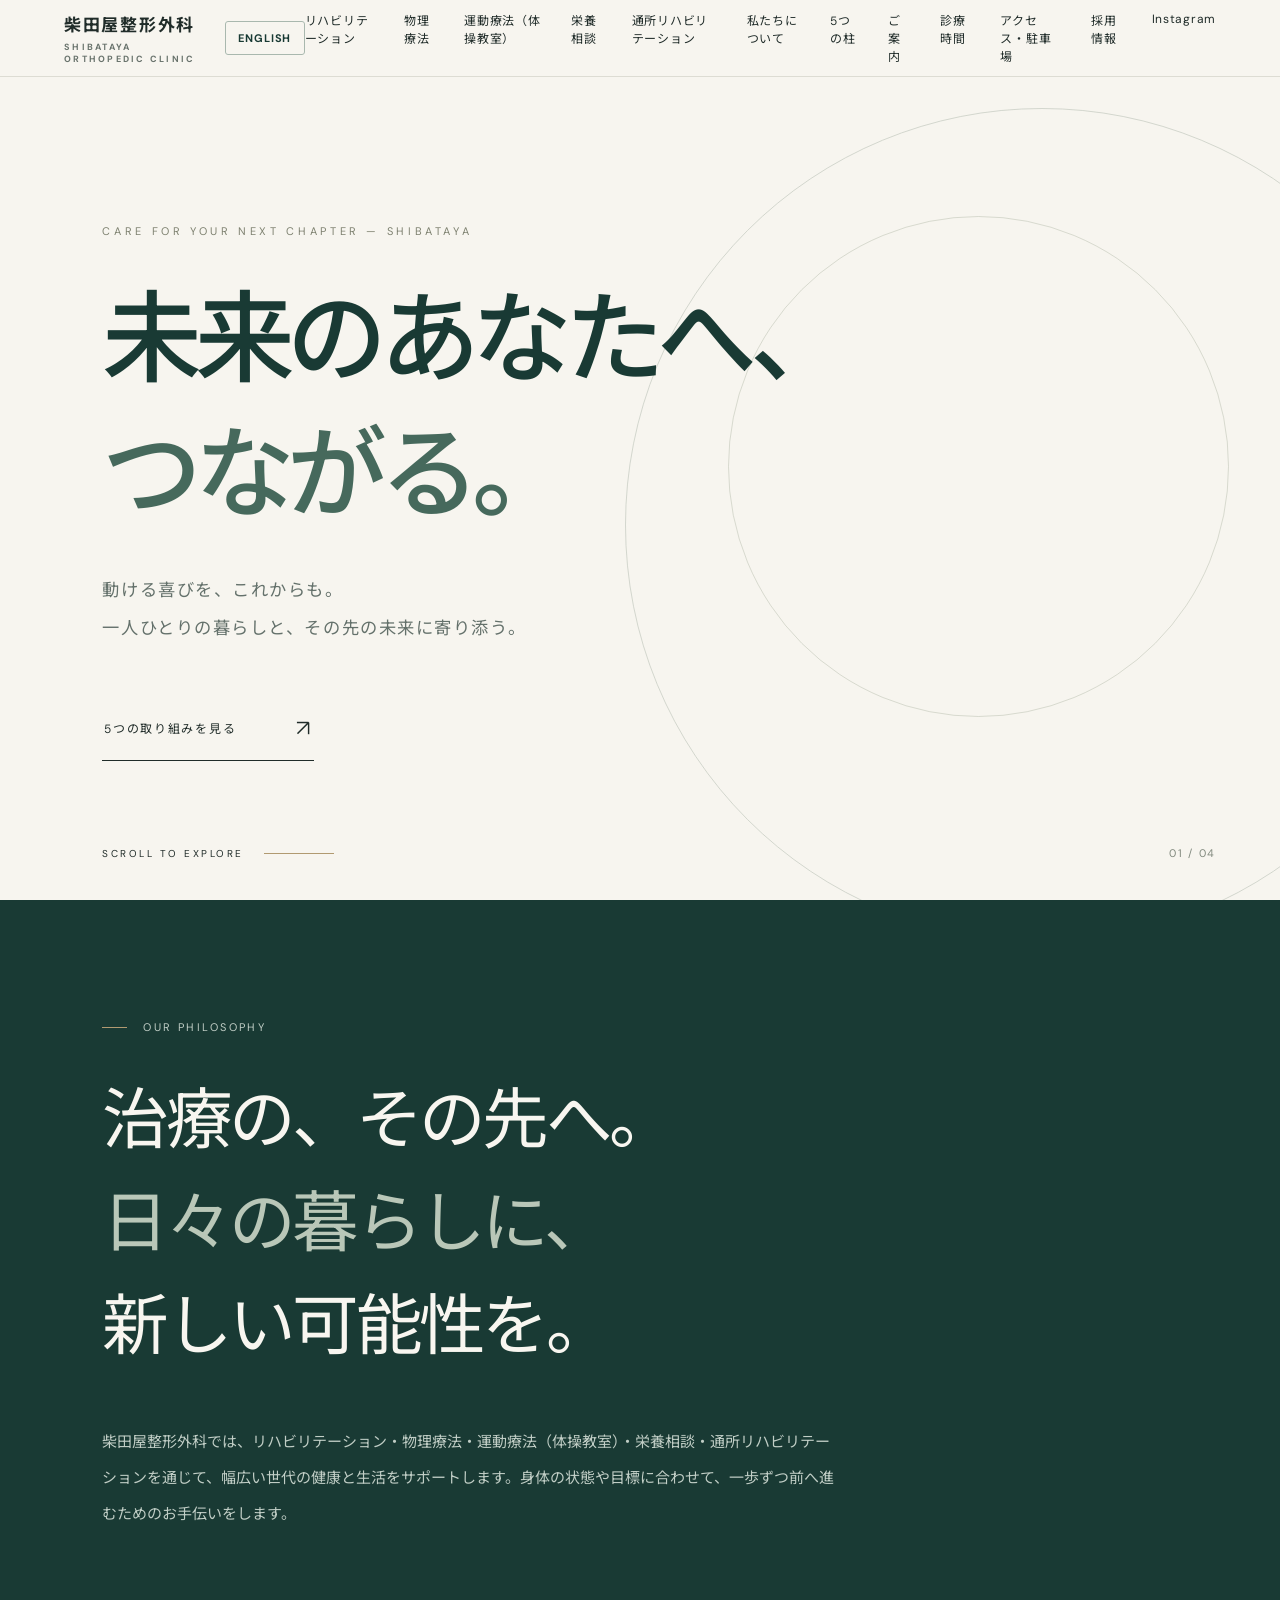
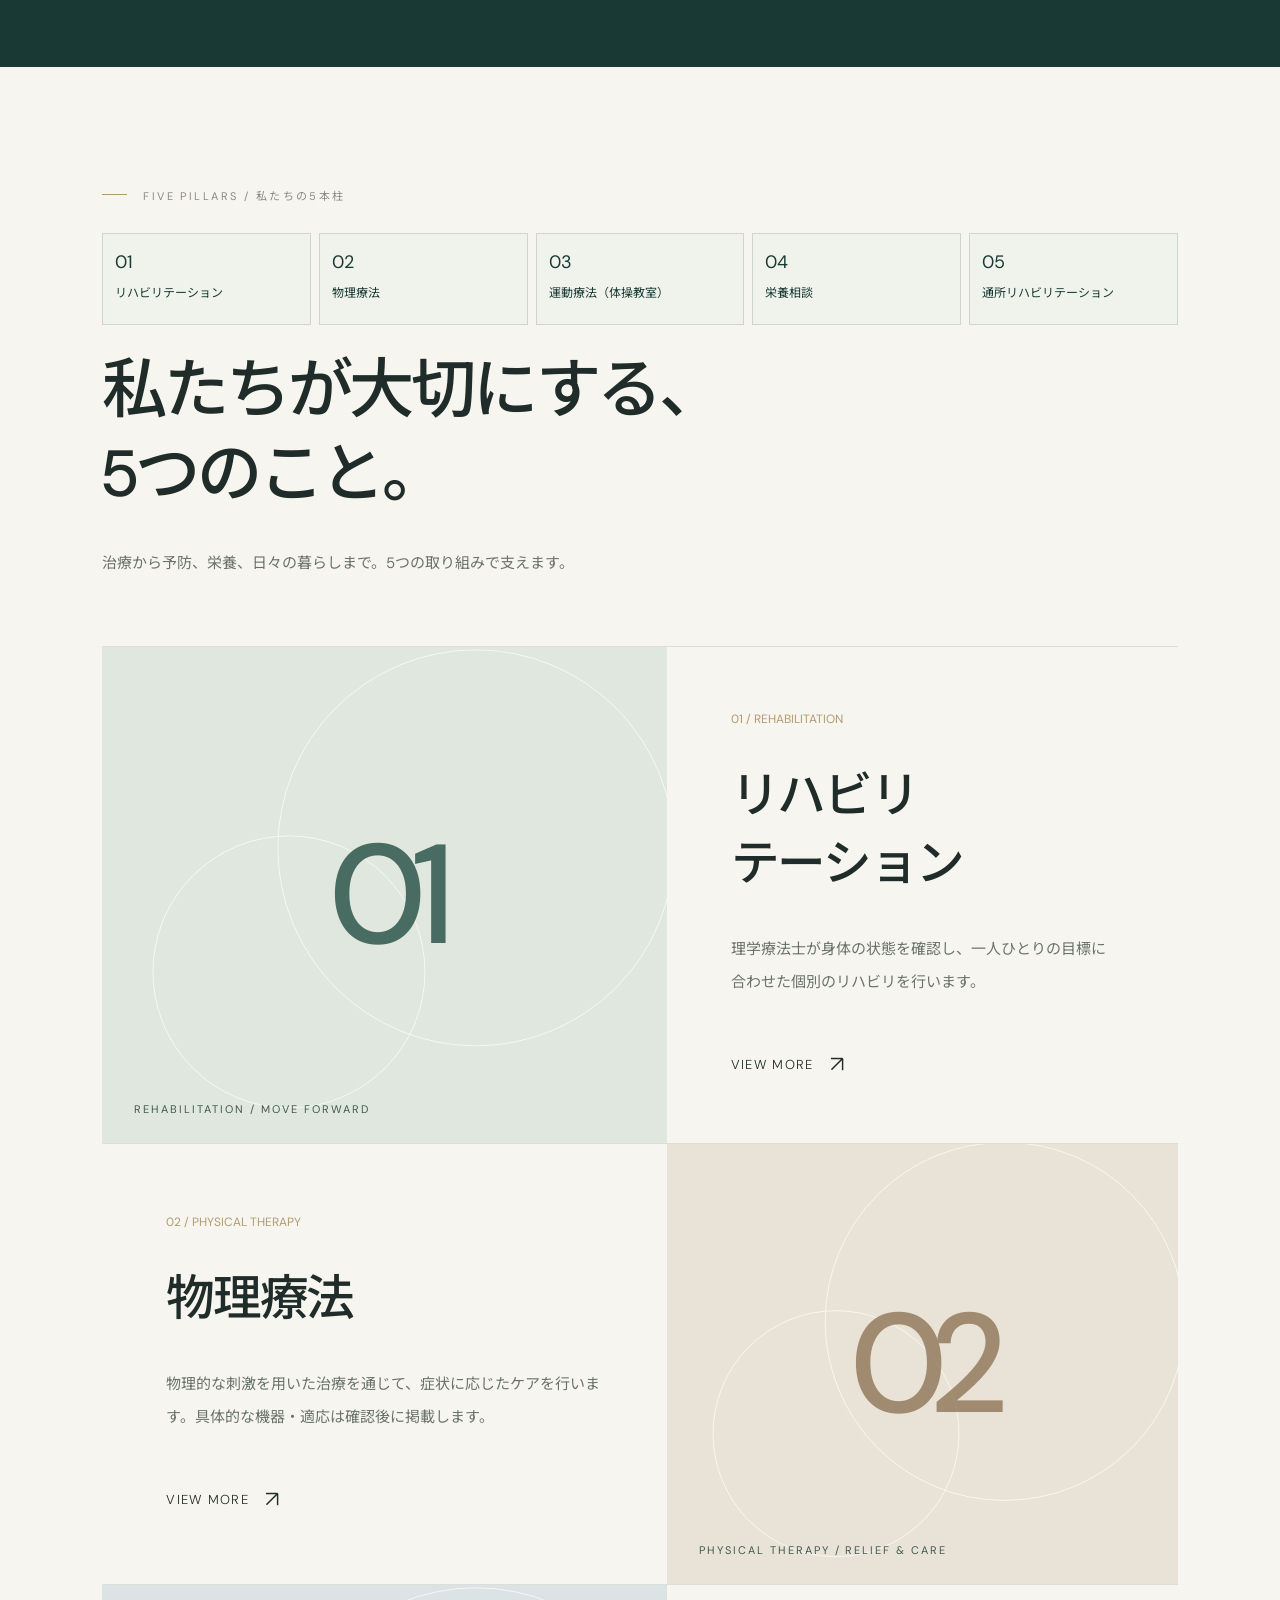
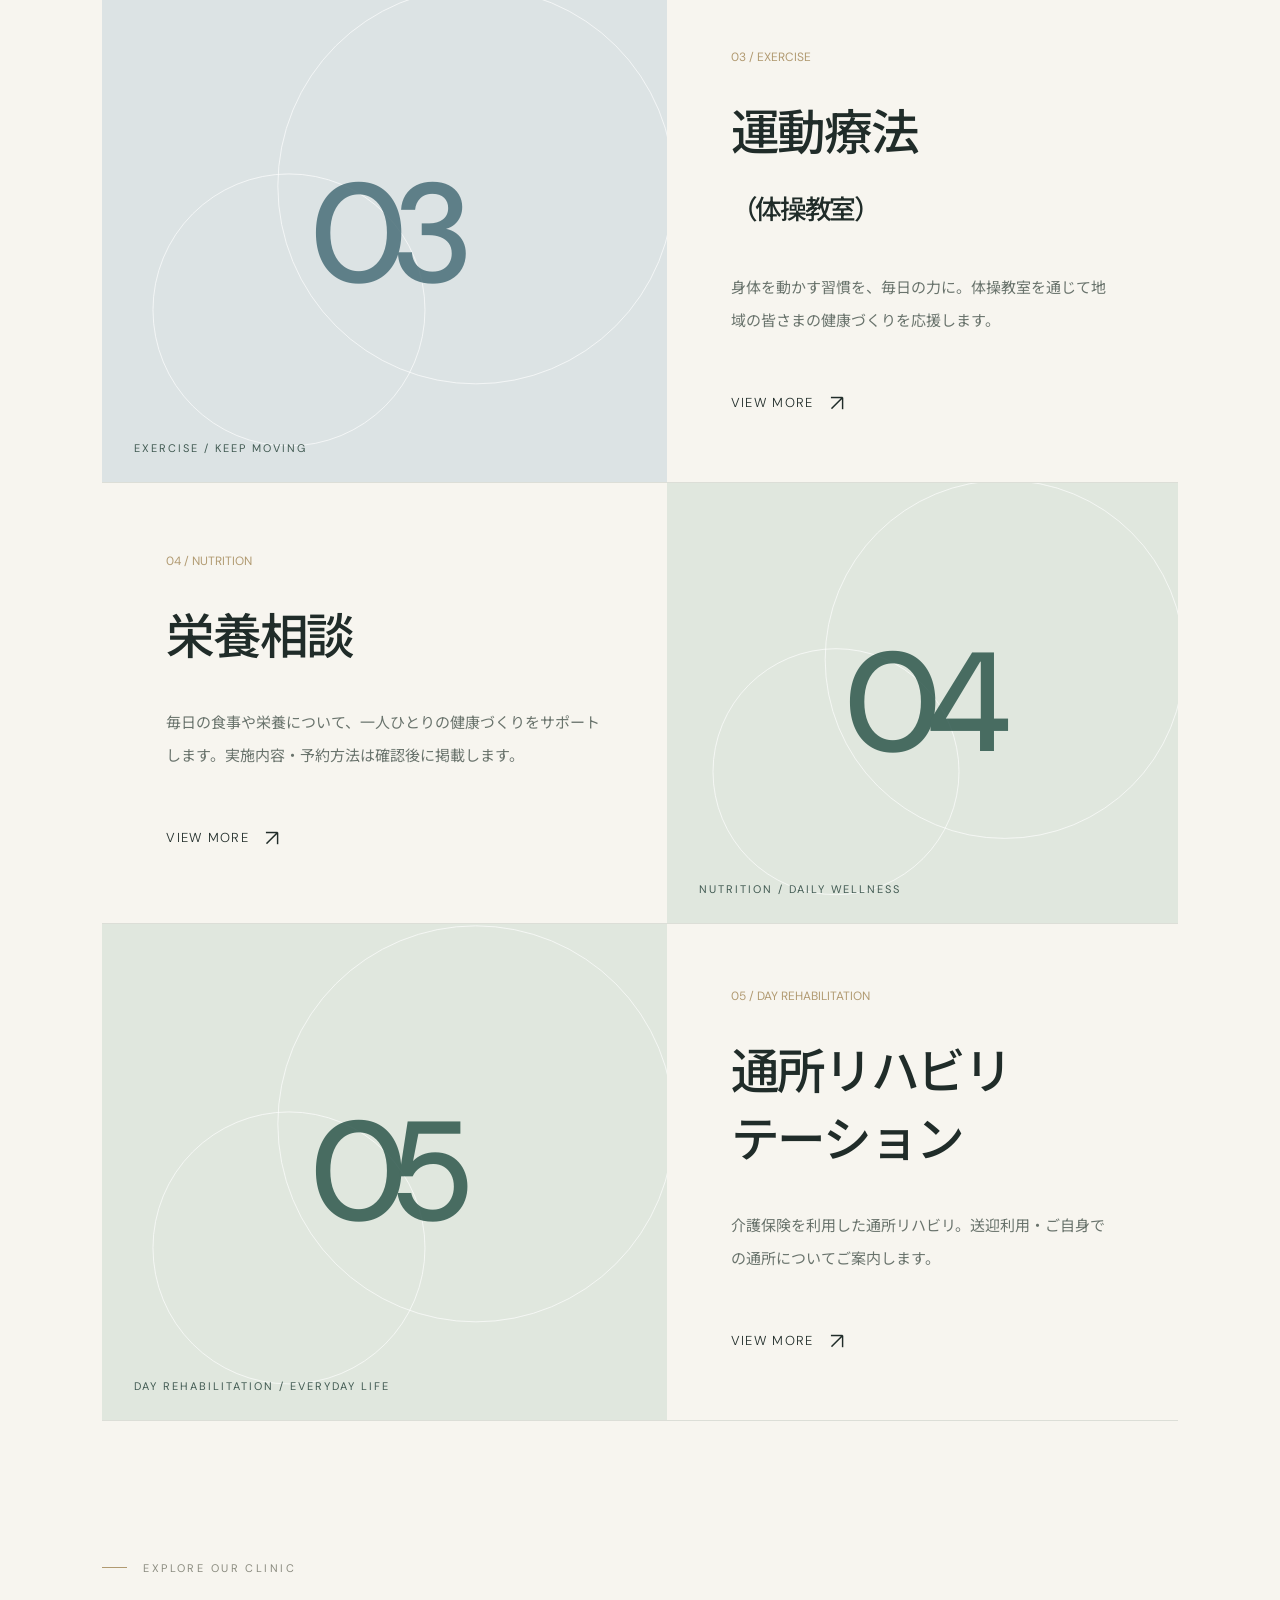
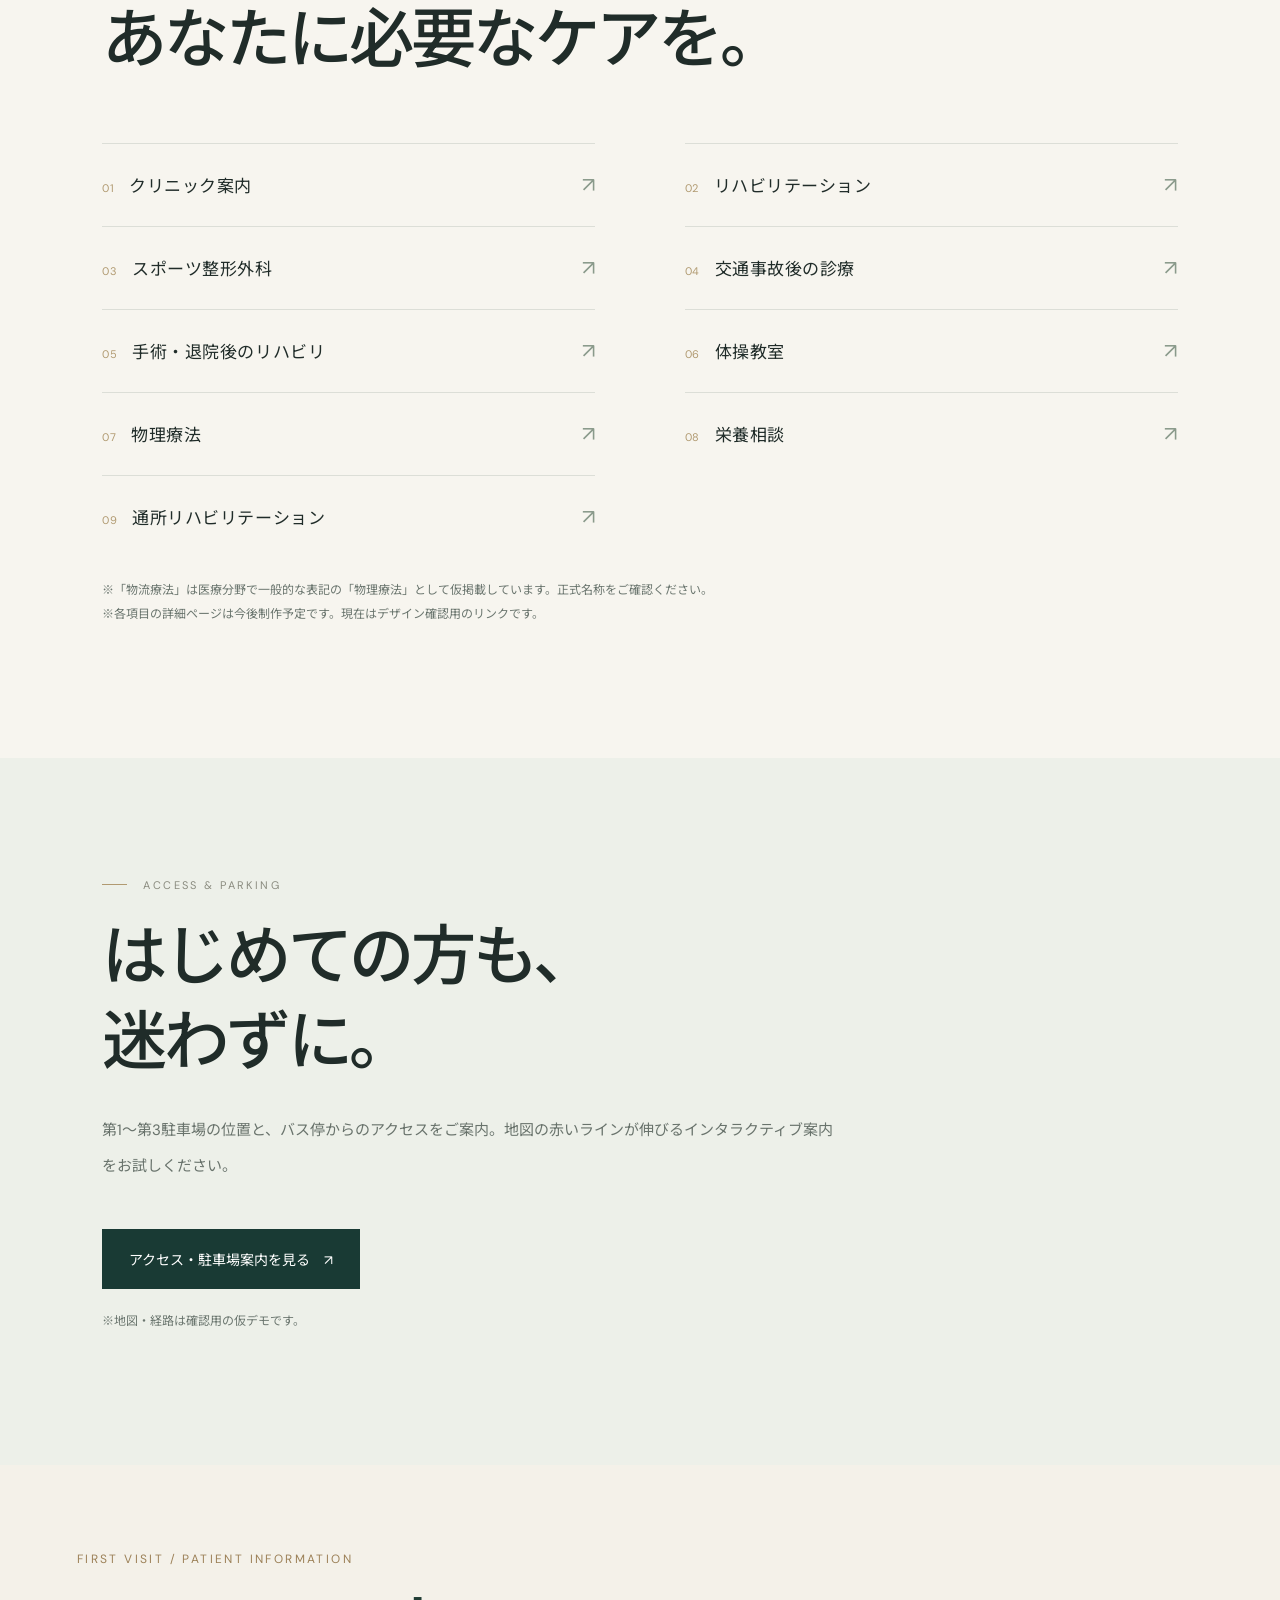
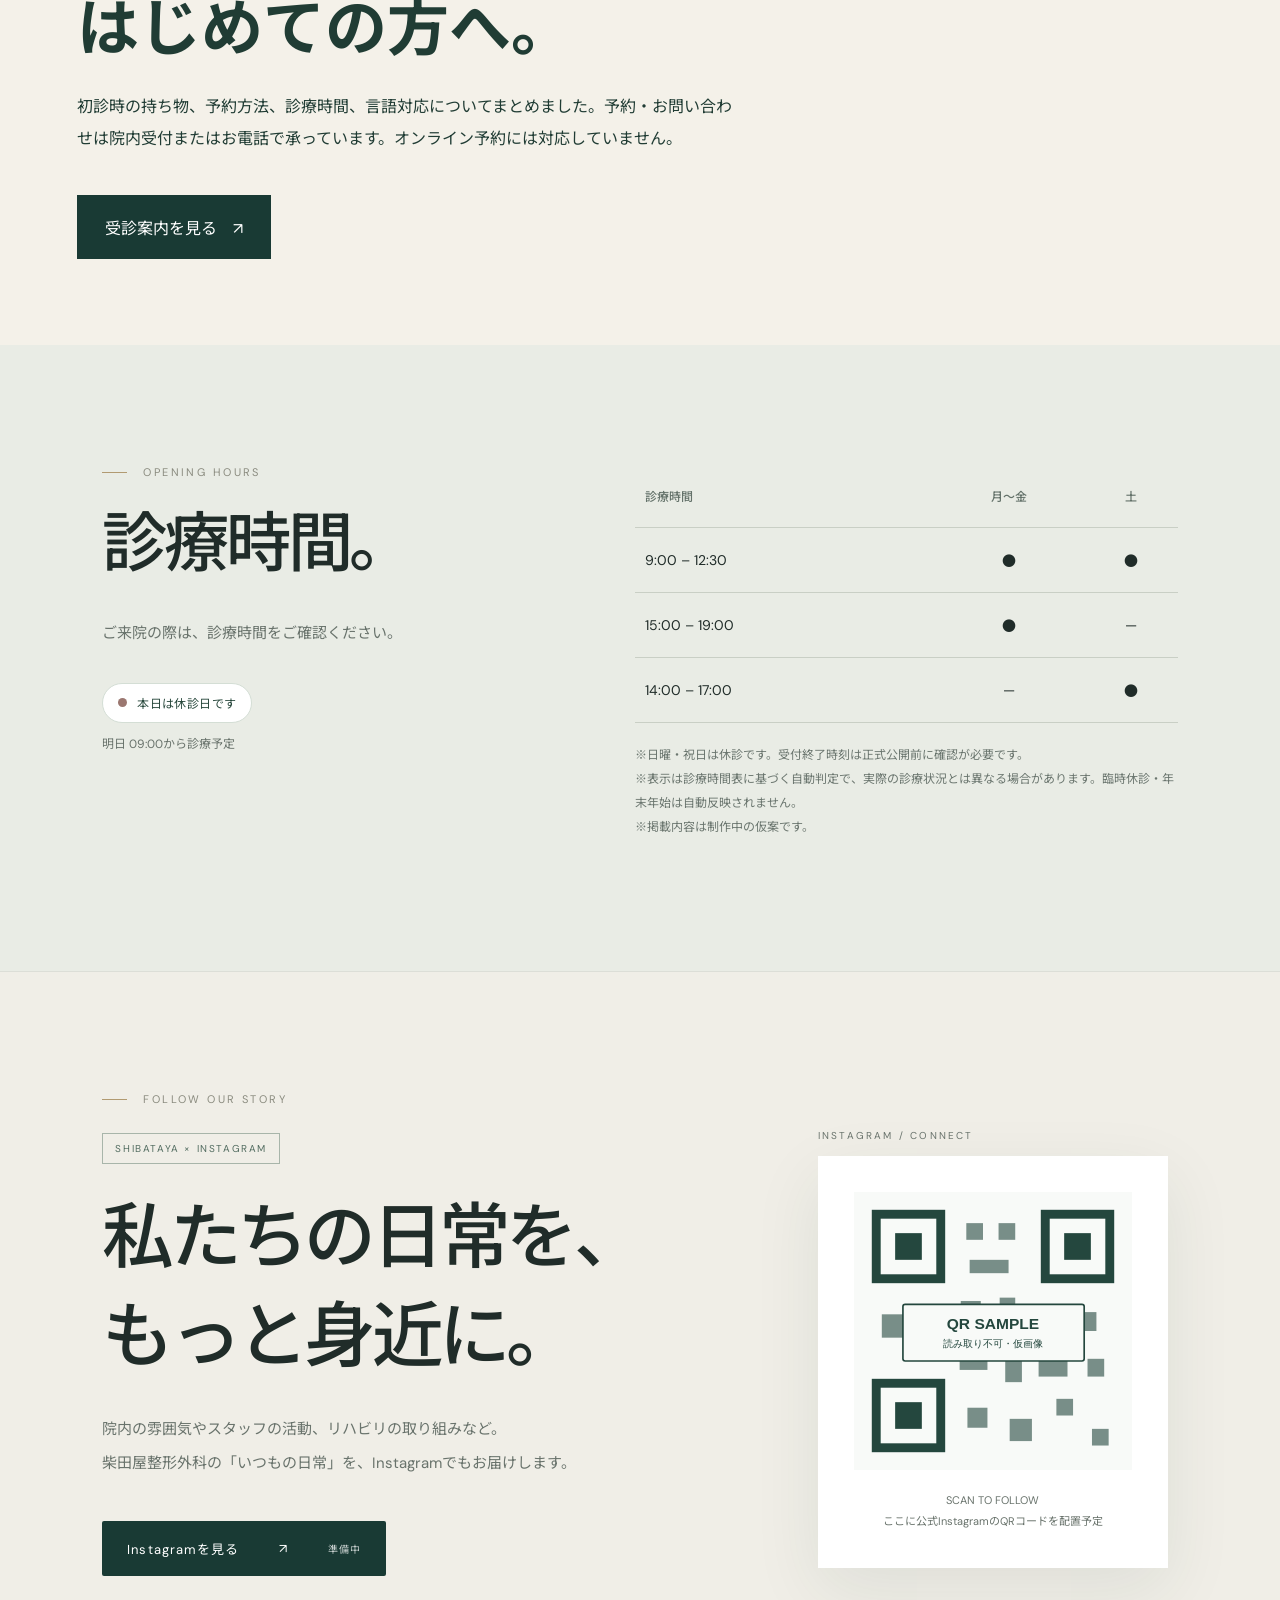
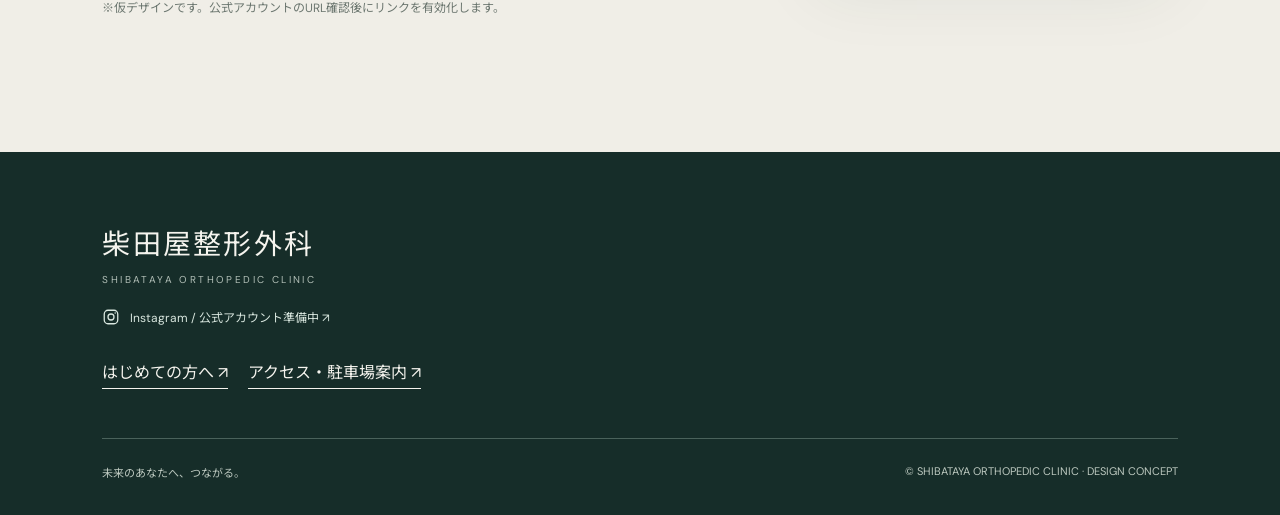
==== index.html @ f6e2688c "Add files via upload" ====
<!doctype html><html lang="ja"><head><meta charset="utf-8"><meta name="viewport" content="width=device-width,initial-scale=1"><meta name="theme-color" content="#f7f5ef"><title>柴田屋整形外科 | 未来のあなたへ、つながる。</title><style>
@import url('https://fonts.googleapis.com/css2?family=DM+Sans:wght@400;500;600;700&family=Noto+Sans+JP:wght@300;400;500;600;700&display=swap');
:root{--bg:#f7f5ef;--ink:#202c29;--muted:#69736c;--gold:#b19a71;--line:#dcded7;--deep:#193a34}*{box-sizing:border-box}html{scroll-behavior:smooth}body{margin:0;background:var(--bg);color:var(--ink);font-family:'DM Sans','Noto Sans JP',sans-serif}a{color:inherit;text-decoration:none}button{font:inherit}header{position:fixed;top:0;left:0;right:0;z-index:20;background:#f7f5efed;backdrop-filter:blur(18px);border-bottom:1px solid #dddcd3}nav{height:76px;display:flex;align-items:center;justify-content:space-between;max-width:1480px;padding:0 5vw;margin:auto}.logo{font-weight:700;letter-spacing:.1em;font-size:17px}.logo small{display:block;font-size:9px;letter-spacing:.25em;color:var(--muted);margin-top:5px}.links{display:flex;gap:29px;font-size:12px;letter-spacing:.06em}.links a:hover{color:#8a7554}.menu{display:none;background:none;border:0;font-size:24px}.hero{min-height:100svh;padding:170px 8vw 85px;position:relative;display:flex;align-items:center;overflow:hidden}.hero:before{content:"";position:absolute;right:-14%;top:12%;width:65vw;height:65vw;max-width:880px;max-height:880px;border:1px solid #c3c9bf;border-radius:50%;opacity:.7}.hero:after{content:"";position:absolute;right:4%;top:24%;width:39vw;height:39vw;max-width:520px;max-height:520px;border:1px solid #b8bdae;border-radius:50%;opacity:.5}.hero-inner{position:relative;z-index:2;max-width:1100px}.eyebrow{font-size:11px;letter-spacing:.33em;text-transform:uppercase;color:#7d806f}.hero h1{font-size:clamp(44px,7.8vw,116px);line-height:1.35;letter-spacing:-.075em;font-weight:500;margin:35px 0 28px}.hero h1 span{color:var(--deep)}.lead{font-size:clamp(14px,1.35vw,18px);line-height:2.2;color:#64716b;letter-spacing:.09em}.cta{display:inline-flex;align-items:center;gap:60px;border-bottom:1px solid var(--ink);padding:17px 2px;font-size:12px;letter-spacing:.14em;margin-top:32px}.cta b{font-size:23px;font-weight:300;transition:transform .3s}.cta:hover b{transform:translateX(8px)}.hero-index{position:absolute;bottom:40px;right:5vw;font-size:11px;letter-spacing:.15em;color:#81897e}.scroll{position:absolute;bottom:40px;left:8vw;font-size:10px;letter-spacing:.25em;display:flex;align-items:center;gap:20px}.scroll:after{content:"";width:70px;height:1px;background:var(--gold)}section{padding:120px 8vw}.section-label{display:flex;align-items:center;gap:16px;color:#8a8b7f;font-size:11px;letter-spacing:.22em;text-transform:uppercase}.section-label:before{content:"";width:25px;height:1px;background:var(--gold)}.section-title{font-size:clamp(36px,5.1vw,72px);font-weight:500;letter-spacing:-.05em;line-height:1.3;margin:23px 0 28px}.intro{max-width:740px;font-size:15px;line-height:2.4;color:var(--muted)}.dark{background:var(--deep);color:#f8f6f0}.dark .section-label,.dark .intro{color:#c1cec6}.statement{font-size:clamp(30px,5.2vw,75px);line-height:1.55;font-weight:400;letter-spacing:-.055em;max-width:1050px;margin:35px 0 0}.statement em{font-style:normal;color:#b9c7b8}.services{display:grid;grid-template-columns:repeat(3,1fr);gap:1px;background:var(--line);border:1px solid var(--line);margin-top:70px}.service{background:var(--bg);min-height:390px;padding:42px 35px;display:flex;flex-direction:column;transition:background .4s,color .4s}.service:hover{background:#e8e8de}.num{font-size:12px;color:var(--gold)}.service h3{font-size:clamp(24px,2.7vw,38px);font-weight:500;letter-spacing:-.05em;margin:90px 0 15px}.service p{font-size:13px;line-height:2.1;color:var(--muted)}.arrow{margin-top:auto;font-size:25px;font-weight:300}.topics{display:grid;grid-template-columns:1fr 1fr;gap:0 7vw;margin-top:60px}.topic{border-top:1px solid var(--line);padding:27px 0;display:flex;align-items:center;justify-content:space-between;gap:15px;font-size:17px;letter-spacing:.03em}.topic small{color:var(--gold);font-size:11px;margin-right:15px}.topic span:last-child{font-size:21px;color:#8a9a8b}.hours{background:#e9ece5}.hours-wrap{display:grid;grid-template-columns:1fr 1.3fr;gap:9vw;align-items:start}.hours table{width:100%;border-collapse:collapse;font-size:14px}.hours th,.hours td{border-bottom:1px solid #c9cfc5;padding:22px 10px;text-align:center}.hours th:first-child,.hours td:first-child{text-align:left}.hours th{font-weight:500;font-size:12px;color:#637169}.note{font-size:12px;color:#6b766f;line-height:2;margin-top:20px}footer{background:#162d29;color:#f5f4ee;padding:70px 8vw 35px}.footer-title{font-size:28px;letter-spacing:.08em}.footer-sub{font-size:10px;letter-spacing:.24em;color:#b2bfb7;margin-top:10px}.footline{height:1px;background:#4a625b;margin:55px 0 25px}.footbottom{display:flex;justify-content:space-between;gap:20px;font-size:11px;color:#bdc9c0}.reveal{opacity:0;transform:translateY(42px);transition:opacity .9s ease,transform .9s cubic-bezier(.2,.8,.2,1)}.reveal.left{transform:translateX(-55px)}.reveal.right{transform:translateX(55px)}.reveal.show{opacity:1;transform:translate(0)}.line-mask{overflow:hidden}.line-mask span{display:inline-block;animation:rise 1.15s cubic-bezier(.2,.8,.2,1) both}@keyframes rise{from{transform:translateY(110%);opacity:0}to{transform:translateY(0);opacity:1}}@media(max-width:900px){.links{display:none;position:absolute;top:76px;left:0;right:0;background:var(--bg);padding:25px 8vw;flex-direction:column;gap:22px;border-bottom:1px solid var(--line)}.links.open{display:flex}.menu{display:block}.hero{padding:160px 8vw 100px}.hero:before{width:95vw;height:95vw;right:-60%;top:20%}.hero:after{width:60vw;height:60vw;right:-28%;top:35%}.services{grid-template-columns:1fr}.service{min-height:300px}.service h3{margin-top:55px}.hours-wrap{grid-template-columns:1fr;gap:35px}.topics{grid-template-columns:1fr}section{padding:85px 8vw}}@media(prefers-reduced-motion:reduce){*,*:before,*:after{animation:none!important;transition:none!important;scroll-behavior:auto!important}.reveal{opacity:1;transform:none}}

/* V8: editorial alternating service panels; original V3 hero remains untouched */
.services{display:block;background:transparent;border:0;margin-top:65px}
.service{min-height:0;padding:0;display:grid;grid-template-columns:1.05fr .95fr;align-items:stretch;background:transparent;border-top:1px solid var(--line);transition:none;overflow:hidden}
.service:hover{background:transparent}
.service:last-child{border-bottom:1px solid var(--line)}
.service:nth-child(even) .service-visual{order:2}
.service:nth-child(even) .service-copy{order:1}
.service-visual{min-height:440px;position:relative;overflow:hidden;display:flex;align-items:center;justify-content:center;background:#e0e7de}
.service:nth-child(2) .service-visual{background:#e9e2d6}
.service:nth-child(3) .service-visual{background:#dce3e4}
.service-visual:before{content:'';position:absolute;width:70%;aspect-ratio:1;border:1px solid #ffffffaa;border-radius:50%;transform:translate(23%,-12%)}
.service-visual:after{content:'';position:absolute;width:48%;aspect-ratio:1;border:1px solid #ffffffaa;border-radius:50%;transform:translate(-35%,28%)}
.visual-word{position:relative;z-index:1;font-size:clamp(64px,11vw,165px);font-weight:500;letter-spacing:-.09em;color:#2e574c;opacity:.85}
.service:nth-child(2) .visual-word{color:#947d60}.service:nth-child(3) .visual-word{color:#496e78}
.visual-caption{position:absolute;bottom:27px;left:32px;z-index:1;font-size:11px;letter-spacing:.18em;color:#415a52}
.service-copy{padding:clamp(35px,5vw,85px);display:flex;flex-direction:column;justify-content:center;min-height:440px}
.service h3{font-size:clamp(31px,3.8vw,57px);line-height:1.4;margin:35px 0 20px}
.service p{max-width:440px;font-size:15px;line-height:2.2}
.service .arrow{margin-top:35px;font-size:13px;letter-spacing:.1em;display:flex;gap:16px;align-items:center}
.service .arrow:after{content:'↗';font-size:23px;transition:transform .3s}
.service:hover .arrow:after{transform:translate(5px,-5px)}
/* Elements remain visible even if the host preview disables JavaScript. */
.panel-visual,.panel-copy{opacity:1;transform:none}
.motion-ready .panel-visual{animation:visualSlide .85s cubic-bezier(.16,1,.3,1) both;animation-play-state:paused}
.motion-ready .panel-copy{animation:copySlide .85s cubic-bezier(.16,1,.3,1) both;animation-play-state:paused}
.motion-ready .service.in-view .panel-visual,.motion-ready .service.in-view .panel-copy{animation-play-state:running}
.motion-ready .service:nth-child(2) .panel-visual{animation-delay:.12s}.motion-ready .service:nth-child(2) .panel-copy{animation-delay:.23s}
.motion-ready .service:nth-child(3) .panel-visual{animation-delay:.12s}.motion-ready .service:nth-child(3) .panel-copy{animation-delay:.23s}
@keyframes visualSlide{from{transform:translateX(-55px);filter:blur(5px)}to{transform:translateX(0);filter:blur(0)}}
@keyframes copySlide{from{transform:translateX(55px);filter:blur(5px)}to{transform:translateX(0);filter:blur(0)}}
.service:nth-child(even) .panel-visual{animation-name:copySlide}.service:nth-child(even) .panel-copy{animation-name:visualSlide}
@media(max-width:900px){.service{grid-template-columns:1fr}.service:nth-child(even) .service-visual,.service:nth-child(even) .service-copy{order:initial}.service-visual{min-height:250px}.service-copy{min-height:0;padding:35px 10px 55px}.service h3{margin:20px 0}.visual-word{font-size:90px}.services{grid-template-columns:1fr}}
@media(prefers-reduced-motion:reduce){.motion-ready .panel-visual,.motion-ready .panel-copy{animation:none!important}}

/* V9: preview-first progressive motion. Content is never hidden. */
html{scroll-padding-top:86px}
.reveal,.reveal.left,.reveal.right{opacity:1!important;transform:none!important}
.motion-ready .panel-visual,.motion-ready .panel-copy{animation:none!important;filter:none!important}
@keyframes v9SlideFromLeft{from{transform:translateX(-72px);opacity:.6}to{transform:translateX(0);opacity:1}}
@keyframes v9SlideFromRight{from{transform:translateX(72px);opacity:.6}to{transform:translateX(0);opacity:1}}
@keyframes v9Heading{from{transform:translateX(-48px);opacity:.65}to{transform:translateX(0);opacity:1}}
/* CSS scroll-linked animations work without JavaScript in supporting browsers. */
@supports (animation-timeline: view()) {
  .service .panel-visual{animation:v9SlideFromLeft linear both;animation-timeline:view();animation-range:entry 0% entry 85%}
  .service .panel-copy{animation:v9SlideFromRight linear both;animation-timeline:view();animation-range:entry 0% entry 85%}
  .service:nth-child(even) .panel-visual{animation-name:v9SlideFromRight}
  .service:nth-child(even) .panel-copy{animation-name:v9SlideFromLeft}
  .section-title,.statement{animation:v9Heading linear both;animation-timeline:view();animation-range:entry 0% entry 85%}
}
/* Menu links scroll smoothly; content stays visible if the host blocks scripts. */
@media(prefers-reduced-motion:reduce){.service .panel-visual,.service .panel-copy,.section-title,.statement{animation:none!important}}

/* V10 Instagram concept: additive only, V9 remains unchanged */
.instagram{background:#f0eee7;overflow:hidden;border-top:1px solid var(--line)}
.ig-layout{display:grid;grid-template-columns:1.25fr .75fr;gap:7vw;align-items:center}
.ig-head{font-size:clamp(39px,5.6vw,78px);font-weight:500;letter-spacing:-.065em;line-height:1.38;margin:25px 0}
.ig-desc{color:var(--muted);font-size:15px;line-height:2.3;max-width:560px}
.ig-cta{display:inline-flex;align-items:center;gap:40px;padding:18px 25px;margin-top:25px;border-radius:2px;background:var(--deep);color:white;font-size:13px;letter-spacing:.08em;transition:transform .25s,background .25s}
.ig-cta:hover{transform:translateY(-3px);background:#305b50}
.ig-qr-panel{position:relative;background:#fff;padding:36px;max-width:350px;width:100%;margin:auto;text-align:center;box-shadow:0 22px 65px #193a3415}
.ig-qr-panel:before{content:'INSTAGRAM / CONNECT';position:absolute;top:-27px;left:0;font-size:10px;letter-spacing:.22em;color:var(--muted)}
.ig-qr{width:100%;aspect-ratio:1;background:#f3f3f0;display:grid;place-items:center;overflow:hidden}
.ig-qr svg{width:100%;height:100%;display:block}
.ig-qr-note{font-size:11px;color:var(--muted);line-height:1.9;margin-top:20px}
.ig-tag{display:inline-block;border:1px solid #a8b5aa;padding:8px 12px;font-size:10px;letter-spacing:.16em;color:#526c60}
.ig-footer{display:inline-flex;align-items:center;gap:10px;color:#d9e7df;font-size:12px;margin-top:22px}
.ig-footer svg{width:18px;height:18px}
@supports (animation-timeline: view()){
 .ig-head{animation:v9SlideFromLeft linear both;animation-timeline:view();animation-range:entry 0% entry 85%}
 .ig-qr-panel{animation:v9SlideFromRight linear both;animation-timeline:view();animation-range:entry 0% entry 85%}
}
@media(max-width:900px){.ig-layout{grid-template-columns:1fr;gap:70px}.ig-qr-panel{max-width:320px}.ig-head{font-size:clamp(38px,8vw,62px)}}
@media(prefers-reduced-motion:reduce){.ig-head,.ig-qr-panel{animation:none!important}}

/* V11 only: schedule-based live status, all V10 styles untouched */
.clinic-status{display:inline-flex;align-items:center;gap:10px;padding:10px 15px;background:#fff;border:1px solid #d4ded5;border-radius:999px;font-size:12px;color:#28483c;letter-spacing:.03em;white-space:nowrap;max-width:100%}
.clinic-status .status-dot{width:9px;height:9px;flex:none;border-radius:50%;background:#7a8b82}
.clinic-status[data-state="open"] .status-dot{background:#259268;box-shadow:0 0 0 4px #2592681c;animation:clinicPulse 2.4s ease-in-out infinite}
.clinic-status[data-state="break"] .status-dot{background:#c78b40}
.clinic-status[data-state="closed"] .status-dot,.clinic-status[data-state="holiday"] .status-dot{background:#9b7770}
@keyframes clinicPulse{50%{box-shadow:0 0 0 8px #25926808}}
.status-block{margin-top:32px;display:flex;flex-direction:column;align-items:flex-start;gap:11px}
.status-next{font-size:12px;color:var(--muted);line-height:1.8}
.status-disclaimer{font-size:11px;color:#6b766f;line-height:1.9;margin-top:12px}
@media(max-width:900px){.clinic-status{font-size:11px;padding:9px 12px}.status-block{margin-top:24px}}
@media(prefers-reduced-motion:reduce){.clinic-status .status-dot{animation:none!important}}
/* V17: unmistakable five-pillar index, visible even without JavaScript */
.pillar-index{height:auto;display:grid;grid-template-columns:repeat(5,minmax(0,1fr));gap:8px;margin:30px 0 0;padding:0;position:static;background:transparent;border:0;backdrop-filter:none;max-width:none}
.pillar-index a{display:flex;flex-direction:column;gap:10px;min-height:92px;padding:16px 12px;border:1px solid #ccd6cc;background:#f0f2ec;font-size:18px;color:#193a34;text-decoration:none}
.pillar-index a span{font-size:12px;line-height:1.6}
#services .service{scroll-margin-top:90px}
@media(max-width:900px){.pillar-index{grid-template-columns:repeat(2,minmax(0,1fr))}.pillar-index a:last-child{grid-column:span 2}.pillar-index a{min-height:72px}}

.lang-toggle{border:1px solid #a9b8ae;background:transparent;color:#193a34;padding:9px 12px;border-radius:3px;font-size:11px;font-weight:700;letter-spacing:.08em;cursor:pointer;white-space:nowrap;min-width:80px}
.lang-toggle:focus-visible{outline:3px solid #b19a71;outline-offset:3px}
header .lang-toggle{margin-left:12px}
@media(max-width:800px){header .lang-toggle{margin-left:6px;padding:9px 8px;font-size:10px;min-width:65px}header .brand{font-size:15px}}
</style><style>
.visit-teaser{padding:86px max(6%,24px);background:#f4f1e9;color:#203c34}.visit-teaser .eyebrow{letter-spacing:.2em;color:#9c8158;font-size:12px}.visit-teaser h2{font-size:clamp(32px,5vw,62px);line-height:1.35;margin:20px 0}.visit-teaser p{max-width:670px;line-height:2}.visit-teaser a{display:inline-flex;background:#193a34;color:white;text-decoration:none;padding:20px 28px;margin-top:24px}.visit-teaser a:focus-visible{outline:3px solid #c9a46b;outline-offset:3px}
</style></head><body><header><nav><a class="logo" href="#top">柴田屋整形外科<small>SHIBATAYA ORTHOPEDIC CLINIC</small></a><button type="button" class="lang-toggle" data-language-toggle aria-label="Switch to English">ENGLISH</button><button class="menu" aria-label="メニューを開く" aria-expanded="false">☰</button><div class="links" id="navlinks"><a href="rehabilitation.html" data-ja="リハビリテーション" data-en="Rehabilitation">リハビリテーション</a><a href="modalities.html" data-ja="物理療法" data-en="Physical modalities">物理療法</a><a href="exercise.html" data-ja="運動療法（体操教室）" data-en="Exercise classes">運動療法（体操教室）</a><a href="nutrition.html" data-ja="栄養相談" data-en="Nutrition counseling">栄養相談</a><a href="dayrehab.html" data-ja="通所リハビリテーション" data-en="Day rehabilitation">通所リハビリテーション</a><a href="#about">私たちについて</a><a href="#services">5つの柱</a><a href="#guide">ご案内</a><a href="#hours">診療時間</a><a href="access.html">アクセス・駐車場</a><a href="recruit.html" data-ja="採用情報" data-en="Recruit">採用情報</a><a href="#instagram">Instagram</a></div></nav></header><main id="top"><div class="hero"><div class="hero-inner"><div class="eyebrow">Care for your next chapter — SHIBATAYA</div><h1><div class="line-mask"><span>未来のあなたへ、</span></div><div class="line-mask"><span> <span style="color:#46695c">つながる。</span></span></div></h1><p class="lead">動ける喜びを、これからも。<br>一人ひとりの暮らしと、その先の未来に寄り添う。</p><a class="cta" href="#services">5つの取り組みを見る <b>↗</b></a></div><div class="scroll">SCROLL TO EXPLORE</div><div class="hero-index">01 / 04</div></div><section class="dark" id="about"><div class="section-label reveal">Our philosophy</div><h2 class="statement reveal left">治療の、その先へ。<br><em>日々の暮らしに、</em><br>新しい可能性を。</h2><p class="intro reveal" style="margin-top:45px">柴田屋整形外科では、リハビリテーション・物理療法・運動療法（体操教室）・栄養相談・通所リハビリテーションを通じて、幅広い世代の健康と生活をサポートします。身体の状態や目標に合わせて、一歩ずつ前へ進むためのお手伝いをします。</p></section><section id="services"><div class="section-label reveal">Five pillars / 私たちの5本柱</div><nav class="pillar-index" aria-label="5つの取り組みへの案内"><a href="#pillar-1">01 <span>リハビリテーション</span></a><a href="#pillar-2">02 <span>物理療法</span></a><a href="#pillar-3">03 <span>運動療法（体操教室）</span></a><a href="#pillar-4">04 <span>栄養相談</span></a><a href="#pillar-5">05 <span>通所リハビリテーション</span></a></nav><h2 class="section-title reveal">私たちが大切にする、<br>5つのこと。</h2><p class="intro reveal">治療から予防、栄養、日々の暮らしまで。5つの取り組みで支えます。</p><div class="services">
<a id="pillar-1" class="service" href="#guide" aria-label="リハビリテーションのご案内"><div class="service-visual panel-visual"><span class="visual-word">01</span><span class="visual-caption">REHABILITATION / MOVE FORWARD</span></div><div class="service-copy panel-copy"><div class="num">01 / REHABILITATION</div><h3>リハビリ<br>テーション</h3><p>理学療法士が身体の状態を確認し、一人ひとりの目標に合わせた個別のリハビリを行います。</p><div class="arrow">VIEW MORE</div></div></a>
<a id="pillar-2" class="service" href="#guide" aria-label="物理療法のご案内"><div class="service-visual panel-visual"><span class="visual-word">02</span><span class="visual-caption">PHYSICAL THERAPY / RELIEF & CARE</span></div><div class="service-copy panel-copy"><div class="num">02 / PHYSICAL THERAPY</div><h3>物理療法</h3><p>物理的な刺激を用いた治療を通じて、症状に応じたケアを行います。具体的な機器・適応は確認後に掲載します。</p><div class="arrow">VIEW MORE</div></div></a>
<a id="pillar-3" class="service" href="#guide" aria-label="運動療法・体操教室のご案内"><div class="service-visual panel-visual"><span class="visual-word">03</span><span class="visual-caption">EXERCISE / KEEP MOVING</span></div><div class="service-copy panel-copy"><div class="num">03 / EXERCISE</div><h3>運動療法<br><small style="font-size:.55em">（体操教室）</small></h3><p>身体を動かす習慣を、毎日の力に。体操教室を通じて地域の皆さまの健康づくりを応援します。</p><div class="arrow">VIEW MORE</div></div></a>
<a id="pillar-4" class="service" href="#guide" aria-label="栄養相談のご案内"><div class="service-visual panel-visual"><span class="visual-word">04</span><span class="visual-caption">NUTRITION / DAILY WELLNESS</span></div><div class="service-copy panel-copy"><div class="num">04 / NUTRITION</div><h3>栄養相談</h3><p>毎日の食事や栄養について、一人ひとりの健康づくりをサポートします。実施内容・予約方法は確認後に掲載します。</p><div class="arrow">VIEW MORE</div></div></a>
<a id="pillar-5" class="service" href="#guide" aria-label="通所リハビリテーションのご案内"><div class="service-visual panel-visual"><span class="visual-word">05</span><span class="visual-caption">DAY REHABILITATION / EVERYDAY LIFE</span></div><div class="service-copy panel-copy"><div class="num">05 / DAY REHABILITATION</div><h3>通所リハビリ<br>テーション</h3><p>介護保険を利用した通所リハビリ。送迎利用・ご自身での通所についてご案内します。</p><div class="arrow">VIEW MORE</div></div></a>
</div></section><section id="guide" style="padding-top:20px"><div class="section-label reveal">Explore our clinic</div><h2 class="section-title reveal">あなたに必要なケアを。</h2><div class="topics"><a class="topic reveal left" href="#hours"><span><small>01</small>クリニック案内</span><span>↗</span></a><a class="topic reveal right" href="#services"><span><small>02</small>リハビリテーション</span><span>↗</span></a><a class="topic reveal left" href="#services"><span><small>03</small>スポーツ整形外科</span><span>↗</span></a><a class="topic reveal right" href="#services"><span><small>04</small>交通事故後の診療</span><span>↗</span></a><a class="topic reveal left" href="#services"><span><small>05</small>手術・退院後のリハビリ</span><span>↗</span></a><a class="topic reveal right" href="#services"><span><small>06</small>体操教室</span><span>↗</span></a><a class="topic reveal left" href="#services"><span><small>07</small>物理療法</span><span>↗</span></a><a class="topic reveal right" href="#services"><span><small>08</small>栄養相談</span><span>↗</span></a><a class="topic reveal left" href="#services"><span><small>09</small>通所リハビリテーション</span><span>↗</span></a></div><p class="note">※「物流療法」は医療分野で一般的な表記の「物理療法」として仮掲載しています。正式名称をご確認ください。<br>※各項目の詳細ページは今後制作予定です。現在はデザイン確認用のリンクです。</p></section><section id="access-preview" style="background:#edf0e9"><div class="section-label reveal">Access & Parking</div><h2 class="section-title reveal left">はじめての方も、<br>迷わずに。</h2><p class="intro reveal">第1〜第3駐車場の位置と、バス停からのアクセスをご案内。地図の赤いラインが伸びるインタラクティブ案内をお試しください。</p><a href="access.html" style="display:inline-flex;margin-top:30px;background:#193a34;color:white;padding:20px 27px;text-decoration:none;font-size:14px">アクセス・駐車場案内を見る　↗</a><p class="note">※地図・経路は確認用の仮デモです。</p></section><section class="visit-teaser" id="first-visit"><div class="eyebrow">FIRST VISIT / PATIENT INFORMATION</div><h2 data-ja="はじめての方へ。" data-en="Before your visit.">はじめての方へ。</h2><p data-ja="初診時の持ち物、予約方法、診療時間、言語対応についてまとめました。予約・お問い合わせは院内受付またはお電話で承っています。オンライン予約には対応していません。" data-en="Find out what to bring, how to book, clinic hours, and language availability. Appointments and inquiries are handled at the reception desk or by phone. Online booking is not available.">初診時の持ち物、予約方法、診療時間、言語対応についてまとめました。予約・お問い合わせは院内受付またはお電話で承っています。オンライン予約には対応していません。</p><a href="visit.html" data-ja="受診案内を見る　↗" data-en="View patient information ↗">受診案内を見る　↗</a></section><section class="hours" id="hours"><div class="hours-wrap"><div><div class="section-label reveal">Opening hours</div><h2 class="section-title reveal">診療時間。</h2><p class="intro reveal">ご来院の際は、診療時間をご確認ください。</p><div class="status-block" role="group" aria-label="診療時間の自動案内"><div class="clinic-status" id="clinicStatus" data-state="unknown" role="status" aria-live="polite"><span class="status-dot" aria-hidden="true"></span><span id="clinicStatusText">診療時間を確認しています…</span></div><div class="status-next" id="clinicNext">日本時間を基準に自動更新します。</div></div></div><div class="reveal right"><table><thead><tr><th>診療時間</th><th>月〜金</th><th>土</th></tr></thead><tbody><tr><td>9:00 – 12:30</td><td>●</td><td>●</td></tr><tr><td>15:00 – 19:00</td><td>●</td><td>—</td></tr><tr><td>14:00 – 17:00</td><td>—</td><td>●</td></tr></tbody></table><p class="note">※日曜・祝日は休診です。受付終了時刻は正式公開前に確認が必要です。<br>※表示は診療時間表に基づく自動判定で、実際の診療状況とは異なる場合があります。臨時休診・年末年始は自動反映されません。<br>※掲載内容は制作中の仮案です。</p></div></div></section><section class="instagram" id="instagram"><div class="ig-layout"><div><div class="section-label">Follow our story</div><div class="ig-tag" style="margin-top:27px">SHIBATAYA × INSTAGRAM</div><h2 class="ig-head">私たちの日常を、<br>もっと身近に。</h2><p class="ig-desc">院内の雰囲気やスタッフの活動、リハビリの取り組みなど。<br>柴田屋整形外科の「いつもの日常」を、Instagramでもお届けします。</p><span class="ig-cta" aria-label="Instagramリンクは準備中です">Instagramを見る <span aria-hidden="true">↗</span> <small style="font-size:10px;opacity:.75">準備中</small></span><p class="note">※仮デザインです。公式アカウントのURL確認後にリンクを有効化します。</p></div><div class="ig-qr-panel"><div class="ig-qr"><svg viewBox="0 0 250 250" role="img" aria-label="QRコード設置予定のダミー画像"><rect width="250" height="250" fill="#f8faf8"/><g fill="none" stroke="#24473e" stroke-width="8"><rect x="20" y="20" width="58" height="58"/><rect x="172" y="20" width="58" height="58"/><rect x="20" y="172" width="58" height="58"/></g><g fill="#24473e"><rect x="37" y="37" width="24" height="24"/><rect x="189" y="37" width="24" height="24"/><rect x="37" y="189" width="24" height="24"/></g><g fill="#24473e" opacity=".6"><rect x="101" y="28" width="15" height="15"/><rect x="130" y="28" width="15" height="15"/><rect x="104" y="61" width="35" height="12"/><rect x="96" y="98" width="18" height="18"/><rect x="131" y="95" width="14" height="14"/><rect x="164" y="106" width="17" height="17"/><rect x="201" y="108" width="17" height="17"/><rect x="25" y="110" width="21" height="21"/><rect x="57" y="135" width="17" height="17"/><rect x="95" y="145" width="25" height="15"/><rect x="136" y="144" width="15" height="27"/><rect x="166" y="150" width="26" height="16"/><rect x="210" y="150" width="15" height="16"/><rect x="102" y="194" width="18" height="18"/><rect x="140" y="204" width="20" height="20"/><rect x="182" y="186" width="15" height="15"/><rect x="214" y="213" width="15" height="15"/></g><rect x="44" y="101" width="163" height="51" rx="2" fill="#f8faf8" stroke="#24473e" stroke-width="1.5"/><text x="125" y="123" text-anchor="middle" font-size="14" fill="#24473e" font-family="sans-serif" font-weight="bold">QR SAMPLE</text><text x="125" y="139" text-anchor="middle" font-size="9" fill="#24473e" font-family="sans-serif">読み取り不可・仮画像</text></svg></div><div class="ig-qr-note">SCAN TO FOLLOW<br>ここに公式InstagramのQRコードを配置予定</div></div></div></section></main><footer><div class="footer-title">柴田屋整形外科</div><div class="footer-sub">SHIBATAYA ORTHOPEDIC CLINIC</div><a class="ig-footer" href="#instagram"><svg viewBox="0 0 24 24" fill="none" stroke="currentColor" stroke-width="1.7" aria-hidden="true"><rect x="3" y="3" width="18" height="18" rx="5"/><circle cx="12" cy="12" r="4"/><circle cx="17.6" cy="6.5" r="1" fill="currentColor" stroke="none"/></svg> Instagram / 公式アカウント準備中 ↗</a><p style="margin-top:28px"><a href="visit.html" style="border-bottom:1px solid currentColor;padding-bottom:5px;margin-right:20px">はじめての方へ ↗</a><a href="access.html" style="border-bottom:1px solid currentColor;padding-bottom:5px">アクセス・駐車場案内 ↗</a></p><div class="footline"></div><div class="footbottom"><span>未来のあなたへ、つながる。</span><span>© SHIBATAYA ORTHOPEDIC CLINIC · DESIGN CONCEPT</span></div></footer><script>
(function(){
  var m=document.querySelector('.menu'), l=document.querySelector('.links');
  if(!m||!l)return;
  m.addEventListener('click',function(){var opened=l.classList.toggle('open');m.setAttribute('aria-expanded',String(opened));m.textContent=opened?'×':'☰';});
  l.querySelectorAll('a').forEach(function(a){a.addEventListener('click',function(){l.classList.remove('open');m.setAttribute('aria-expanded','false');m.textContent='☰';});});
})();
</script><script>
/* V11: Japan Standard Time schedule indicator; no external dependencies. */
(function(){
  var badge=document.getElementById('clinicStatus');
  var label=document.getElementById('clinicStatusText');
  var next=document.getElementById('clinicNext');
  if(!badge||!label||!next)return;
  var fmt=new Intl.DateTimeFormat('en-US',{timeZone:'Asia/Tokyo',year:'numeric',month:'numeric',day:'numeric',weekday:'short',hour:'2-digit',minute:'2-digit',hourCycle:'h23'});
  var weekdays=['Sun','Mon','Tue','Wed','Thu','Fri','Sat'];
  function parts(date){var p={};fmt.formatToParts(date).forEach(function(x){if(x.type!=='literal')p[x.type]=x.value});return {y:+p.year,m:+p.month,d:+p.day,w:weekdays.indexOf(p.weekday),min:(+p.hour)*60+(+p.minute)};}
  function nationalHoliday(y,m,d){
    /* Japanese national holidays: fixed, Happy Monday, equinox, substitute and citizens' holidays.
       Supported years 2020-2035; exceptional one-off government changes require manual review. */
    var memo={};
    function base(yy,mm,dd){var key=yy+'-'+mm+'-'+dd;if(key in memo)return memo[key];var wd=new Date(Date.UTC(yy,mm-1,dd)).getUTCDay();var n=Math.floor((dd-1)/7)+1;
      var vernal=Math.floor(20.8431+0.242194*(yy-1980)-Math.floor((yy-1980)/4));
      var autumn=Math.floor(23.2488+0.242194*(yy-1980)-Math.floor((yy-1980)/4));
      var h=(mm===1&&dd===1)||(mm===1&&wd===1&&n===2)||(mm===2&&dd===11)||(mm===2&&dd===23)||(mm===3&&dd===vernal)||(mm===4&&dd===29)||(mm===5&&(dd===3||dd===4||dd===5))||(mm===7&&wd===1&&n===3)||(mm===8&&dd===11)||(mm===9&&wd===1&&n===3)||(mm===9&&dd===autumn)||(mm===10&&wd===1&&n===2)||(mm===11&&(dd===3||dd===23));
      return memo[key]=!!h;
    }
    if(y<2020||y>2035)return false;
    if(base(y,m,d))return true;
    var t=new Date(Date.UTC(y,m-1,d));
    // Citizens' holiday: a weekday between two national holidays.
    if(t.getUTCDay()!==0&&t.getUTCDay()!==6){var before=new Date(t.getTime()-86400000),after=new Date(t.getTime()+86400000);if(base(before.getUTCFullYear(),before.getUTCMonth()+1,before.getUTCDate())&&base(after.getUTCFullYear(),after.getUTCMonth()+1,after.getUTCDate()))return true;}
    // Substitute holiday: the first non-national-holiday after a Sunday national holiday.
    for(var k=1;k<=7;k++){var prev=new Date(t.getTime()-k*86400000);var py=prev.getUTCFullYear(),pm=prev.getUTCMonth()+1,pd=prev.getUTCDate();if(base(py,pm,pd)&&prev.getUTCDay()===0){var all=true;for(var j=1;j<k;j++){var mid=new Date(prev.getTime()+j*86400000);if(!base(mid.getUTCFullYear(),mid.getUTCMonth()+1,mid.getUTCDate())){all=false;break;}}if(all)return true;}}
    return false;
  }
  // Optional manual closures: add dates in YYYY-MM-DD format before publishing.
  var extraClosures=[];
  function isClosed(p){var key=p.y+'-'+String(p.m).padStart(2,'0')+'-'+String(p.d).padStart(2,'0');return p.w===0||nationalHoliday(p.y,p.m,p.d)||extraClosures.indexOf(key)!==-1;}
  function nextOpening(now){for(var i=0;i<14;i++){var day=new Date(now.getTime()+i*86400000);var p=parts(day);if(isClosed(p))continue;var starts=i===0?(p.w===6?[540,840]:[540,900]).filter(function(t){return t>p.min}):[540];if(starts.length){var time=starts[0],hour=String(Math.floor(time/60)).padStart(2,'0'),minute=String(time%60).padStart(2,'0');return (i===0?'本日':i===1?'明日':p.m+'月'+p.d+'日')+' '+hour+':'+minute+'から診療予定';}}return '次回の診療時間は診療表をご確認ください';}
  function update(){try{var now=new Date(),p=parts(now),state='closed',message='本日の診療は終了しました';if(isClosed(p)){state='holiday';message='本日は休診日です';}else{var afternoon=p.w===6?840:900,finish=p.w===6?1020:1140;if(p.min<540){state='closed';message='診療開始前です';}else if(p.min<750){state='open';message='現在は午前の診療時間内です';}else if(p.min<afternoon){state='break';message='現在は昼の休診時間です';}else if(p.min<finish){state='open';message='現在は午後の診療時間内です';}}badge.dataset.state=state;label.textContent=message;next.textContent=state==='open'?'診療時間内の目安表示です。受付状況は院内でご確認ください。':nextOpening(now);}catch(e){badge.dataset.state='unknown';label.textContent='診療時間は下の表をご確認ください';next.textContent='自動判定を利用できません。';}}
  update();setInterval(update,30000);document.addEventListener('visibilitychange',function(){if(!document.hidden)update();});
})();
</script><script>
(function(){
 const dict={"柴田屋整形外科": "Shibataya Orthopedic Clinic", "私たちについて": "About us", "5つの柱": "Five pillars", "ご案内": "Services", "診療時間": "Hours", "アクセス・駐車場": "Access & parking", "未来のあなたへ、": "For your future,", "つながる。": "we care.", "動ける喜びを、これからも。": "Keep moving, keep thriving.", "一人ひとりの暮らしと、その先の未来に寄り添う。": "Supporting your daily life and the possibilities ahead.", "5つの取り組みを見る": "Explore our five services", "治療の、その先へ。": "Beyond treatment.", "日々の暮らしに、": "Bringing new possibilities", "新しい可能性を。": "to everyday life.", "柴田屋整形外科では、リハビリテーション・物理療法・運動療法（体操教室）・栄養相談・通所リハビリテーションを通じて、幅広い世代の健康と生活をサポートします。身体の状態や目標に合わせて、一歩ずつ前へ進むためのお手伝いをします。": "We support health and daily life through rehabilitation, physical modalities, exercise classes, nutrition counseling, and outpatient day rehabilitation. Care is tailored to each person’s needs and goals.", "Five pillars / 私たちの5本柱": "Five pillars / Our services", "リハビリテーション": "Rehabilitation", "物理療法": "Physical modalities", "運動療法（体操教室）": "Exercise classes", "栄養相談": "Nutrition counseling", "通所リハビリテーション": "Day rehabilitation", "私たちが大切にする、": "Five ways", "5つのこと。": "we support you.", "治療から予防、栄養、日々の暮らしまで。5つの取り組みで支えます。": "From treatment and prevention to nutrition and daily living.", "リハビリ": "Rehabili-", "テーション": "tation", "理学療法士が身体の状態を確認し、一人ひとりの目標に合わせた個別のリハビリを行います。": "Our physical therapists assess your condition and provide individualized rehabilitation.", "物理的な刺激を用いた治療を通じて、症状に応じたケアを行います。具体的な機器・適応は確認後に掲載します。": "Physical modalities may be used as part of care. Specific equipment and indications are to be confirmed.", "運動療法": "Exercise therapy", "（体操教室）": "(Group classes)", "身体を動かす習慣を、毎日の力に。体操教室を通じて地域の皆さまの健康づくりを応援します。": "Our exercise classes help people build healthy movement habits.", "通所リハビリ": "Day rehabili-", "介護保険を利用した通所リハビリ。送迎利用・ご自身での通所についてご案内します。": "Day rehabilitation under long-term care insurance. Transport and self-commuting options are available for discussion.", "毎日の食事や栄養について、一人ひとりの健康づくりをサポートします。実施内容・予約方法は確認後に掲載します。": "Support for healthier eating and nutrition. Service details and booking procedures are to be confirmed.", "あなたに必要なケアを。": "Care that fits your needs.", "クリニック案内": "About the clinic", "スポーツ整形外科": "Sports orthopedics", "交通事故後の診療": "Care after traffic accidents", "手術・退院後のリハビリ": "Post-operative rehabilitation", "体操教室": "Exercise classes", "※「物流療法」は医療分野で一般的な表記の「物理療法」として仮掲載しています。正式名称をご確認ください。": "Note: “Physical modalities” is a provisional label; please confirm the official service name.", "※各項目の詳細ページは今後制作予定です。現在はデザイン確認用のリンクです。": "Detailed service pages are in development; links are for demonstration.", "はじめての方も、": "A clear route,", "迷わずに。": "every visit.", "第1〜第3駐車場の位置と、バス停からのアクセスをご案内。地図の赤いラインが伸びるインタラクティブ案内をお試しください。": "Explore our three parking areas and nearby bus stops with an animated route map.", "アクセス・駐車場案内を見る　↗": "View access & parking guide ↗", "※地図・経路は確認用の仮デモです。": "Map and routes are illustrative only.", "診療時間。": "Opening hours.", "ご来院の際は、診療時間をご確認ください。": "Please check our hours before visiting.", "診療時間を確認しています…": "Checking clinic hours…", "日本時間を基準に自動更新します。": "Automatically updated using Japan Standard Time.", "月〜金": "Mon–Fri", "土": "Sat", "※日曜・祝日は休診です。受付終了時刻は正式公開前に確認が必要です。": "Closed Sundays and public holidays. Last check-in time requires confirmation.", "※表示は診療時間表に基づく自動判定で、実際の診療状況とは異なる場合があります。臨時休診・年末年始は自動反映されません。": "Status is estimated from the schedule, not live clinic operations. Special closures are not automatically included.", "※掲載内容は制作中の仮案です。": "Content is provisional.", "私たちの日常を、": "A closer look", "もっと身近に。": "at our everyday work.", "院内の雰囲気やスタッフの活動、リハビリの取り組みなど。": "Get a glimpse of our clinic, staff and rehabilitation activities.", "柴田屋整形外科の「いつもの日常」を、Instagramでもお届けします。": "Follow our everyday moments on Instagram.", "Instagramを見る": "View Instagram", "準備中": "Coming soon", "※仮デザインです。公式アカウントのURL確認後にリンクを有効化します。": "Demo only. The official Instagram link will be added after confirmation.", "ここに公式InstagramのQRコードを配置予定": "Official Instagram QR code coming soon", "Instagram / 公式アカウント準備中 ↗": "Instagram / Coming soon ↗", "アクセス・駐車場案内 ↗": "Access & parking ↗", "未来のあなたへ、つながる。": "Caring for your future.", "← トップページへ": "← Back to home", "ACCESS & PARKING / アクセス案内": "ACCESS & PARKING / Directions", "お車・バスでのご来院を、ひと目で分かりやすく。": "Find your way here by car or bus.", "目的地を選ぶと、赤いラインが伸びて経路のイメージを表示します。": "Select a destination to see an animated route in red.", "ご来院方法をお選びください。": "How will you arrive?", "01　お車でお越しの方 ↗": "01  By car ↗", "02　バスでお越しの方 ↗": "02  By bus ↗", "目的地を選択すると、下の地図に経路が描かれます": "Select a destination to draw a route on the map below", "↻ ルートを再生": "↻ Replay route", "赤いラインが表示されます。": "The red route will appear here.", "周辺イラストマップ / 位置関係の仮図": "Illustrative area map / Not to scale", "※これはお送りいただいた地図の位置関係を参考にした": "This is an", "仮のイラスト": "illustrative map", "です。道路形状・入口・通行方向・ルートは未確認のため、実際の道案内には使用しないでください。": "based on the supplied reference. Roads, entrances and routes are unverified. Do not use for navigation.", "北側の駐車場（仮）": "North parking (provisional)", "南側の駐車場（仮）": "South parking (provisional)", "東側の駐車場（仮）": "East parking (provisional)", "北側のバス停（仮）": "North bus stop (provisional)", "南側のバス停（仮）": "South bus stop (provisional)", "地図の赤いラインは動作確認用の概略ルートです。": "The red line is a demonstration route only.", "駐車場入口の写真は今後追加予定": "Parking entrance photo coming soon", "電車をご利用の方へ。": "Arriving by train", "最寄り駅から徒歩約10分。駅名と正式な徒歩経路は確認後に掲載します。電車はシンプルなテキスト案内とする予定です。": "About a 10-minute walk from the nearest station. Station name and walking route will be confirmed.", "柴田屋整形外科｜アクセス案内デモ（非公式・経路未検証）": "Shibataya Orthopedic Clinic | Unofficial route demo (unverified)", "大通り（バス路線）": "Main road (bus route)", "北側の道路": "North road", "クリニック前の道路": "Clinic road", "南側の道路": "South road", "柴田屋": "Shibataya", "整形外科": "Orthopedics", "北側駐車場": "North parking", "南側駐車場": "South parking", "東側駐車場": "East parking", "北側バス停": "North bus stop", "南側バス停": "South bus stop", "駐車場入口や進入方向は未確認です。赤い線は概略ルートの動作デモです。": "Parking entrances and approach directions are unverified. The route is a demo.", "バス停の正式名称・安全な横断経路は未確認です。赤い線は概略ルートの動作デモです。": "Bus stop names and safe crossing routes are unverified. The route is a demo.", "バス停と横断歩道の写真は今後追加予定": "Bus stop and crossing photos coming soon", "端末の動きを減らす設定により、経路を静止表示しています。": "Reduced motion is enabled; showing a static route.", "赤いラインを描画しています…": "Drawing the red route…", "経路の描画が完了しました。別の場所を選んで切り替えられます。": "Route complete. Choose another destination to switch.", "本日の診療は終了しました": "Clinic hours have ended for today.", "本日は休診日です": "Closed today.", "診療開始前です": "Not yet open.", "現在は午前の診療時間内です": "Within morning clinic hours.", "現在は昼の休診時間です": "Closed for the midday break.", "現在は午後の診療時間内です": "Within afternoon clinic hours.", "診療時間内の目安表示です。受付状況は院内でご確認ください。": "Estimated clinic hours; please confirm check-in availability.", "診療時間は下の表をご確認ください": "Please see the opening-hours table below.", "自動判定を利用できません。": "Automatic status is unavailable.", "次回の診療時間は診療表をご確認ください": "Please check the schedule for the next opening.", "本日": "Today", "明日": "Tomorrow", "から診療予定": "scheduled opening", "月": "/", "日": ""};
 const isJapanese=/[\u3040-\u30ff\u3400-\u9fff]/;
 const texts=[];
 const walker=document.createTreeWalker(document.body,NodeFilter.SHOW_TEXT,{acceptNode(n){return n.parentElement && !['SCRIPT','STYLE'].includes(n.parentElement.tagName) && isJapanese.test(n.nodeValue)?NodeFilter.FILTER_ACCEPT:NodeFilter.FILTER_REJECT}});
 while(walker.nextNode()){let n=walker.currentNode;texts.push([n,n.nodeValue]);}
 const attrs=[];
 document.querySelectorAll('[aria-label],[title]').forEach(el=>{for(const key of ['aria-label','title']){let val=el.getAttribute(key);if(val&&isJapanese.test(val))attrs.push([el,key,val]);}});
 function translated(str){let trim=str.trim();if(dict[trim])return str.replace(trim,dict[trim]);
  if(trim.endsWith('から診療予定'))return str.replace('本日','Today').replace('明日','Tomorrow').replace(/(\d+)月(\d+)日/,'$1/$2').replace('から診療予定','scheduled opening');
  return str;}
 let lang='ja';try{lang=new URLSearchParams(location.search).get('lang')||localStorage.getItem('shibataya-lang')||'ja'}catch(e){}
 function apply(next){lang=next==='en'?'en':'ja';document.documentElement.lang=lang;
  texts.forEach(([n,orig])=>{if(n.isConnected)n.nodeValue=lang==='en'?translated(orig):orig});
  attrs.forEach(([el,key,orig])=>{el.setAttribute(key,lang==='en'?translated(orig):orig)});
  document.querySelectorAll('[data-language-toggle]').forEach(b=>{b.textContent=lang==='en'?'日本語':'ENGLISH';b.setAttribute('aria-label',lang==='en'?'Switch to Japanese':'Switch to English');});
  document.querySelectorAll('a[href$=".html"]').forEach(a=>{const url=a.getAttribute('href').split('?')[0];a.setAttribute('href',url+(lang==='en'?'?lang=en':''))});
  try{localStorage.setItem('shibataya-lang',lang)}catch(e){}
 }
 const dynamicIds=['status','title','description','photo','clinicStatusText','clinicNext'];
 dynamicIds.forEach(id=>{let el=document.getElementById(id);if(!el)return;new MutationObserver(()=>{if(lang!=='en')return;for(const n of el.childNodes){if(n.nodeType===3){const out=translated(n.nodeValue);if(out!==n.nodeValue)n.nodeValue=out;}}}).observe(el,{childList:true,characterData:true});});
 const opts=document.getElementById('options');if(opts)new MutationObserver(()=>{if(lang==='en')opts.querySelectorAll('button').forEach(b=>{const value=b.textContent;const m=value.match(/^(P|BUS)\s*(\d+)\s+(.+?)\s*→$/);if(m&&dict[m[3]])b.textContent=m[1]+m[2]+' '+dict[m[3]]+' →';});}).observe(opts,{childList:true});
 document.querySelectorAll('[data-language-toggle]').forEach(b=>b.addEventListener('click',()=>{const next=lang==='en'?'ja':'en';try{localStorage.setItem('shibataya-lang',next)}catch(e){}const u=new URL(location.href);if(next==='en')u.searchParams.set('lang','en');else u.searchParams.delete('lang');location.href=u.toString();}));
 apply(lang);
})();
</script><script>(function(){function refresh(){let l='ja';try{l=new URLSearchParams(location.search).get('lang')||localStorage.getItem('shibataya-lang')||'ja'}catch(e){}document.querySelectorAll('[data-ja][data-en]').forEach(el=>el.textContent=el.getAttribute(l==='en'?'data-en':'data-ja'));document.querySelectorAll('a[href="visit.html"]').forEach(el=>{el.href='visit.html'+(l==='en'?'?lang=en':'')})}refresh()})();</script><script>(function(){let l='ja';try{l=new URLSearchParams(location.search).get('lang')||localStorage.getItem('shibataya-lang')||'ja'}catch(e){}const a=document.querySelector('a[href^="recruit.html"]');if(a){a.textContent=l==='en'?'Recruit':'採用情報';a.href='recruit.html'+(l==='en'?'?lang=en':'')}})();</script></body></html>
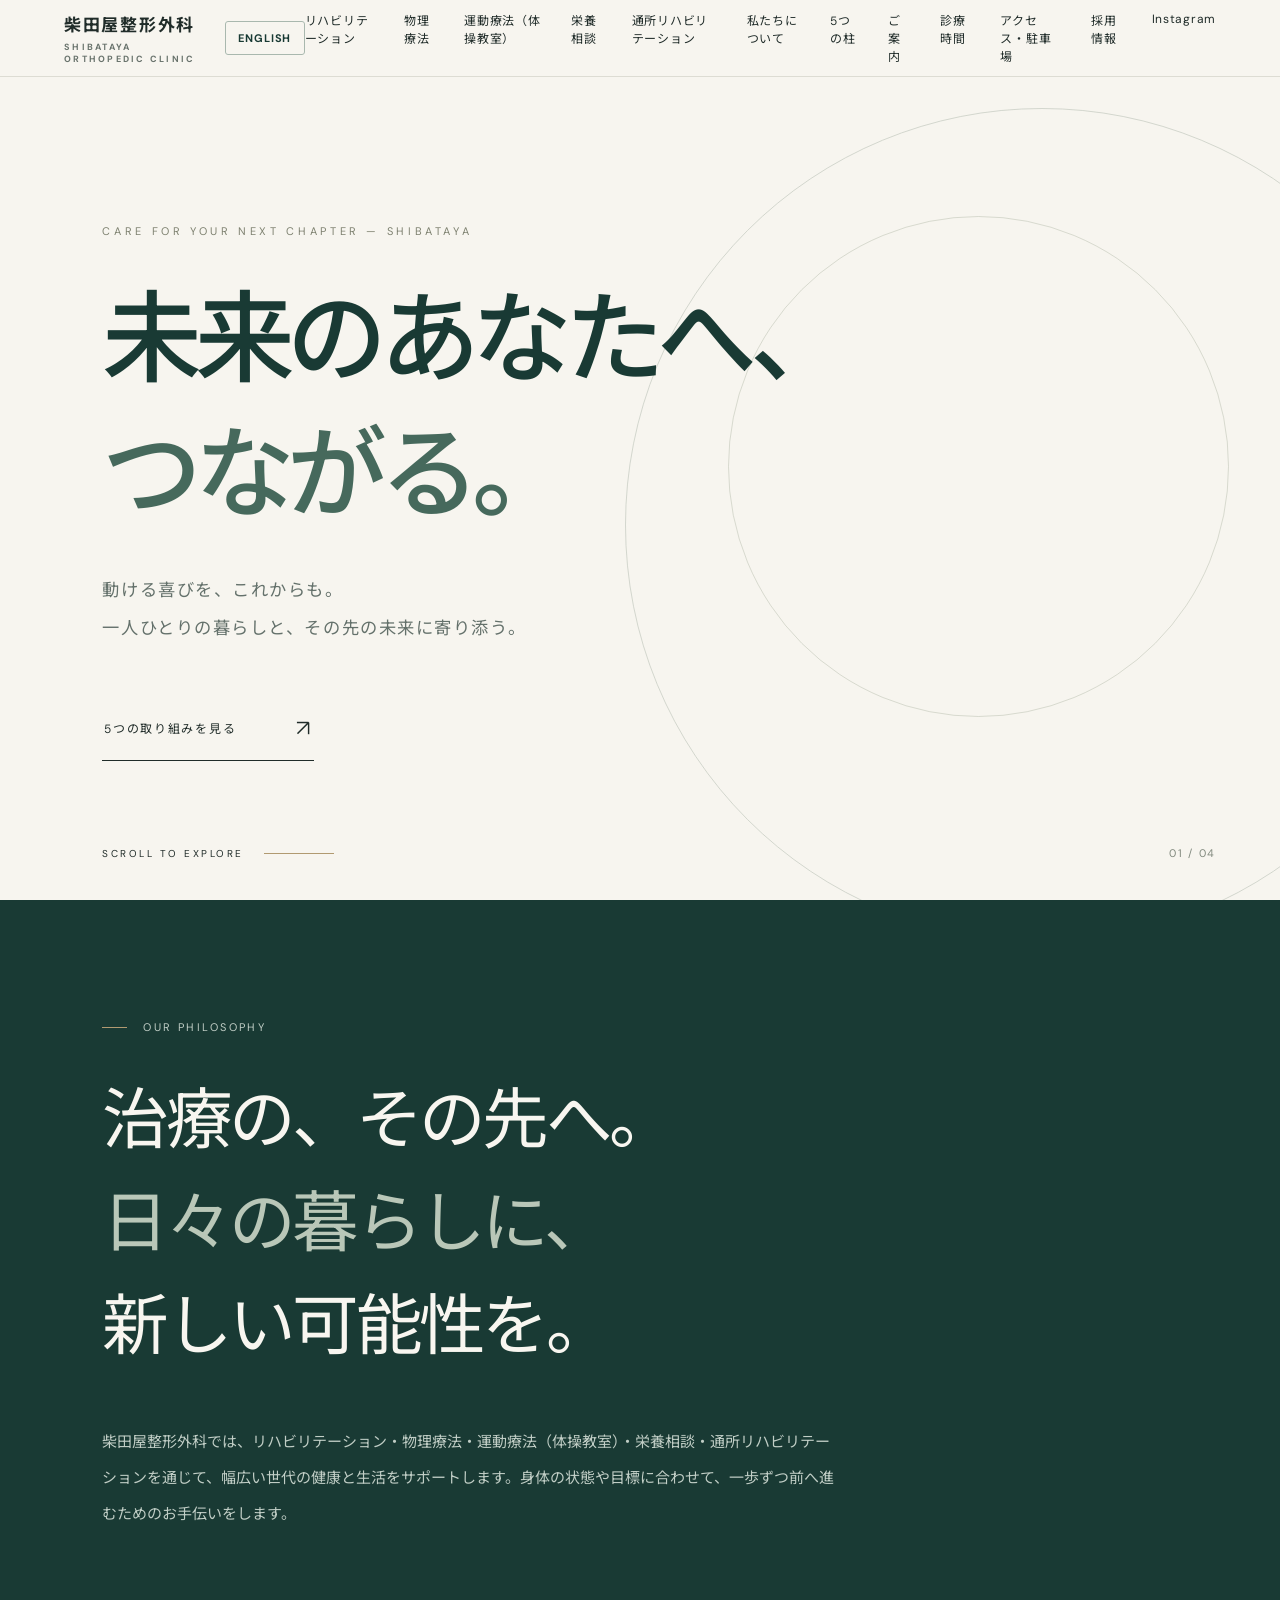
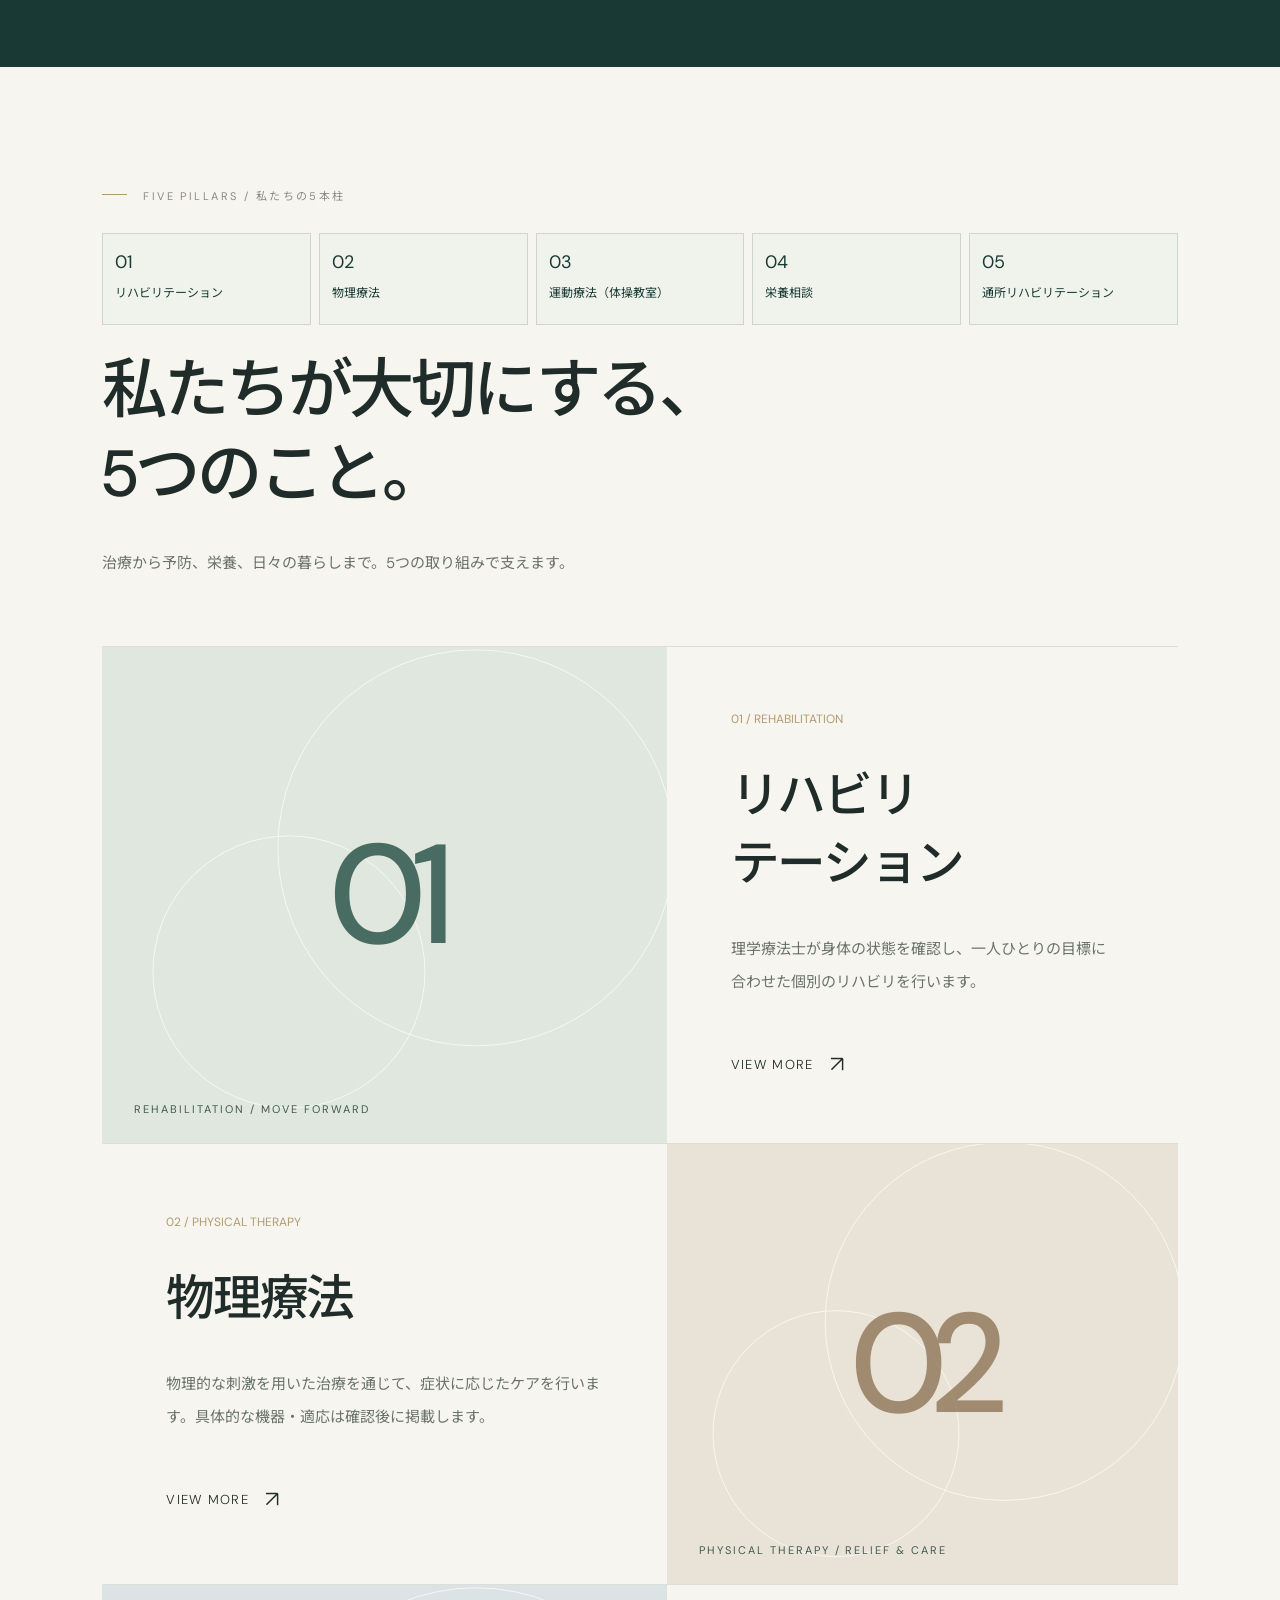
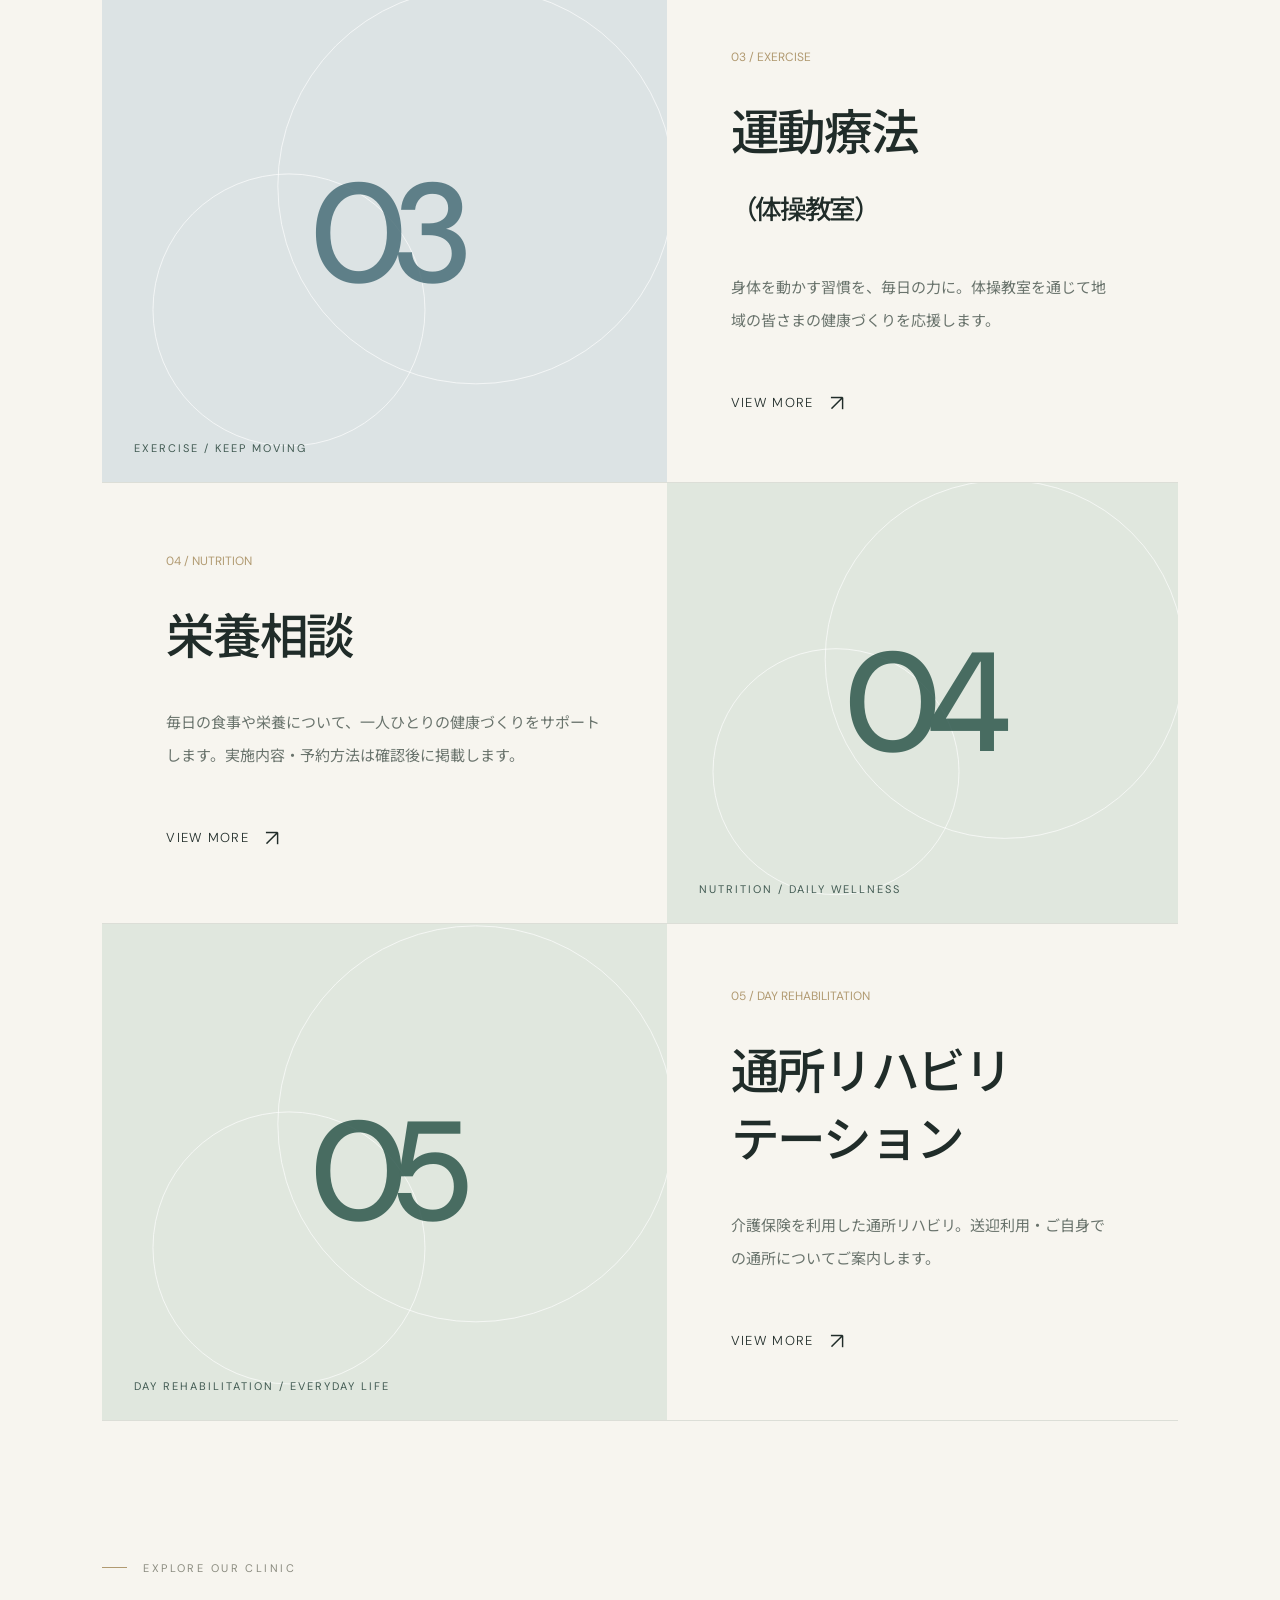
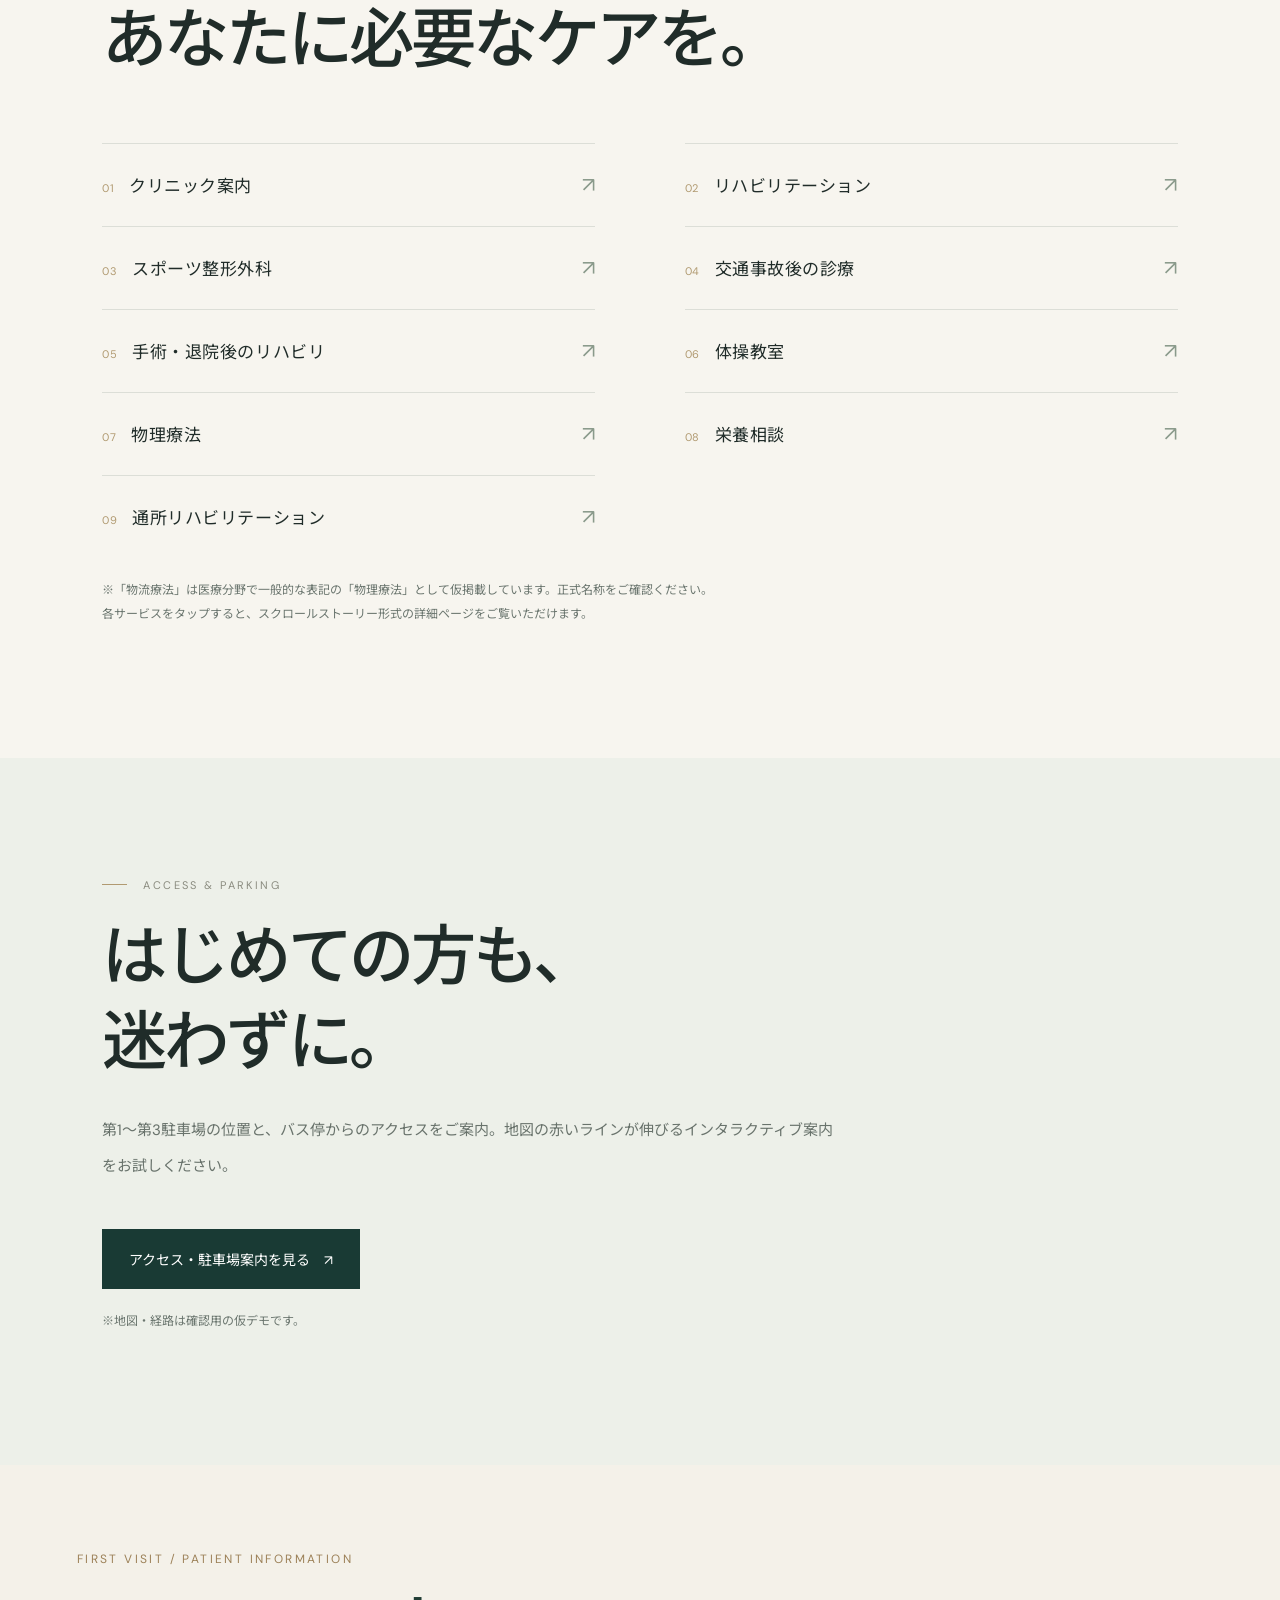
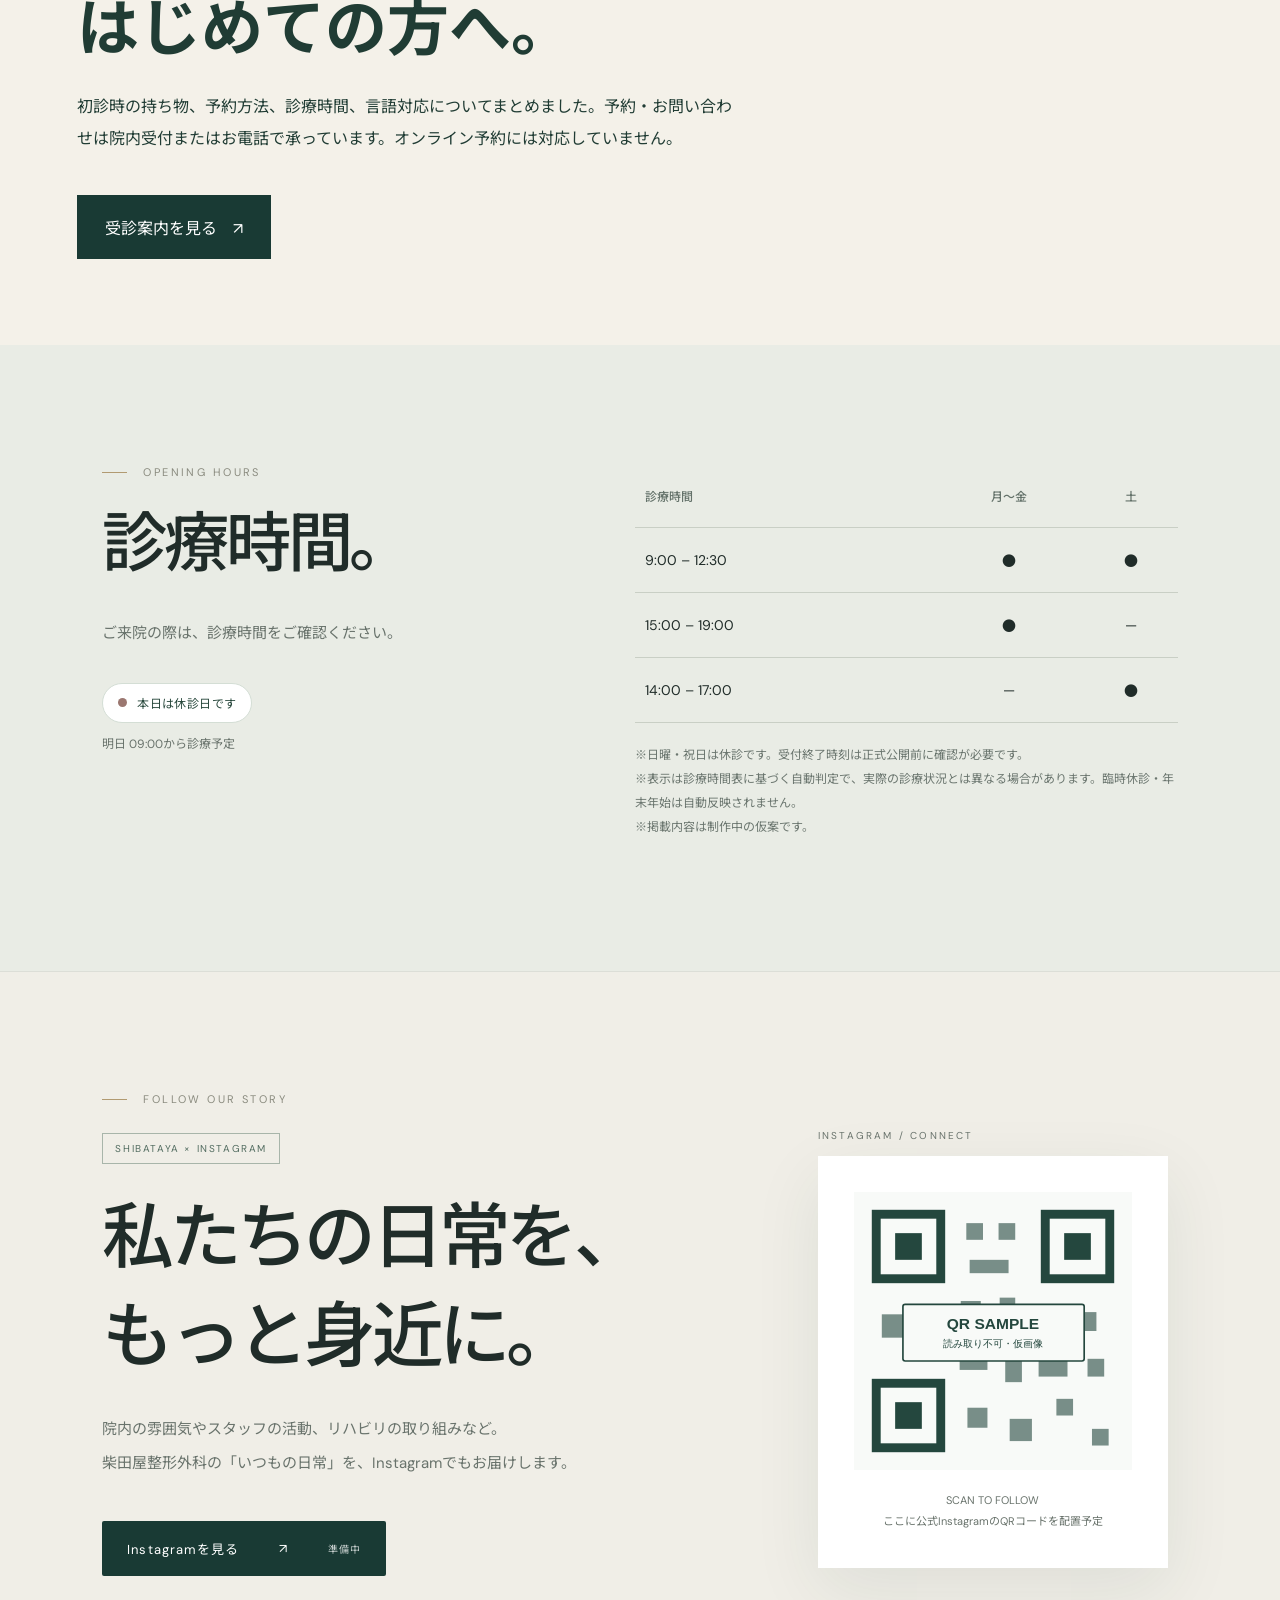
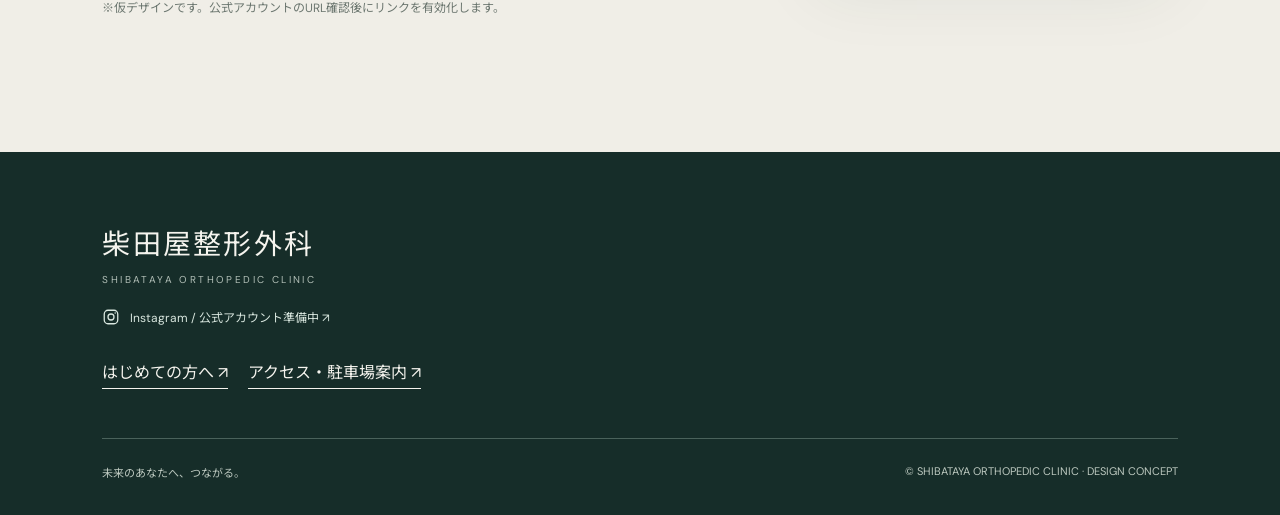
==== commit 4bd66135: "Add files via upload" ====
--- a/index.html
+++ b/index.html
@@ -102,12 +102,12 @@
 </style><style>
 .visit-teaser{padding:86px max(6%,24px);background:#f4f1e9;color:#203c34}.visit-teaser .eyebrow{letter-spacing:.2em;color:#9c8158;font-size:12px}.visit-teaser h2{font-size:clamp(32px,5vw,62px);line-height:1.35;margin:20px 0}.visit-teaser p{max-width:670px;line-height:2}.visit-teaser a{display:inline-flex;background:#193a34;color:white;text-decoration:none;padding:20px 28px;margin-top:24px}.visit-teaser a:focus-visible{outline:3px solid #c9a46b;outline-offset:3px}
 </style></head><body><header><nav><a class="logo" href="#top">柴田屋整形外科<small>SHIBATAYA ORTHOPEDIC CLINIC</small></a><button type="button" class="lang-toggle" data-language-toggle aria-label="Switch to English">ENGLISH</button><button class="menu" aria-label="メニューを開く" aria-expanded="false">☰</button><div class="links" id="navlinks"><a href="rehabilitation.html" data-ja="リハビリテーション" data-en="Rehabilitation">リハビリテーション</a><a href="modalities.html" data-ja="物理療法" data-en="Physical modalities">物理療法</a><a href="exercise.html" data-ja="運動療法（体操教室）" data-en="Exercise classes">運動療法（体操教室）</a><a href="nutrition.html" data-ja="栄養相談" data-en="Nutrition counseling">栄養相談</a><a href="dayrehab.html" data-ja="通所リハビリテーション" data-en="Day rehabilitation">通所リハビリテーション</a><a href="#about">私たちについて</a><a href="#services">5つの柱</a><a href="#guide">ご案内</a><a href="#hours">診療時間</a><a href="access.html">アクセス・駐車場</a><a href="recruit.html" data-ja="採用情報" data-en="Recruit">採用情報</a><a href="#instagram">Instagram</a></div></nav></header><main id="top"><div class="hero"><div class="hero-inner"><div class="eyebrow">Care for your next chapter — SHIBATAYA</div><h1><div class="line-mask"><span>未来のあなたへ、</span></div><div class="line-mask"><span> <span style="color:#46695c">つながる。</span></span></div></h1><p class="lead">動ける喜びを、これからも。<br>一人ひとりの暮らしと、その先の未来に寄り添う。</p><a class="cta" href="#services">5つの取り組みを見る <b>↗</b></a></div><div class="scroll">SCROLL TO EXPLORE</div><div class="hero-index">01 / 04</div></div><section class="dark" id="about"><div class="section-label reveal">Our philosophy</div><h2 class="statement reveal left">治療の、その先へ。<br><em>日々の暮らしに、</em><br>新しい可能性を。</h2><p class="intro reveal" style="margin-top:45px">柴田屋整形外科では、リハビリテーション・物理療法・運動療法（体操教室）・栄養相談・通所リハビリテーションを通じて、幅広い世代の健康と生活をサポートします。身体の状態や目標に合わせて、一歩ずつ前へ進むためのお手伝いをします。</p></section><section id="services"><div class="section-label reveal">Five pillars / 私たちの5本柱</div><nav class="pillar-index" aria-label="5つの取り組みへの案内"><a href="#pillar-1">01 <span>リハビリテーション</span></a><a href="#pillar-2">02 <span>物理療法</span></a><a href="#pillar-3">03 <span>運動療法（体操教室）</span></a><a href="#pillar-4">04 <span>栄養相談</span></a><a href="#pillar-5">05 <span>通所リハビリテーション</span></a></nav><h2 class="section-title reveal">私たちが大切にする、<br>5つのこと。</h2><p class="intro reveal">治療から予防、栄養、日々の暮らしまで。5つの取り組みで支えます。</p><div class="services">
-<a id="pillar-1" class="service" href="#guide" aria-label="リハビリテーションのご案内"><div class="service-visual panel-visual"><span class="visual-word">01</span><span class="visual-caption">REHABILITATION / MOVE FORWARD</span></div><div class="service-copy panel-copy"><div class="num">01 / REHABILITATION</div><h3>リハビリ<br>テーション</h3><p>理学療法士が身体の状態を確認し、一人ひとりの目標に合わせた個別のリハビリを行います。</p><div class="arrow">VIEW MORE</div></div></a>
-<a id="pillar-2" class="service" href="#guide" aria-label="物理療法のご案内"><div class="service-visual panel-visual"><span class="visual-word">02</span><span class="visual-caption">PHYSICAL THERAPY / RELIEF & CARE</span></div><div class="service-copy panel-copy"><div class="num">02 / PHYSICAL THERAPY</div><h3>物理療法</h3><p>物理的な刺激を用いた治療を通じて、症状に応じたケアを行います。具体的な機器・適応は確認後に掲載します。</p><div class="arrow">VIEW MORE</div></div></a>
-<a id="pillar-3" class="service" href="#guide" aria-label="運動療法・体操教室のご案内"><div class="service-visual panel-visual"><span class="visual-word">03</span><span class="visual-caption">EXERCISE / KEEP MOVING</span></div><div class="service-copy panel-copy"><div class="num">03 / EXERCISE</div><h3>運動療法<br><small style="font-size:.55em">（体操教室）</small></h3><p>身体を動かす習慣を、毎日の力に。体操教室を通じて地域の皆さまの健康づくりを応援します。</p><div class="arrow">VIEW MORE</div></div></a>
-<a id="pillar-4" class="service" href="#guide" aria-label="栄養相談のご案内"><div class="service-visual panel-visual"><span class="visual-word">04</span><span class="visual-caption">NUTRITION / DAILY WELLNESS</span></div><div class="service-copy panel-copy"><div class="num">04 / NUTRITION</div><h3>栄養相談</h3><p>毎日の食事や栄養について、一人ひとりの健康づくりをサポートします。実施内容・予約方法は確認後に掲載します。</p><div class="arrow">VIEW MORE</div></div></a>
-<a id="pillar-5" class="service" href="#guide" aria-label="通所リハビリテーションのご案内"><div class="service-visual panel-visual"><span class="visual-word">05</span><span class="visual-caption">DAY REHABILITATION / EVERYDAY LIFE</span></div><div class="service-copy panel-copy"><div class="num">05 / DAY REHABILITATION</div><h3>通所リハビリ<br>テーション</h3><p>介護保険を利用した通所リハビリ。送迎利用・ご自身での通所についてご案内します。</p><div class="arrow">VIEW MORE</div></div></a>
-</div></section><section id="guide" style="padding-top:20px"><div class="section-label reveal">Explore our clinic</div><h2 class="section-title reveal">あなたに必要なケアを。</h2><div class="topics"><a class="topic reveal left" href="#hours"><span><small>01</small>クリニック案内</span><span>↗</span></a><a class="topic reveal right" href="#services"><span><small>02</small>リハビリテーション</span><span>↗</span></a><a class="topic reveal left" href="#services"><span><small>03</small>スポーツ整形外科</span><span>↗</span></a><a class="topic reveal right" href="#services"><span><small>04</small>交通事故後の診療</span><span>↗</span></a><a class="topic reveal left" href="#services"><span><small>05</small>手術・退院後のリハビリ</span><span>↗</span></a><a class="topic reveal right" href="#services"><span><small>06</small>体操教室</span><span>↗</span></a><a class="topic reveal left" href="#services"><span><small>07</small>物理療法</span><span>↗</span></a><a class="topic reveal right" href="#services"><span><small>08</small>栄養相談</span><span>↗</span></a><a class="topic reveal left" href="#services"><span><small>09</small>通所リハビリテーション</span><span>↗</span></a></div><p class="note">※「物流療法」は医療分野で一般的な表記の「物理療法」として仮掲載しています。正式名称をご確認ください。<br>※各項目の詳細ページは今後制作予定です。現在はデザイン確認用のリンクです。</p></section><section id="access-preview" style="background:#edf0e9"><div class="section-label reveal">Access & Parking</div><h2 class="section-title reveal left">はじめての方も、<br>迷わずに。</h2><p class="intro reveal">第1〜第3駐車場の位置と、バス停からのアクセスをご案内。地図の赤いラインが伸びるインタラクティブ案内をお試しください。</p><a href="access.html" style="display:inline-flex;margin-top:30px;background:#193a34;color:white;padding:20px 27px;text-decoration:none;font-size:14px">アクセス・駐車場案内を見る　↗</a><p class="note">※地図・経路は確認用の仮デモです。</p></section><section class="visit-teaser" id="first-visit"><div class="eyebrow">FIRST VISIT / PATIENT INFORMATION</div><h2 data-ja="はじめての方へ。" data-en="Before your visit.">はじめての方へ。</h2><p data-ja="初診時の持ち物、予約方法、診療時間、言語対応についてまとめました。予約・お問い合わせは院内受付またはお電話で承っています。オンライン予約には対応していません。" data-en="Find out what to bring, how to book, clinic hours, and language availability. Appointments and inquiries are handled at the reception desk or by phone. Online booking is not available.">初診時の持ち物、予約方法、診療時間、言語対応についてまとめました。予約・お問い合わせは院内受付またはお電話で承っています。オンライン予約には対応していません。</p><a href="visit.html" data-ja="受診案内を見る　↗" data-en="View patient information ↗">受診案内を見る　↗</a></section><section class="hours" id="hours"><div class="hours-wrap"><div><div class="section-label reveal">Opening hours</div><h2 class="section-title reveal">診療時間。</h2><p class="intro reveal">ご来院の際は、診療時間をご確認ください。</p><div class="status-block" role="group" aria-label="診療時間の自動案内"><div class="clinic-status" id="clinicStatus" data-state="unknown" role="status" aria-live="polite"><span class="status-dot" aria-hidden="true"></span><span id="clinicStatusText">診療時間を確認しています…</span></div><div class="status-next" id="clinicNext">日本時間を基準に自動更新します。</div></div></div><div class="reveal right"><table><thead><tr><th>診療時間</th><th>月〜金</th><th>土</th></tr></thead><tbody><tr><td>9:00 – 12:30</td><td>●</td><td>●</td></tr><tr><td>15:00 – 19:00</td><td>●</td><td>—</td></tr><tr><td>14:00 – 17:00</td><td>—</td><td>●</td></tr></tbody></table><p class="note">※日曜・祝日は休診です。受付終了時刻は正式公開前に確認が必要です。<br>※表示は診療時間表に基づく自動判定で、実際の診療状況とは異なる場合があります。臨時休診・年末年始は自動反映されません。<br>※掲載内容は制作中の仮案です。</p></div></div></section><section class="instagram" id="instagram"><div class="ig-layout"><div><div class="section-label">Follow our story</div><div class="ig-tag" style="margin-top:27px">SHIBATAYA × INSTAGRAM</div><h2 class="ig-head">私たちの日常を、<br>もっと身近に。</h2><p class="ig-desc">院内の雰囲気やスタッフの活動、リハビリの取り組みなど。<br>柴田屋整形外科の「いつもの日常」を、Instagramでもお届けします。</p><span class="ig-cta" aria-label="Instagramリンクは準備中です">Instagramを見る <span aria-hidden="true">↗</span> <small style="font-size:10px;opacity:.75">準備中</small></span><p class="note">※仮デザインです。公式アカウントのURL確認後にリンクを有効化します。</p></div><div class="ig-qr-panel"><div class="ig-qr"><svg viewBox="0 0 250 250" role="img" aria-label="QRコード設置予定のダミー画像"><rect width="250" height="250" fill="#f8faf8"/><g fill="none" stroke="#24473e" stroke-width="8"><rect x="20" y="20" width="58" height="58"/><rect x="172" y="20" width="58" height="58"/><rect x="20" y="172" width="58" height="58"/></g><g fill="#24473e"><rect x="37" y="37" width="24" height="24"/><rect x="189" y="37" width="24" height="24"/><rect x="37" y="189" width="24" height="24"/></g><g fill="#24473e" opacity=".6"><rect x="101" y="28" width="15" height="15"/><rect x="130" y="28" width="15" height="15"/><rect x="104" y="61" width="35" height="12"/><rect x="96" y="98" width="18" height="18"/><rect x="131" y="95" width="14" height="14"/><rect x="164" y="106" width="17" height="17"/><rect x="201" y="108" width="17" height="17"/><rect x="25" y="110" width="21" height="21"/><rect x="57" y="135" width="17" height="17"/><rect x="95" y="145" width="25" height="15"/><rect x="136" y="144" width="15" height="27"/><rect x="166" y="150" width="26" height="16"/><rect x="210" y="150" width="15" height="16"/><rect x="102" y="194" width="18" height="18"/><rect x="140" y="204" width="20" height="20"/><rect x="182" y="186" width="15" height="15"/><rect x="214" y="213" width="15" height="15"/></g><rect x="44" y="101" width="163" height="51" rx="2" fill="#f8faf8" stroke="#24473e" stroke-width="1.5"/><text x="125" y="123" text-anchor="middle" font-size="14" fill="#24473e" font-family="sans-serif" font-weight="bold">QR SAMPLE</text><text x="125" y="139" text-anchor="middle" font-size="9" fill="#24473e" font-family="sans-serif">読み取り不可・仮画像</text></svg></div><div class="ig-qr-note">SCAN TO FOLLOW<br>ここに公式InstagramのQRコードを配置予定</div></div></div></section></main><footer><div class="footer-title">柴田屋整形外科</div><div class="footer-sub">SHIBATAYA ORTHOPEDIC CLINIC</div><a class="ig-footer" href="#instagram"><svg viewBox="0 0 24 24" fill="none" stroke="currentColor" stroke-width="1.7" aria-hidden="true"><rect x="3" y="3" width="18" height="18" rx="5"/><circle cx="12" cy="12" r="4"/><circle cx="17.6" cy="6.5" r="1" fill="currentColor" stroke="none"/></svg> Instagram / 公式アカウント準備中 ↗</a><p style="margin-top:28px"><a href="visit.html" style="border-bottom:1px solid currentColor;padding-bottom:5px;margin-right:20px">はじめての方へ ↗</a><a href="access.html" style="border-bottom:1px solid currentColor;padding-bottom:5px">アクセス・駐車場案内 ↗</a></p><div class="footline"></div><div class="footbottom"><span>未来のあなたへ、つながる。</span><span>© SHIBATAYA ORTHOPEDIC CLINIC · DESIGN CONCEPT</span></div></footer><script>
+<a id="pillar-1" class="service" href="rehabilitation.html" aria-label="リハビリテーションのご案内"><div class="service-visual panel-visual"><span class="visual-word">01</span><span class="visual-caption">REHABILITATION / MOVE FORWARD</span></div><div class="service-copy panel-copy"><div class="num">01 / REHABILITATION</div><h3>リハビリ<br>テーション</h3><p>理学療法士が身体の状態を確認し、一人ひとりの目標に合わせた個別のリハビリを行います。</p><div class="arrow">VIEW MORE</div></div></a>
+<a id="pillar-2" class="service" href="modalities.html" aria-label="物理療法のご案内"><div class="service-visual panel-visual"><span class="visual-word">02</span><span class="visual-caption">PHYSICAL THERAPY / RELIEF & CARE</span></div><div class="service-copy panel-copy"><div class="num">02 / PHYSICAL THERAPY</div><h3>物理療法</h3><p>物理的な刺激を用いた治療を通じて、症状に応じたケアを行います。具体的な機器・適応は確認後に掲載します。</p><div class="arrow">VIEW MORE</div></div></a>
+<a id="pillar-3" class="service" href="exercise.html" aria-label="運動療法・体操教室のご案内"><div class="service-visual panel-visual"><span class="visual-word">03</span><span class="visual-caption">EXERCISE / KEEP MOVING</span></div><div class="service-copy panel-copy"><div class="num">03 / EXERCISE</div><h3>運動療法<br><small style="font-size:.55em">（体操教室）</small></h3><p>身体を動かす習慣を、毎日の力に。体操教室を通じて地域の皆さまの健康づくりを応援します。</p><div class="arrow">VIEW MORE</div></div></a>
+<a id="pillar-4" class="service" href="nutrition.html" aria-label="栄養相談のご案内"><div class="service-visual panel-visual"><span class="visual-word">04</span><span class="visual-caption">NUTRITION / DAILY WELLNESS</span></div><div class="service-copy panel-copy"><div class="num">04 / NUTRITION</div><h3>栄養相談</h3><p>毎日の食事や栄養について、一人ひとりの健康づくりをサポートします。実施内容・予約方法は確認後に掲載します。</p><div class="arrow">VIEW MORE</div></div></a>
+<a id="pillar-5" class="service" href="dayrehab.html" aria-label="通所リハビリテーションのご案内"><div class="service-visual panel-visual"><span class="visual-word">05</span><span class="visual-caption">DAY REHABILITATION / EVERYDAY LIFE</span></div><div class="service-copy panel-copy"><div class="num">05 / DAY REHABILITATION</div><h3>通所リハビリ<br>テーション</h3><p>介護保険を利用した通所リハビリ。送迎利用・ご自身での通所についてご案内します。</p><div class="arrow">VIEW MORE</div></div></a>
+</div></section><section id="guide" style="padding-top:20px"><div class="section-label reveal">Explore our clinic</div><h2 class="section-title reveal">あなたに必要なケアを。</h2><div class="topics"><a class="topic reveal left" href="#hours"><span><small>01</small>クリニック案内</span><span>↗</span></a><a class="topic reveal right" href="#services"><span><small>02</small>リハビリテーション</span><span>↗</span></a><a class="topic reveal left" href="#services"><span><small>03</small>スポーツ整形外科</span><span>↗</span></a><a class="topic reveal right" href="#services"><span><small>04</small>交通事故後の診療</span><span>↗</span></a><a class="topic reveal left" href="#services"><span><small>05</small>手術・退院後のリハビリ</span><span>↗</span></a><a class="topic reveal right" href="#services"><span><small>06</small>体操教室</span><span>↗</span></a><a class="topic reveal left" href="#services"><span><small>07</small>物理療法</span><span>↗</span></a><a class="topic reveal right" href="#services"><span><small>08</small>栄養相談</span><span>↗</span></a><a class="topic reveal left" href="#services"><span><small>09</small>通所リハビリテーション</span><span>↗</span></a></div><p class="note">※「物流療法」は医療分野で一般的な表記の「物理療法」として仮掲載しています。正式名称をご確認ください。<br>各サービスをタップすると、スクロールストーリー形式の詳細ページをご覧いただけます。</p></section><section id="access-preview" style="background:#edf0e9"><div class="section-label reveal">Access & Parking</div><h2 class="section-title reveal left">はじめての方も、<br>迷わずに。</h2><p class="intro reveal">第1〜第3駐車場の位置と、バス停からのアクセスをご案内。地図の赤いラインが伸びるインタラクティブ案内をお試しください。</p><a href="access.html" style="display:inline-flex;margin-top:30px;background:#193a34;color:white;padding:20px 27px;text-decoration:none;font-size:14px">アクセス・駐車場案内を見る　↗</a><p class="note">※地図・経路は確認用の仮デモです。</p></section><section class="visit-teaser" id="first-visit"><div class="eyebrow">FIRST VISIT / PATIENT INFORMATION</div><h2 data-ja="はじめての方へ。" data-en="Before your visit.">はじめての方へ。</h2><p data-ja="初診時の持ち物、予約方法、診療時間、言語対応についてまとめました。予約・お問い合わせは院内受付またはお電話で承っています。オンライン予約には対応していません。" data-en="Find out what to bring, how to book, clinic hours, and language availability. Appointments and inquiries are handled at the reception desk or by phone. Online booking is not available.">初診時の持ち物、予約方法、診療時間、言語対応についてまとめました。予約・お問い合わせは院内受付またはお電話で承っています。オンライン予約には対応していません。</p><a href="visit.html" data-ja="受診案内を見る　↗" data-en="View patient information ↗">受診案内を見る　↗</a></section><section class="hours" id="hours"><div class="hours-wrap"><div><div class="section-label reveal">Opening hours</div><h2 class="section-title reveal">診療時間。</h2><p class="intro reveal">ご来院の際は、診療時間をご確認ください。</p><div class="status-block" role="group" aria-label="診療時間の自動案内"><div class="clinic-status" id="clinicStatus" data-state="unknown" role="status" aria-live="polite"><span class="status-dot" aria-hidden="true"></span><span id="clinicStatusText">診療時間を確認しています…</span></div><div class="status-next" id="clinicNext">日本時間を基準に自動更新します。</div></div></div><div class="reveal right"><table><thead><tr><th>診療時間</th><th>月〜金</th><th>土</th></tr></thead><tbody><tr><td>9:00 – 12:30</td><td>●</td><td>●</td></tr><tr><td>15:00 – 19:00</td><td>●</td><td>—</td></tr><tr><td>14:00 – 17:00</td><td>—</td><td>●</td></tr></tbody></table><p class="note">※日曜・祝日は休診です。受付終了時刻は正式公開前に確認が必要です。<br>※表示は診療時間表に基づく自動判定で、実際の診療状況とは異なる場合があります。臨時休診・年末年始は自動反映されません。<br>※掲載内容は制作中の仮案です。</p></div></div></section><section class="instagram" id="instagram"><div class="ig-layout"><div><div class="section-label">Follow our story</div><div class="ig-tag" style="margin-top:27px">SHIBATAYA × INSTAGRAM</div><h2 class="ig-head">私たちの日常を、<br>もっと身近に。</h2><p class="ig-desc">院内の雰囲気やスタッフの活動、リハビリの取り組みなど。<br>柴田屋整形外科の「いつもの日常」を、Instagramでもお届けします。</p><span class="ig-cta" aria-label="Instagramリンクは準備中です">Instagramを見る <span aria-hidden="true">↗</span> <small style="font-size:10px;opacity:.75">準備中</small></span><p class="note">※仮デザインです。公式アカウントのURL確認後にリンクを有効化します。</p></div><div class="ig-qr-panel"><div class="ig-qr"><svg viewBox="0 0 250 250" role="img" aria-label="QRコード設置予定のダミー画像"><rect width="250" height="250" fill="#f8faf8"/><g fill="none" stroke="#24473e" stroke-width="8"><rect x="20" y="20" width="58" height="58"/><rect x="172" y="20" width="58" height="58"/><rect x="20" y="172" width="58" height="58"/></g><g fill="#24473e"><rect x="37" y="37" width="24" height="24"/><rect x="189" y="37" width="24" height="24"/><rect x="37" y="189" width="24" height="24"/></g><g fill="#24473e" opacity=".6"><rect x="101" y="28" width="15" height="15"/><rect x="130" y="28" width="15" height="15"/><rect x="104" y="61" width="35" height="12"/><rect x="96" y="98" width="18" height="18"/><rect x="131" y="95" width="14" height="14"/><rect x="164" y="106" width="17" height="17"/><rect x="201" y="108" width="17" height="17"/><rect x="25" y="110" width="21" height="21"/><rect x="57" y="135" width="17" height="17"/><rect x="95" y="145" width="25" height="15"/><rect x="136" y="144" width="15" height="27"/><rect x="166" y="150" width="26" height="16"/><rect x="210" y="150" width="15" height="16"/><rect x="102" y="194" width="18" height="18"/><rect x="140" y="204" width="20" height="20"/><rect x="182" y="186" width="15" height="15"/><rect x="214" y="213" width="15" height="15"/></g><rect x="44" y="101" width="163" height="51" rx="2" fill="#f8faf8" stroke="#24473e" stroke-width="1.5"/><text x="125" y="123" text-anchor="middle" font-size="14" fill="#24473e" font-family="sans-serif" font-weight="bold">QR SAMPLE</text><text x="125" y="139" text-anchor="middle" font-size="9" fill="#24473e" font-family="sans-serif">読み取り不可・仮画像</text></svg></div><div class="ig-qr-note">SCAN TO FOLLOW<br>ここに公式InstagramのQRコードを配置予定</div></div></div></section></main><footer><div class="footer-title">柴田屋整形外科</div><div class="footer-sub">SHIBATAYA ORTHOPEDIC CLINIC</div><a class="ig-footer" href="#instagram"><svg viewBox="0 0 24 24" fill="none" stroke="currentColor" stroke-width="1.7" aria-hidden="true"><rect x="3" y="3" width="18" height="18" rx="5"/><circle cx="12" cy="12" r="4"/><circle cx="17.6" cy="6.5" r="1" fill="currentColor" stroke="none"/></svg> Instagram / 公式アカウント準備中 ↗</a><p style="margin-top:28px"><a href="visit.html" style="border-bottom:1px solid currentColor;padding-bottom:5px;margin-right:20px">はじめての方へ ↗</a><a href="access.html" style="border-bottom:1px solid currentColor;padding-bottom:5px">アクセス・駐車場案内 ↗</a></p><div class="footline"></div><div class="footbottom"><span>未来のあなたへ、つながる。</span><span>© SHIBATAYA ORTHOPEDIC CLINIC · DESIGN CONCEPT</span></div></footer><script>
 (function(){
   var m=document.querySelector('.menu'), l=document.querySelector('.links');
   if(!m||!l)return;
@@ -152,7 +152,7 @@
 })();
 </script><script>
 (function(){
- const dict={"柴田屋整形外科": "Shibataya Orthopedic Clinic", "私たちについて": "About us", "5つの柱": "Five pillars", "ご案内": "Services", "診療時間": "Hours", "アクセス・駐車場": "Access & parking", "未来のあなたへ、": "For your future,", "つながる。": "we care.", "動ける喜びを、これからも。": "Keep moving, keep thriving.", "一人ひとりの暮らしと、その先の未来に寄り添う。": "Supporting your daily life and the possibilities ahead.", "5つの取り組みを見る": "Explore our five services", "治療の、その先へ。": "Beyond treatment.", "日々の暮らしに、": "Bringing new possibilities", "新しい可能性を。": "to everyday life.", "柴田屋整形外科では、リハビリテーション・物理療法・運動療法（体操教室）・栄養相談・通所リハビリテーションを通じて、幅広い世代の健康と生活をサポートします。身体の状態や目標に合わせて、一歩ずつ前へ進むためのお手伝いをします。": "We support health and daily life through rehabilitation, physical modalities, exercise classes, nutrition counseling, and outpatient day rehabilitation. Care is tailored to each person’s needs and goals.", "Five pillars / 私たちの5本柱": "Five pillars / Our services", "リハビリテーション": "Rehabilitation", "物理療法": "Physical modalities", "運動療法（体操教室）": "Exercise classes", "栄養相談": "Nutrition counseling", "通所リハビリテーション": "Day rehabilitation", "私たちが大切にする、": "Five ways", "5つのこと。": "we support you.", "治療から予防、栄養、日々の暮らしまで。5つの取り組みで支えます。": "From treatment and prevention to nutrition and daily living.", "リハビリ": "Rehabili-", "テーション": "tation", "理学療法士が身体の状態を確認し、一人ひとりの目標に合わせた個別のリハビリを行います。": "Our physical therapists assess your condition and provide individualized rehabilitation.", "物理的な刺激を用いた治療を通じて、症状に応じたケアを行います。具体的な機器・適応は確認後に掲載します。": "Physical modalities may be used as part of care. Specific equipment and indications are to be confirmed.", "運動療法": "Exercise therapy", "（体操教室）": "(Group classes)", "身体を動かす習慣を、毎日の力に。体操教室を通じて地域の皆さまの健康づくりを応援します。": "Our exercise classes help people build healthy movement habits.", "通所リハビリ": "Day rehabili-", "介護保険を利用した通所リハビリ。送迎利用・ご自身での通所についてご案内します。": "Day rehabilitation under long-term care insurance. Transport and self-commuting options are available for discussion.", "毎日の食事や栄養について、一人ひとりの健康づくりをサポートします。実施内容・予約方法は確認後に掲載します。": "Support for healthier eating and nutrition. Service details and booking procedures are to be confirmed.", "あなたに必要なケアを。": "Care that fits your needs.", "クリニック案内": "About the clinic", "スポーツ整形外科": "Sports orthopedics", "交通事故後の診療": "Care after traffic accidents", "手術・退院後のリハビリ": "Post-operative rehabilitation", "体操教室": "Exercise classes", "※「物流療法」は医療分野で一般的な表記の「物理療法」として仮掲載しています。正式名称をご確認ください。": "Note: “Physical modalities” is a provisional label; please confirm the official service name.", "※各項目の詳細ページは今後制作予定です。現在はデザイン確認用のリンクです。": "Detailed service pages are in development; links are for demonstration.", "はじめての方も、": "A clear route,", "迷わずに。": "every visit.", "第1〜第3駐車場の位置と、バス停からのアクセスをご案内。地図の赤いラインが伸びるインタラクティブ案内をお試しください。": "Explore our three parking areas and nearby bus stops with an animated route map.", "アクセス・駐車場案内を見る　↗": "View access & parking guide ↗", "※地図・経路は確認用の仮デモです。": "Map and routes are illustrative only.", "診療時間。": "Opening hours.", "ご来院の際は、診療時間をご確認ください。": "Please check our hours before visiting.", "診療時間を確認しています…": "Checking clinic hours…", "日本時間を基準に自動更新します。": "Automatically updated using Japan Standard Time.", "月〜金": "Mon–Fri", "土": "Sat", "※日曜・祝日は休診です。受付終了時刻は正式公開前に確認が必要です。": "Closed Sundays and public holidays. Last check-in time requires confirmation.", "※表示は診療時間表に基づく自動判定で、実際の診療状況とは異なる場合があります。臨時休診・年末年始は自動反映されません。": "Status is estimated from the schedule, not live clinic operations. Special closures are not automatically included.", "※掲載内容は制作中の仮案です。": "Content is provisional.", "私たちの日常を、": "A closer look", "もっと身近に。": "at our everyday work.", "院内の雰囲気やスタッフの活動、リハビリの取り組みなど。": "Get a glimpse of our clinic, staff and rehabilitation activities.", "柴田屋整形外科の「いつもの日常」を、Instagramでもお届けします。": "Follow our everyday moments on Instagram.", "Instagramを見る": "View Instagram", "準備中": "Coming soon", "※仮デザインです。公式アカウントのURL確認後にリンクを有効化します。": "Demo only. The official Instagram link will be added after confirmation.", "ここに公式InstagramのQRコードを配置予定": "Official Instagram QR code coming soon", "Instagram / 公式アカウント準備中 ↗": "Instagram / Coming soon ↗", "アクセス・駐車場案内 ↗": "Access & parking ↗", "未来のあなたへ、つながる。": "Caring for your future.", "← トップページへ": "← Back to home", "ACCESS & PARKING / アクセス案内": "ACCESS & PARKING / Directions", "お車・バスでのご来院を、ひと目で分かりやすく。": "Find your way here by car or bus.", "目的地を選ぶと、赤いラインが伸びて経路のイメージを表示します。": "Select a destination to see an animated route in red.", "ご来院方法をお選びください。": "How will you arrive?", "01　お車でお越しの方 ↗": "01  By car ↗", "02　バスでお越しの方 ↗": "02  By bus ↗", "目的地を選択すると、下の地図に経路が描かれます": "Select a destination to draw a route on the map below", "↻ ルートを再生": "↻ Replay route", "赤いラインが表示されます。": "The red route will appear here.", "周辺イラストマップ / 位置関係の仮図": "Illustrative area map / Not to scale", "※これはお送りいただいた地図の位置関係を参考にした": "This is an", "仮のイラスト": "illustrative map", "です。道路形状・入口・通行方向・ルートは未確認のため、実際の道案内には使用しないでください。": "based on the supplied reference. Roads, entrances and routes are unverified. Do not use for navigation.", "北側の駐車場（仮）": "North parking (provisional)", "南側の駐車場（仮）": "South parking (provisional)", "東側の駐車場（仮）": "East parking (provisional)", "北側のバス停（仮）": "North bus stop (provisional)", "南側のバス停（仮）": "South bus stop (provisional)", "地図の赤いラインは動作確認用の概略ルートです。": "The red line is a demonstration route only.", "駐車場入口の写真は今後追加予定": "Parking entrance photo coming soon", "電車をご利用の方へ。": "Arriving by train", "最寄り駅から徒歩約10分。駅名と正式な徒歩経路は確認後に掲載します。電車はシンプルなテキスト案内とする予定です。": "About a 10-minute walk from the nearest station. Station name and walking route will be confirmed.", "柴田屋整形外科｜アクセス案内デモ（非公式・経路未検証）": "Shibataya Orthopedic Clinic | Unofficial route demo (unverified)", "大通り（バス路線）": "Main road (bus route)", "北側の道路": "North road", "クリニック前の道路": "Clinic road", "南側の道路": "South road", "柴田屋": "Shibataya", "整形外科": "Orthopedics", "北側駐車場": "North parking", "南側駐車場": "South parking", "東側駐車場": "East parking", "北側バス停": "North bus stop", "南側バス停": "South bus stop", "駐車場入口や進入方向は未確認です。赤い線は概略ルートの動作デモです。": "Parking entrances and approach directions are unverified. The route is a demo.", "バス停の正式名称・安全な横断経路は未確認です。赤い線は概略ルートの動作デモです。": "Bus stop names and safe crossing routes are unverified. The route is a demo.", "バス停と横断歩道の写真は今後追加予定": "Bus stop and crossing photos coming soon", "端末の動きを減らす設定により、経路を静止表示しています。": "Reduced motion is enabled; showing a static route.", "赤いラインを描画しています…": "Drawing the red route…", "経路の描画が完了しました。別の場所を選んで切り替えられます。": "Route complete. Choose another destination to switch.", "本日の診療は終了しました": "Clinic hours have ended for today.", "本日は休診日です": "Closed today.", "診療開始前です": "Not yet open.", "現在は午前の診療時間内です": "Within morning clinic hours.", "現在は昼の休診時間です": "Closed for the midday break.", "現在は午後の診療時間内です": "Within afternoon clinic hours.", "診療時間内の目安表示です。受付状況は院内でご確認ください。": "Estimated clinic hours; please confirm check-in availability.", "診療時間は下の表をご確認ください": "Please see the opening-hours table below.", "自動判定を利用できません。": "Automatic status is unavailable.", "次回の診療時間は診療表をご確認ください": "Please check the schedule for the next opening.", "本日": "Today", "明日": "Tomorrow", "から診療予定": "scheduled opening", "月": "/", "日": ""};
+ const dict={"柴田屋整形外科": "Shibataya Orthopedic Clinic", "私たちについて": "About us", "5つの柱": "Five pillars", "ご案内": "Services", "診療時間": "Hours", "アクセス・駐車場": "Access & parking", "未来のあなたへ、": "For your future,", "つながる。": "we care.", "動ける喜びを、これからも。": "Keep moving, keep thriving.", "一人ひとりの暮らしと、その先の未来に寄り添う。": "Supporting your daily life and the possibilities ahead.", "5つの取り組みを見る": "Explore our five services", "治療の、その先へ。": "Beyond treatment.", "日々の暮らしに、": "Bringing new possibilities", "新しい可能性を。": "to everyday life.", "柴田屋整形外科では、リハビリテーション・物理療法・運動療法（体操教室）・栄養相談・通所リハビリテーションを通じて、幅広い世代の健康と生活をサポートします。身体の状態や目標に合わせて、一歩ずつ前へ進むためのお手伝いをします。": "We support health and daily life through rehabilitation, physical modalities, exercise classes, nutrition counseling, and outpatient day rehabilitation. Care is tailored to each person’s needs and goals.", "Five pillars / 私たちの5本柱": "Five pillars / Our services", "リハビリテーション": "Rehabilitation", "物理療法": "Physical modalities", "運動療法（体操教室）": "Exercise classes", "栄養相談": "Nutrition counseling", "通所リハビリテーション": "Day rehabilitation", "私たちが大切にする、": "Five ways", "5つのこと。": "we support you.", "治療から予防、栄養、日々の暮らしまで。5つの取り組みで支えます。": "From treatment and prevention to nutrition and daily living.", "リハビリ": "Rehabili-", "テーション": "tation", "理学療法士が身体の状態を確認し、一人ひとりの目標に合わせた個別のリハビリを行います。": "Our physical therapists assess your condition and provide individualized rehabilitation.", "物理的な刺激を用いた治療を通じて、症状に応じたケアを行います。具体的な機器・適応は確認後に掲載します。": "Physical modalities may be used as part of care. Specific equipment and indications are to be confirmed.", "運動療法": "Exercise therapy", "（体操教室）": "(Group classes)", "身体を動かす習慣を、毎日の力に。体操教室を通じて地域の皆さまの健康づくりを応援します。": "Our exercise classes help people build healthy movement habits.", "通所リハビリ": "Day rehabili-", "介護保険を利用した通所リハビリ。送迎利用・ご自身での通所についてご案内します。": "Day rehabilitation under long-term care insurance. Transport and self-commuting options are available for discussion.", "毎日の食事や栄養について、一人ひとりの健康づくりをサポートします。実施内容・予約方法は確認後に掲載します。": "Support for healthier eating and nutrition. Service details and booking procedures are to be confirmed.", "あなたに必要なケアを。": "Care that fits your needs.", "クリニック案内": "About the clinic", "スポーツ整形外科": "Sports orthopedics", "交通事故後の診療": "Care after traffic accidents", "手術・退院後のリハビリ": "Post-operative rehabilitation", "体操教室": "Exercise classes", "※「物流療法」は医療分野で一般的な表記の「物理療法」として仮掲載しています。正式名称をご確認ください。": "Note: “Physical modalities” is a provisional label; please confirm the official service name.", "各サービスをタップすると、スクロールストーリー形式の詳細ページをご覧いただけます。": "Detailed service pages are in development; links are for demonstration.", "はじめての方も、": "A clear route,", "迷わずに。": "every visit.", "第1〜第3駐車場の位置と、バス停からのアクセスをご案内。地図の赤いラインが伸びるインタラクティブ案内をお試しください。": "Explore our three parking areas and nearby bus stops with an animated route map.", "アクセス・駐車場案内を見る　↗": "View access & parking guide ↗", "※地図・経路は確認用の仮デモです。": "Map and routes are illustrative only.", "診療時間。": "Opening hours.", "ご来院の際は、診療時間をご確認ください。": "Please check our hours before visiting.", "診療時間を確認しています…": "Checking clinic hours…", "日本時間を基準に自動更新します。": "Automatically updated using Japan Standard Time.", "月〜金": "Mon–Fri", "土": "Sat", "※日曜・祝日は休診です。受付終了時刻は正式公開前に確認が必要です。": "Closed Sundays and public holidays. Last check-in time requires confirmation.", "※表示は診療時間表に基づく自動判定で、実際の診療状況とは異なる場合があります。臨時休診・年末年始は自動反映されません。": "Status is estimated from the schedule, not live clinic operations. Special closures are not automatically included.", "※掲載内容は制作中の仮案です。": "Content is provisional.", "私たちの日常を、": "A closer look", "もっと身近に。": "at our everyday work.", "院内の雰囲気やスタッフの活動、リハビリの取り組みなど。": "Get a glimpse of our clinic, staff and rehabilitation activities.", "柴田屋整形外科の「いつもの日常」を、Instagramでもお届けします。": "Follow our everyday moments on Instagram.", "Instagramを見る": "View Instagram", "準備中": "Coming soon", "※仮デザインです。公式アカウントのURL確認後にリンクを有効化します。": "Demo only. The official Instagram link will be added after confirmation.", "ここに公式InstagramのQRコードを配置予定": "Official Instagram QR code coming soon", "Instagram / 公式アカウント準備中 ↗": "Instagram / Coming soon ↗", "アクセス・駐車場案内 ↗": "Access & parking ↗", "未来のあなたへ、つながる。": "Caring for your future.", "← トップページへ": "← Back to home", "ACCESS & PARKING / アクセス案内": "ACCESS & PARKING / Directions", "お車・バスでのご来院を、ひと目で分かりやすく。": "Find your way here by car or bus.", "目的地を選ぶと、赤いラインが伸びて経路のイメージを表示します。": "Select a destination to see an animated route in red.", "ご来院方法をお選びください。": "How will you arrive?", "01　お車でお越しの方 ↗": "01  By car ↗", "02　バスでお越しの方 ↗": "02  By bus ↗", "目的地を選択すると、下の地図に経路が描かれます": "Select a destination to draw a route on the map below", "↻ ルートを再生": "↻ Replay route", "赤いラインが表示されます。": "The red route will appear here.", "周辺イラストマップ / 位置関係の仮図": "Illustrative area map / Not to scale", "※これはお送りいただいた地図の位置関係を参考にした": "This is an", "仮のイラスト": "illustrative map", "です。道路形状・入口・通行方向・ルートは未確認のため、実際の道案内には使用しないでください。": "based on the supplied reference. Roads, entrances and routes are unverified. Do not use for navigation.", "北側の駐車場（仮）": "North parking (provisional)", "南側の駐車場（仮）": "South parking (provisional)", "東側の駐車場（仮）": "East parking (provisional)", "北側のバス停（仮）": "North bus stop (provisional)", "南側のバス停（仮）": "South bus stop (provisional)", "地図の赤いラインは動作確認用の概略ルートです。": "The red line is a demonstration route only.", "駐車場入口の写真は今後追加予定": "Parking entrance photo coming soon", "電車をご利用の方へ。": "Arriving by train", "最寄り駅から徒歩約10分。駅名と正式な徒歩経路は確認後に掲載します。電車はシンプルなテキスト案内とする予定です。": "About a 10-minute walk from the nearest station. Station name and walking route will be confirmed.", "柴田屋整形外科｜アクセス案内デモ（非公式・経路未検証）": "Shibataya Orthopedic Clinic | Unofficial route demo (unverified)", "大通り（バス路線）": "Main road (bus route)", "北側の道路": "North road", "クリニック前の道路": "Clinic road", "南側の道路": "South road", "柴田屋": "Shibataya", "整形外科": "Orthopedics", "北側駐車場": "North parking", "南側駐車場": "South parking", "東側駐車場": "East parking", "北側バス停": "North bus stop", "南側バス停": "South bus stop", "駐車場入口や進入方向は未確認です。赤い線は概略ルートの動作デモです。": "Parking entrances and approach directions are unverified. The route is a demo.", "バス停の正式名称・安全な横断経路は未確認です。赤い線は概略ルートの動作デモです。": "Bus stop names and safe crossing routes are unverified. The route is a demo.", "バス停と横断歩道の写真は今後追加予定": "Bus stop and crossing photos coming soon", "端末の動きを減らす設定により、経路を静止表示しています。": "Reduced motion is enabled; showing a static route.", "赤いラインを描画しています…": "Drawing the red route…", "経路の描画が完了しました。別の場所を選んで切り替えられます。": "Route complete. Choose another destination to switch.", "本日の診療は終了しました": "Clinic hours have ended for today.", "本日は休診日です": "Closed today.", "診療開始前です": "Not yet open.", "現在は午前の診療時間内です": "Within morning clinic hours.", "現在は昼の休診時間です": "Closed for the midday break.", "現在は午後の診療時間内です": "Within afternoon clinic hours.", "診療時間内の目安表示です。受付状況は院内でご確認ください。": "Estimated clinic hours; please confirm check-in availability.", "診療時間は下の表をご確認ください": "Please see the opening-hours table below.", "自動判定を利用できません。": "Automatic status is unavailable.", "次回の診療時間は診療表をご確認ください": "Please check the schedule for the next opening.", "本日": "Today", "明日": "Tomorrow", "から診療予定": "scheduled opening", "月": "/", "日": ""};
  const isJapanese=/[\u3040-\u30ff\u3400-\u9fff]/;
  const texts=[];
  const walker=document.createTreeWalker(document.body,NodeFilter.SHOW_TEXT,{acceptNode(n){return n.parentElement && !['SCRIPT','STYLE'].includes(n.parentElement.tagName) && isJapanese.test(n.nodeValue)?NodeFilter.FILTER_ACCEPT:NodeFilter.FILTER_REJECT}});
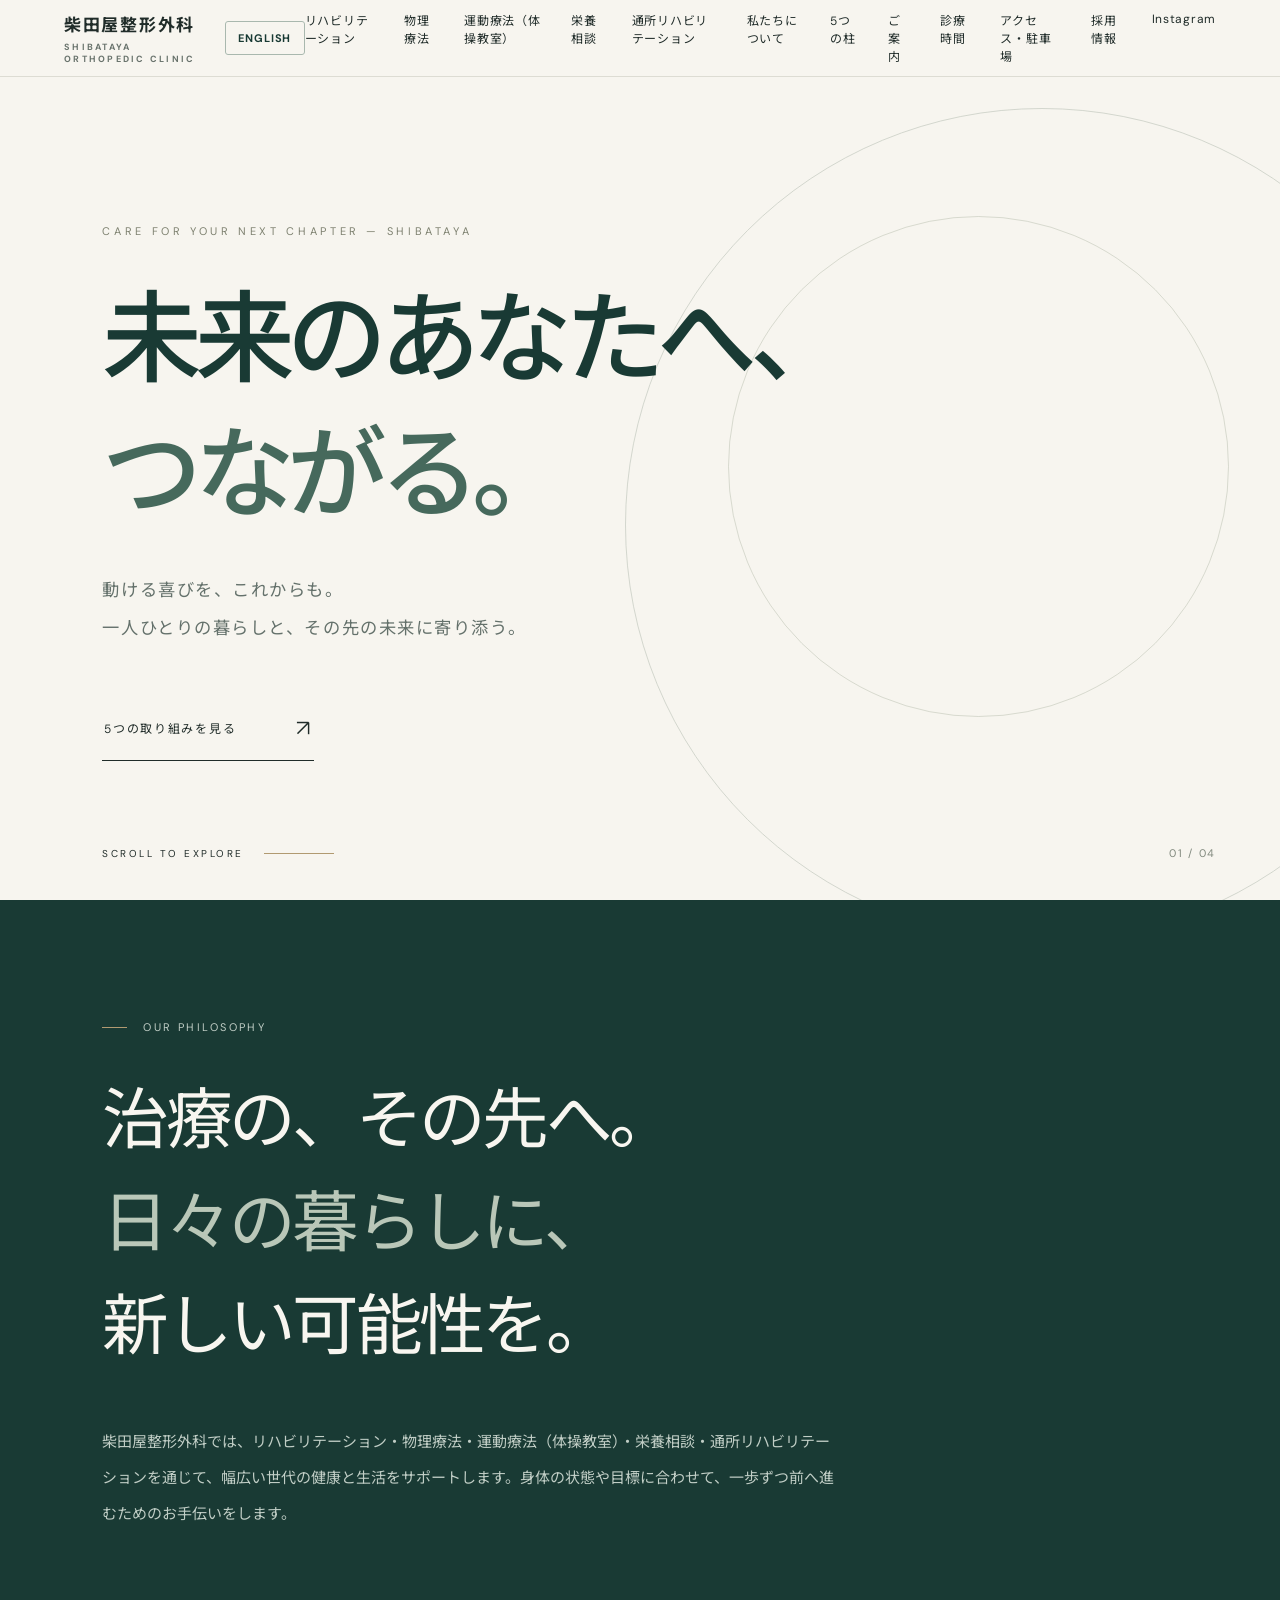
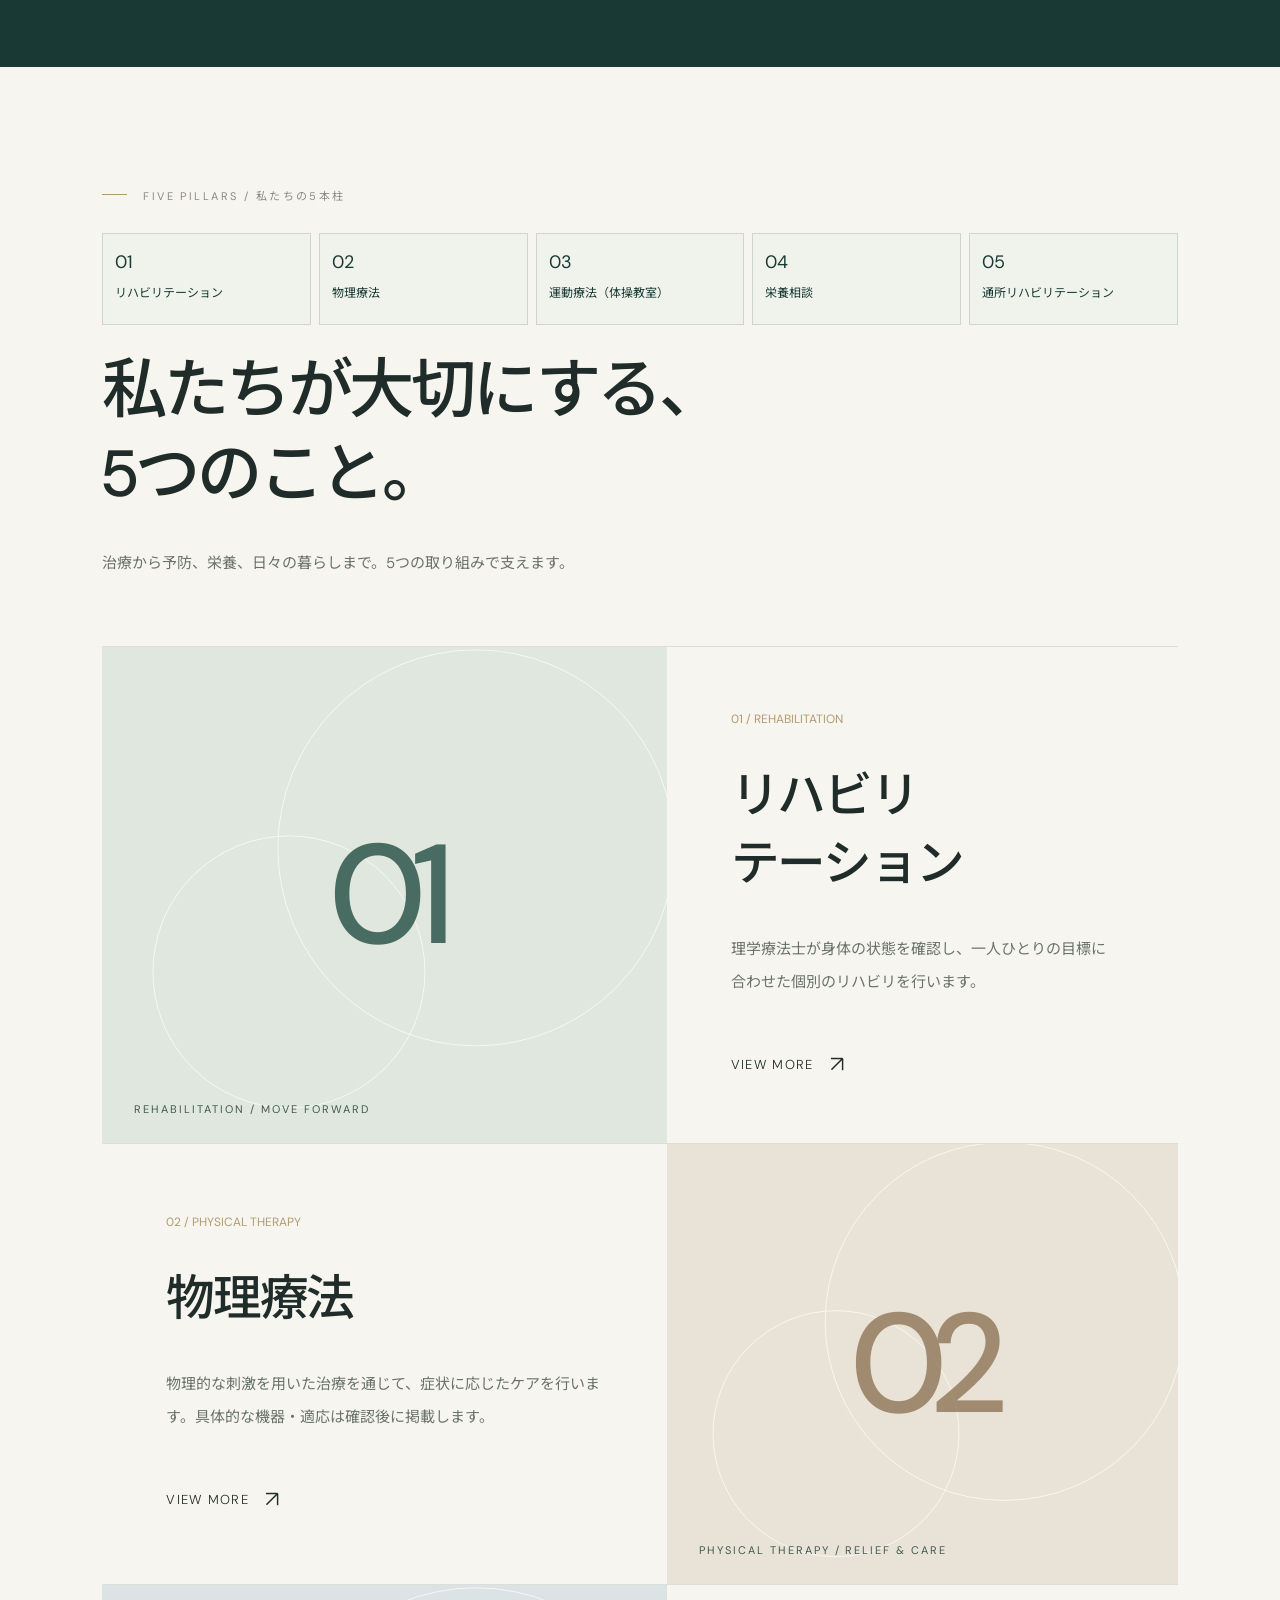
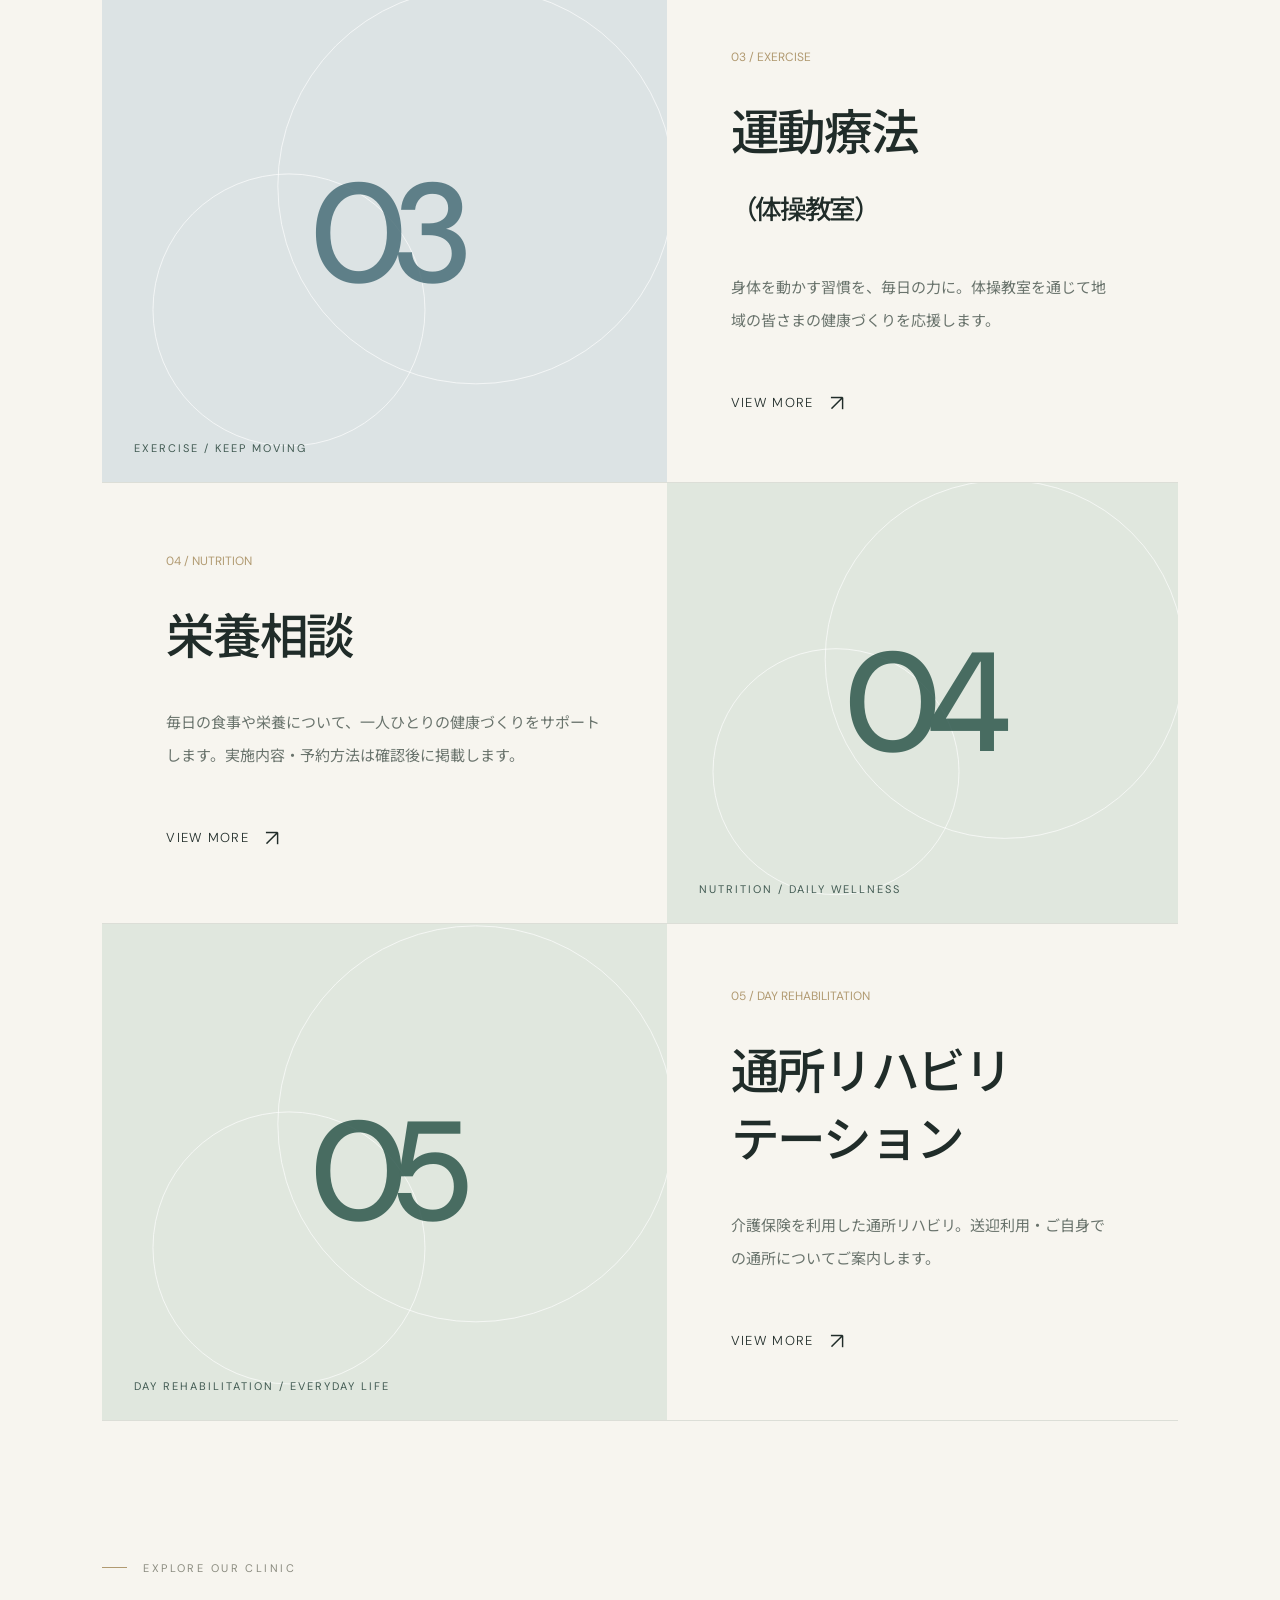
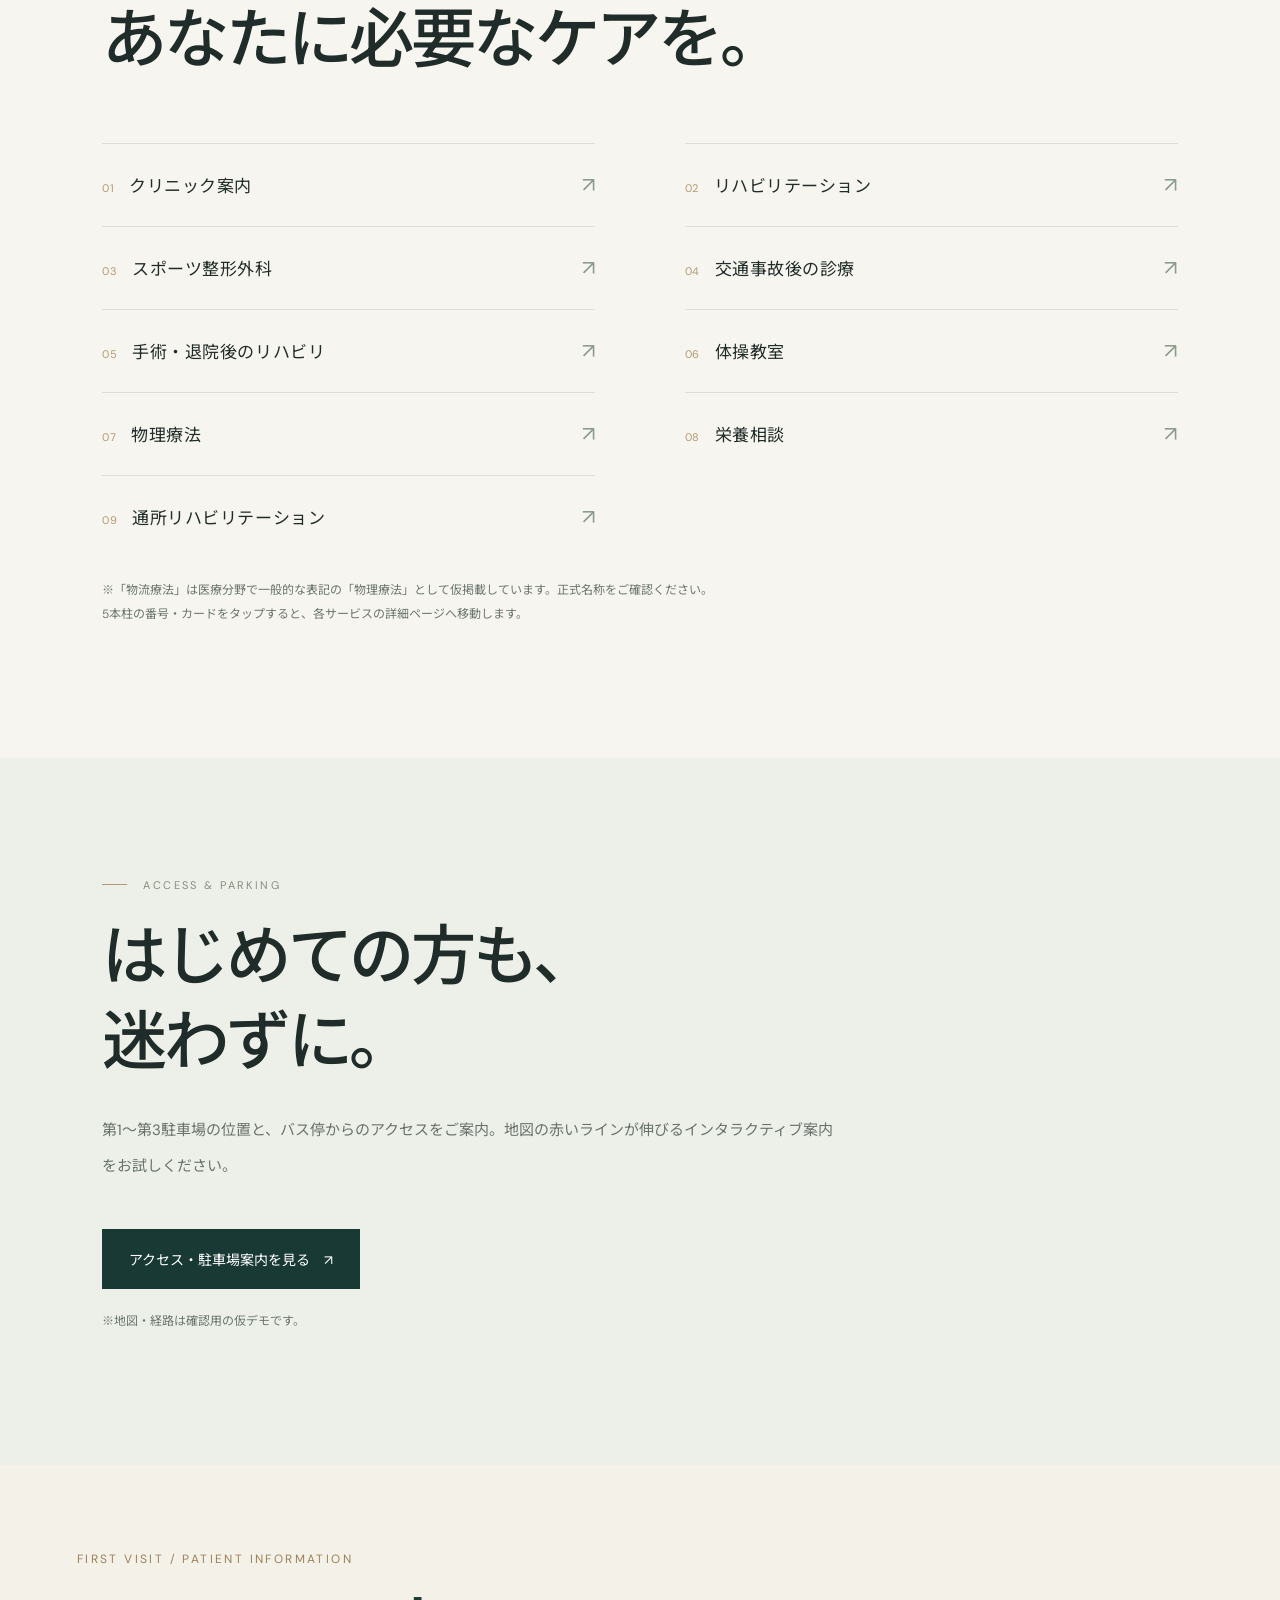
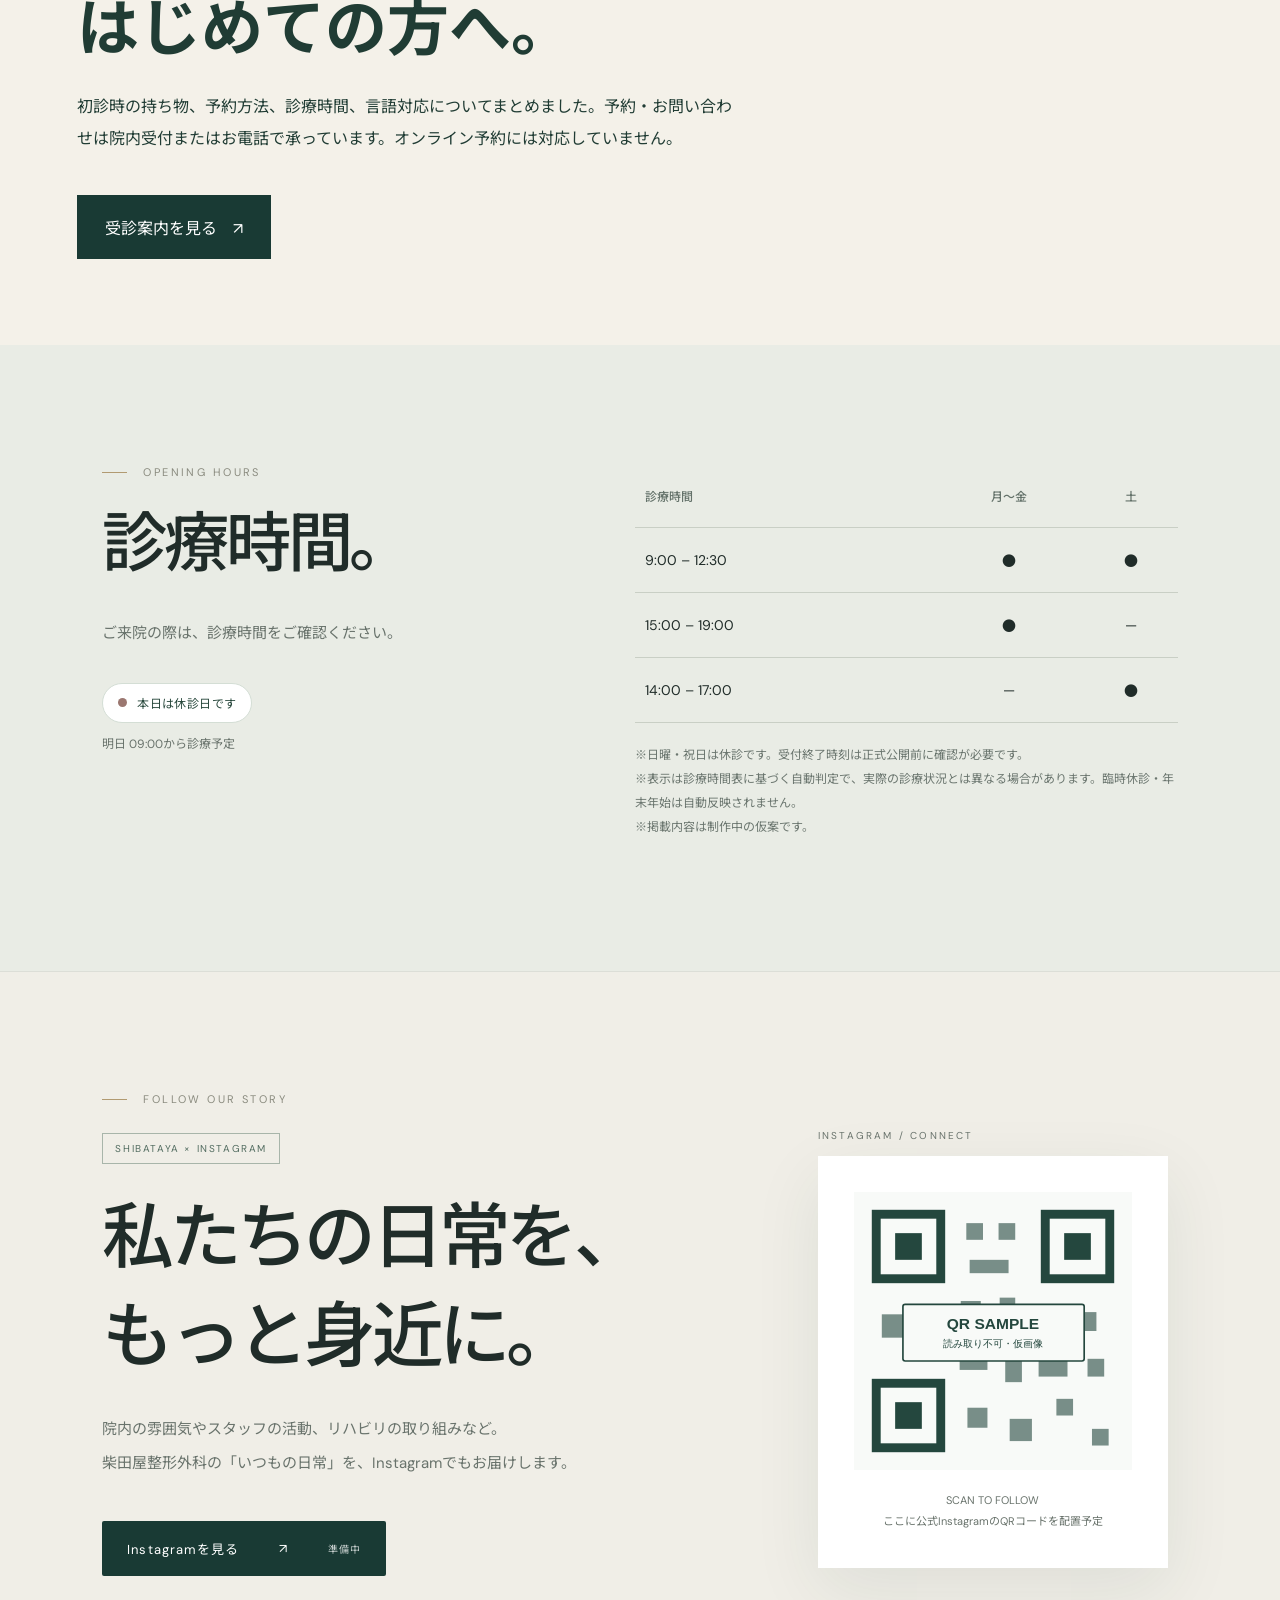
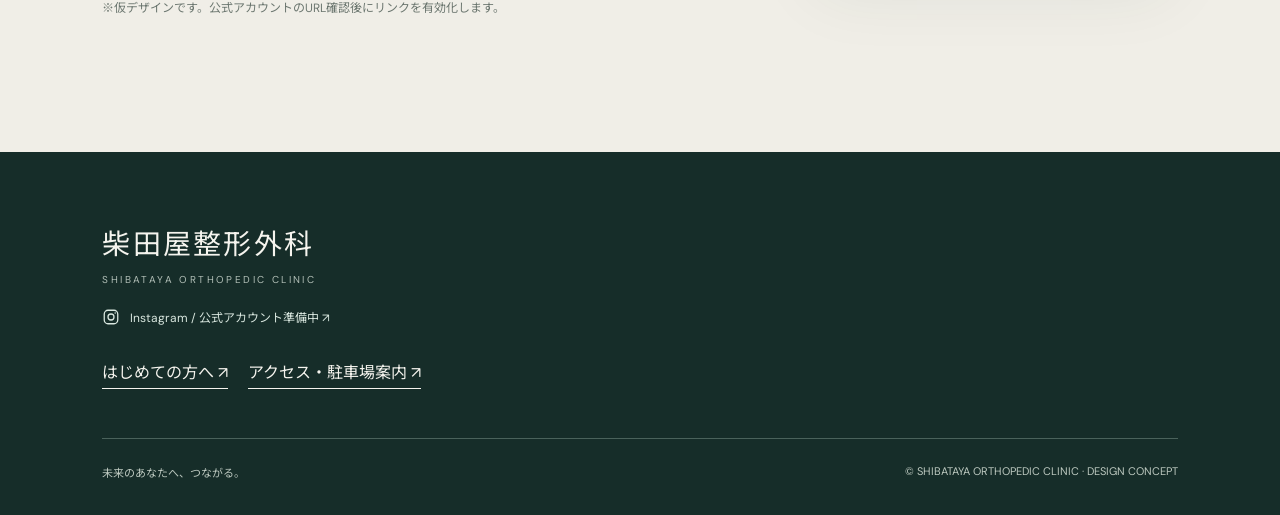
==== commit 34cb47b7: "Add files via upload" ====
--- a/index.html
+++ b/index.html
@@ -101,13 +101,13 @@
 @media(max-width:800px){header .lang-toggle{margin-left:6px;padding:9px 8px;font-size:10px;min-width:65px}header .brand{font-size:15px}}
 </style><style>
 .visit-teaser{padding:86px max(6%,24px);background:#f4f1e9;color:#203c34}.visit-teaser .eyebrow{letter-spacing:.2em;color:#9c8158;font-size:12px}.visit-teaser h2{font-size:clamp(32px,5vw,62px);line-height:1.35;margin:20px 0}.visit-teaser p{max-width:670px;line-height:2}.visit-teaser a{display:inline-flex;background:#193a34;color:white;text-decoration:none;padding:20px 28px;margin-top:24px}.visit-teaser a:focus-visible{outline:3px solid #c9a46b;outline-offset:3px}
-</style></head><body><header><nav><a class="logo" href="#top">柴田屋整形外科<small>SHIBATAYA ORTHOPEDIC CLINIC</small></a><button type="button" class="lang-toggle" data-language-toggle aria-label="Switch to English">ENGLISH</button><button class="menu" aria-label="メニューを開く" aria-expanded="false">☰</button><div class="links" id="navlinks"><a href="rehabilitation.html" data-ja="リハビリテーション" data-en="Rehabilitation">リハビリテーション</a><a href="modalities.html" data-ja="物理療法" data-en="Physical modalities">物理療法</a><a href="exercise.html" data-ja="運動療法（体操教室）" data-en="Exercise classes">運動療法（体操教室）</a><a href="nutrition.html" data-ja="栄養相談" data-en="Nutrition counseling">栄養相談</a><a href="dayrehab.html" data-ja="通所リハビリテーション" data-en="Day rehabilitation">通所リハビリテーション</a><a href="#about">私たちについて</a><a href="#services">5つの柱</a><a href="#guide">ご案内</a><a href="#hours">診療時間</a><a href="access.html">アクセス・駐車場</a><a href="recruit.html" data-ja="採用情報" data-en="Recruit">採用情報</a><a href="#instagram">Instagram</a></div></nav></header><main id="top"><div class="hero"><div class="hero-inner"><div class="eyebrow">Care for your next chapter — SHIBATAYA</div><h1><div class="line-mask"><span>未来のあなたへ、</span></div><div class="line-mask"><span> <span style="color:#46695c">つながる。</span></span></div></h1><p class="lead">動ける喜びを、これからも。<br>一人ひとりの暮らしと、その先の未来に寄り添う。</p><a class="cta" href="#services">5つの取り組みを見る <b>↗</b></a></div><div class="scroll">SCROLL TO EXPLORE</div><div class="hero-index">01 / 04</div></div><section class="dark" id="about"><div class="section-label reveal">Our philosophy</div><h2 class="statement reveal left">治療の、その先へ。<br><em>日々の暮らしに、</em><br>新しい可能性を。</h2><p class="intro reveal" style="margin-top:45px">柴田屋整形外科では、リハビリテーション・物理療法・運動療法（体操教室）・栄養相談・通所リハビリテーションを通じて、幅広い世代の健康と生活をサポートします。身体の状態や目標に合わせて、一歩ずつ前へ進むためのお手伝いをします。</p></section><section id="services"><div class="section-label reveal">Five pillars / 私たちの5本柱</div><nav class="pillar-index" aria-label="5つの取り組みへの案内"><a href="#pillar-1">01 <span>リハビリテーション</span></a><a href="#pillar-2">02 <span>物理療法</span></a><a href="#pillar-3">03 <span>運動療法（体操教室）</span></a><a href="#pillar-4">04 <span>栄養相談</span></a><a href="#pillar-5">05 <span>通所リハビリテーション</span></a></nav><h2 class="section-title reveal">私たちが大切にする、<br>5つのこと。</h2><p class="intro reveal">治療から予防、栄養、日々の暮らしまで。5つの取り組みで支えます。</p><div class="services">
+</style></head><body><header><nav><a class="logo" href="#top">柴田屋整形外科<small>SHIBATAYA ORTHOPEDIC CLINIC</small></a><button type="button" class="lang-toggle" data-language-toggle aria-label="Switch to English">ENGLISH</button><button class="menu" aria-label="メニューを開く" aria-expanded="false">☰</button><div class="links" id="navlinks"><a href="rehabilitation.html" data-ja="リハビリテーション" data-en="Rehabilitation">リハビリテーション</a><a href="modalities.html" data-ja="物理療法" data-en="Physical modalities">物理療法</a><a href="exercise.html" data-ja="運動療法（体操教室）" data-en="Exercise classes">運動療法（体操教室）</a><a href="nutrition.html" data-ja="栄養相談" data-en="Nutrition counseling">栄養相談</a><a href="dayrehab.html" data-ja="通所リハビリテーション" data-en="Day rehabilitation">通所リハビリテーション</a><a href="#about">私たちについて</a><a href="#services">5つの柱</a><a href="#guide">ご案内</a><a href="#hours">診療時間</a><a href="access.html">アクセス・駐車場</a><a href="recruit.html" data-ja="採用情報" data-en="Recruit">採用情報</a><a href="#instagram">Instagram</a></div></nav></header><main id="top"><div class="hero"><div class="hero-inner"><div class="eyebrow">Care for your next chapter — SHIBATAYA</div><h1><div class="line-mask"><span>未来のあなたへ、</span></div><div class="line-mask"><span> <span style="color:#46695c">つながる。</span></span></div></h1><p class="lead">動ける喜びを、これからも。<br>一人ひとりの暮らしと、その先の未来に寄り添う。</p><a class="cta" href="#services">5つの取り組みを見る <b>↗</b></a></div><div class="scroll">SCROLL TO EXPLORE</div><div class="hero-index">01 / 04</div></div><section class="dark" id="about"><div class="section-label reveal">Our philosophy</div><h2 class="statement reveal left">治療の、その先へ。<br><em>日々の暮らしに、</em><br>新しい可能性を。</h2><p class="intro reveal" style="margin-top:45px">柴田屋整形外科では、リハビリテーション・物理療法・運動療法（体操教室）・栄養相談・通所リハビリテーションを通じて、幅広い世代の健康と生活をサポートします。身体の状態や目標に合わせて、一歩ずつ前へ進むためのお手伝いをします。</p></section><section id="services"><div class="section-label reveal">Five pillars / 私たちの5本柱</div><nav class="pillar-index" aria-label="5つの取り組みへの案内"><a href="rehabilitation.html">01 <span>リハビリテーション</span></a><a href="modalities.html">02 <span>物理療法</span></a><a href="exercise.html">03 <span>運動療法（体操教室）</span></a><a href="nutrition.html">04 <span>栄養相談</span></a><a href="dayrehab.html">05 <span>通所リハビリテーション</span></a></nav><h2 class="section-title reveal">私たちが大切にする、<br>5つのこと。</h2><p class="intro reveal">治療から予防、栄養、日々の暮らしまで。5つの取り組みで支えます。</p><div class="services">
 <a id="pillar-1" class="service" href="rehabilitation.html" aria-label="リハビリテーションのご案内"><div class="service-visual panel-visual"><span class="visual-word">01</span><span class="visual-caption">REHABILITATION / MOVE FORWARD</span></div><div class="service-copy panel-copy"><div class="num">01 / REHABILITATION</div><h3>リハビリ<br>テーション</h3><p>理学療法士が身体の状態を確認し、一人ひとりの目標に合わせた個別のリハビリを行います。</p><div class="arrow">VIEW MORE</div></div></a>
 <a id="pillar-2" class="service" href="modalities.html" aria-label="物理療法のご案内"><div class="service-visual panel-visual"><span class="visual-word">02</span><span class="visual-caption">PHYSICAL THERAPY / RELIEF & CARE</span></div><div class="service-copy panel-copy"><div class="num">02 / PHYSICAL THERAPY</div><h3>物理療法</h3><p>物理的な刺激を用いた治療を通じて、症状に応じたケアを行います。具体的な機器・適応は確認後に掲載します。</p><div class="arrow">VIEW MORE</div></div></a>
 <a id="pillar-3" class="service" href="exercise.html" aria-label="運動療法・体操教室のご案内"><div class="service-visual panel-visual"><span class="visual-word">03</span><span class="visual-caption">EXERCISE / KEEP MOVING</span></div><div class="service-copy panel-copy"><div class="num">03 / EXERCISE</div><h3>運動療法<br><small style="font-size:.55em">（体操教室）</small></h3><p>身体を動かす習慣を、毎日の力に。体操教室を通じて地域の皆さまの健康づくりを応援します。</p><div class="arrow">VIEW MORE</div></div></a>
 <a id="pillar-4" class="service" href="nutrition.html" aria-label="栄養相談のご案内"><div class="service-visual panel-visual"><span class="visual-word">04</span><span class="visual-caption">NUTRITION / DAILY WELLNESS</span></div><div class="service-copy panel-copy"><div class="num">04 / NUTRITION</div><h3>栄養相談</h3><p>毎日の食事や栄養について、一人ひとりの健康づくりをサポートします。実施内容・予約方法は確認後に掲載します。</p><div class="arrow">VIEW MORE</div></div></a>
 <a id="pillar-5" class="service" href="dayrehab.html" aria-label="通所リハビリテーションのご案内"><div class="service-visual panel-visual"><span class="visual-word">05</span><span class="visual-caption">DAY REHABILITATION / EVERYDAY LIFE</span></div><div class="service-copy panel-copy"><div class="num">05 / DAY REHABILITATION</div><h3>通所リハビリ<br>テーション</h3><p>介護保険を利用した通所リハビリ。送迎利用・ご自身での通所についてご案内します。</p><div class="arrow">VIEW MORE</div></div></a>
-</div></section><section id="guide" style="padding-top:20px"><div class="section-label reveal">Explore our clinic</div><h2 class="section-title reveal">あなたに必要なケアを。</h2><div class="topics"><a class="topic reveal left" href="#hours"><span><small>01</small>クリニック案内</span><span>↗</span></a><a class="topic reveal right" href="#services"><span><small>02</small>リハビリテーション</span><span>↗</span></a><a class="topic reveal left" href="#services"><span><small>03</small>スポーツ整形外科</span><span>↗</span></a><a class="topic reveal right" href="#services"><span><small>04</small>交通事故後の診療</span><span>↗</span></a><a class="topic reveal left" href="#services"><span><small>05</small>手術・退院後のリハビリ</span><span>↗</span></a><a class="topic reveal right" href="#services"><span><small>06</small>体操教室</span><span>↗</span></a><a class="topic reveal left" href="#services"><span><small>07</small>物理療法</span><span>↗</span></a><a class="topic reveal right" href="#services"><span><small>08</small>栄養相談</span><span>↗</span></a><a class="topic reveal left" href="#services"><span><small>09</small>通所リハビリテーション</span><span>↗</span></a></div><p class="note">※「物流療法」は医療分野で一般的な表記の「物理療法」として仮掲載しています。正式名称をご確認ください。<br>各サービスをタップすると、スクロールストーリー形式の詳細ページをご覧いただけます。</p></section><section id="access-preview" style="background:#edf0e9"><div class="section-label reveal">Access & Parking</div><h2 class="section-title reveal left">はじめての方も、<br>迷わずに。</h2><p class="intro reveal">第1〜第3駐車場の位置と、バス停からのアクセスをご案内。地図の赤いラインが伸びるインタラクティブ案内をお試しください。</p><a href="access.html" style="display:inline-flex;margin-top:30px;background:#193a34;color:white;padding:20px 27px;text-decoration:none;font-size:14px">アクセス・駐車場案内を見る　↗</a><p class="note">※地図・経路は確認用の仮デモです。</p></section><section class="visit-teaser" id="first-visit"><div class="eyebrow">FIRST VISIT / PATIENT INFORMATION</div><h2 data-ja="はじめての方へ。" data-en="Before your visit.">はじめての方へ。</h2><p data-ja="初診時の持ち物、予約方法、診療時間、言語対応についてまとめました。予約・お問い合わせは院内受付またはお電話で承っています。オンライン予約には対応していません。" data-en="Find out what to bring, how to book, clinic hours, and language availability. Appointments and inquiries are handled at the reception desk or by phone. Online booking is not available.">初診時の持ち物、予約方法、診療時間、言語対応についてまとめました。予約・お問い合わせは院内受付またはお電話で承っています。オンライン予約には対応していません。</p><a href="visit.html" data-ja="受診案内を見る　↗" data-en="View patient information ↗">受診案内を見る　↗</a></section><section class="hours" id="hours"><div class="hours-wrap"><div><div class="section-label reveal">Opening hours</div><h2 class="section-title reveal">診療時間。</h2><p class="intro reveal">ご来院の際は、診療時間をご確認ください。</p><div class="status-block" role="group" aria-label="診療時間の自動案内"><div class="clinic-status" id="clinicStatus" data-state="unknown" role="status" aria-live="polite"><span class="status-dot" aria-hidden="true"></span><span id="clinicStatusText">診療時間を確認しています…</span></div><div class="status-next" id="clinicNext">日本時間を基準に自動更新します。</div></div></div><div class="reveal right"><table><thead><tr><th>診療時間</th><th>月〜金</th><th>土</th></tr></thead><tbody><tr><td>9:00 – 12:30</td><td>●</td><td>●</td></tr><tr><td>15:00 – 19:00</td><td>●</td><td>—</td></tr><tr><td>14:00 – 17:00</td><td>—</td><td>●</td></tr></tbody></table><p class="note">※日曜・祝日は休診です。受付終了時刻は正式公開前に確認が必要です。<br>※表示は診療時間表に基づく自動判定で、実際の診療状況とは異なる場合があります。臨時休診・年末年始は自動反映されません。<br>※掲載内容は制作中の仮案です。</p></div></div></section><section class="instagram" id="instagram"><div class="ig-layout"><div><div class="section-label">Follow our story</div><div class="ig-tag" style="margin-top:27px">SHIBATAYA × INSTAGRAM</div><h2 class="ig-head">私たちの日常を、<br>もっと身近に。</h2><p class="ig-desc">院内の雰囲気やスタッフの活動、リハビリの取り組みなど。<br>柴田屋整形外科の「いつもの日常」を、Instagramでもお届けします。</p><span class="ig-cta" aria-label="Instagramリンクは準備中です">Instagramを見る <span aria-hidden="true">↗</span> <small style="font-size:10px;opacity:.75">準備中</small></span><p class="note">※仮デザインです。公式アカウントのURL確認後にリンクを有効化します。</p></div><div class="ig-qr-panel"><div class="ig-qr"><svg viewBox="0 0 250 250" role="img" aria-label="QRコード設置予定のダミー画像"><rect width="250" height="250" fill="#f8faf8"/><g fill="none" stroke="#24473e" stroke-width="8"><rect x="20" y="20" width="58" height="58"/><rect x="172" y="20" width="58" height="58"/><rect x="20" y="172" width="58" height="58"/></g><g fill="#24473e"><rect x="37" y="37" width="24" height="24"/><rect x="189" y="37" width="24" height="24"/><rect x="37" y="189" width="24" height="24"/></g><g fill="#24473e" opacity=".6"><rect x="101" y="28" width="15" height="15"/><rect x="130" y="28" width="15" height="15"/><rect x="104" y="61" width="35" height="12"/><rect x="96" y="98" width="18" height="18"/><rect x="131" y="95" width="14" height="14"/><rect x="164" y="106" width="17" height="17"/><rect x="201" y="108" width="17" height="17"/><rect x="25" y="110" width="21" height="21"/><rect x="57" y="135" width="17" height="17"/><rect x="95" y="145" width="25" height="15"/><rect x="136" y="144" width="15" height="27"/><rect x="166" y="150" width="26" height="16"/><rect x="210" y="150" width="15" height="16"/><rect x="102" y="194" width="18" height="18"/><rect x="140" y="204" width="20" height="20"/><rect x="182" y="186" width="15" height="15"/><rect x="214" y="213" width="15" height="15"/></g><rect x="44" y="101" width="163" height="51" rx="2" fill="#f8faf8" stroke="#24473e" stroke-width="1.5"/><text x="125" y="123" text-anchor="middle" font-size="14" fill="#24473e" font-family="sans-serif" font-weight="bold">QR SAMPLE</text><text x="125" y="139" text-anchor="middle" font-size="9" fill="#24473e" font-family="sans-serif">読み取り不可・仮画像</text></svg></div><div class="ig-qr-note">SCAN TO FOLLOW<br>ここに公式InstagramのQRコードを配置予定</div></div></div></section></main><footer><div class="footer-title">柴田屋整形外科</div><div class="footer-sub">SHIBATAYA ORTHOPEDIC CLINIC</div><a class="ig-footer" href="#instagram"><svg viewBox="0 0 24 24" fill="none" stroke="currentColor" stroke-width="1.7" aria-hidden="true"><rect x="3" y="3" width="18" height="18" rx="5"/><circle cx="12" cy="12" r="4"/><circle cx="17.6" cy="6.5" r="1" fill="currentColor" stroke="none"/></svg> Instagram / 公式アカウント準備中 ↗</a><p style="margin-top:28px"><a href="visit.html" style="border-bottom:1px solid currentColor;padding-bottom:5px;margin-right:20px">はじめての方へ ↗</a><a href="access.html" style="border-bottom:1px solid currentColor;padding-bottom:5px">アクセス・駐車場案内 ↗</a></p><div class="footline"></div><div class="footbottom"><span>未来のあなたへ、つながる。</span><span>© SHIBATAYA ORTHOPEDIC CLINIC · DESIGN CONCEPT</span></div></footer><script>
+</div></section><section id="guide" style="padding-top:20px"><div class="section-label reveal">Explore our clinic</div><h2 class="section-title reveal">あなたに必要なケアを。</h2><div class="topics"><a class="topic reveal left" href="#hours"><span><small>01</small>クリニック案内</span><span>↗</span></a><a class="topic reveal right" href="rehabilitation.html"><span><small>02</small>リハビリテーション</span><span>↗</span></a><a class="topic reveal left" href="#services"><span><small>03</small>スポーツ整形外科</span><span>↗</span></a><a class="topic reveal right" href="#services"><span><small>04</small>交通事故後の診療</span><span>↗</span></a><a class="topic reveal left" href="#services"><span><small>05</small>手術・退院後のリハビリ</span><span>↗</span></a><a class="topic reveal right" href="exercise.html"><span><small>06</small>体操教室</span><span>↗</span></a><a class="topic reveal left" href="modalities.html"><span><small>07</small>物理療法</span><span>↗</span></a><a class="topic reveal right" href="nutrition.html"><span><small>08</small>栄養相談</span><span>↗</span></a><a class="topic reveal left" href="dayrehab.html"><span><small>09</small>通所リハビリテーション</span><span>↗</span></a></div><p class="note">※「物流療法」は医療分野で一般的な表記の「物理療法」として仮掲載しています。正式名称をご確認ください。<br>5本柱の番号・カードをタップすると、各サービスの詳細ページへ移動します。</p></section><section id="access-preview" style="background:#edf0e9"><div class="section-label reveal">Access & Parking</div><h2 class="section-title reveal left">はじめての方も、<br>迷わずに。</h2><p class="intro reveal">第1〜第3駐車場の位置と、バス停からのアクセスをご案内。地図の赤いラインが伸びるインタラクティブ案内をお試しください。</p><a href="access.html" style="display:inline-flex;margin-top:30px;background:#193a34;color:white;padding:20px 27px;text-decoration:none;font-size:14px">アクセス・駐車場案内を見る　↗</a><p class="note">※地図・経路は確認用の仮デモです。</p></section><section class="visit-teaser" id="first-visit"><div class="eyebrow">FIRST VISIT / PATIENT INFORMATION</div><h2 data-ja="はじめての方へ。" data-en="Before your visit.">はじめての方へ。</h2><p data-ja="初診時の持ち物、予約方法、診療時間、言語対応についてまとめました。予約・お問い合わせは院内受付またはお電話で承っています。オンライン予約には対応していません。" data-en="Find out what to bring, how to book, clinic hours, and language availability. Appointments and inquiries are handled at the reception desk or by phone. Online booking is not available.">初診時の持ち物、予約方法、診療時間、言語対応についてまとめました。予約・お問い合わせは院内受付またはお電話で承っています。オンライン予約には対応していません。</p><a href="visit.html" data-ja="受診案内を見る　↗" data-en="View patient information ↗">受診案内を見る　↗</a></section><section class="hours" id="hours"><div class="hours-wrap"><div><div class="section-label reveal">Opening hours</div><h2 class="section-title reveal">診療時間。</h2><p class="intro reveal">ご来院の際は、診療時間をご確認ください。</p><div class="status-block" role="group" aria-label="診療時間の自動案内"><div class="clinic-status" id="clinicStatus" data-state="unknown" role="status" aria-live="polite"><span class="status-dot" aria-hidden="true"></span><span id="clinicStatusText">診療時間を確認しています…</span></div><div class="status-next" id="clinicNext">日本時間を基準に自動更新します。</div></div></div><div class="reveal right"><table><thead><tr><th>診療時間</th><th>月〜金</th><th>土</th></tr></thead><tbody><tr><td>9:00 – 12:30</td><td>●</td><td>●</td></tr><tr><td>15:00 – 19:00</td><td>●</td><td>—</td></tr><tr><td>14:00 – 17:00</td><td>—</td><td>●</td></tr></tbody></table><p class="note">※日曜・祝日は休診です。受付終了時刻は正式公開前に確認が必要です。<br>※表示は診療時間表に基づく自動判定で、実際の診療状況とは異なる場合があります。臨時休診・年末年始は自動反映されません。<br>※掲載内容は制作中の仮案です。</p></div></div></section><section class="instagram" id="instagram"><div class="ig-layout"><div><div class="section-label">Follow our story</div><div class="ig-tag" style="margin-top:27px">SHIBATAYA × INSTAGRAM</div><h2 class="ig-head">私たちの日常を、<br>もっと身近に。</h2><p class="ig-desc">院内の雰囲気やスタッフの活動、リハビリの取り組みなど。<br>柴田屋整形外科の「いつもの日常」を、Instagramでもお届けします。</p><span class="ig-cta" aria-label="Instagramリンクは準備中です">Instagramを見る <span aria-hidden="true">↗</span> <small style="font-size:10px;opacity:.75">準備中</small></span><p class="note">※仮デザインです。公式アカウントのURL確認後にリンクを有効化します。</p></div><div class="ig-qr-panel"><div class="ig-qr"><svg viewBox="0 0 250 250" role="img" aria-label="QRコード設置予定のダミー画像"><rect width="250" height="250" fill="#f8faf8"/><g fill="none" stroke="#24473e" stroke-width="8"><rect x="20" y="20" width="58" height="58"/><rect x="172" y="20" width="58" height="58"/><rect x="20" y="172" width="58" height="58"/></g><g fill="#24473e"><rect x="37" y="37" width="24" height="24"/><rect x="189" y="37" width="24" height="24"/><rect x="37" y="189" width="24" height="24"/></g><g fill="#24473e" opacity=".6"><rect x="101" y="28" width="15" height="15"/><rect x="130" y="28" width="15" height="15"/><rect x="104" y="61" width="35" height="12"/><rect x="96" y="98" width="18" height="18"/><rect x="131" y="95" width="14" height="14"/><rect x="164" y="106" width="17" height="17"/><rect x="201" y="108" width="17" height="17"/><rect x="25" y="110" width="21" height="21"/><rect x="57" y="135" width="17" height="17"/><rect x="95" y="145" width="25" height="15"/><rect x="136" y="144" width="15" height="27"/><rect x="166" y="150" width="26" height="16"/><rect x="210" y="150" width="15" height="16"/><rect x="102" y="194" width="18" height="18"/><rect x="140" y="204" width="20" height="20"/><rect x="182" y="186" width="15" height="15"/><rect x="214" y="213" width="15" height="15"/></g><rect x="44" y="101" width="163" height="51" rx="2" fill="#f8faf8" stroke="#24473e" stroke-width="1.5"/><text x="125" y="123" text-anchor="middle" font-size="14" fill="#24473e" font-family="sans-serif" font-weight="bold">QR SAMPLE</text><text x="125" y="139" text-anchor="middle" font-size="9" fill="#24473e" font-family="sans-serif">読み取り不可・仮画像</text></svg></div><div class="ig-qr-note">SCAN TO FOLLOW<br>ここに公式InstagramのQRコードを配置予定</div></div></div></section></main><footer><div class="footer-title">柴田屋整形外科</div><div class="footer-sub">SHIBATAYA ORTHOPEDIC CLINIC</div><a class="ig-footer" href="#instagram"><svg viewBox="0 0 24 24" fill="none" stroke="currentColor" stroke-width="1.7" aria-hidden="true"><rect x="3" y="3" width="18" height="18" rx="5"/><circle cx="12" cy="12" r="4"/><circle cx="17.6" cy="6.5" r="1" fill="currentColor" stroke="none"/></svg> Instagram / 公式アカウント準備中 ↗</a><p style="margin-top:28px"><a href="visit.html" style="border-bottom:1px solid currentColor;padding-bottom:5px;margin-right:20px">はじめての方へ ↗</a><a href="access.html" style="border-bottom:1px solid currentColor;padding-bottom:5px">アクセス・駐車場案内 ↗</a></p><div class="footline"></div><div class="footbottom"><span>未来のあなたへ、つながる。</span><span>© SHIBATAYA ORTHOPEDIC CLINIC · DESIGN CONCEPT</span></div></footer><script>
 (function(){
   var m=document.querySelector('.menu'), l=document.querySelector('.links');
   if(!m||!l)return;
@@ -152,7 +152,7 @@
 })();
 </script><script>
 (function(){
- const dict={"柴田屋整形外科": "Shibataya Orthopedic Clinic", "私たちについて": "About us", "5つの柱": "Five pillars", "ご案内": "Services", "診療時間": "Hours", "アクセス・駐車場": "Access & parking", "未来のあなたへ、": "For your future,", "つながる。": "we care.", "動ける喜びを、これからも。": "Keep moving, keep thriving.", "一人ひとりの暮らしと、その先の未来に寄り添う。": "Supporting your daily life and the possibilities ahead.", "5つの取り組みを見る": "Explore our five services", "治療の、その先へ。": "Beyond treatment.", "日々の暮らしに、": "Bringing new possibilities", "新しい可能性を。": "to everyday life.", "柴田屋整形外科では、リハビリテーション・物理療法・運動療法（体操教室）・栄養相談・通所リハビリテーションを通じて、幅広い世代の健康と生活をサポートします。身体の状態や目標に合わせて、一歩ずつ前へ進むためのお手伝いをします。": "We support health and daily life through rehabilitation, physical modalities, exercise classes, nutrition counseling, and outpatient day rehabilitation. Care is tailored to each person’s needs and goals.", "Five pillars / 私たちの5本柱": "Five pillars / Our services", "リハビリテーション": "Rehabilitation", "物理療法": "Physical modalities", "運動療法（体操教室）": "Exercise classes", "栄養相談": "Nutrition counseling", "通所リハビリテーション": "Day rehabilitation", "私たちが大切にする、": "Five ways", "5つのこと。": "we support you.", "治療から予防、栄養、日々の暮らしまで。5つの取り組みで支えます。": "From treatment and prevention to nutrition and daily living.", "リハビリ": "Rehabili-", "テーション": "tation", "理学療法士が身体の状態を確認し、一人ひとりの目標に合わせた個別のリハビリを行います。": "Our physical therapists assess your condition and provide individualized rehabilitation.", "物理的な刺激を用いた治療を通じて、症状に応じたケアを行います。具体的な機器・適応は確認後に掲載します。": "Physical modalities may be used as part of care. Specific equipment and indications are to be confirmed.", "運動療法": "Exercise therapy", "（体操教室）": "(Group classes)", "身体を動かす習慣を、毎日の力に。体操教室を通じて地域の皆さまの健康づくりを応援します。": "Our exercise classes help people build healthy movement habits.", "通所リハビリ": "Day rehabili-", "介護保険を利用した通所リハビリ。送迎利用・ご自身での通所についてご案内します。": "Day rehabilitation under long-term care insurance. Transport and self-commuting options are available for discussion.", "毎日の食事や栄養について、一人ひとりの健康づくりをサポートします。実施内容・予約方法は確認後に掲載します。": "Support for healthier eating and nutrition. Service details and booking procedures are to be confirmed.", "あなたに必要なケアを。": "Care that fits your needs.", "クリニック案内": "About the clinic", "スポーツ整形外科": "Sports orthopedics", "交通事故後の診療": "Care after traffic accidents", "手術・退院後のリハビリ": "Post-operative rehabilitation", "体操教室": "Exercise classes", "※「物流療法」は医療分野で一般的な表記の「物理療法」として仮掲載しています。正式名称をご確認ください。": "Note: “Physical modalities” is a provisional label; please confirm the official service name.", "各サービスをタップすると、スクロールストーリー形式の詳細ページをご覧いただけます。": "Detailed service pages are in development; links are for demonstration.", "はじめての方も、": "A clear route,", "迷わずに。": "every visit.", "第1〜第3駐車場の位置と、バス停からのアクセスをご案内。地図の赤いラインが伸びるインタラクティブ案内をお試しください。": "Explore our three parking areas and nearby bus stops with an animated route map.", "アクセス・駐車場案内を見る　↗": "View access & parking guide ↗", "※地図・経路は確認用の仮デモです。": "Map and routes are illustrative only.", "診療時間。": "Opening hours.", "ご来院の際は、診療時間をご確認ください。": "Please check our hours before visiting.", "診療時間を確認しています…": "Checking clinic hours…", "日本時間を基準に自動更新します。": "Automatically updated using Japan Standard Time.", "月〜金": "Mon–Fri", "土": "Sat", "※日曜・祝日は休診です。受付終了時刻は正式公開前に確認が必要です。": "Closed Sundays and public holidays. Last check-in time requires confirmation.", "※表示は診療時間表に基づく自動判定で、実際の診療状況とは異なる場合があります。臨時休診・年末年始は自動反映されません。": "Status is estimated from the schedule, not live clinic operations. Special closures are not automatically included.", "※掲載内容は制作中の仮案です。": "Content is provisional.", "私たちの日常を、": "A closer look", "もっと身近に。": "at our everyday work.", "院内の雰囲気やスタッフの活動、リハビリの取り組みなど。": "Get a glimpse of our clinic, staff and rehabilitation activities.", "柴田屋整形外科の「いつもの日常」を、Instagramでもお届けします。": "Follow our everyday moments on Instagram.", "Instagramを見る": "View Instagram", "準備中": "Coming soon", "※仮デザインです。公式アカウントのURL確認後にリンクを有効化します。": "Demo only. The official Instagram link will be added after confirmation.", "ここに公式InstagramのQRコードを配置予定": "Official Instagram QR code coming soon", "Instagram / 公式アカウント準備中 ↗": "Instagram / Coming soon ↗", "アクセス・駐車場案内 ↗": "Access & parking ↗", "未来のあなたへ、つながる。": "Caring for your future.", "← トップページへ": "← Back to home", "ACCESS & PARKING / アクセス案内": "ACCESS & PARKING / Directions", "お車・バスでのご来院を、ひと目で分かりやすく。": "Find your way here by car or bus.", "目的地を選ぶと、赤いラインが伸びて経路のイメージを表示します。": "Select a destination to see an animated route in red.", "ご来院方法をお選びください。": "How will you arrive?", "01　お車でお越しの方 ↗": "01  By car ↗", "02　バスでお越しの方 ↗": "02  By bus ↗", "目的地を選択すると、下の地図に経路が描かれます": "Select a destination to draw a route on the map below", "↻ ルートを再生": "↻ Replay route", "赤いラインが表示されます。": "The red route will appear here.", "周辺イラストマップ / 位置関係の仮図": "Illustrative area map / Not to scale", "※これはお送りいただいた地図の位置関係を参考にした": "This is an", "仮のイラスト": "illustrative map", "です。道路形状・入口・通行方向・ルートは未確認のため、実際の道案内には使用しないでください。": "based on the supplied reference. Roads, entrances and routes are unverified. Do not use for navigation.", "北側の駐車場（仮）": "North parking (provisional)", "南側の駐車場（仮）": "South parking (provisional)", "東側の駐車場（仮）": "East parking (provisional)", "北側のバス停（仮）": "North bus stop (provisional)", "南側のバス停（仮）": "South bus stop (provisional)", "地図の赤いラインは動作確認用の概略ルートです。": "The red line is a demonstration route only.", "駐車場入口の写真は今後追加予定": "Parking entrance photo coming soon", "電車をご利用の方へ。": "Arriving by train", "最寄り駅から徒歩約10分。駅名と正式な徒歩経路は確認後に掲載します。電車はシンプルなテキスト案内とする予定です。": "About a 10-minute walk from the nearest station. Station name and walking route will be confirmed.", "柴田屋整形外科｜アクセス案内デモ（非公式・経路未検証）": "Shibataya Orthopedic Clinic | Unofficial route demo (unverified)", "大通り（バス路線）": "Main road (bus route)", "北側の道路": "North road", "クリニック前の道路": "Clinic road", "南側の道路": "South road", "柴田屋": "Shibataya", "整形外科": "Orthopedics", "北側駐車場": "North parking", "南側駐車場": "South parking", "東側駐車場": "East parking", "北側バス停": "North bus stop", "南側バス停": "South bus stop", "駐車場入口や進入方向は未確認です。赤い線は概略ルートの動作デモです。": "Parking entrances and approach directions are unverified. The route is a demo.", "バス停の正式名称・安全な横断経路は未確認です。赤い線は概略ルートの動作デモです。": "Bus stop names and safe crossing routes are unverified. The route is a demo.", "バス停と横断歩道の写真は今後追加予定": "Bus stop and crossing photos coming soon", "端末の動きを減らす設定により、経路を静止表示しています。": "Reduced motion is enabled; showing a static route.", "赤いラインを描画しています…": "Drawing the red route…", "経路の描画が完了しました。別の場所を選んで切り替えられます。": "Route complete. Choose another destination to switch.", "本日の診療は終了しました": "Clinic hours have ended for today.", "本日は休診日です": "Closed today.", "診療開始前です": "Not yet open.", "現在は午前の診療時間内です": "Within morning clinic hours.", "現在は昼の休診時間です": "Closed for the midday break.", "現在は午後の診療時間内です": "Within afternoon clinic hours.", "診療時間内の目安表示です。受付状況は院内でご確認ください。": "Estimated clinic hours; please confirm check-in availability.", "診療時間は下の表をご確認ください": "Please see the opening-hours table below.", "自動判定を利用できません。": "Automatic status is unavailable.", "次回の診療時間は診療表をご確認ください": "Please check the schedule for the next opening.", "本日": "Today", "明日": "Tomorrow", "から診療予定": "scheduled opening", "月": "/", "日": ""};
+ const dict={"柴田屋整形外科": "Shibataya Orthopedic Clinic", "私たちについて": "About us", "5つの柱": "Five pillars", "ご案内": "Services", "診療時間": "Hours", "アクセス・駐車場": "Access & parking", "未来のあなたへ、": "For your future,", "つながる。": "we care.", "動ける喜びを、これからも。": "Keep moving, keep thriving.", "一人ひとりの暮らしと、その先の未来に寄り添う。": "Supporting your daily life and the possibilities ahead.", "5つの取り組みを見る": "Explore our five services", "治療の、その先へ。": "Beyond treatment.", "日々の暮らしに、": "Bringing new possibilities", "新しい可能性を。": "to everyday life.", "柴田屋整形外科では、リハビリテーション・物理療法・運動療法（体操教室）・栄養相談・通所リハビリテーションを通じて、幅広い世代の健康と生活をサポートします。身体の状態や目標に合わせて、一歩ずつ前へ進むためのお手伝いをします。": "We support health and daily life through rehabilitation, physical modalities, exercise classes, nutrition counseling, and outpatient day rehabilitation. Care is tailored to each person’s needs and goals.", "Five pillars / 私たちの5本柱": "Five pillars / Our services", "リハビリテーション": "Rehabilitation", "物理療法": "Physical modalities", "運動療法（体操教室）": "Exercise classes", "栄養相談": "Nutrition counseling", "通所リハビリテーション": "Day rehabilitation", "私たちが大切にする、": "Five ways", "5つのこと。": "we support you.", "治療から予防、栄養、日々の暮らしまで。5つの取り組みで支えます。": "From treatment and prevention to nutrition and daily living.", "リハビリ": "Rehabili-", "テーション": "tation", "理学療法士が身体の状態を確認し、一人ひとりの目標に合わせた個別のリハビリを行います。": "Our physical therapists assess your condition and provide individualized rehabilitation.", "物理的な刺激を用いた治療を通じて、症状に応じたケアを行います。具体的な機器・適応は確認後に掲載します。": "Physical modalities may be used as part of care. Specific equipment and indications are to be confirmed.", "運動療法": "Exercise therapy", "（体操教室）": "(Group classes)", "身体を動かす習慣を、毎日の力に。体操教室を通じて地域の皆さまの健康づくりを応援します。": "Our exercise classes help people build healthy movement habits.", "通所リハビリ": "Day rehabili-", "介護保険を利用した通所リハビリ。送迎利用・ご自身での通所についてご案内します。": "Day rehabilitation under long-term care insurance. Transport and self-commuting options are available for discussion.", "毎日の食事や栄養について、一人ひとりの健康づくりをサポートします。実施内容・予約方法は確認後に掲載します。": "Support for healthier eating and nutrition. Service details and booking procedures are to be confirmed.", "あなたに必要なケアを。": "Care that fits your needs.", "クリニック案内": "About the clinic", "スポーツ整形外科": "Sports orthopedics", "交通事故後の診療": "Care after traffic accidents", "手術・退院後のリハビリ": "Post-operative rehabilitation", "体操教室": "Exercise classes", "※「物流療法」は医療分野で一般的な表記の「物理療法」として仮掲載しています。正式名称をご確認ください。": "Note: “Physical modalities” is a provisional label; please confirm the official service name.", "5本柱の番号・カードをタップすると、各サービスの詳細ページへ移動します。": "Detailed service pages are in development; links are for demonstration.", "はじめての方も、": "A clear route,", "迷わずに。": "every visit.", "第1〜第3駐車場の位置と、バス停からのアクセスをご案内。地図の赤いラインが伸びるインタラクティブ案内をお試しください。": "Explore our three parking areas and nearby bus stops with an animated route map.", "アクセス・駐車場案内を見る　↗": "View access & parking guide ↗", "※地図・経路は確認用の仮デモです。": "Map and routes are illustrative only.", "診療時間。": "Opening hours.", "ご来院の際は、診療時間をご確認ください。": "Please check our hours before visiting.", "診療時間を確認しています…": "Checking clinic hours…", "日本時間を基準に自動更新します。": "Automatically updated using Japan Standard Time.", "月〜金": "Mon–Fri", "土": "Sat", "※日曜・祝日は休診です。受付終了時刻は正式公開前に確認が必要です。": "Closed Sundays and public holidays. Last check-in time requires confirmation.", "※表示は診療時間表に基づく自動判定で、実際の診療状況とは異なる場合があります。臨時休診・年末年始は自動反映されません。": "Status is estimated from the schedule, not live clinic operations. Special closures are not automatically included.", "※掲載内容は制作中の仮案です。": "Content is provisional.", "私たちの日常を、": "A closer look", "もっと身近に。": "at our everyday work.", "院内の雰囲気やスタッフの活動、リハビリの取り組みなど。": "Get a glimpse of our clinic, staff and rehabilitation activities.", "柴田屋整形外科の「いつもの日常」を、Instagramでもお届けします。": "Follow our everyday moments on Instagram.", "Instagramを見る": "View Instagram", "準備中": "Coming soon", "※仮デザインです。公式アカウントのURL確認後にリンクを有効化します。": "Demo only. The official Instagram link will be added after confirmation.", "ここに公式InstagramのQRコードを配置予定": "Official Instagram QR code coming soon", "Instagram / 公式アカウント準備中 ↗": "Instagram / Coming soon ↗", "アクセス・駐車場案内 ↗": "Access & parking ↗", "未来のあなたへ、つながる。": "Caring for your future.", "← トップページへ": "← Back to home", "ACCESS & PARKING / アクセス案内": "ACCESS & PARKING / Directions", "お車・バスでのご来院を、ひと目で分かりやすく。": "Find your way here by car or bus.", "目的地を選ぶと、赤いラインが伸びて経路のイメージを表示します。": "Select a destination to see an animated route in red.", "ご来院方法をお選びください。": "How will you arrive?", "01　お車でお越しの方 ↗": "01  By car ↗", "02　バスでお越しの方 ↗": "02  By bus ↗", "目的地を選択すると、下の地図に経路が描かれます": "Select a destination to draw a route on the map below", "↻ ルートを再生": "↻ Replay route", "赤いラインが表示されます。": "The red route will appear here.", "周辺イラストマップ / 位置関係の仮図": "Illustrative area map / Not to scale", "※これはお送りいただいた地図の位置関係を参考にした": "This is an", "仮のイラスト": "illustrative map", "です。道路形状・入口・通行方向・ルートは未確認のため、実際の道案内には使用しないでください。": "based on the supplied reference. Roads, entrances and routes are unverified. Do not use for navigation.", "北側の駐車場（仮）": "North parking (provisional)", "南側の駐車場（仮）": "South parking (provisional)", "東側の駐車場（仮）": "East parking (provisional)", "北側のバス停（仮）": "North bus stop (provisional)", "南側のバス停（仮）": "South bus stop (provisional)", "地図の赤いラインは動作確認用の概略ルートです。": "The red line is a demonstration route only.", "駐車場入口の写真は今後追加予定": "Parking entrance photo coming soon", "電車をご利用の方へ。": "Arriving by train", "最寄り駅から徒歩約10分。駅名と正式な徒歩経路は確認後に掲載します。電車はシンプルなテキスト案内とする予定です。": "About a 10-minute walk from the nearest station. Station name and walking route will be confirmed.", "柴田屋整形外科｜アクセス案内デモ（非公式・経路未検証）": "Shibataya Orthopedic Clinic | Unofficial route demo (unverified)", "大通り（バス路線）": "Main road (bus route)", "北側の道路": "North road", "クリニック前の道路": "Clinic road", "南側の道路": "South road", "柴田屋": "Shibataya", "整形外科": "Orthopedics", "北側駐車場": "North parking", "南側駐車場": "South parking", "東側駐車場": "East parking", "北側バス停": "North bus stop", "南側バス停": "South bus stop", "駐車場入口や進入方向は未確認です。赤い線は概略ルートの動作デモです。": "Parking entrances and approach directions are unverified. The route is a demo.", "バス停の正式名称・安全な横断経路は未確認です。赤い線は概略ルートの動作デモです。": "Bus stop names and safe crossing routes are unverified. The route is a demo.", "バス停と横断歩道の写真は今後追加予定": "Bus stop and crossing photos coming soon", "端末の動きを減らす設定により、経路を静止表示しています。": "Reduced motion is enabled; showing a static route.", "赤いラインを描画しています…": "Drawing the red route…", "経路の描画が完了しました。別の場所を選んで切り替えられます。": "Route complete. Choose another destination to switch.", "本日の診療は終了しました": "Clinic hours have ended for today.", "本日は休診日です": "Closed today.", "診療開始前です": "Not yet open.", "現在は午前の診療時間内です": "Within morning clinic hours.", "現在は昼の休診時間です": "Closed for the midday break.", "現在は午後の診療時間内です": "Within afternoon clinic hours.", "診療時間内の目安表示です。受付状況は院内でご確認ください。": "Estimated clinic hours; please confirm check-in availability.", "診療時間は下の表をご確認ください": "Please see the opening-hours table below.", "自動判定を利用できません。": "Automatic status is unavailable.", "次回の診療時間は診療表をご確認ください": "Please check the schedule for the next opening.", "本日": "Today", "明日": "Tomorrow", "から診療予定": "scheduled opening", "月": "/", "日": ""};
  const isJapanese=/[\u3040-\u30ff\u3400-\u9fff]/;
  const texts=[];
  const walker=document.createTreeWalker(document.body,NodeFilter.SHOW_TEXT,{acceptNode(n){return n.parentElement && !['SCRIPT','STYLE'].includes(n.parentElement.tagName) && isJapanese.test(n.nodeValue)?NodeFilter.FILTER_ACCEPT:NodeFilter.FILTER_REJECT}});
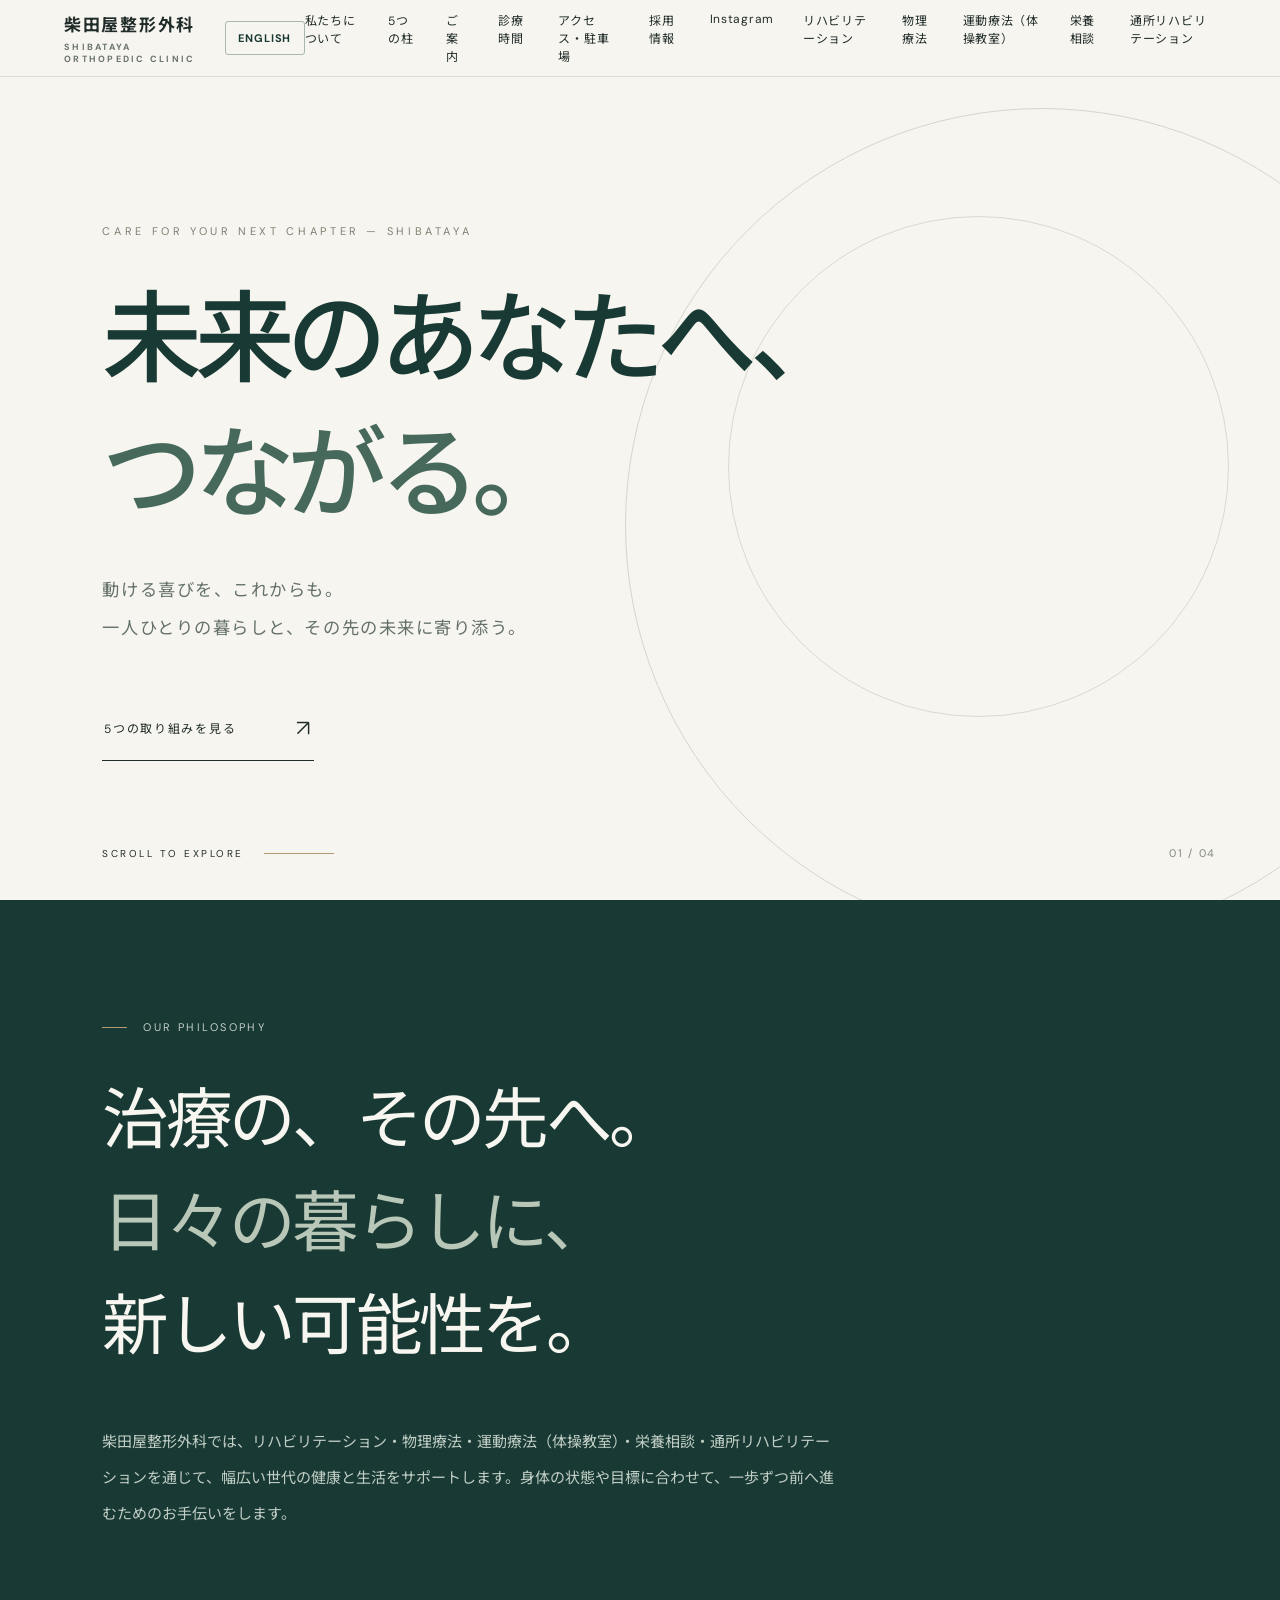
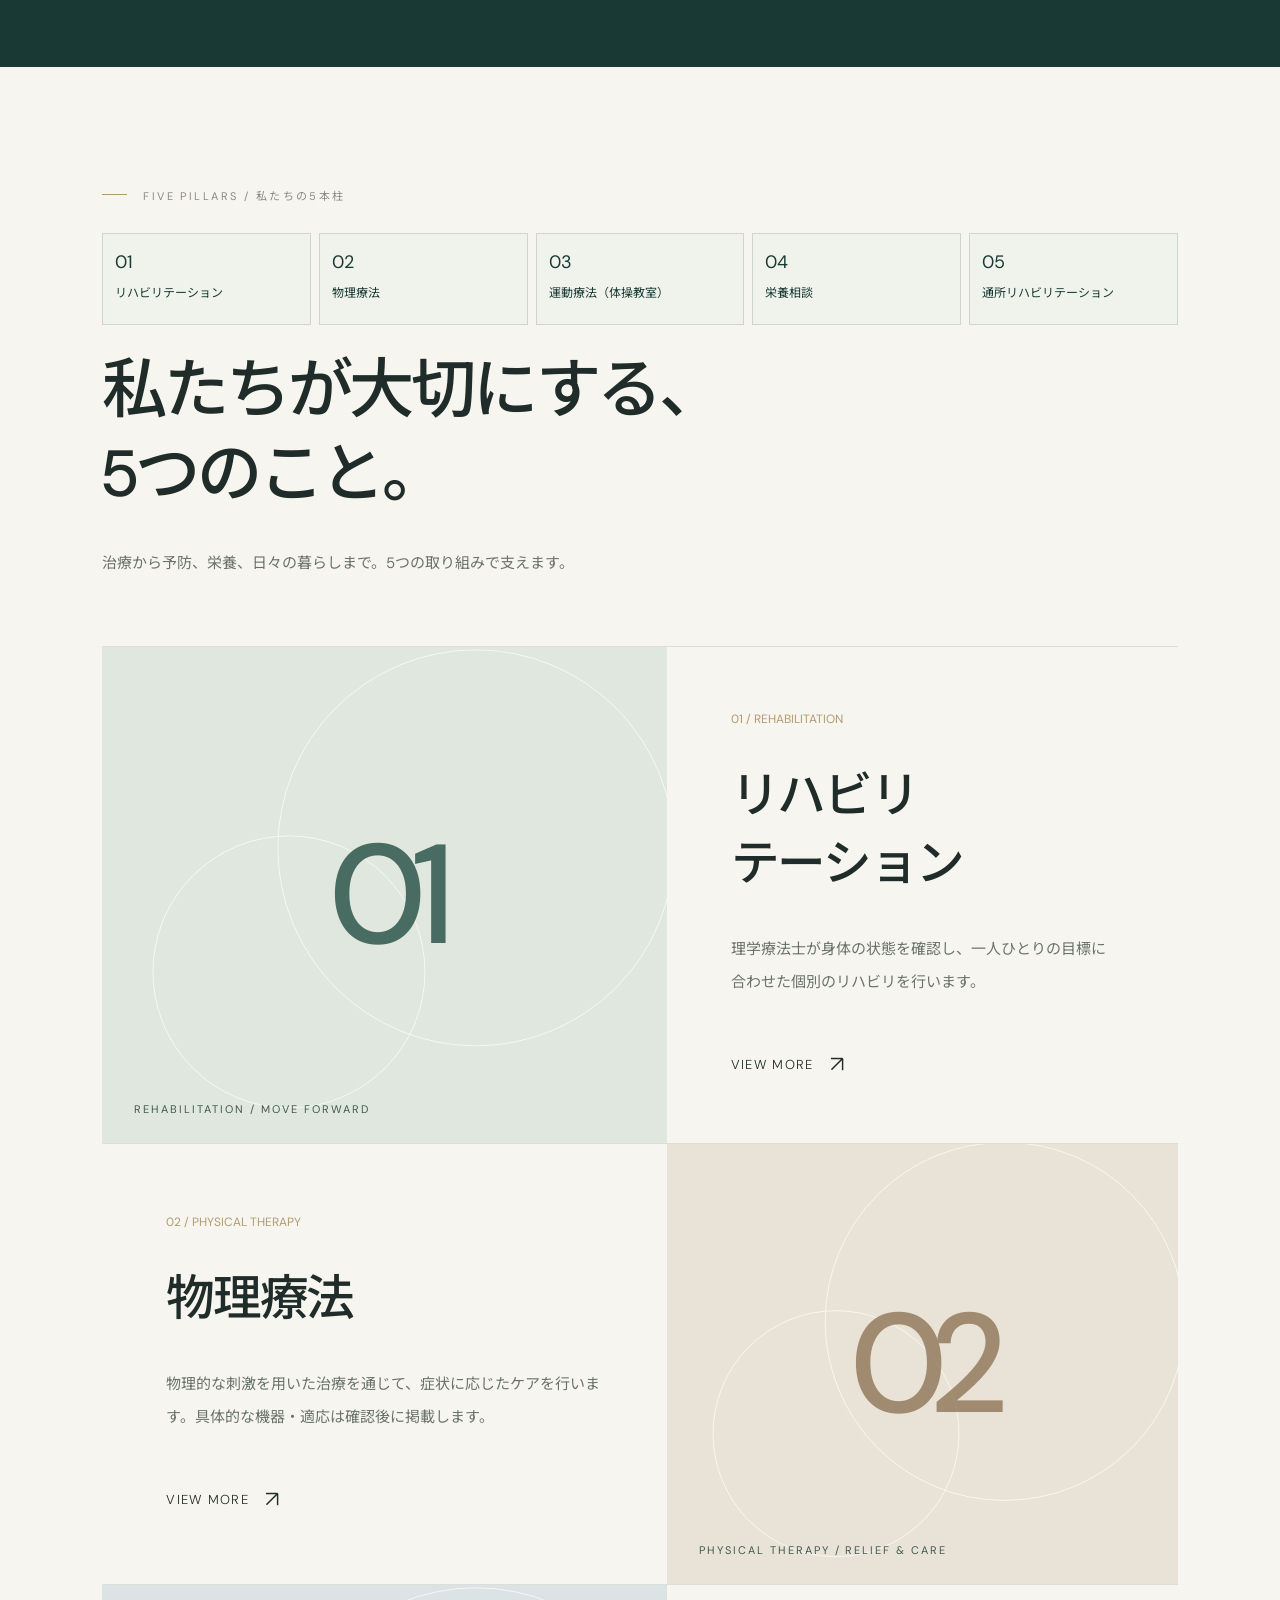
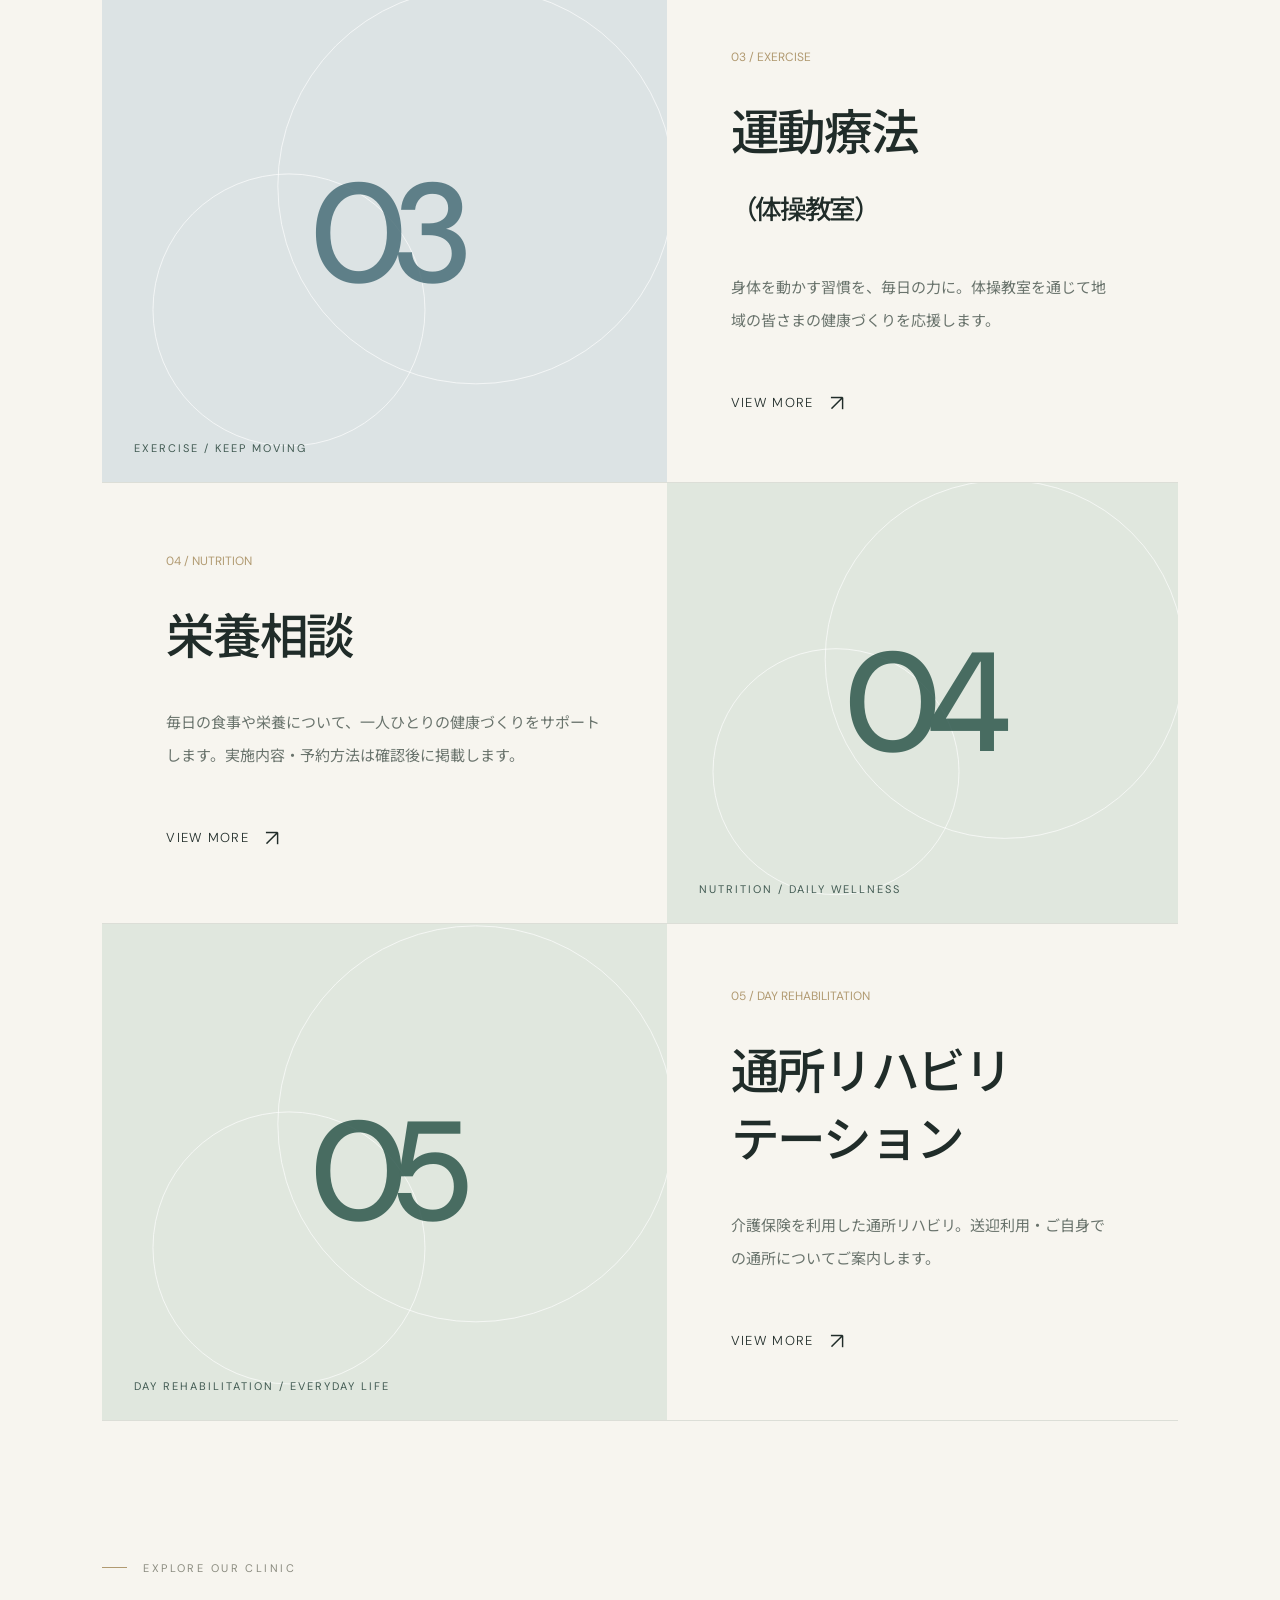
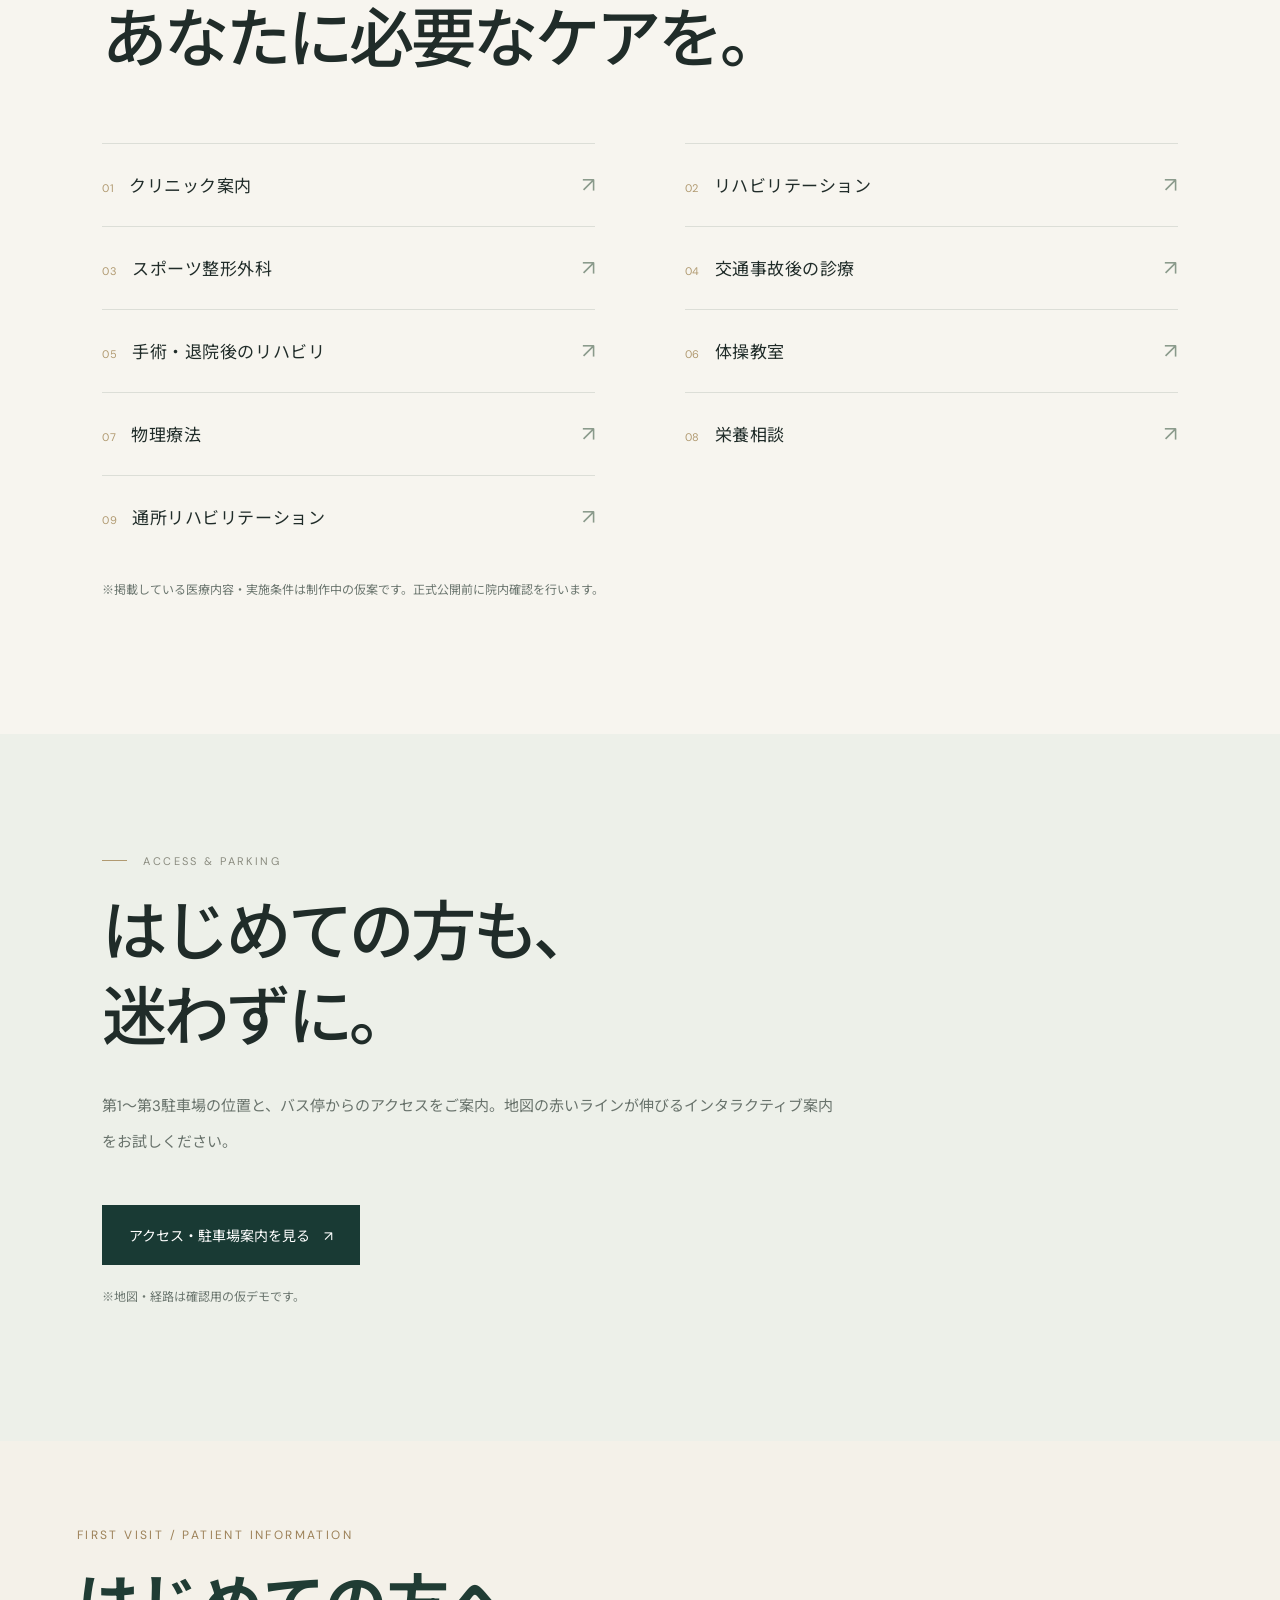
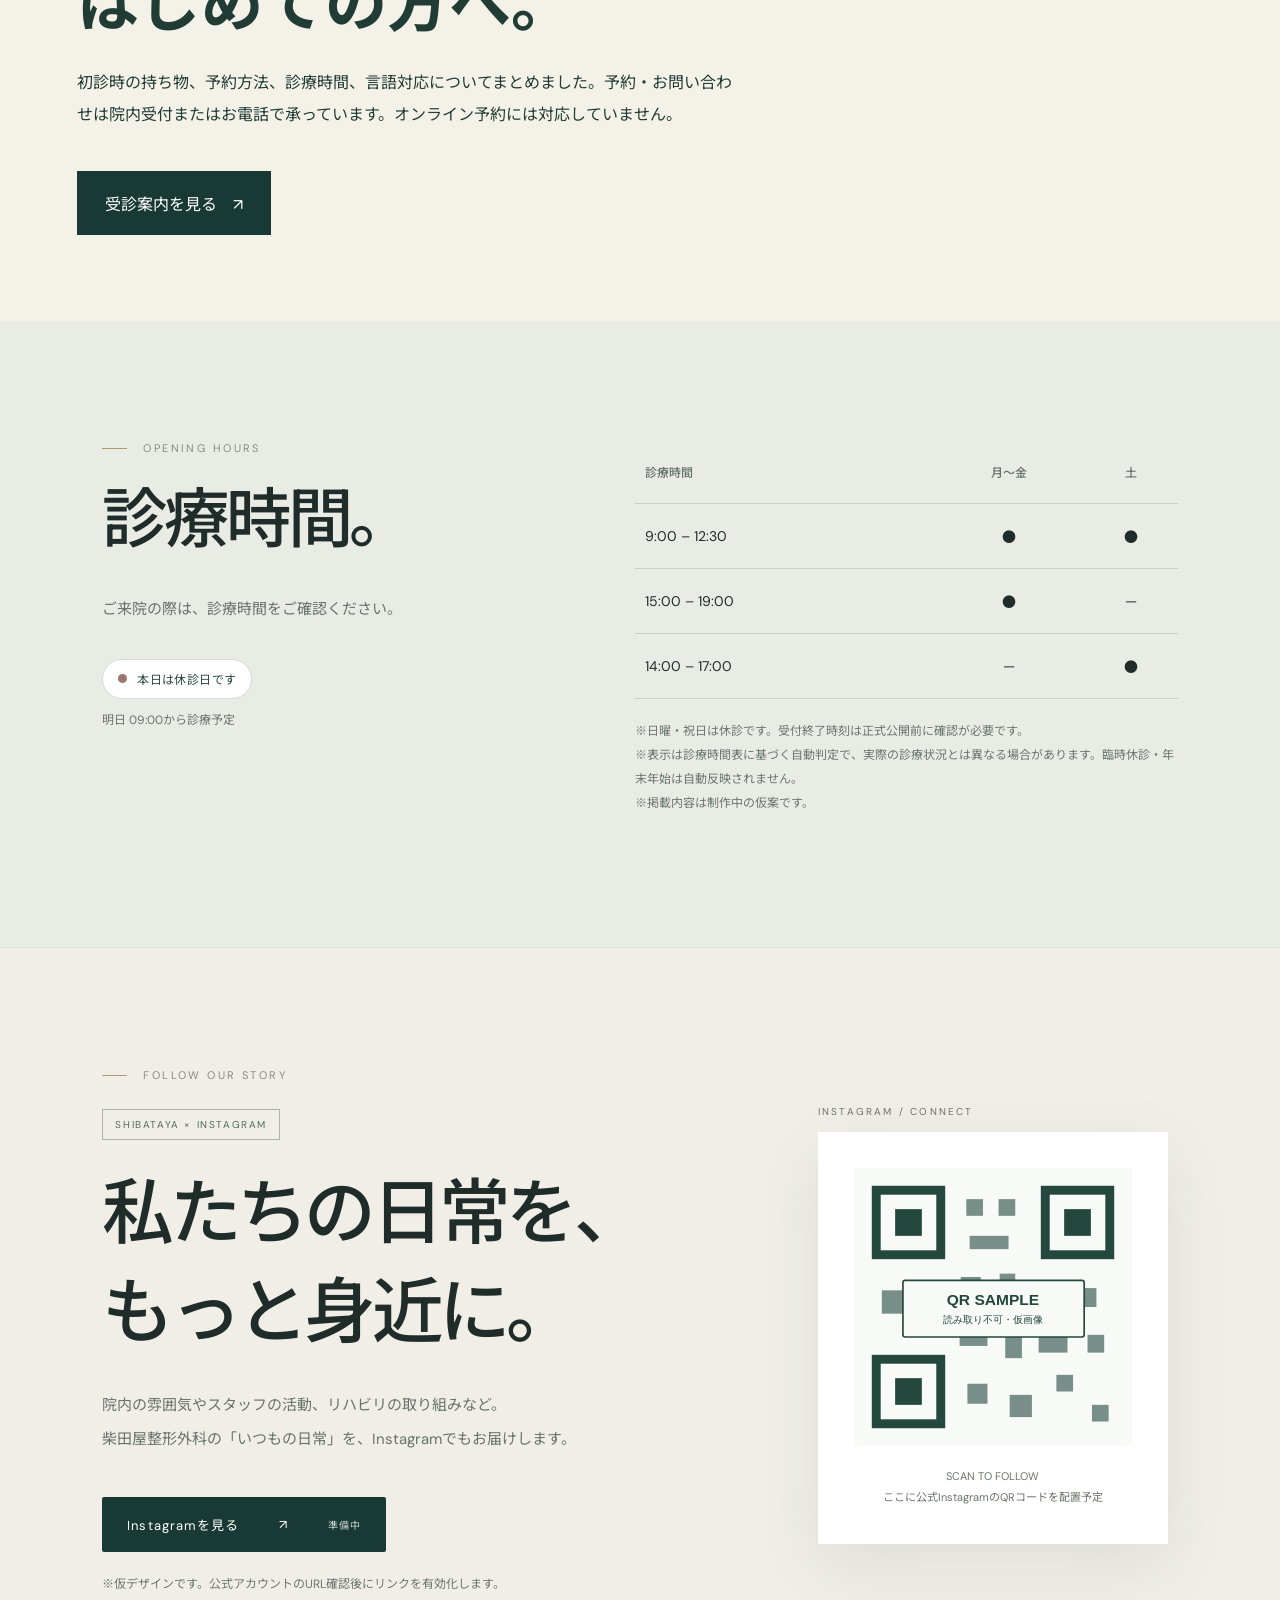
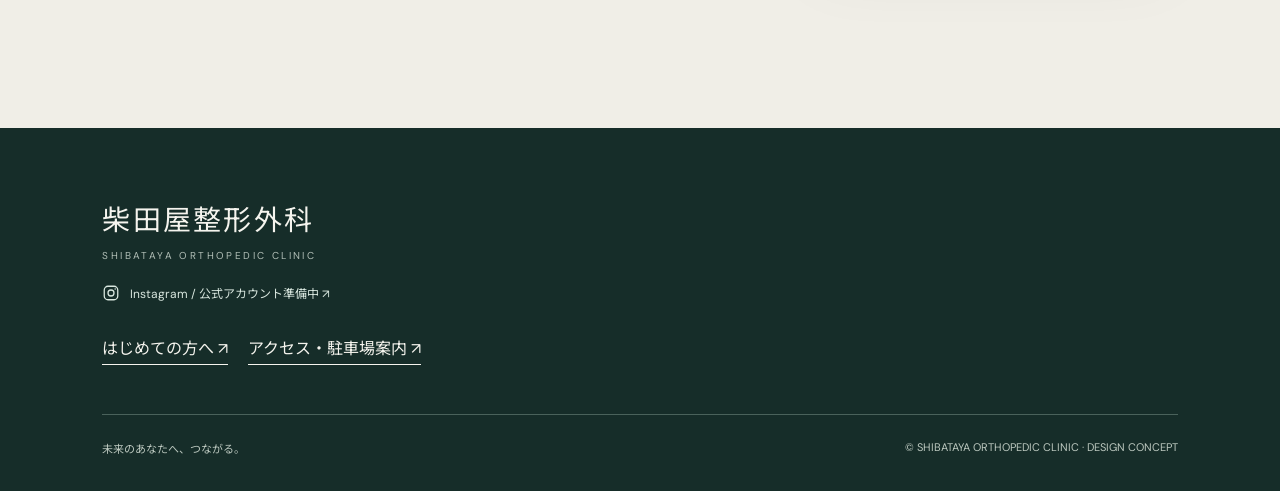
==== commit a9107b3e: "Add files via upload" ====
--- a/index.html
+++ b/index.html
@@ -1,4 +1,5 @@
-<!doctype html><html lang="ja"><head><meta charset="utf-8"><meta name="viewport" content="width=device-width,initial-scale=1"><meta name="theme-color" content="#f7f5ef"><title>柴田屋整形外科 | 未来のあなたへ、つながる。</title><style>
+<!DOCTYPE html>
+<html lang="ja"><head><meta charset="utf-8"/><meta content="width=device-width,initial-scale=1" name="viewport"/><meta content="#f7f5ef" name="theme-color"/><title>柴田屋整形外科 | 未来のあなたへ、つながる。</title><style>
 @import url('https://fonts.googleapis.com/css2?family=DM+Sans:wght@400;500;600;700&family=Noto+Sans+JP:wght@300;400;500;600;700&display=swap');
 :root{--bg:#f7f5ef;--ink:#202c29;--muted:#69736c;--gold:#b19a71;--line:#dcded7;--deep:#193a34}*{box-sizing:border-box}html{scroll-behavior:smooth}body{margin:0;background:var(--bg);color:var(--ink);font-family:'DM Sans','Noto Sans JP',sans-serif}a{color:inherit;text-decoration:none}button{font:inherit}header{position:fixed;top:0;left:0;right:0;z-index:20;background:#f7f5efed;backdrop-filter:blur(18px);border-bottom:1px solid #dddcd3}nav{height:76px;display:flex;align-items:center;justify-content:space-between;max-width:1480px;padding:0 5vw;margin:auto}.logo{font-weight:700;letter-spacing:.1em;font-size:17px}.logo small{display:block;font-size:9px;letter-spacing:.25em;color:var(--muted);margin-top:5px}.links{display:flex;gap:29px;font-size:12px;letter-spacing:.06em}.links a:hover{color:#8a7554}.menu{display:none;background:none;border:0;font-size:24px}.hero{min-height:100svh;padding:170px 8vw 85px;position:relative;display:flex;align-items:center;overflow:hidden}.hero:before{content:"";position:absolute;right:-14%;top:12%;width:65vw;height:65vw;max-width:880px;max-height:880px;border:1px solid #c3c9bf;border-radius:50%;opacity:.7}.hero:after{content:"";position:absolute;right:4%;top:24%;width:39vw;height:39vw;max-width:520px;max-height:520px;border:1px solid #b8bdae;border-radius:50%;opacity:.5}.hero-inner{position:relative;z-index:2;max-width:1100px}.eyebrow{font-size:11px;letter-spacing:.33em;text-transform:uppercase;color:#7d806f}.hero h1{font-size:clamp(44px,7.8vw,116px);line-height:1.35;letter-spacing:-.075em;font-weight:500;margin:35px 0 28px}.hero h1 span{color:var(--deep)}.lead{font-size:clamp(14px,1.35vw,18px);line-height:2.2;color:#64716b;letter-spacing:.09em}.cta{display:inline-flex;align-items:center;gap:60px;border-bottom:1px solid var(--ink);padding:17px 2px;font-size:12px;letter-spacing:.14em;margin-top:32px}.cta b{font-size:23px;font-weight:300;transition:transform .3s}.cta:hover b{transform:translateX(8px)}.hero-index{position:absolute;bottom:40px;right:5vw;font-size:11px;letter-spacing:.15em;color:#81897e}.scroll{position:absolute;bottom:40px;left:8vw;font-size:10px;letter-spacing:.25em;display:flex;align-items:center;gap:20px}.scroll:after{content:"";width:70px;height:1px;background:var(--gold)}section{padding:120px 8vw}.section-label{display:flex;align-items:center;gap:16px;color:#8a8b7f;font-size:11px;letter-spacing:.22em;text-transform:uppercase}.section-label:before{content:"";width:25px;height:1px;background:var(--gold)}.section-title{font-size:clamp(36px,5.1vw,72px);font-weight:500;letter-spacing:-.05em;line-height:1.3;margin:23px 0 28px}.intro{max-width:740px;font-size:15px;line-height:2.4;color:var(--muted)}.dark{background:var(--deep);color:#f8f6f0}.dark .section-label,.dark .intro{color:#c1cec6}.statement{font-size:clamp(30px,5.2vw,75px);line-height:1.55;font-weight:400;letter-spacing:-.055em;max-width:1050px;margin:35px 0 0}.statement em{font-style:normal;color:#b9c7b8}.services{display:grid;grid-template-columns:repeat(3,1fr);gap:1px;background:var(--line);border:1px solid var(--line);margin-top:70px}.service{background:var(--bg);min-height:390px;padding:42px 35px;display:flex;flex-direction:column;transition:background .4s,color .4s}.service:hover{background:#e8e8de}.num{font-size:12px;color:var(--gold)}.service h3{font-size:clamp(24px,2.7vw,38px);font-weight:500;letter-spacing:-.05em;margin:90px 0 15px}.service p{font-size:13px;line-height:2.1;color:var(--muted)}.arrow{margin-top:auto;font-size:25px;font-weight:300}.topics{display:grid;grid-template-columns:1fr 1fr;gap:0 7vw;margin-top:60px}.topic{border-top:1px solid var(--line);padding:27px 0;display:flex;align-items:center;justify-content:space-between;gap:15px;font-size:17px;letter-spacing:.03em}.topic small{color:var(--gold);font-size:11px;margin-right:15px}.topic span:last-child{font-size:21px;color:#8a9a8b}.hours{background:#e9ece5}.hours-wrap{display:grid;grid-template-columns:1fr 1.3fr;gap:9vw;align-items:start}.hours table{width:100%;border-collapse:collapse;font-size:14px}.hours th,.hours td{border-bottom:1px solid #c9cfc5;padding:22px 10px;text-align:center}.hours th:first-child,.hours td:first-child{text-align:left}.hours th{font-weight:500;font-size:12px;color:#637169}.note{font-size:12px;color:#6b766f;line-height:2;margin-top:20px}footer{background:#162d29;color:#f5f4ee;padding:70px 8vw 35px}.footer-title{font-size:28px;letter-spacing:.08em}.footer-sub{font-size:10px;letter-spacing:.24em;color:#b2bfb7;margin-top:10px}.footline{height:1px;background:#4a625b;margin:55px 0 25px}.footbottom{display:flex;justify-content:space-between;gap:20px;font-size:11px;color:#bdc9c0}.reveal{opacity:0;transform:translateY(42px);transition:opacity .9s ease,transform .9s cubic-bezier(.2,.8,.2,1)}.reveal.left{transform:translateX(-55px)}.reveal.right{transform:translateX(55px)}.reveal.show{opacity:1;transform:translate(0)}.line-mask{overflow:hidden}.line-mask span{display:inline-block;animation:rise 1.15s cubic-bezier(.2,.8,.2,1) both}@keyframes rise{from{transform:translateY(110%);opacity:0}to{transform:translateY(0);opacity:1}}@media(max-width:900px){.links{display:none;position:absolute;top:76px;left:0;right:0;background:var(--bg);padding:25px 8vw;flex-direction:column;gap:22px;border-bottom:1px solid var(--line)}.links.open{display:flex}.menu{display:block}.hero{padding:160px 8vw 100px}.hero:before{width:95vw;height:95vw;right:-60%;top:20%}.hero:after{width:60vw;height:60vw;right:-28%;top:35%}.services{grid-template-columns:1fr}.service{min-height:300px}.service h3{margin-top:55px}.hours-wrap{grid-template-columns:1fr;gap:35px}.topics{grid-template-columns:1fr}section{padding:85px 8vw}}@media(prefers-reduced-motion:reduce){*,*:before,*:after{animation:none!important;transition:none!important;scroll-behavior:auto!important}.reveal{opacity:1;transform:none}}
 
@@ -101,13 +102,13 @@
 @media(max-width:800px){header .lang-toggle{margin-left:6px;padding:9px 8px;font-size:10px;min-width:65px}header .brand{font-size:15px}}
 </style><style>
 .visit-teaser{padding:86px max(6%,24px);background:#f4f1e9;color:#203c34}.visit-teaser .eyebrow{letter-spacing:.2em;color:#9c8158;font-size:12px}.visit-teaser h2{font-size:clamp(32px,5vw,62px);line-height:1.35;margin:20px 0}.visit-teaser p{max-width:670px;line-height:2}.visit-teaser a{display:inline-flex;background:#193a34;color:white;text-decoration:none;padding:20px 28px;margin-top:24px}.visit-teaser a:focus-visible{outline:3px solid #c9a46b;outline-offset:3px}
-</style></head><body><header><nav><a class="logo" href="#top">柴田屋整形外科<small>SHIBATAYA ORTHOPEDIC CLINIC</small></a><button type="button" class="lang-toggle" data-language-toggle aria-label="Switch to English">ENGLISH</button><button class="menu" aria-label="メニューを開く" aria-expanded="false">☰</button><div class="links" id="navlinks"><a href="rehabilitation.html" data-ja="リハビリテーション" data-en="Rehabilitation">リハビリテーション</a><a href="modalities.html" data-ja="物理療法" data-en="Physical modalities">物理療法</a><a href="exercise.html" data-ja="運動療法（体操教室）" data-en="Exercise classes">運動療法（体操教室）</a><a href="nutrition.html" data-ja="栄養相談" data-en="Nutrition counseling">栄養相談</a><a href="dayrehab.html" data-ja="通所リハビリテーション" data-en="Day rehabilitation">通所リハビリテーション</a><a href="#about">私たちについて</a><a href="#services">5つの柱</a><a href="#guide">ご案内</a><a href="#hours">診療時間</a><a href="access.html">アクセス・駐車場</a><a href="recruit.html" data-ja="採用情報" data-en="Recruit">採用情報</a><a href="#instagram">Instagram</a></div></nav></header><main id="top"><div class="hero"><div class="hero-inner"><div class="eyebrow">Care for your next chapter — SHIBATAYA</div><h1><div class="line-mask"><span>未来のあなたへ、</span></div><div class="line-mask"><span> <span style="color:#46695c">つながる。</span></span></div></h1><p class="lead">動ける喜びを、これからも。<br>一人ひとりの暮らしと、その先の未来に寄り添う。</p><a class="cta" href="#services">5つの取り組みを見る <b>↗</b></a></div><div class="scroll">SCROLL TO EXPLORE</div><div class="hero-index">01 / 04</div></div><section class="dark" id="about"><div class="section-label reveal">Our philosophy</div><h2 class="statement reveal left">治療の、その先へ。<br><em>日々の暮らしに、</em><br>新しい可能性を。</h2><p class="intro reveal" style="margin-top:45px">柴田屋整形外科では、リハビリテーション・物理療法・運動療法（体操教室）・栄養相談・通所リハビリテーションを通じて、幅広い世代の健康と生活をサポートします。身体の状態や目標に合わせて、一歩ずつ前へ進むためのお手伝いをします。</p></section><section id="services"><div class="section-label reveal">Five pillars / 私たちの5本柱</div><nav class="pillar-index" aria-label="5つの取り組みへの案内"><a href="rehabilitation.html">01 <span>リハビリテーション</span></a><a href="modalities.html">02 <span>物理療法</span></a><a href="exercise.html">03 <span>運動療法（体操教室）</span></a><a href="nutrition.html">04 <span>栄養相談</span></a><a href="dayrehab.html">05 <span>通所リハビリテーション</span></a></nav><h2 class="section-title reveal">私たちが大切にする、<br>5つのこと。</h2><p class="intro reveal">治療から予防、栄養、日々の暮らしまで。5つの取り組みで支えます。</p><div class="services">
-<a id="pillar-1" class="service" href="rehabilitation.html" aria-label="リハビリテーションのご案内"><div class="service-visual panel-visual"><span class="visual-word">01</span><span class="visual-caption">REHABILITATION / MOVE FORWARD</span></div><div class="service-copy panel-copy"><div class="num">01 / REHABILITATION</div><h3>リハビリ<br>テーション</h3><p>理学療法士が身体の状態を確認し、一人ひとりの目標に合わせた個別のリハビリを行います。</p><div class="arrow">VIEW MORE</div></div></a>
-<a id="pillar-2" class="service" href="modalities.html" aria-label="物理療法のご案内"><div class="service-visual panel-visual"><span class="visual-word">02</span><span class="visual-caption">PHYSICAL THERAPY / RELIEF & CARE</span></div><div class="service-copy panel-copy"><div class="num">02 / PHYSICAL THERAPY</div><h3>物理療法</h3><p>物理的な刺激を用いた治療を通じて、症状に応じたケアを行います。具体的な機器・適応は確認後に掲載します。</p><div class="arrow">VIEW MORE</div></div></a>
-<a id="pillar-3" class="service" href="exercise.html" aria-label="運動療法・体操教室のご案内"><div class="service-visual panel-visual"><span class="visual-word">03</span><span class="visual-caption">EXERCISE / KEEP MOVING</span></div><div class="service-copy panel-copy"><div class="num">03 / EXERCISE</div><h3>運動療法<br><small style="font-size:.55em">（体操教室）</small></h3><p>身体を動かす習慣を、毎日の力に。体操教室を通じて地域の皆さまの健康づくりを応援します。</p><div class="arrow">VIEW MORE</div></div></a>
-<a id="pillar-4" class="service" href="nutrition.html" aria-label="栄養相談のご案内"><div class="service-visual panel-visual"><span class="visual-word">04</span><span class="visual-caption">NUTRITION / DAILY WELLNESS</span></div><div class="service-copy panel-copy"><div class="num">04 / NUTRITION</div><h3>栄養相談</h3><p>毎日の食事や栄養について、一人ひとりの健康づくりをサポートします。実施内容・予約方法は確認後に掲載します。</p><div class="arrow">VIEW MORE</div></div></a>
-<a id="pillar-5" class="service" href="dayrehab.html" aria-label="通所リハビリテーションのご案内"><div class="service-visual panel-visual"><span class="visual-word">05</span><span class="visual-caption">DAY REHABILITATION / EVERYDAY LIFE</span></div><div class="service-copy panel-copy"><div class="num">05 / DAY REHABILITATION</div><h3>通所リハビリ<br>テーション</h3><p>介護保険を利用した通所リハビリ。送迎利用・ご自身での通所についてご案内します。</p><div class="arrow">VIEW MORE</div></div></a>
-</div></section><section id="guide" style="padding-top:20px"><div class="section-label reveal">Explore our clinic</div><h2 class="section-title reveal">あなたに必要なケアを。</h2><div class="topics"><a class="topic reveal left" href="#hours"><span><small>01</small>クリニック案内</span><span>↗</span></a><a class="topic reveal right" href="rehabilitation.html"><span><small>02</small>リハビリテーション</span><span>↗</span></a><a class="topic reveal left" href="#services"><span><small>03</small>スポーツ整形外科</span><span>↗</span></a><a class="topic reveal right" href="#services"><span><small>04</small>交通事故後の診療</span><span>↗</span></a><a class="topic reveal left" href="#services"><span><small>05</small>手術・退院後のリハビリ</span><span>↗</span></a><a class="topic reveal right" href="exercise.html"><span><small>06</small>体操教室</span><span>↗</span></a><a class="topic reveal left" href="modalities.html"><span><small>07</small>物理療法</span><span>↗</span></a><a class="topic reveal right" href="nutrition.html"><span><small>08</small>栄養相談</span><span>↗</span></a><a class="topic reveal left" href="dayrehab.html"><span><small>09</small>通所リハビリテーション</span><span>↗</span></a></div><p class="note">※「物流療法」は医療分野で一般的な表記の「物理療法」として仮掲載しています。正式名称をご確認ください。<br>5本柱の番号・カードをタップすると、各サービスの詳細ページへ移動します。</p></section><section id="access-preview" style="background:#edf0e9"><div class="section-label reveal">Access & Parking</div><h2 class="section-title reveal left">はじめての方も、<br>迷わずに。</h2><p class="intro reveal">第1〜第3駐車場の位置と、バス停からのアクセスをご案内。地図の赤いラインが伸びるインタラクティブ案内をお試しください。</p><a href="access.html" style="display:inline-flex;margin-top:30px;background:#193a34;color:white;padding:20px 27px;text-decoration:none;font-size:14px">アクセス・駐車場案内を見る　↗</a><p class="note">※地図・経路は確認用の仮デモです。</p></section><section class="visit-teaser" id="first-visit"><div class="eyebrow">FIRST VISIT / PATIENT INFORMATION</div><h2 data-ja="はじめての方へ。" data-en="Before your visit.">はじめての方へ。</h2><p data-ja="初診時の持ち物、予約方法、診療時間、言語対応についてまとめました。予約・お問い合わせは院内受付またはお電話で承っています。オンライン予約には対応していません。" data-en="Find out what to bring, how to book, clinic hours, and language availability. Appointments and inquiries are handled at the reception desk or by phone. Online booking is not available.">初診時の持ち物、予約方法、診療時間、言語対応についてまとめました。予約・お問い合わせは院内受付またはお電話で承っています。オンライン予約には対応していません。</p><a href="visit.html" data-ja="受診案内を見る　↗" data-en="View patient information ↗">受診案内を見る　↗</a></section><section class="hours" id="hours"><div class="hours-wrap"><div><div class="section-label reveal">Opening hours</div><h2 class="section-title reveal">診療時間。</h2><p class="intro reveal">ご来院の際は、診療時間をご確認ください。</p><div class="status-block" role="group" aria-label="診療時間の自動案内"><div class="clinic-status" id="clinicStatus" data-state="unknown" role="status" aria-live="polite"><span class="status-dot" aria-hidden="true"></span><span id="clinicStatusText">診療時間を確認しています…</span></div><div class="status-next" id="clinicNext">日本時間を基準に自動更新します。</div></div></div><div class="reveal right"><table><thead><tr><th>診療時間</th><th>月〜金</th><th>土</th></tr></thead><tbody><tr><td>9:00 – 12:30</td><td>●</td><td>●</td></tr><tr><td>15:00 – 19:00</td><td>●</td><td>—</td></tr><tr><td>14:00 – 17:00</td><td>—</td><td>●</td></tr></tbody></table><p class="note">※日曜・祝日は休診です。受付終了時刻は正式公開前に確認が必要です。<br>※表示は診療時間表に基づく自動判定で、実際の診療状況とは異なる場合があります。臨時休診・年末年始は自動反映されません。<br>※掲載内容は制作中の仮案です。</p></div></div></section><section class="instagram" id="instagram"><div class="ig-layout"><div><div class="section-label">Follow our story</div><div class="ig-tag" style="margin-top:27px">SHIBATAYA × INSTAGRAM</div><h2 class="ig-head">私たちの日常を、<br>もっと身近に。</h2><p class="ig-desc">院内の雰囲気やスタッフの活動、リハビリの取り組みなど。<br>柴田屋整形外科の「いつもの日常」を、Instagramでもお届けします。</p><span class="ig-cta" aria-label="Instagramリンクは準備中です">Instagramを見る <span aria-hidden="true">↗</span> <small style="font-size:10px;opacity:.75">準備中</small></span><p class="note">※仮デザインです。公式アカウントのURL確認後にリンクを有効化します。</p></div><div class="ig-qr-panel"><div class="ig-qr"><svg viewBox="0 0 250 250" role="img" aria-label="QRコード設置予定のダミー画像"><rect width="250" height="250" fill="#f8faf8"/><g fill="none" stroke="#24473e" stroke-width="8"><rect x="20" y="20" width="58" height="58"/><rect x="172" y="20" width="58" height="58"/><rect x="20" y="172" width="58" height="58"/></g><g fill="#24473e"><rect x="37" y="37" width="24" height="24"/><rect x="189" y="37" width="24" height="24"/><rect x="37" y="189" width="24" height="24"/></g><g fill="#24473e" opacity=".6"><rect x="101" y="28" width="15" height="15"/><rect x="130" y="28" width="15" height="15"/><rect x="104" y="61" width="35" height="12"/><rect x="96" y="98" width="18" height="18"/><rect x="131" y="95" width="14" height="14"/><rect x="164" y="106" width="17" height="17"/><rect x="201" y="108" width="17" height="17"/><rect x="25" y="110" width="21" height="21"/><rect x="57" y="135" width="17" height="17"/><rect x="95" y="145" width="25" height="15"/><rect x="136" y="144" width="15" height="27"/><rect x="166" y="150" width="26" height="16"/><rect x="210" y="150" width="15" height="16"/><rect x="102" y="194" width="18" height="18"/><rect x="140" y="204" width="20" height="20"/><rect x="182" y="186" width="15" height="15"/><rect x="214" y="213" width="15" height="15"/></g><rect x="44" y="101" width="163" height="51" rx="2" fill="#f8faf8" stroke="#24473e" stroke-width="1.5"/><text x="125" y="123" text-anchor="middle" font-size="14" fill="#24473e" font-family="sans-serif" font-weight="bold">QR SAMPLE</text><text x="125" y="139" text-anchor="middle" font-size="9" fill="#24473e" font-family="sans-serif">読み取り不可・仮画像</text></svg></div><div class="ig-qr-note">SCAN TO FOLLOW<br>ここに公式InstagramのQRコードを配置予定</div></div></div></section></main><footer><div class="footer-title">柴田屋整形外科</div><div class="footer-sub">SHIBATAYA ORTHOPEDIC CLINIC</div><a class="ig-footer" href="#instagram"><svg viewBox="0 0 24 24" fill="none" stroke="currentColor" stroke-width="1.7" aria-hidden="true"><rect x="3" y="3" width="18" height="18" rx="5"/><circle cx="12" cy="12" r="4"/><circle cx="17.6" cy="6.5" r="1" fill="currentColor" stroke="none"/></svg> Instagram / 公式アカウント準備中 ↗</a><p style="margin-top:28px"><a href="visit.html" style="border-bottom:1px solid currentColor;padding-bottom:5px;margin-right:20px">はじめての方へ ↗</a><a href="access.html" style="border-bottom:1px solid currentColor;padding-bottom:5px">アクセス・駐車場案内 ↗</a></p><div class="footline"></div><div class="footbottom"><span>未来のあなたへ、つながる。</span><span>© SHIBATAYA ORTHOPEDIC CLINIC · DESIGN CONCEPT</span></div></footer><script>
+</style></head><body><header><nav><a class="logo" href="#top">柴田屋整形外科<small>SHIBATAYA ORTHOPEDIC CLINIC</small></a><button aria-label="Switch to English" class="lang-toggle" data-language-toggle="" type="button">ENGLISH</button><button aria-expanded="false" aria-label="メニューを開く" class="menu">☰</button><div class="links" id="navlinks"><a href="#about">私たちについて</a><a href="#services">5つの柱</a><a href="#guide">ご案内</a><a href="#hours">診療時間</a><a href="access.html">アクセス・駐車場</a><a data-en="Recruit" data-ja="採用情報" href="recruit.html">採用情報</a><a href="#instagram">Instagram</a><a href="rehabilitation.html">リハビリテーション</a><a href="modalities.html">物理療法</a><a href="exercise.html">運動療法（体操教室）</a><a href="nutrition.html">栄養相談</a><a href="dayrehab.html">通所リハビリテーション</a></div></nav></header><main id="top"><div class="hero"><div class="hero-inner"><div class="eyebrow">Care for your next chapter — SHIBATAYA</div><h1><div class="line-mask"><span>未来のあなたへ、</span></div><div class="line-mask"><span> <span style="color:#46695c">つながる。</span></span></div></h1><p class="lead">動ける喜びを、これからも。<br/>一人ひとりの暮らしと、その先の未来に寄り添う。</p><a class="cta" href="#services">5つの取り組みを見る <b>↗</b></a></div><div class="scroll">SCROLL TO EXPLORE</div><div class="hero-index">01 / 04</div></div><section class="dark" id="about"><div class="section-label reveal">Our philosophy</div><h2 class="statement reveal left">治療の、その先へ。<br/><em>日々の暮らしに、</em><br/>新しい可能性を。</h2><p class="intro reveal" style="margin-top:45px">柴田屋整形外科では、リハビリテーション・物理療法・運動療法（体操教室）・栄養相談・通所リハビリテーションを通じて、幅広い世代の健康と生活をサポートします。身体の状態や目標に合わせて、一歩ずつ前へ進むためのお手伝いをします。</p></section><section id="services"><div class="section-label reveal">Five pillars / 私たちの5本柱</div><nav aria-label="5つの取り組みへの案内" class="pillar-index"><a href="rehabilitation.html">01 <span>リハビリテーション</span></a><a href="modalities.html">02 <span>物理療法</span></a><a href="exercise.html">03 <span>運動療法（体操教室）</span></a><a href="nutrition.html">04 <span>栄養相談</span></a><a href="dayrehab.html">05 <span>通所リハビリテーション</span></a></nav><h2 class="section-title reveal">私たちが大切にする、<br/>5つのこと。</h2><p class="intro reveal">治療から予防、栄養、日々の暮らしまで。5つの取り組みで支えます。</p><div class="services">
+<a aria-label="リハビリテーションのご案内" class="service" href="rehabilitation.html" id="pillar-1"><div class="service-visual panel-visual"><span class="visual-word">01</span><span class="visual-caption">REHABILITATION / MOVE FORWARD</span></div><div class="service-copy panel-copy"><div class="num">01 / REHABILITATION</div><h3>リハビリ<br/>テーション</h3><p>理学療法士が身体の状態を確認し、一人ひとりの目標に合わせた個別のリハビリを行います。</p><div class="arrow">VIEW MORE</div></div></a>
+<a aria-label="物理療法のご案内" class="service" href="modalities.html" id="pillar-2"><div class="service-visual panel-visual"><span class="visual-word">02</span><span class="visual-caption">PHYSICAL THERAPY / RELIEF &amp; CARE</span></div><div class="service-copy panel-copy"><div class="num">02 / PHYSICAL THERAPY</div><h3>物理療法</h3><p>物理的な刺激を用いた治療を通じて、症状に応じたケアを行います。具体的な機器・適応は確認後に掲載します。</p><div class="arrow">VIEW MORE</div></div></a>
+<a aria-label="運動療法・体操教室のご案内" class="service" href="exercise.html" id="pillar-3"><div class="service-visual panel-visual"><span class="visual-word">03</span><span class="visual-caption">EXERCISE / KEEP MOVING</span></div><div class="service-copy panel-copy"><div class="num">03 / EXERCISE</div><h3>運動療法<br/><small style="font-size:.55em">（体操教室）</small></h3><p>身体を動かす習慣を、毎日の力に。体操教室を通じて地域の皆さまの健康づくりを応援します。</p><div class="arrow">VIEW MORE</div></div></a>
+<a aria-label="栄養相談のご案内" class="service" href="nutrition.html" id="pillar-4"><div class="service-visual panel-visual"><span class="visual-word">04</span><span class="visual-caption">NUTRITION / DAILY WELLNESS</span></div><div class="service-copy panel-copy"><div class="num">04 / NUTRITION</div><h3>栄養相談</h3><p>毎日の食事や栄養について、一人ひとりの健康づくりをサポートします。実施内容・予約方法は確認後に掲載します。</p><div class="arrow">VIEW MORE</div></div></a>
+<a aria-label="通所リハビリテーションのご案内" class="service" href="dayrehab.html" id="pillar-5"><div class="service-visual panel-visual"><span class="visual-word">05</span><span class="visual-caption">DAY REHABILITATION / EVERYDAY LIFE</span></div><div class="service-copy panel-copy"><div class="num">05 / DAY REHABILITATION</div><h3>通所リハビリ<br/>テーション</h3><p>介護保険を利用した通所リハビリ。送迎利用・ご自身での通所についてご案内します。</p><div class="arrow">VIEW MORE</div></div></a>
+</div></section><section id="guide" style="padding-top:20px"><div class="section-label reveal">Explore our clinic</div><h2 class="section-title reveal">あなたに必要なケアを。</h2><div class="topics"><a class="topic reveal left" href="#hours"><span><small>01</small>クリニック案内</span><span>↗</span></a><a class="topic reveal right" href="rehabilitation.html"><span><small>02</small>リハビリテーション</span><span>↗</span></a><a class="topic reveal left" href="#services"><span><small>03</small>スポーツ整形外科</span><span>↗</span></a><a class="topic reveal right" href="#services"><span><small>04</small>交通事故後の診療</span><span>↗</span></a><a class="topic reveal left" href="#services"><span><small>05</small>手術・退院後のリハビリ</span><span>↗</span></a><a class="topic reveal right" href="exercise.html"><span><small>06</small>体操教室</span><span>↗</span></a><a class="topic reveal left" href="modalities.html"><span><small>07</small>物理療法</span><span>↗</span></a><a class="topic reveal right" href="nutrition.html"><span><small>08</small>栄養相談</span><span>↗</span></a><a class="topic reveal left" href="rehabilitation.html"><span><small>09</small>通所リハビリテーション</span><span>↗</span></a></div><p class="note">※掲載している医療内容・実施条件は制作中の仮案です。正式公開前に院内確認を行います。</p></section><section id="access-preview" style="background:#edf0e9"><div class="section-label reveal">Access &amp; Parking</div><h2 class="section-title reveal left">はじめての方も、<br/>迷わずに。</h2><p class="intro reveal">第1〜第3駐車場の位置と、バス停からのアクセスをご案内。地図の赤いラインが伸びるインタラクティブ案内をお試しください。</p><a href="access.html" style="display:inline-flex;margin-top:30px;background:#193a34;color:white;padding:20px 27px;text-decoration:none;font-size:14px">アクセス・駐車場案内を見る　↗</a><p class="note">※地図・経路は確認用の仮デモです。</p></section><section class="visit-teaser" id="first-visit"><div class="eyebrow">FIRST VISIT / PATIENT INFORMATION</div><h2 data-en="Before your visit." data-ja="はじめての方へ。">はじめての方へ。</h2><p data-en="Find out what to bring, how to book, clinic hours, and language availability. Appointments and inquiries are handled at the reception desk or by phone. Online booking is not available." data-ja="初診時の持ち物、予約方法、診療時間、言語対応についてまとめました。予約・お問い合わせは院内受付またはお電話で承っています。オンライン予約には対応していません。">初診時の持ち物、予約方法、診療時間、言語対応についてまとめました。予約・お問い合わせは院内受付またはお電話で承っています。オンライン予約には対応していません。</p><a data-en="View patient information ↗" data-ja="受診案内を見る　↗" href="visit.html">受診案内を見る　↗</a></section><section class="hours" id="hours"><div class="hours-wrap"><div><div class="section-label reveal">Opening hours</div><h2 class="section-title reveal">診療時間。</h2><p class="intro reveal">ご来院の際は、診療時間をご確認ください。</p><div aria-label="診療時間の自動案内" class="status-block" role="group"><div aria-live="polite" class="clinic-status" data-state="unknown" id="clinicStatus" role="status"><span aria-hidden="true" class="status-dot"></span><span id="clinicStatusText">診療時間を確認しています…</span></div><div class="status-next" id="clinicNext">日本時間を基準に自動更新します。</div></div></div><div class="reveal right"><table><thead><tr><th>診療時間</th><th>月〜金</th><th>土</th></tr></thead><tbody><tr><td>9:00 – 12:30</td><td>●</td><td>●</td></tr><tr><td>15:00 – 19:00</td><td>●</td><td>—</td></tr><tr><td>14:00 – 17:00</td><td>—</td><td>●</td></tr></tbody></table><p class="note">※日曜・祝日は休診です。受付終了時刻は正式公開前に確認が必要です。<br/>※表示は診療時間表に基づく自動判定で、実際の診療状況とは異なる場合があります。臨時休診・年末年始は自動反映されません。<br/>※掲載内容は制作中の仮案です。</p></div></div></section><section class="instagram" id="instagram"><div class="ig-layout"><div><div class="section-label">Follow our story</div><div class="ig-tag" style="margin-top:27px">SHIBATAYA × INSTAGRAM</div><h2 class="ig-head">私たちの日常を、<br/>もっと身近に。</h2><p class="ig-desc">院内の雰囲気やスタッフの活動、リハビリの取り組みなど。<br/>柴田屋整形外科の「いつもの日常」を、Instagramでもお届けします。</p><span aria-label="Instagramリンクは準備中です" class="ig-cta">Instagramを見る <span aria-hidden="true">↗</span> <small style="font-size:10px;opacity:.75">準備中</small></span><p class="note">※仮デザインです。公式アカウントのURL確認後にリンクを有効化します。</p></div><div class="ig-qr-panel"><div class="ig-qr"><svg aria-label="QRコード設置予定のダミー画像" role="img" viewbox="0 0 250 250"><rect fill="#f8faf8" height="250" width="250"></rect><g fill="none" stroke="#24473e" stroke-width="8"><rect height="58" width="58" x="20" y="20"></rect><rect height="58" width="58" x="172" y="20"></rect><rect height="58" width="58" x="20" y="172"></rect></g><g fill="#24473e"><rect height="24" width="24" x="37" y="37"></rect><rect height="24" width="24" x="189" y="37"></rect><rect height="24" width="24" x="37" y="189"></rect></g><g fill="#24473e" opacity=".6"><rect height="15" width="15" x="101" y="28"></rect><rect height="15" width="15" x="130" y="28"></rect><rect height="12" width="35" x="104" y="61"></rect><rect height="18" width="18" x="96" y="98"></rect><rect height="14" width="14" x="131" y="95"></rect><rect height="17" width="17" x="164" y="106"></rect><rect height="17" width="17" x="201" y="108"></rect><rect height="21" width="21" x="25" y="110"></rect><rect height="17" width="17" x="57" y="135"></rect><rect height="15" width="25" x="95" y="145"></rect><rect height="27" width="15" x="136" y="144"></rect><rect height="16" width="26" x="166" y="150"></rect><rect height="16" width="15" x="210" y="150"></rect><rect height="18" width="18" x="102" y="194"></rect><rect height="20" width="20" x="140" y="204"></rect><rect height="15" width="15" x="182" y="186"></rect><rect height="15" width="15" x="214" y="213"></rect></g><rect fill="#f8faf8" height="51" rx="2" stroke="#24473e" stroke-width="1.5" width="163" x="44" y="101"></rect><text fill="#24473e" font-family="sans-serif" font-size="14" font-weight="bold" text-anchor="middle" x="125" y="123">QR SAMPLE</text><text fill="#24473e" font-family="sans-serif" font-size="9" text-anchor="middle" x="125" y="139">読み取り不可・仮画像</text></svg></div><div class="ig-qr-note">SCAN TO FOLLOW<br/>ここに公式InstagramのQRコードを配置予定</div></div></div></section></main><footer><div class="footer-title">柴田屋整形外科</div><div class="footer-sub">SHIBATAYA ORTHOPEDIC CLINIC</div><a class="ig-footer" href="#instagram"><svg aria-hidden="true" fill="none" stroke="currentColor" stroke-width="1.7" viewbox="0 0 24 24"><rect height="18" rx="5" width="18" x="3" y="3"></rect><circle cx="12" cy="12" r="4"></circle><circle cx="17.6" cy="6.5" fill="currentColor" r="1" stroke="none"></circle></svg> Instagram / 公式アカウント準備中 ↗</a><p style="margin-top:28px"><a href="visit.html" style="border-bottom:1px solid currentColor;padding-bottom:5px;margin-right:20px">はじめての方へ ↗</a><a href="access.html" style="border-bottom:1px solid currentColor;padding-bottom:5px">アクセス・駐車場案内 ↗</a></p><div class="footline"></div><div class="footbottom"><span>未来のあなたへ、つながる。</span><span>© SHIBATAYA ORTHOPEDIC CLINIC · DESIGN CONCEPT</span></div></footer><script>
 (function(){
   var m=document.querySelector('.menu'), l=document.querySelector('.links');
   if(!m||!l)return;
@@ -152,7 +153,7 @@
 })();
 </script><script>
 (function(){
- const dict={"柴田屋整形外科": "Shibataya Orthopedic Clinic", "私たちについて": "About us", "5つの柱": "Five pillars", "ご案内": "Services", "診療時間": "Hours", "アクセス・駐車場": "Access & parking", "未来のあなたへ、": "For your future,", "つながる。": "we care.", "動ける喜びを、これからも。": "Keep moving, keep thriving.", "一人ひとりの暮らしと、その先の未来に寄り添う。": "Supporting your daily life and the possibilities ahead.", "5つの取り組みを見る": "Explore our five services", "治療の、その先へ。": "Beyond treatment.", "日々の暮らしに、": "Bringing new possibilities", "新しい可能性を。": "to everyday life.", "柴田屋整形外科では、リハビリテーション・物理療法・運動療法（体操教室）・栄養相談・通所リハビリテーションを通じて、幅広い世代の健康と生活をサポートします。身体の状態や目標に合わせて、一歩ずつ前へ進むためのお手伝いをします。": "We support health and daily life through rehabilitation, physical modalities, exercise classes, nutrition counseling, and outpatient day rehabilitation. Care is tailored to each person’s needs and goals.", "Five pillars / 私たちの5本柱": "Five pillars / Our services", "リハビリテーション": "Rehabilitation", "物理療法": "Physical modalities", "運動療法（体操教室）": "Exercise classes", "栄養相談": "Nutrition counseling", "通所リハビリテーション": "Day rehabilitation", "私たちが大切にする、": "Five ways", "5つのこと。": "we support you.", "治療から予防、栄養、日々の暮らしまで。5つの取り組みで支えます。": "From treatment and prevention to nutrition and daily living.", "リハビリ": "Rehabili-", "テーション": "tation", "理学療法士が身体の状態を確認し、一人ひとりの目標に合わせた個別のリハビリを行います。": "Our physical therapists assess your condition and provide individualized rehabilitation.", "物理的な刺激を用いた治療を通じて、症状に応じたケアを行います。具体的な機器・適応は確認後に掲載します。": "Physical modalities may be used as part of care. Specific equipment and indications are to be confirmed.", "運動療法": "Exercise therapy", "（体操教室）": "(Group classes)", "身体を動かす習慣を、毎日の力に。体操教室を通じて地域の皆さまの健康づくりを応援します。": "Our exercise classes help people build healthy movement habits.", "通所リハビリ": "Day rehabili-", "介護保険を利用した通所リハビリ。送迎利用・ご自身での通所についてご案内します。": "Day rehabilitation under long-term care insurance. Transport and self-commuting options are available for discussion.", "毎日の食事や栄養について、一人ひとりの健康づくりをサポートします。実施内容・予約方法は確認後に掲載します。": "Support for healthier eating and nutrition. Service details and booking procedures are to be confirmed.", "あなたに必要なケアを。": "Care that fits your needs.", "クリニック案内": "About the clinic", "スポーツ整形外科": "Sports orthopedics", "交通事故後の診療": "Care after traffic accidents", "手術・退院後のリハビリ": "Post-operative rehabilitation", "体操教室": "Exercise classes", "※「物流療法」は医療分野で一般的な表記の「物理療法」として仮掲載しています。正式名称をご確認ください。": "Note: “Physical modalities” is a provisional label; please confirm the official service name.", "5本柱の番号・カードをタップすると、各サービスの詳細ページへ移動します。": "Detailed service pages are in development; links are for demonstration.", "はじめての方も、": "A clear route,", "迷わずに。": "every visit.", "第1〜第3駐車場の位置と、バス停からのアクセスをご案内。地図の赤いラインが伸びるインタラクティブ案内をお試しください。": "Explore our three parking areas and nearby bus stops with an animated route map.", "アクセス・駐車場案内を見る　↗": "View access & parking guide ↗", "※地図・経路は確認用の仮デモです。": "Map and routes are illustrative only.", "診療時間。": "Opening hours.", "ご来院の際は、診療時間をご確認ください。": "Please check our hours before visiting.", "診療時間を確認しています…": "Checking clinic hours…", "日本時間を基準に自動更新します。": "Automatically updated using Japan Standard Time.", "月〜金": "Mon–Fri", "土": "Sat", "※日曜・祝日は休診です。受付終了時刻は正式公開前に確認が必要です。": "Closed Sundays and public holidays. Last check-in time requires confirmation.", "※表示は診療時間表に基づく自動判定で、実際の診療状況とは異なる場合があります。臨時休診・年末年始は自動反映されません。": "Status is estimated from the schedule, not live clinic operations. Special closures are not automatically included.", "※掲載内容は制作中の仮案です。": "Content is provisional.", "私たちの日常を、": "A closer look", "もっと身近に。": "at our everyday work.", "院内の雰囲気やスタッフの活動、リハビリの取り組みなど。": "Get a glimpse of our clinic, staff and rehabilitation activities.", "柴田屋整形外科の「いつもの日常」を、Instagramでもお届けします。": "Follow our everyday moments on Instagram.", "Instagramを見る": "View Instagram", "準備中": "Coming soon", "※仮デザインです。公式アカウントのURL確認後にリンクを有効化します。": "Demo only. The official Instagram link will be added after confirmation.", "ここに公式InstagramのQRコードを配置予定": "Official Instagram QR code coming soon", "Instagram / 公式アカウント準備中 ↗": "Instagram / Coming soon ↗", "アクセス・駐車場案内 ↗": "Access & parking ↗", "未来のあなたへ、つながる。": "Caring for your future.", "← トップページへ": "← Back to home", "ACCESS & PARKING / アクセス案内": "ACCESS & PARKING / Directions", "お車・バスでのご来院を、ひと目で分かりやすく。": "Find your way here by car or bus.", "目的地を選ぶと、赤いラインが伸びて経路のイメージを表示します。": "Select a destination to see an animated route in red.", "ご来院方法をお選びください。": "How will you arrive?", "01　お車でお越しの方 ↗": "01  By car ↗", "02　バスでお越しの方 ↗": "02  By bus ↗", "目的地を選択すると、下の地図に経路が描かれます": "Select a destination to draw a route on the map below", "↻ ルートを再生": "↻ Replay route", "赤いラインが表示されます。": "The red route will appear here.", "周辺イラストマップ / 位置関係の仮図": "Illustrative area map / Not to scale", "※これはお送りいただいた地図の位置関係を参考にした": "This is an", "仮のイラスト": "illustrative map", "です。道路形状・入口・通行方向・ルートは未確認のため、実際の道案内には使用しないでください。": "based on the supplied reference. Roads, entrances and routes are unverified. Do not use for navigation.", "北側の駐車場（仮）": "North parking (provisional)", "南側の駐車場（仮）": "South parking (provisional)", "東側の駐車場（仮）": "East parking (provisional)", "北側のバス停（仮）": "North bus stop (provisional)", "南側のバス停（仮）": "South bus stop (provisional)", "地図の赤いラインは動作確認用の概略ルートです。": "The red line is a demonstration route only.", "駐車場入口の写真は今後追加予定": "Parking entrance photo coming soon", "電車をご利用の方へ。": "Arriving by train", "最寄り駅から徒歩約10分。駅名と正式な徒歩経路は確認後に掲載します。電車はシンプルなテキスト案内とする予定です。": "About a 10-minute walk from the nearest station. Station name and walking route will be confirmed.", "柴田屋整形外科｜アクセス案内デモ（非公式・経路未検証）": "Shibataya Orthopedic Clinic | Unofficial route demo (unverified)", "大通り（バス路線）": "Main road (bus route)", "北側の道路": "North road", "クリニック前の道路": "Clinic road", "南側の道路": "South road", "柴田屋": "Shibataya", "整形外科": "Orthopedics", "北側駐車場": "North parking", "南側駐車場": "South parking", "東側駐車場": "East parking", "北側バス停": "North bus stop", "南側バス停": "South bus stop", "駐車場入口や進入方向は未確認です。赤い線は概略ルートの動作デモです。": "Parking entrances and approach directions are unverified. The route is a demo.", "バス停の正式名称・安全な横断経路は未確認です。赤い線は概略ルートの動作デモです。": "Bus stop names and safe crossing routes are unverified. The route is a demo.", "バス停と横断歩道の写真は今後追加予定": "Bus stop and crossing photos coming soon", "端末の動きを減らす設定により、経路を静止表示しています。": "Reduced motion is enabled; showing a static route.", "赤いラインを描画しています…": "Drawing the red route…", "経路の描画が完了しました。別の場所を選んで切り替えられます。": "Route complete. Choose another destination to switch.", "本日の診療は終了しました": "Clinic hours have ended for today.", "本日は休診日です": "Closed today.", "診療開始前です": "Not yet open.", "現在は午前の診療時間内です": "Within morning clinic hours.", "現在は昼の休診時間です": "Closed for the midday break.", "現在は午後の診療時間内です": "Within afternoon clinic hours.", "診療時間内の目安表示です。受付状況は院内でご確認ください。": "Estimated clinic hours; please confirm check-in availability.", "診療時間は下の表をご確認ください": "Please see the opening-hours table below.", "自動判定を利用できません。": "Automatic status is unavailable.", "次回の診療時間は診療表をご確認ください": "Please check the schedule for the next opening.", "本日": "Today", "明日": "Tomorrow", "から診療予定": "scheduled opening", "月": "/", "日": ""};
+ const dict={"柴田屋整形外科": "Shibataya Orthopedic Clinic", "私たちについて": "About us", "5つの柱": "Five pillars", "ご案内": "Services", "診療時間": "Hours", "アクセス・駐車場": "Access & parking", "未来のあなたへ、": "For your future,", "つながる。": "we care.", "動ける喜びを、これからも。": "Keep moving, keep thriving.", "一人ひとりの暮らしと、その先の未来に寄り添う。": "Supporting your daily life and the possibilities ahead.", "5つの取り組みを見る": "Explore our five services", "治療の、その先へ。": "Beyond treatment.", "日々の暮らしに、": "Bringing new possibilities", "新しい可能性を。": "to everyday life.", "柴田屋整形外科では、リハビリテーション・物理療法・運動療法（体操教室）・栄養相談・通所リハビリテーションを通じて、幅広い世代の健康と生活をサポートします。身体の状態や目標に合わせて、一歩ずつ前へ進むためのお手伝いをします。": "We support health and daily life through rehabilitation, physical modalities, exercise classes, nutrition counseling, and outpatient day rehabilitation. Care is tailored to each person’s needs and goals.", "Five pillars / 私たちの5本柱": "Five pillars / Our services", "リハビリテーション": "Rehabilitation", "物理療法": "Physical modalities", "運動療法（体操教室）": "Exercise classes", "栄養相談": "Nutrition counseling", "通所リハビリテーション": "Day rehabilitation", "私たちが大切にする、": "Five ways", "5つのこと。": "we support you.", "治療から予防、栄養、日々の暮らしまで。5つの取り組みで支えます。": "From treatment and prevention to nutrition and daily living.", "リハビリ": "Rehabili-", "テーション": "tation", "理学療法士が身体の状態を確認し、一人ひとりの目標に合わせた個別のリハビリを行います。": "Our physical therapists assess your condition and provide individualized rehabilitation.", "物理的な刺激を用いた治療を通じて、症状に応じたケアを行います。具体的な機器・適応は確認後に掲載します。": "Physical modalities may be used as part of care. Specific equipment and indications are to be confirmed.", "運動療法": "Exercise therapy", "（体操教室）": "(Group classes)", "身体を動かす習慣を、毎日の力に。体操教室を通じて地域の皆さまの健康づくりを応援します。": "Our exercise classes help people build healthy movement habits.", "通所リハビリ": "Day rehabili-", "介護保険を利用した通所リハビリ。送迎利用・ご自身での通所についてご案内します。": "Day rehabilitation under long-term care insurance. Transport and self-commuting options are available for discussion.", "毎日の食事や栄養について、一人ひとりの健康づくりをサポートします。実施内容・予約方法は確認後に掲載します。": "Support for healthier eating and nutrition. Service details and booking procedures are to be confirmed.", "あなたに必要なケアを。": "Care that fits your needs.", "クリニック案内": "About the clinic", "スポーツ整形外科": "Sports orthopedics", "交通事故後の診療": "Care after traffic accidents", "手術・退院後のリハビリ": "Post-operative rehabilitation", "体操教室": "Exercise classes", "※「物流療法」は医療分野で一般的な表記の「物理療法」として仮掲載しています。正式名称をご確認ください。": "Note: “Physical modalities” is a provisional label; please confirm the official service name.", "※各項目の詳細ページは今後制作予定です。現在はデザイン確認用のリンクです。": "Detailed service pages are in development; links are for demonstration.", "はじめての方も、": "A clear route,", "迷わずに。": "every visit.", "第1〜第3駐車場の位置と、バス停からのアクセスをご案内。地図の赤いラインが伸びるインタラクティブ案内をお試しください。": "Explore our three parking areas and nearby bus stops with an animated route map.", "アクセス・駐車場案内を見る　↗": "View access & parking guide ↗", "※地図・経路は確認用の仮デモです。": "Map and routes are illustrative only.", "診療時間。": "Opening hours.", "ご来院の際は、診療時間をご確認ください。": "Please check our hours before visiting.", "診療時間を確認しています…": "Checking clinic hours…", "日本時間を基準に自動更新します。": "Automatically updated using Japan Standard Time.", "月〜金": "Mon–Fri", "土": "Sat", "※日曜・祝日は休診です。受付終了時刻は正式公開前に確認が必要です。": "Closed Sundays and public holidays. Last check-in time requires confirmation.", "※表示は診療時間表に基づく自動判定で、実際の診療状況とは異なる場合があります。臨時休診・年末年始は自動反映されません。": "Status is estimated from the schedule, not live clinic operations. Special closures are not automatically included.", "※掲載内容は制作中の仮案です。": "Content is provisional.", "私たちの日常を、": "A closer look", "もっと身近に。": "at our everyday work.", "院内の雰囲気やスタッフの活動、リハビリの取り組みなど。": "Get a glimpse of our clinic, staff and rehabilitation activities.", "柴田屋整形外科の「いつもの日常」を、Instagramでもお届けします。": "Follow our everyday moments on Instagram.", "Instagramを見る": "View Instagram", "準備中": "Coming soon", "※仮デザインです。公式アカウントのURL確認後にリンクを有効化します。": "Demo only. The official Instagram link will be added after confirmation.", "ここに公式InstagramのQRコードを配置予定": "Official Instagram QR code coming soon", "Instagram / 公式アカウント準備中 ↗": "Instagram / Coming soon ↗", "アクセス・駐車場案内 ↗": "Access & parking ↗", "未来のあなたへ、つながる。": "Caring for your future.", "← トップページへ": "← Back to home", "ACCESS & PARKING / アクセス案内": "ACCESS & PARKING / Directions", "お車・バスでのご来院を、ひと目で分かりやすく。": "Find your way here by car or bus.", "目的地を選ぶと、赤いラインが伸びて経路のイメージを表示します。": "Select a destination to see an animated route in red.", "ご来院方法をお選びください。": "How will you arrive?", "01　お車でお越しの方 ↗": "01  By car ↗", "02　バスでお越しの方 ↗": "02  By bus ↗", "目的地を選択すると、下の地図に経路が描かれます": "Select a destination to draw a route on the map below", "↻ ルートを再生": "↻ Replay route", "赤いラインが表示されます。": "The red route will appear here.", "周辺イラストマップ / 位置関係の仮図": "Illustrative area map / Not to scale", "※これはお送りいただいた地図の位置関係を参考にした": "This is an", "仮のイラスト": "illustrative map", "です。道路形状・入口・通行方向・ルートは未確認のため、実際の道案内には使用しないでください。": "based on the supplied reference. Roads, entrances and routes are unverified. Do not use for navigation.", "北側の駐車場（仮）": "North parking (provisional)", "南側の駐車場（仮）": "South parking (provisional)", "東側の駐車場（仮）": "East parking (provisional)", "北側のバス停（仮）": "North bus stop (provisional)", "南側のバス停（仮）": "South bus stop (provisional)", "地図の赤いラインは動作確認用の概略ルートです。": "The red line is a demonstration route only.", "駐車場入口の写真は今後追加予定": "Parking entrance photo coming soon", "電車をご利用の方へ。": "Arriving by train", "最寄り駅から徒歩約10分。駅名と正式な徒歩経路は確認後に掲載します。電車はシンプルなテキスト案内とする予定です。": "About a 10-minute walk from the nearest station. Station name and walking route will be confirmed.", "柴田屋整形外科｜アクセス案内デモ（非公式・経路未検証）": "Shibataya Orthopedic Clinic | Unofficial route demo (unverified)", "大通り（バス路線）": "Main road (bus route)", "北側の道路": "North road", "クリニック前の道路": "Clinic road", "南側の道路": "South road", "柴田屋": "Shibataya", "整形外科": "Orthopedics", "北側駐車場": "North parking", "南側駐車場": "South parking", "東側駐車場": "East parking", "北側バス停": "North bus stop", "南側バス停": "South bus stop", "駐車場入口や進入方向は未確認です。赤い線は概略ルートの動作デモです。": "Parking entrances and approach directions are unverified. The route is a demo.", "バス停の正式名称・安全な横断経路は未確認です。赤い線は概略ルートの動作デモです。": "Bus stop names and safe crossing routes are unverified. The route is a demo.", "バス停と横断歩道の写真は今後追加予定": "Bus stop and crossing photos coming soon", "端末の動きを減らす設定により、経路を静止表示しています。": "Reduced motion is enabled; showing a static route.", "赤いラインを描画しています…": "Drawing the red route…", "経路の描画が完了しました。別の場所を選んで切り替えられます。": "Route complete. Choose another destination to switch.", "本日の診療は終了しました": "Clinic hours have ended for today.", "本日は休診日です": "Closed today.", "診療開始前です": "Not yet open.", "現在は午前の診療時間内です": "Within morning clinic hours.", "現在は昼の休診時間です": "Closed for the midday break.", "現在は午後の診療時間内です": "Within afternoon clinic hours.", "診療時間内の目安表示です。受付状況は院内でご確認ください。": "Estimated clinic hours; please confirm check-in availability.", "診療時間は下の表をご確認ください": "Please see the opening-hours table below.", "自動判定を利用できません。": "Automatic status is unavailable.", "次回の診療時間は診療表をご確認ください": "Please check the schedule for the next opening.", "本日": "Today", "明日": "Tomorrow", "から診療予定": "scheduled opening", "月": "/", "日": ""};
  const isJapanese=/[\u3040-\u30ff\u3400-\u9fff]/;
  const texts=[];
  const walker=document.createTreeWalker(document.body,NodeFilter.SHOW_TEXT,{acceptNode(n){return n.parentElement && !['SCRIPT','STYLE'].includes(n.parentElement.tagName) && isJapanese.test(n.nodeValue)?NodeFilter.FILTER_ACCEPT:NodeFilter.FILTER_REJECT}});
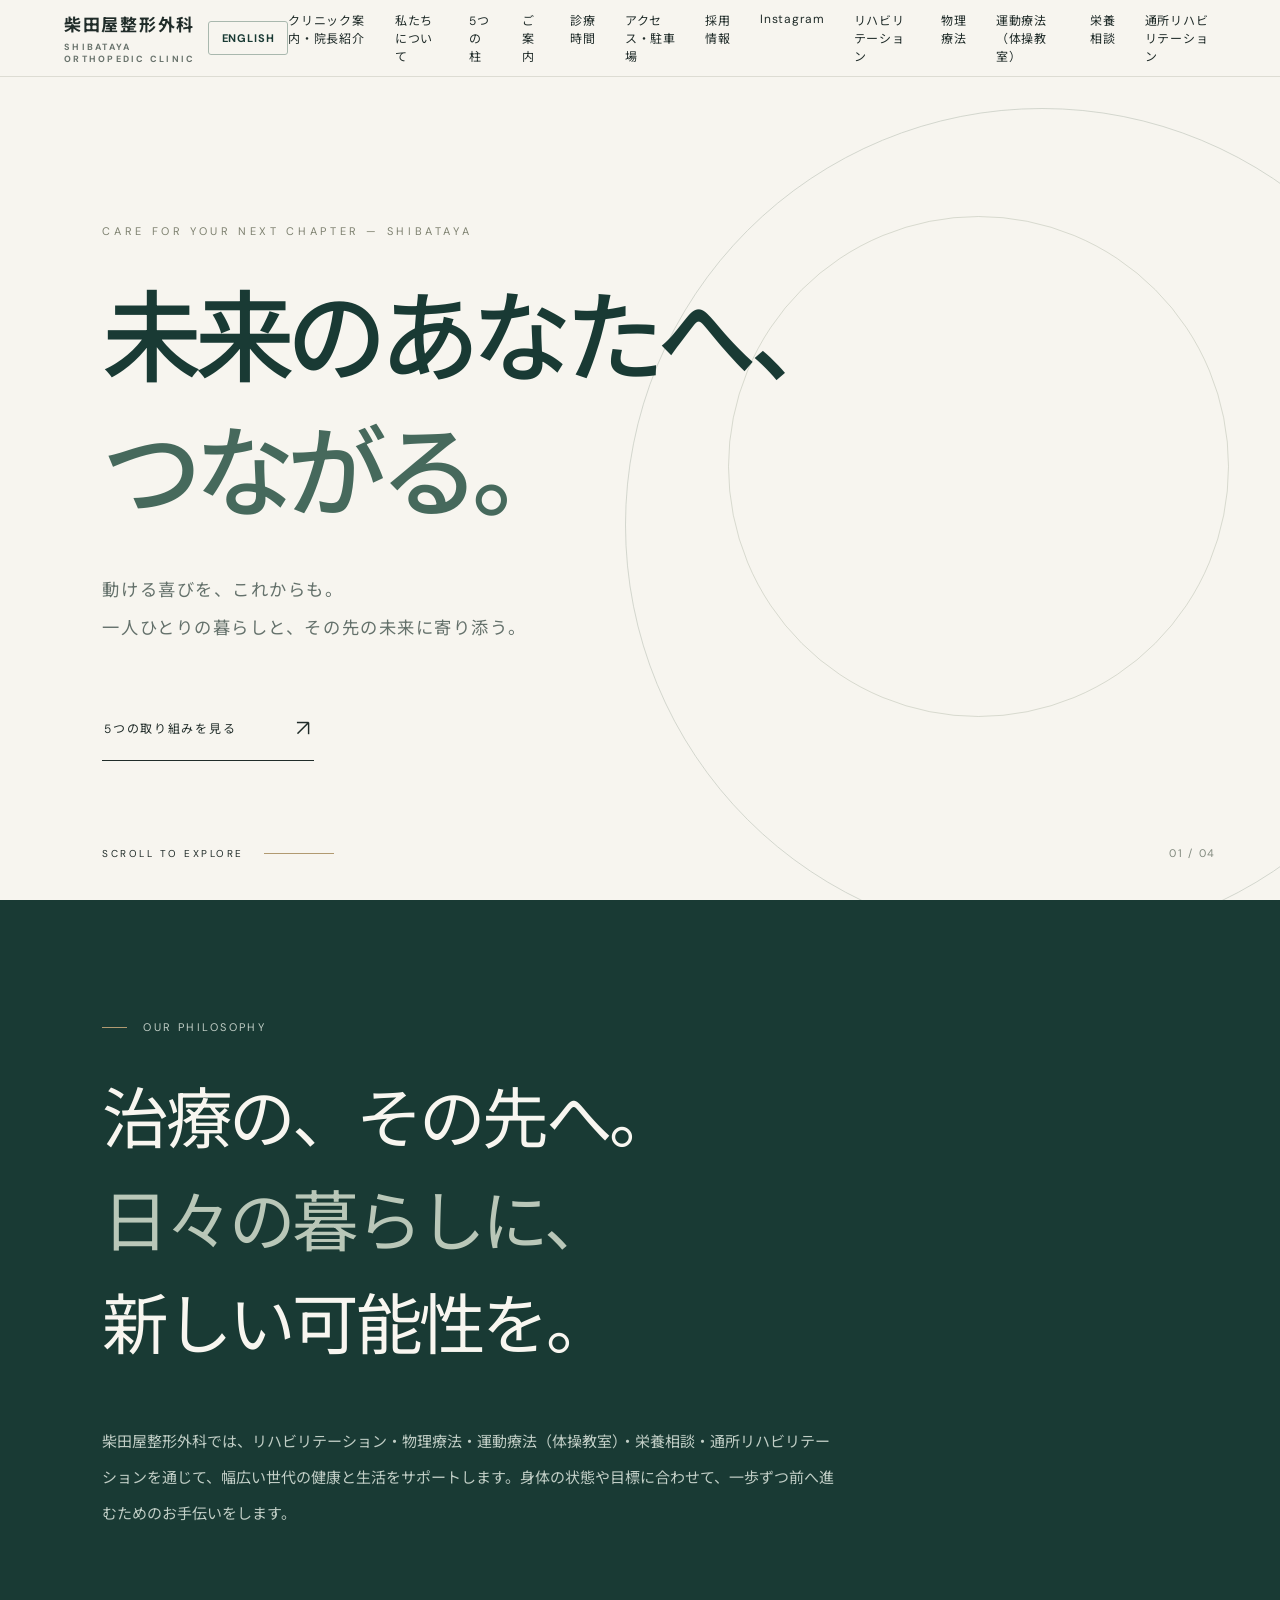
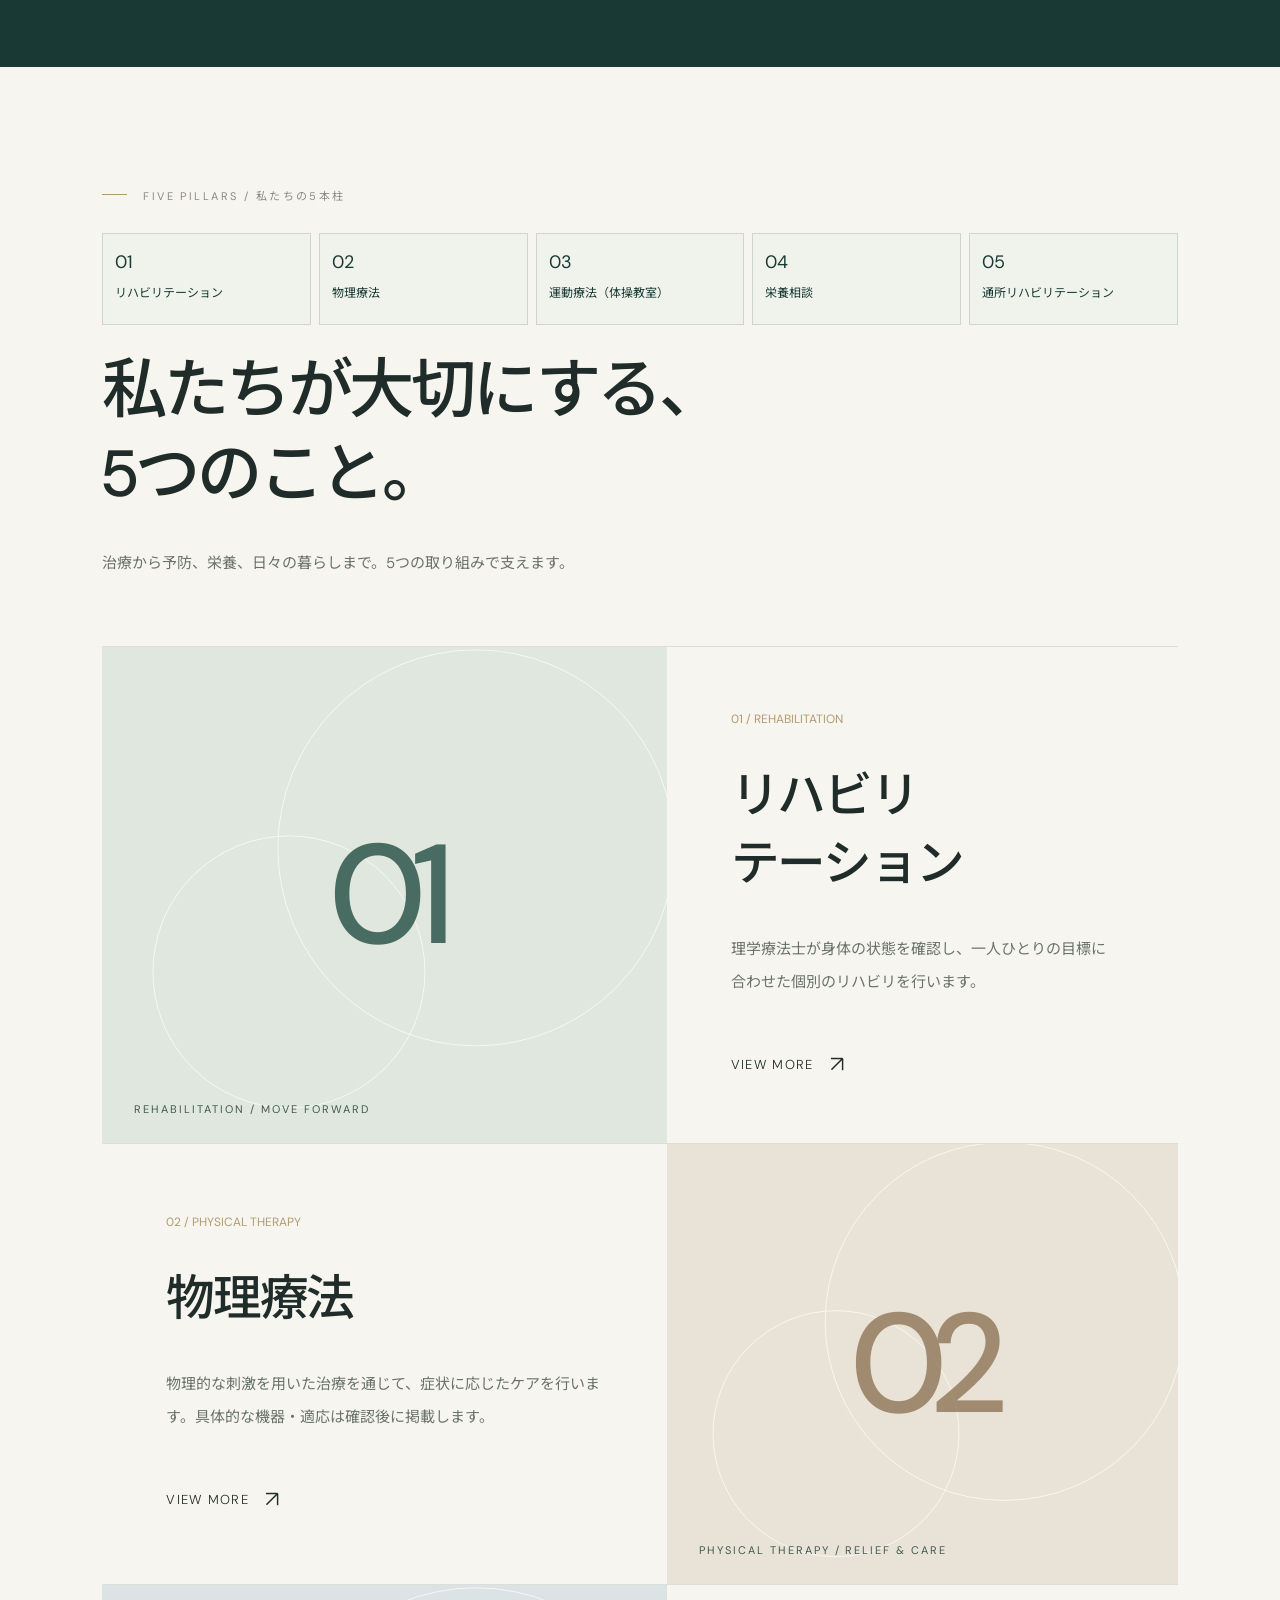
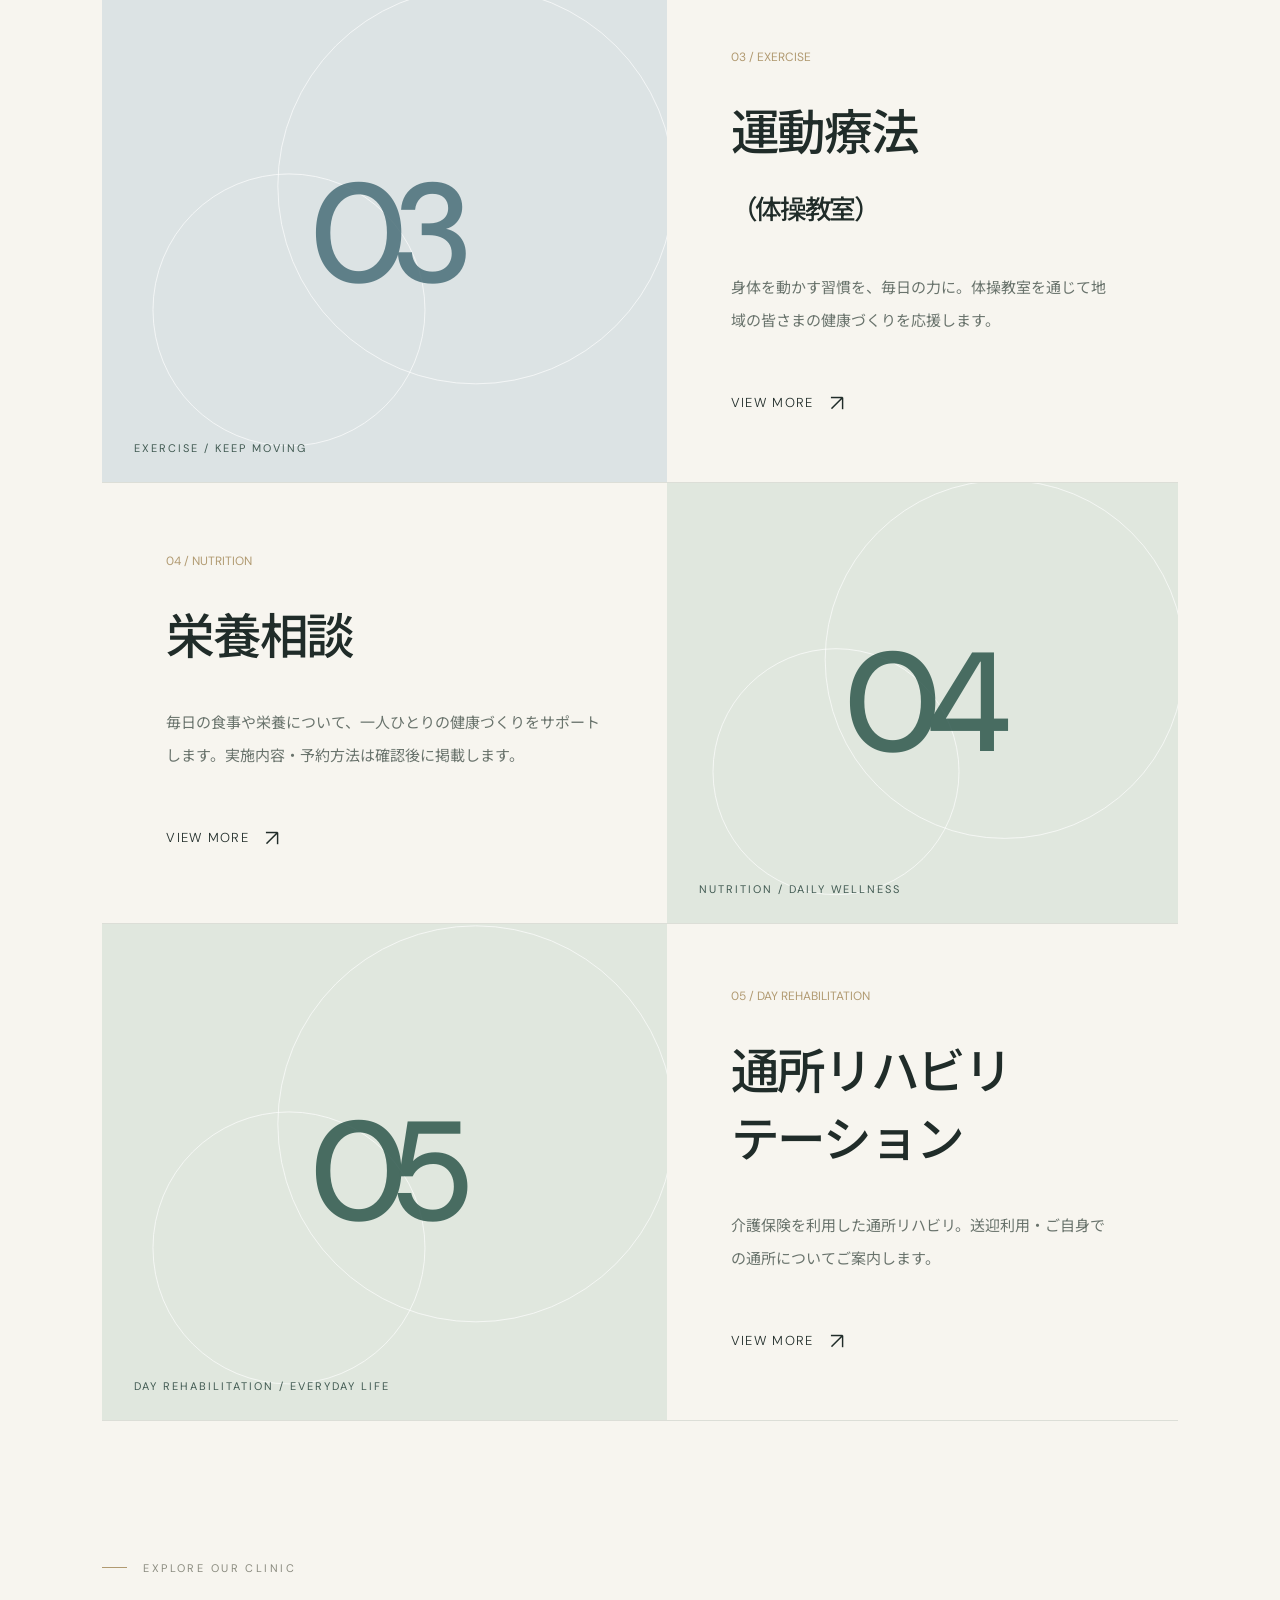
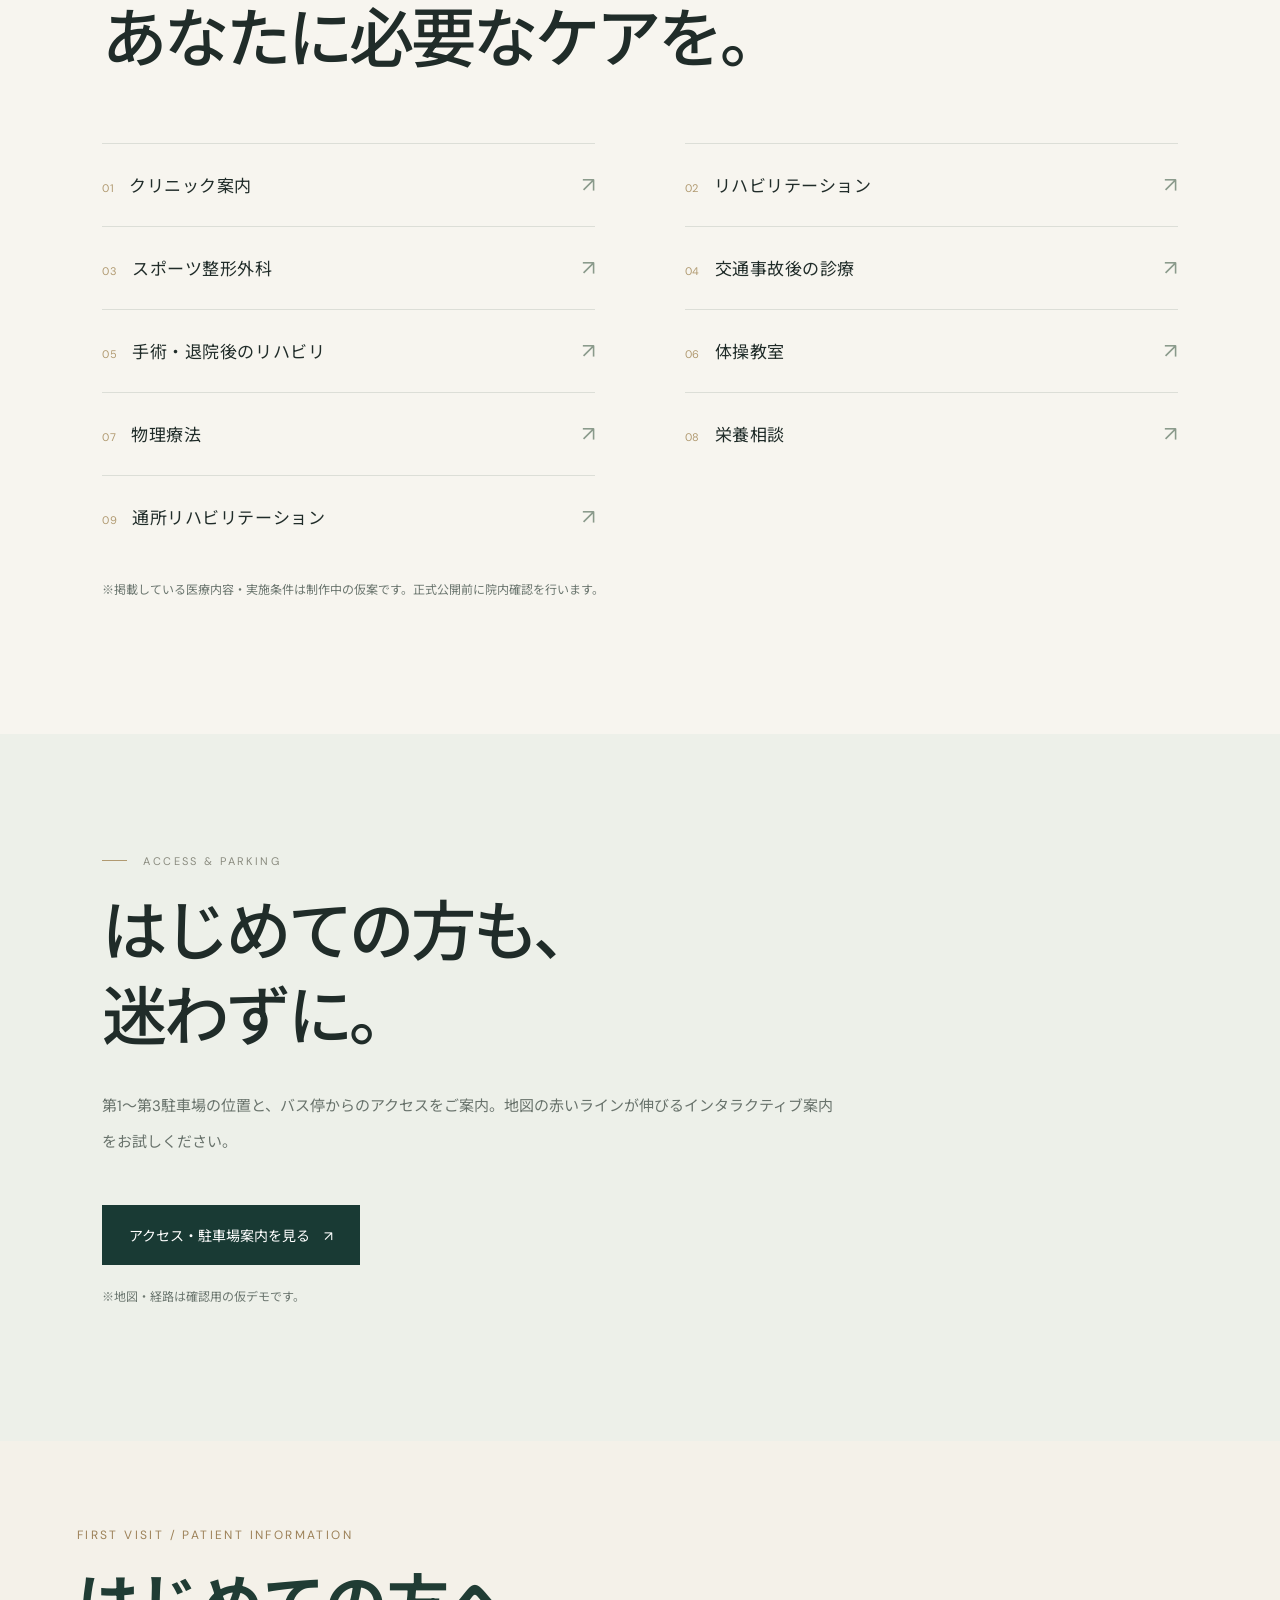
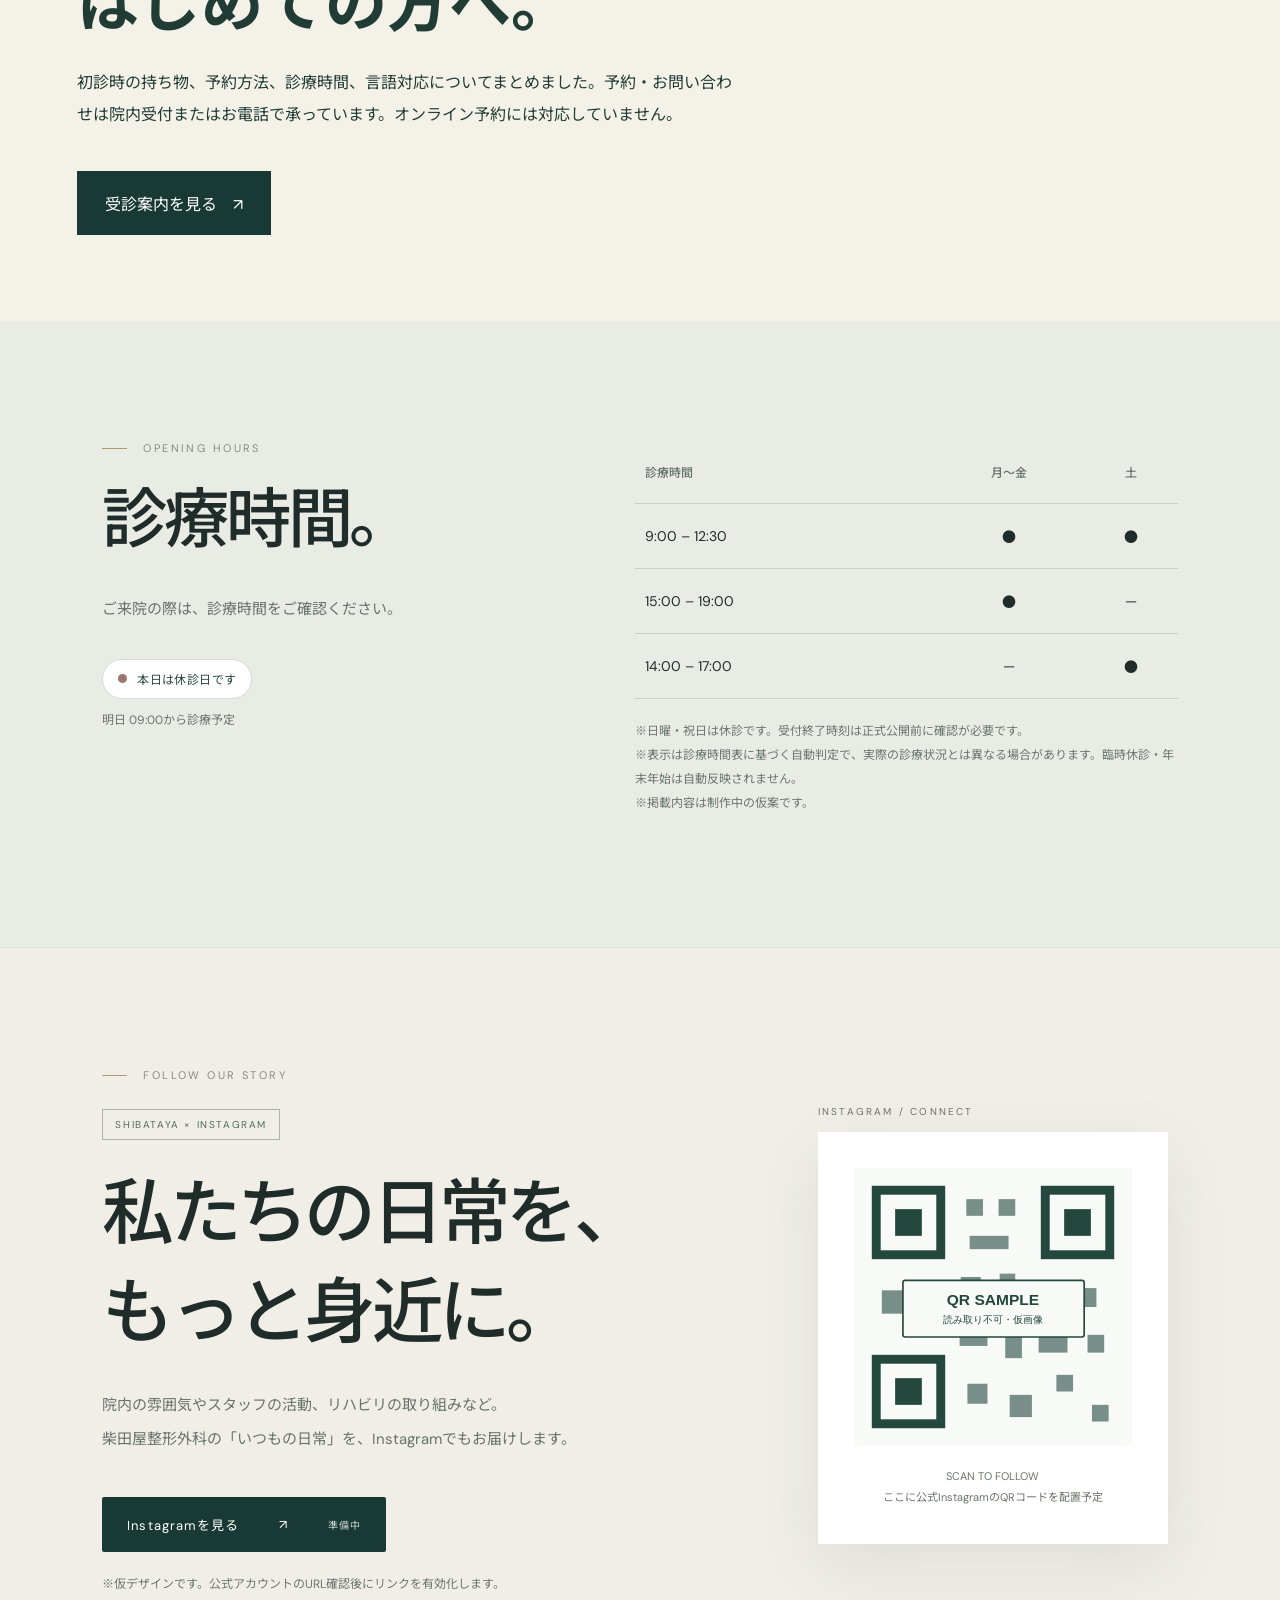
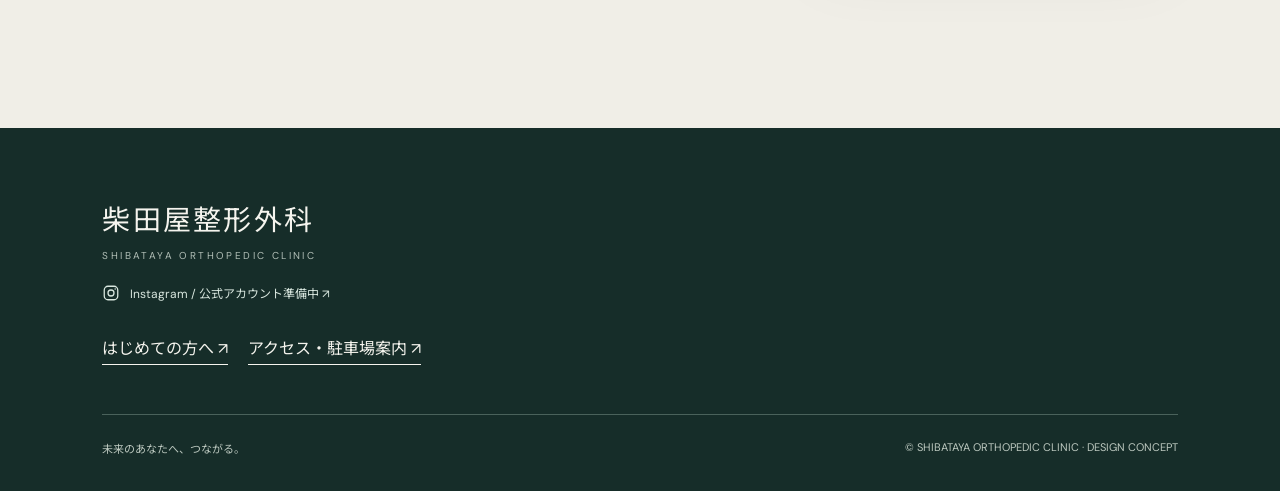
==== commit d2528f78: "Add files via upload" ====
--- a/index.html
+++ b/index.html
@@ -1,4 +1,5 @@
 <!DOCTYPE html>
+
 <html lang="ja"><head><meta charset="utf-8"/><meta content="width=device-width,initial-scale=1" name="viewport"/><meta content="#f7f5ef" name="theme-color"/><title>柴田屋整形外科 | 未来のあなたへ、つながる。</title><style>
 @import url('https://fonts.googleapis.com/css2?family=DM+Sans:wght@400;500;600;700&family=Noto+Sans+JP:wght@300;400;500;600;700&display=swap');
 :root{--bg:#f7f5ef;--ink:#202c29;--muted:#69736c;--gold:#b19a71;--line:#dcded7;--deep:#193a34}*{box-sizing:border-box}html{scroll-behavior:smooth}body{margin:0;background:var(--bg);color:var(--ink);font-family:'DM Sans','Noto Sans JP',sans-serif}a{color:inherit;text-decoration:none}button{font:inherit}header{position:fixed;top:0;left:0;right:0;z-index:20;background:#f7f5efed;backdrop-filter:blur(18px);border-bottom:1px solid #dddcd3}nav{height:76px;display:flex;align-items:center;justify-content:space-between;max-width:1480px;padding:0 5vw;margin:auto}.logo{font-weight:700;letter-spacing:.1em;font-size:17px}.logo small{display:block;font-size:9px;letter-spacing:.25em;color:var(--muted);margin-top:5px}.links{display:flex;gap:29px;font-size:12px;letter-spacing:.06em}.links a:hover{color:#8a7554}.menu{display:none;background:none;border:0;font-size:24px}.hero{min-height:100svh;padding:170px 8vw 85px;position:relative;display:flex;align-items:center;overflow:hidden}.hero:before{content:"";position:absolute;right:-14%;top:12%;width:65vw;height:65vw;max-width:880px;max-height:880px;border:1px solid #c3c9bf;border-radius:50%;opacity:.7}.hero:after{content:"";position:absolute;right:4%;top:24%;width:39vw;height:39vw;max-width:520px;max-height:520px;border:1px solid #b8bdae;border-radius:50%;opacity:.5}.hero-inner{position:relative;z-index:2;max-width:1100px}.eyebrow{font-size:11px;letter-spacing:.33em;text-transform:uppercase;color:#7d806f}.hero h1{font-size:clamp(44px,7.8vw,116px);line-height:1.35;letter-spacing:-.075em;font-weight:500;margin:35px 0 28px}.hero h1 span{color:var(--deep)}.lead{font-size:clamp(14px,1.35vw,18px);line-height:2.2;color:#64716b;letter-spacing:.09em}.cta{display:inline-flex;align-items:center;gap:60px;border-bottom:1px solid var(--ink);padding:17px 2px;font-size:12px;letter-spacing:.14em;margin-top:32px}.cta b{font-size:23px;font-weight:300;transition:transform .3s}.cta:hover b{transform:translateX(8px)}.hero-index{position:absolute;bottom:40px;right:5vw;font-size:11px;letter-spacing:.15em;color:#81897e}.scroll{position:absolute;bottom:40px;left:8vw;font-size:10px;letter-spacing:.25em;display:flex;align-items:center;gap:20px}.scroll:after{content:"";width:70px;height:1px;background:var(--gold)}section{padding:120px 8vw}.section-label{display:flex;align-items:center;gap:16px;color:#8a8b7f;font-size:11px;letter-spacing:.22em;text-transform:uppercase}.section-label:before{content:"";width:25px;height:1px;background:var(--gold)}.section-title{font-size:clamp(36px,5.1vw,72px);font-weight:500;letter-spacing:-.05em;line-height:1.3;margin:23px 0 28px}.intro{max-width:740px;font-size:15px;line-height:2.4;color:var(--muted)}.dark{background:var(--deep);color:#f8f6f0}.dark .section-label,.dark .intro{color:#c1cec6}.statement{font-size:clamp(30px,5.2vw,75px);line-height:1.55;font-weight:400;letter-spacing:-.055em;max-width:1050px;margin:35px 0 0}.statement em{font-style:normal;color:#b9c7b8}.services{display:grid;grid-template-columns:repeat(3,1fr);gap:1px;background:var(--line);border:1px solid var(--line);margin-top:70px}.service{background:var(--bg);min-height:390px;padding:42px 35px;display:flex;flex-direction:column;transition:background .4s,color .4s}.service:hover{background:#e8e8de}.num{font-size:12px;color:var(--gold)}.service h3{font-size:clamp(24px,2.7vw,38px);font-weight:500;letter-spacing:-.05em;margin:90px 0 15px}.service p{font-size:13px;line-height:2.1;color:var(--muted)}.arrow{margin-top:auto;font-size:25px;font-weight:300}.topics{display:grid;grid-template-columns:1fr 1fr;gap:0 7vw;margin-top:60px}.topic{border-top:1px solid var(--line);padding:27px 0;display:flex;align-items:center;justify-content:space-between;gap:15px;font-size:17px;letter-spacing:.03em}.topic small{color:var(--gold);font-size:11px;margin-right:15px}.topic span:last-child{font-size:21px;color:#8a9a8b}.hours{background:#e9ece5}.hours-wrap{display:grid;grid-template-columns:1fr 1.3fr;gap:9vw;align-items:start}.hours table{width:100%;border-collapse:collapse;font-size:14px}.hours th,.hours td{border-bottom:1px solid #c9cfc5;padding:22px 10px;text-align:center}.hours th:first-child,.hours td:first-child{text-align:left}.hours th{font-weight:500;font-size:12px;color:#637169}.note{font-size:12px;color:#6b766f;line-height:2;margin-top:20px}footer{background:#162d29;color:#f5f4ee;padding:70px 8vw 35px}.footer-title{font-size:28px;letter-spacing:.08em}.footer-sub{font-size:10px;letter-spacing:.24em;color:#b2bfb7;margin-top:10px}.footline{height:1px;background:#4a625b;margin:55px 0 25px}.footbottom{display:flex;justify-content:space-between;gap:20px;font-size:11px;color:#bdc9c0}.reveal{opacity:0;transform:translateY(42px);transition:opacity .9s ease,transform .9s cubic-bezier(.2,.8,.2,1)}.reveal.left{transform:translateX(-55px)}.reveal.right{transform:translateX(55px)}.reveal.show{opacity:1;transform:translate(0)}.line-mask{overflow:hidden}.line-mask span{display:inline-block;animation:rise 1.15s cubic-bezier(.2,.8,.2,1) both}@keyframes rise{from{transform:translateY(110%);opacity:0}to{transform:translateY(0);opacity:1}}@media(max-width:900px){.links{display:none;position:absolute;top:76px;left:0;right:0;background:var(--bg);padding:25px 8vw;flex-direction:column;gap:22px;border-bottom:1px solid var(--line)}.links.open{display:flex}.menu{display:block}.hero{padding:160px 8vw 100px}.hero:before{width:95vw;height:95vw;right:-60%;top:20%}.hero:after{width:60vw;height:60vw;right:-28%;top:35%}.services{grid-template-columns:1fr}.service{min-height:300px}.service h3{margin-top:55px}.hours-wrap{grid-template-columns:1fr;gap:35px}.topics{grid-template-columns:1fr}section{padding:85px 8vw}}@media(prefers-reduced-motion:reduce){*,*:before,*:after{animation:none!important;transition:none!important;scroll-behavior:auto!important}.reveal{opacity:1;transform:none}}
@@ -102,7 +103,7 @@
 @media(max-width:800px){header .lang-toggle{margin-left:6px;padding:9px 8px;font-size:10px;min-width:65px}header .brand{font-size:15px}}
 </style><style>
 .visit-teaser{padding:86px max(6%,24px);background:#f4f1e9;color:#203c34}.visit-teaser .eyebrow{letter-spacing:.2em;color:#9c8158;font-size:12px}.visit-teaser h2{font-size:clamp(32px,5vw,62px);line-height:1.35;margin:20px 0}.visit-teaser p{max-width:670px;line-height:2}.visit-teaser a{display:inline-flex;background:#193a34;color:white;text-decoration:none;padding:20px 28px;margin-top:24px}.visit-teaser a:focus-visible{outline:3px solid #c9a46b;outline-offset:3px}
-</style></head><body><header><nav><a class="logo" href="#top">柴田屋整形外科<small>SHIBATAYA ORTHOPEDIC CLINIC</small></a><button aria-label="Switch to English" class="lang-toggle" data-language-toggle="" type="button">ENGLISH</button><button aria-expanded="false" aria-label="メニューを開く" class="menu">☰</button><div class="links" id="navlinks"><a href="#about">私たちについて</a><a href="#services">5つの柱</a><a href="#guide">ご案内</a><a href="#hours">診療時間</a><a href="access.html">アクセス・駐車場</a><a data-en="Recruit" data-ja="採用情報" href="recruit.html">採用情報</a><a href="#instagram">Instagram</a><a href="rehabilitation.html">リハビリテーション</a><a href="modalities.html">物理療法</a><a href="exercise.html">運動療法（体操教室）</a><a href="nutrition.html">栄養相談</a><a href="dayrehab.html">通所リハビリテーション</a></div></nav></header><main id="top"><div class="hero"><div class="hero-inner"><div class="eyebrow">Care for your next chapter — SHIBATAYA</div><h1><div class="line-mask"><span>未来のあなたへ、</span></div><div class="line-mask"><span> <span style="color:#46695c">つながる。</span></span></div></h1><p class="lead">動ける喜びを、これからも。<br/>一人ひとりの暮らしと、その先の未来に寄り添う。</p><a class="cta" href="#services">5つの取り組みを見る <b>↗</b></a></div><div class="scroll">SCROLL TO EXPLORE</div><div class="hero-index">01 / 04</div></div><section class="dark" id="about"><div class="section-label reveal">Our philosophy</div><h2 class="statement reveal left">治療の、その先へ。<br/><em>日々の暮らしに、</em><br/>新しい可能性を。</h2><p class="intro reveal" style="margin-top:45px">柴田屋整形外科では、リハビリテーション・物理療法・運動療法（体操教室）・栄養相談・通所リハビリテーションを通じて、幅広い世代の健康と生活をサポートします。身体の状態や目標に合わせて、一歩ずつ前へ進むためのお手伝いをします。</p></section><section id="services"><div class="section-label reveal">Five pillars / 私たちの5本柱</div><nav aria-label="5つの取り組みへの案内" class="pillar-index"><a href="rehabilitation.html">01 <span>リハビリテーション</span></a><a href="modalities.html">02 <span>物理療法</span></a><a href="exercise.html">03 <span>運動療法（体操教室）</span></a><a href="nutrition.html">04 <span>栄養相談</span></a><a href="dayrehab.html">05 <span>通所リハビリテーション</span></a></nav><h2 class="section-title reveal">私たちが大切にする、<br/>5つのこと。</h2><p class="intro reveal">治療から予防、栄養、日々の暮らしまで。5つの取り組みで支えます。</p><div class="services">
+</style></head><body><header><nav><a class="logo" href="#top">柴田屋整形外科<small>SHIBATAYA ORTHOPEDIC CLINIC</small></a><button aria-label="Switch to English" class="lang-toggle" data-language-toggle="" type="button">ENGLISH</button><button aria-expanded="false" aria-label="メニューを開く" class="menu">☰</button><div class="links" id="navlinks"><a data-en="Clinic &amp; Director" data-ja="クリニック案内・院長紹介" href="clinic.html">クリニック案内・院長紹介</a><a href="#about">私たちについて</a><a href="#services">5つの柱</a><a href="#guide">ご案内</a><a href="#hours">診療時間</a><a href="access.html">アクセス・駐車場</a><a data-en="Recruit" data-ja="採用情報" href="recruit.html">採用情報</a><a href="#instagram">Instagram</a><a href="rehabilitation.html">リハビリテーション</a><a href="modalities.html">物理療法</a><a href="exercise.html">運動療法（体操教室）</a><a href="nutrition.html">栄養相談</a><a href="dayrehab.html">通所リハビリテーション</a></div></nav></header><main id="top"><div class="hero"><div class="hero-inner"><div class="eyebrow">Care for your next chapter — SHIBATAYA</div><h1><div class="line-mask"><span>未来のあなたへ、</span></div><div class="line-mask"><span> <span style="color:#46695c">つながる。</span></span></div></h1><p class="lead">動ける喜びを、これからも。<br/>一人ひとりの暮らしと、その先の未来に寄り添う。</p><a class="cta" href="#services">5つの取り組みを見る <b>↗</b></a></div><div class="scroll">SCROLL TO EXPLORE</div><div class="hero-index">01 / 04</div></div><section class="dark" id="about"><div class="section-label reveal">Our philosophy</div><h2 class="statement reveal left">治療の、その先へ。<br/><em>日々の暮らしに、</em><br/>新しい可能性を。</h2><p class="intro reveal" style="margin-top:45px">柴田屋整形外科では、リハビリテーション・物理療法・運動療法（体操教室）・栄養相談・通所リハビリテーションを通じて、幅広い世代の健康と生活をサポートします。身体の状態や目標に合わせて、一歩ずつ前へ進むためのお手伝いをします。</p></section><section id="services"><div class="section-label reveal">Five pillars / 私たちの5本柱</div><nav aria-label="5つの取り組みへの案内" class="pillar-index"><a href="rehabilitation.html">01 <span>リハビリテーション</span></a><a href="modalities.html">02 <span>物理療法</span></a><a href="exercise.html">03 <span>運動療法（体操教室）</span></a><a href="nutrition.html">04 <span>栄養相談</span></a><a href="dayrehab.html">05 <span>通所リハビリテーション</span></a></nav><h2 class="section-title reveal">私たちが大切にする、<br/>5つのこと。</h2><p class="intro reveal">治療から予防、栄養、日々の暮らしまで。5つの取り組みで支えます。</p><div class="services">
 <a aria-label="リハビリテーションのご案内" class="service" href="rehabilitation.html" id="pillar-1"><div class="service-visual panel-visual"><span class="visual-word">01</span><span class="visual-caption">REHABILITATION / MOVE FORWARD</span></div><div class="service-copy panel-copy"><div class="num">01 / REHABILITATION</div><h3>リハビリ<br/>テーション</h3><p>理学療法士が身体の状態を確認し、一人ひとりの目標に合わせた個別のリハビリを行います。</p><div class="arrow">VIEW MORE</div></div></a>
 <a aria-label="物理療法のご案内" class="service" href="modalities.html" id="pillar-2"><div class="service-visual panel-visual"><span class="visual-word">02</span><span class="visual-caption">PHYSICAL THERAPY / RELIEF &amp; CARE</span></div><div class="service-copy panel-copy"><div class="num">02 / PHYSICAL THERAPY</div><h3>物理療法</h3><p>物理的な刺激を用いた治療を通じて、症状に応じたケアを行います。具体的な機器・適応は確認後に掲載します。</p><div class="arrow">VIEW MORE</div></div></a>
 <a aria-label="運動療法・体操教室のご案内" class="service" href="exercise.html" id="pillar-3"><div class="service-visual panel-visual"><span class="visual-word">03</span><span class="visual-caption">EXERCISE / KEEP MOVING</span></div><div class="service-copy panel-copy"><div class="num">03 / EXERCISE</div><h3>運動療法<br/><small style="font-size:.55em">（体操教室）</small></h3><p>身体を動かす習慣を、毎日の力に。体操教室を通じて地域の皆さまの健康づくりを応援します。</p><div class="arrow">VIEW MORE</div></div></a>
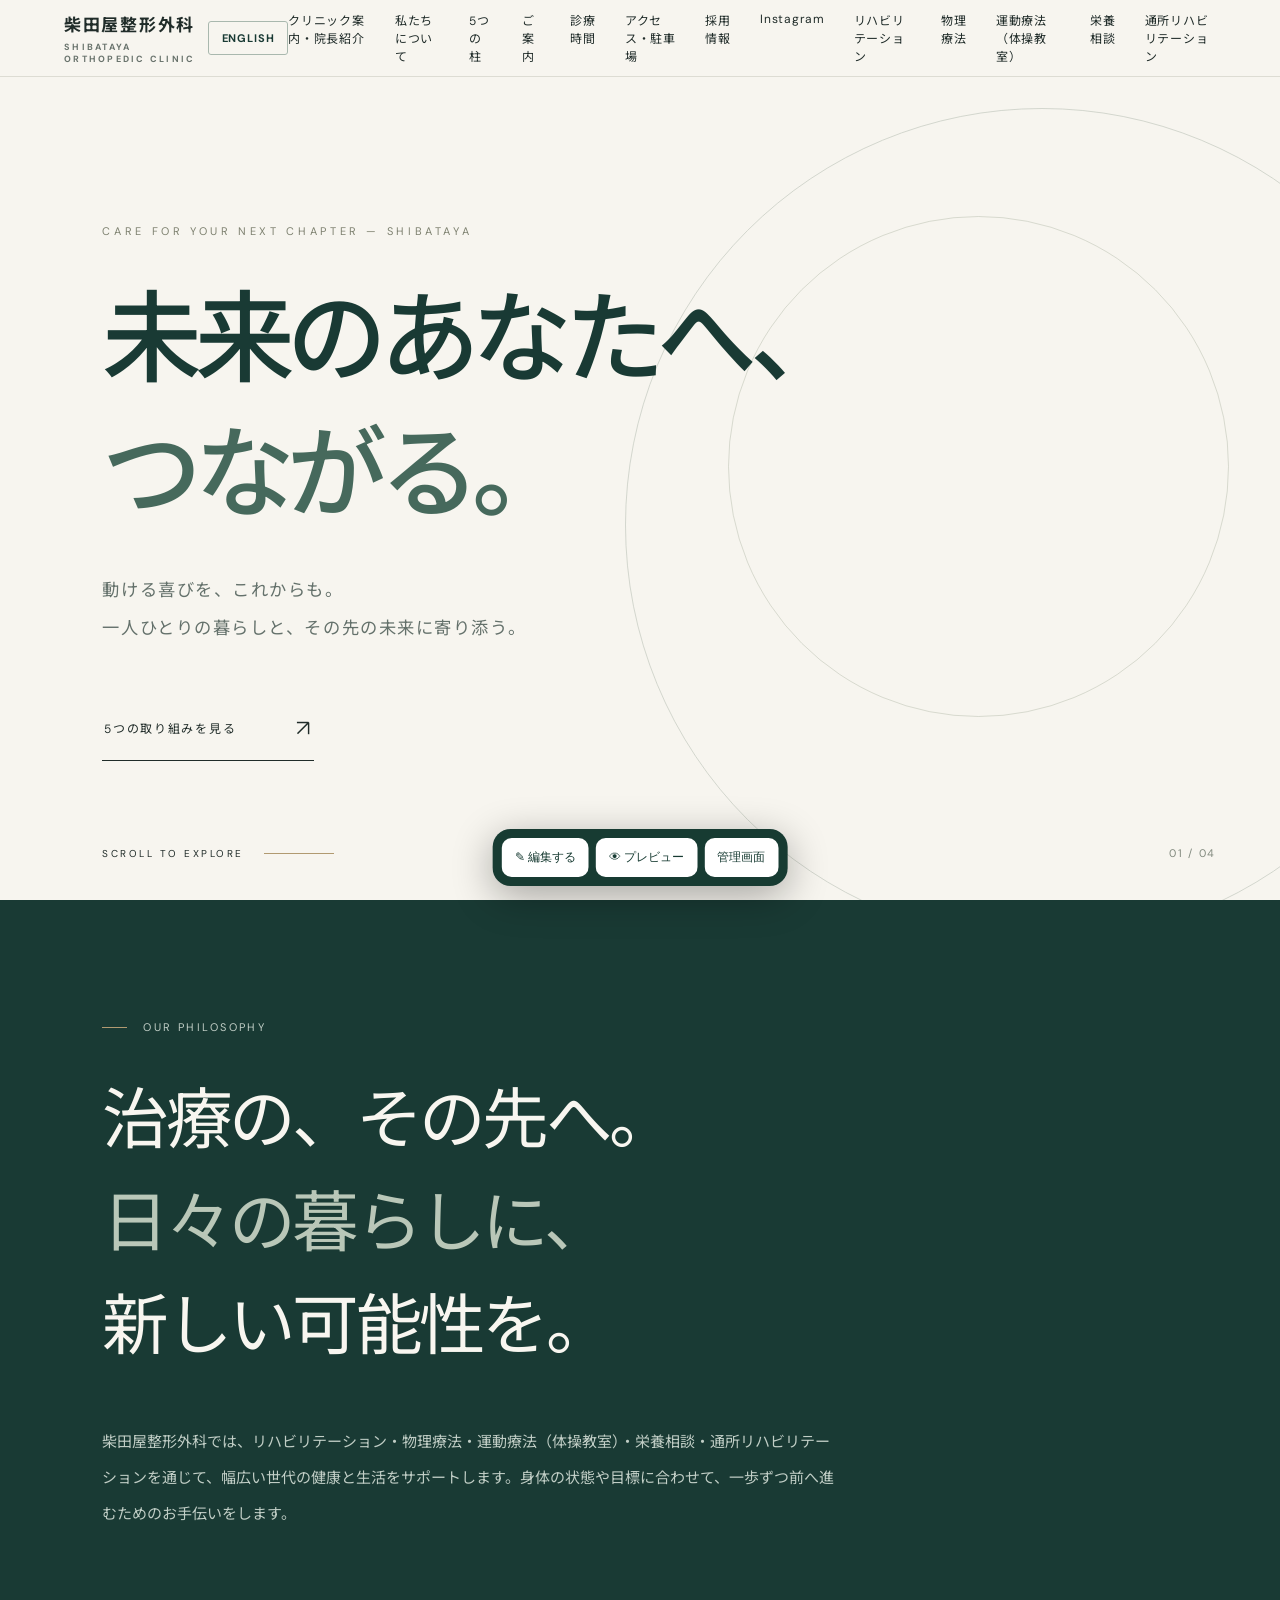
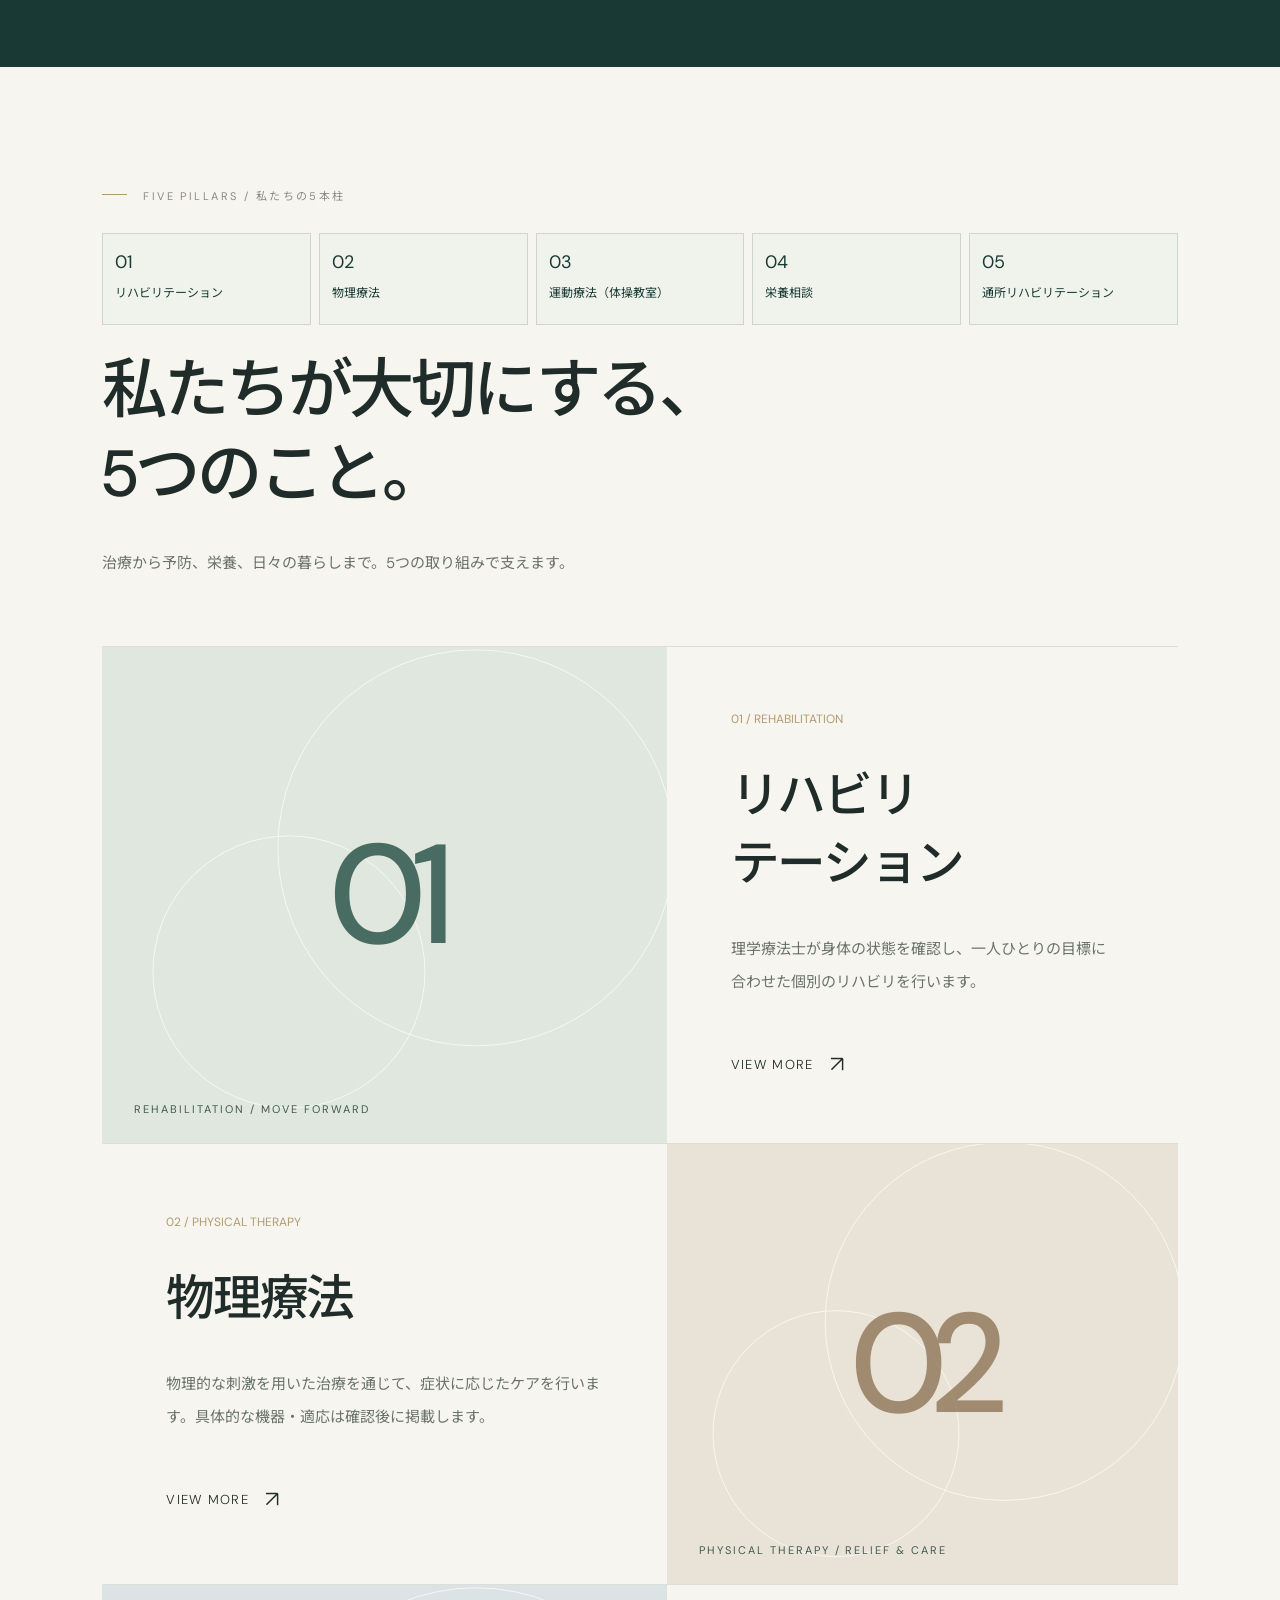
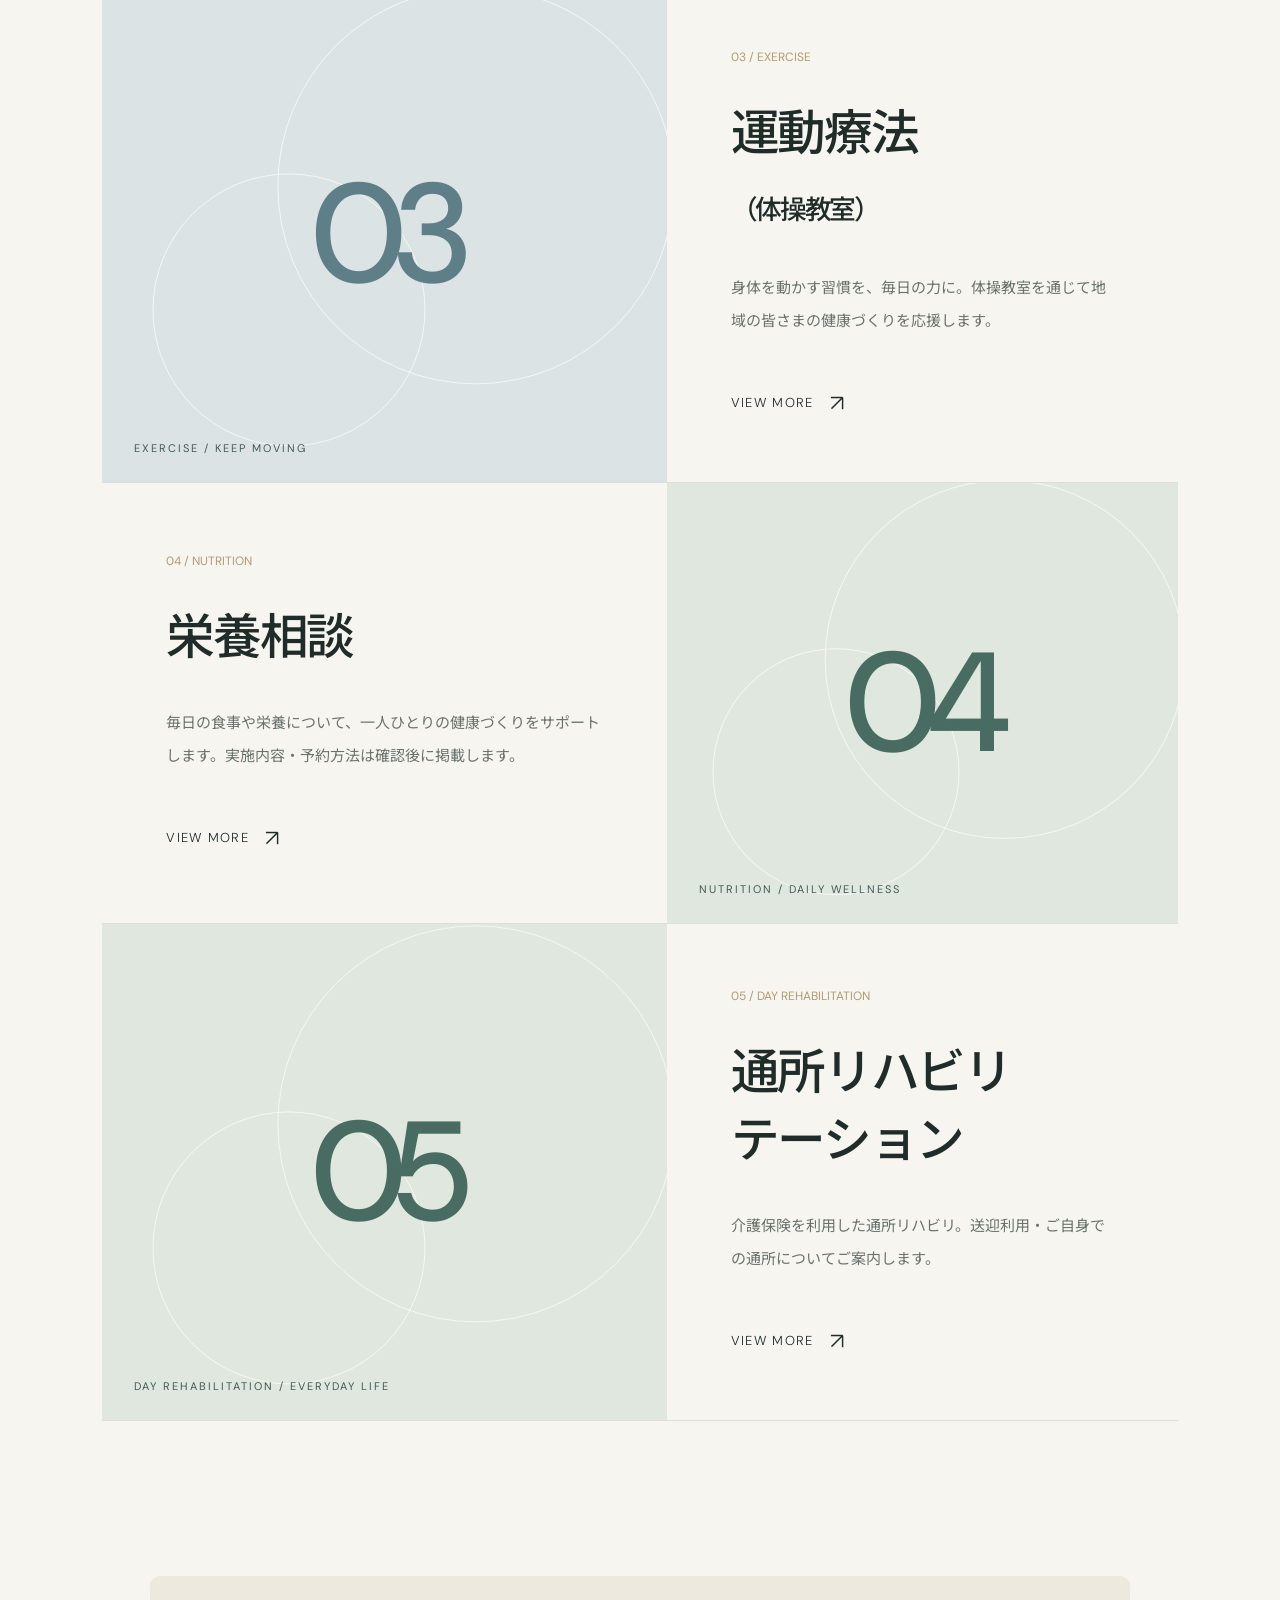
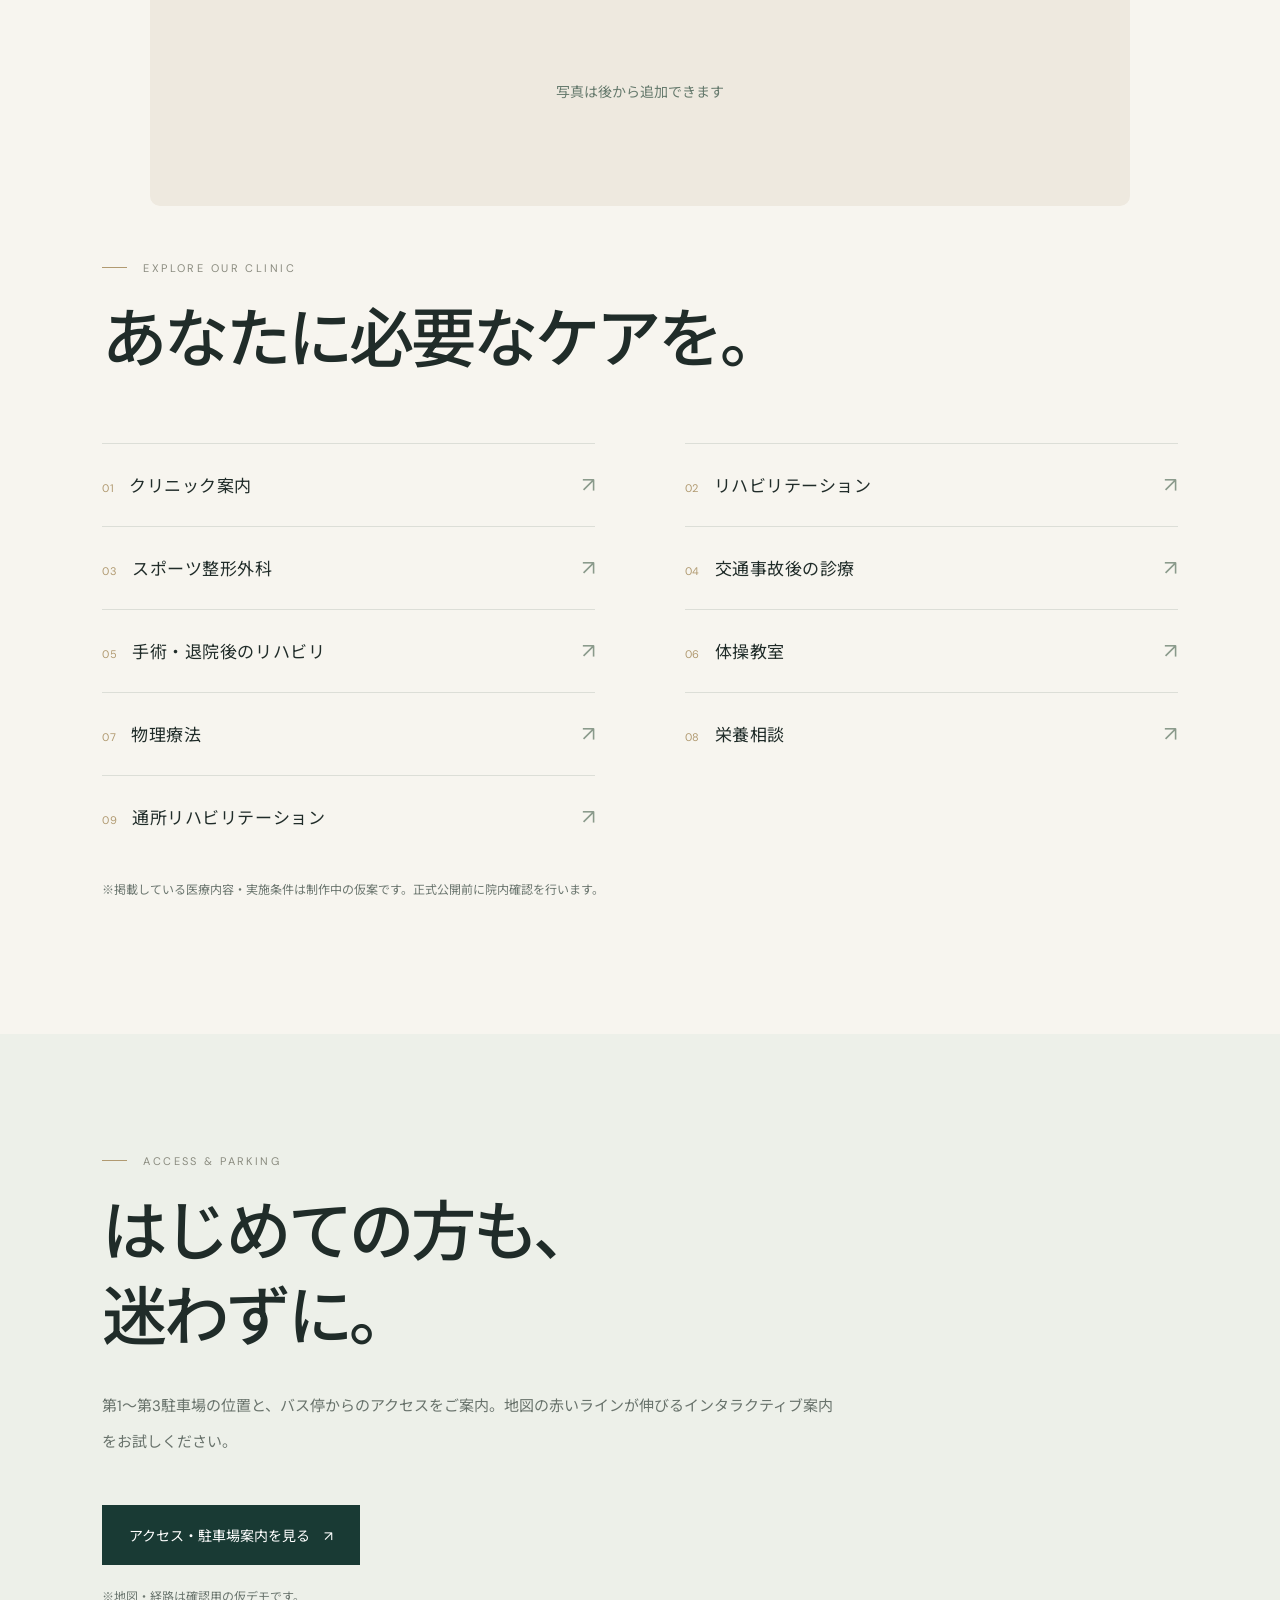
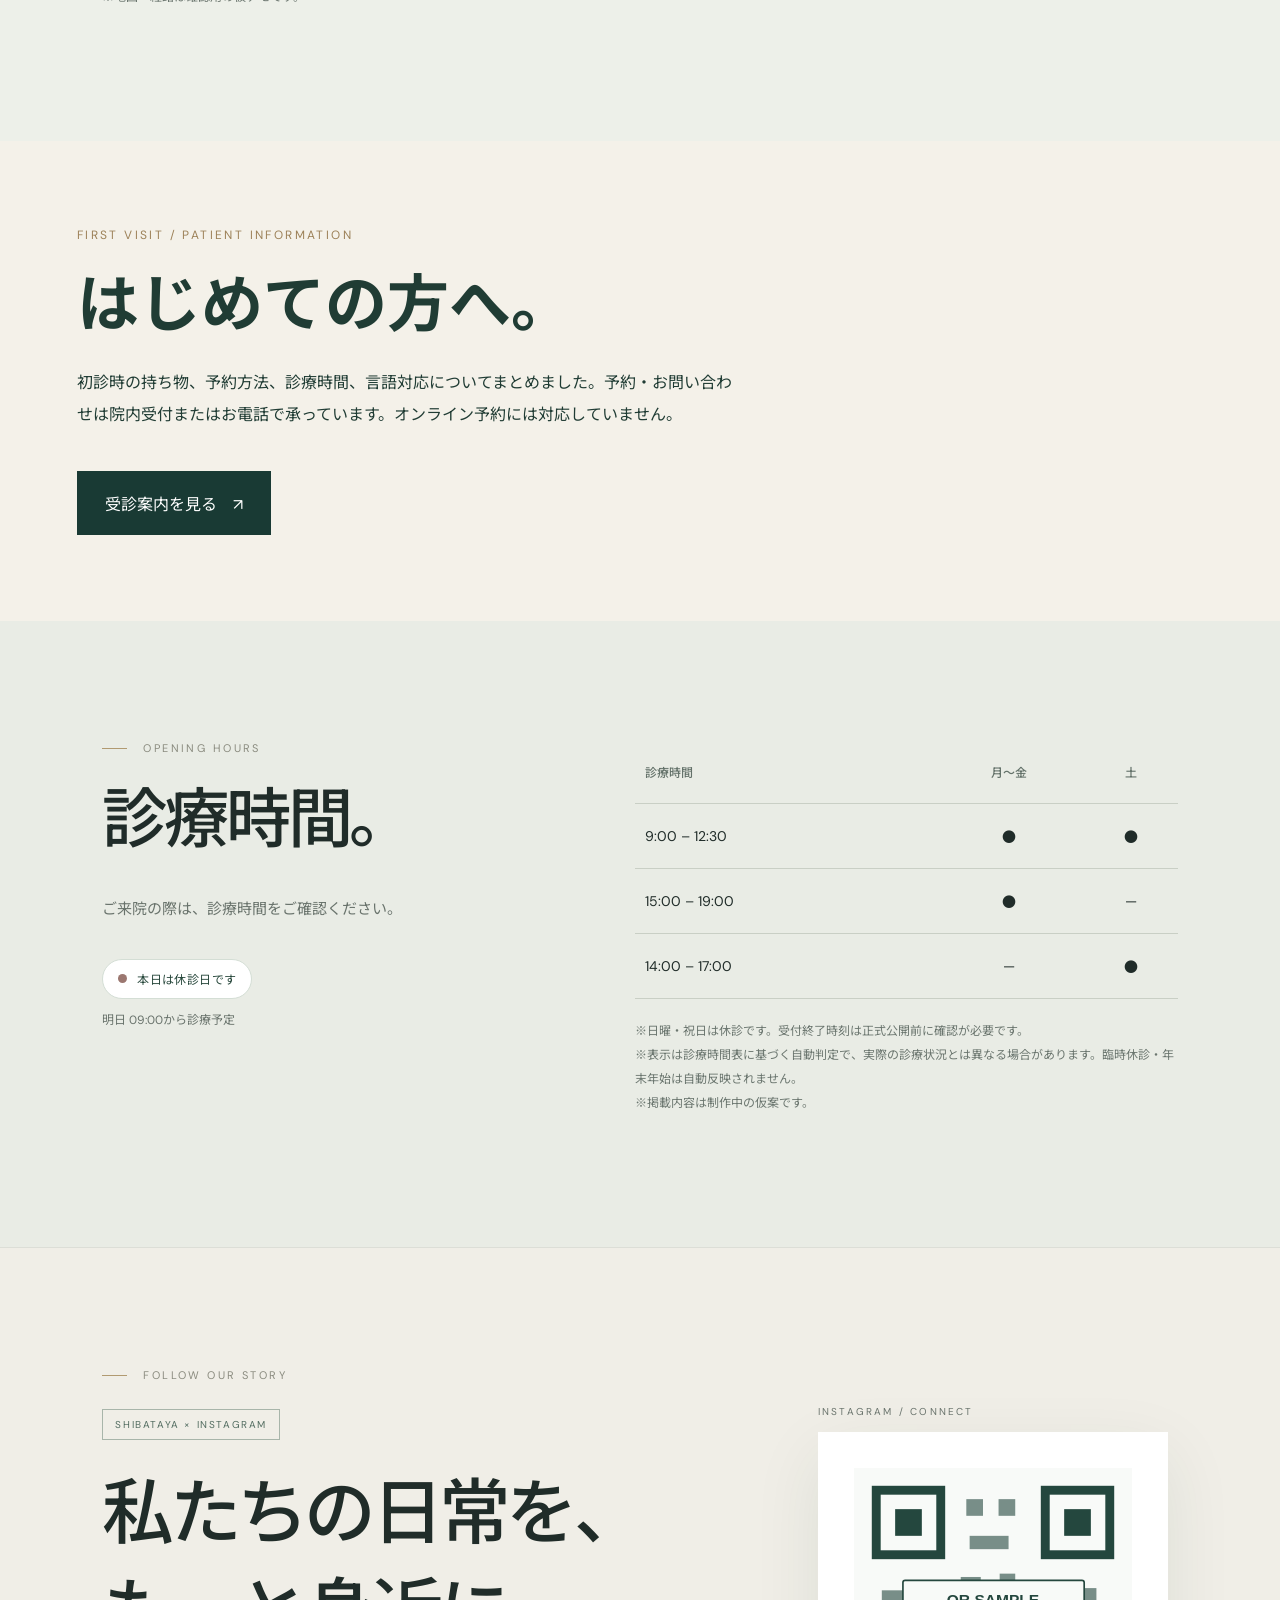
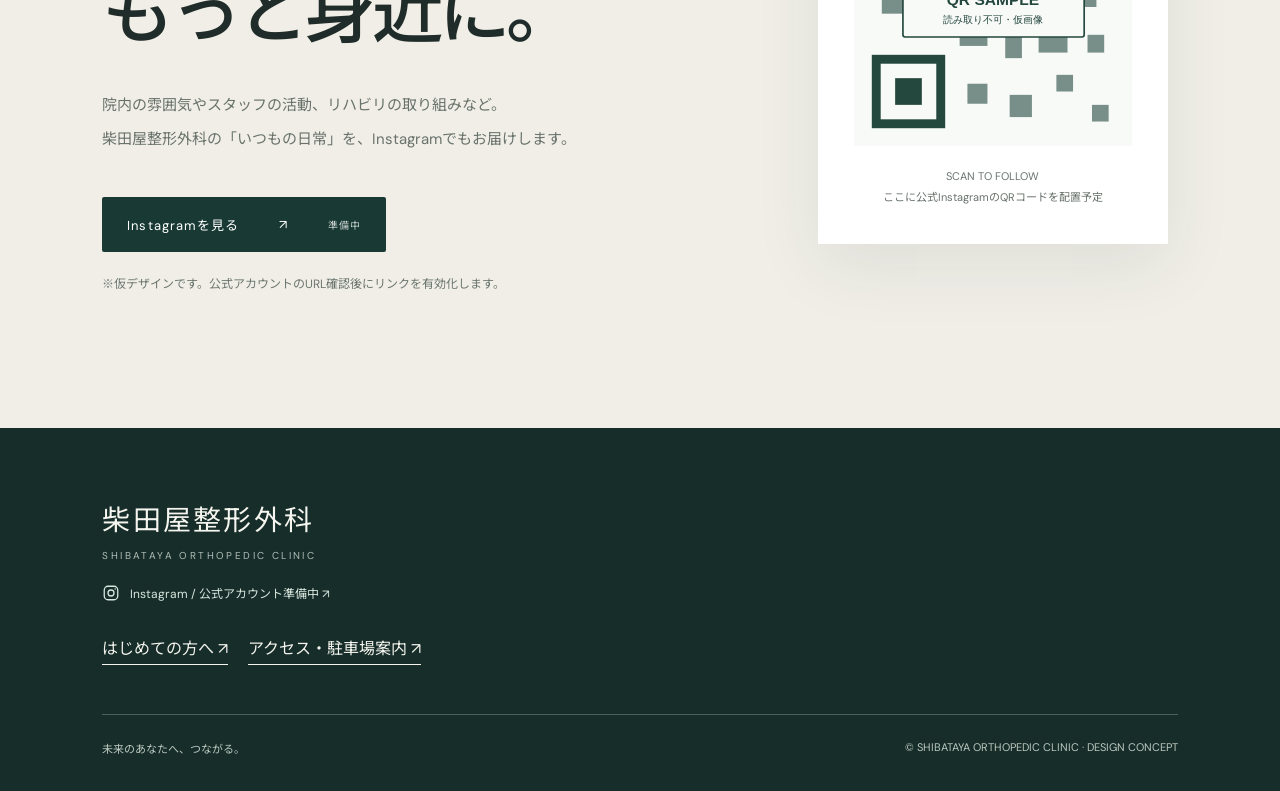
==== commit 6e658980: "Add files via upload" ====
--- a/index.html
+++ b/index.html
@@ -103,6 +103,8 @@
 @media(max-width:800px){header .lang-toggle{margin-left:6px;padding:9px 8px;font-size:10px;min-width:65px}header .brand{font-size:15px}}
 </style><style>
 .visit-teaser{padding:86px max(6%,24px);background:#f4f1e9;color:#203c34}.visit-teaser .eyebrow{letter-spacing:.2em;color:#9c8158;font-size:12px}.visit-teaser h2{font-size:clamp(32px,5vw,62px);line-height:1.35;margin:20px 0}.visit-teaser p{max-width:670px;line-height:2}.visit-teaser a{display:inline-flex;background:#193a34;color:white;text-decoration:none;padding:20px 28px;margin-top:24px}.visit-teaser a:focus-visible{outline:3px solid #c9a46b;outline-offset:3px}
+</style><style id="oz-edit-style">
+#oz-editbar{position:fixed;bottom:12px;left:12px;right:12px;z-index:99999;display:flex;gap:7px;align-items:center;justify-content:center;flex-wrap:wrap;background:#173b32;color:#fff;padding:12px;border:1px solid #b49c70;border-radius:18px;box-shadow:0 10px 40px #0005;font:13px system-ui}#oz-editbar button{background:#f7f5ef;color:#173b32;border:0;padding:10px 13px;border-radius:10px;font-weight:700;cursor:pointer}#oz-editbar button.primary{background:#c7aa73;color:#173b32}#oz-editbar small{font-size:11px;opacity:.8}body.oz-editing [data-oz-edit]{outline:2px dashed #b49c70!important;outline-offset:4px;cursor:pointer!important;border-radius:3px}body.oz-editing [data-oz-edit]:hover{background:#b49c7022}#oz-modal{position:fixed;inset:0;z-index:100001;background:#0c1c19b9;display:none;align-items:center;justify-content:center;padding:18px;font:14px system-ui}#oz-modal.open{display:flex}#oz-dialog{width:min(600px,100%);background:#f7f5ef;color:#173b32;padding:22px;border-radius:20px;box-shadow:0 15px 60px #0006}#oz-dialog textarea{display:block;width:100%;min-height:170px;padding:14px;font:16px/1.7 system-ui;border:1px solid #b49c70;border-radius:9px;margin:15px 0;background:white;color:#173b32}#oz-dialog button{padding:11px 16px;border-radius:9px;border:1px solid #173b32;background:transparent;color:#173b32;margin-right:8px}#oz-dialog button.primary{background:#173b32;color:#fff}#oz-toast{position:fixed;top:90px;left:50%;transform:translateX(-50%);z-index:100002;background:#173b32;color:white;padding:12px 18px;border-radius:12px;font:13px system-ui;display:none;max-width:90vw;text-align:center}@media(max-width:650px){#oz-editbar{bottom:8px;left:8px;right:8px;padding:9px}#oz-editbar button{padding:9px}body.oz-editing{padding-bottom:100px}}
 </style></head><body><header><nav><a class="logo" href="#top">柴田屋整形外科<small>SHIBATAYA ORTHOPEDIC CLINIC</small></a><button aria-label="Switch to English" class="lang-toggle" data-language-toggle="" type="button">ENGLISH</button><button aria-expanded="false" aria-label="メニューを開く" class="menu">☰</button><div class="links" id="navlinks"><a data-en="Clinic &amp; Director" data-ja="クリニック案内・院長紹介" href="clinic.html">クリニック案内・院長紹介</a><a href="#about">私たちについて</a><a href="#services">5つの柱</a><a href="#guide">ご案内</a><a href="#hours">診療時間</a><a href="access.html">アクセス・駐車場</a><a data-en="Recruit" data-ja="採用情報" href="recruit.html">採用情報</a><a href="#instagram">Instagram</a><a href="rehabilitation.html">リハビリテーション</a><a href="modalities.html">物理療法</a><a href="exercise.html">運動療法（体操教室）</a><a href="nutrition.html">栄養相談</a><a href="dayrehab.html">通所リハビリテーション</a></div></nav></header><main id="top"><div class="hero"><div class="hero-inner"><div class="eyebrow">Care for your next chapter — SHIBATAYA</div><h1><div class="line-mask"><span>未来のあなたへ、</span></div><div class="line-mask"><span> <span style="color:#46695c">つながる。</span></span></div></h1><p class="lead">動ける喜びを、これからも。<br/>一人ひとりの暮らしと、その先の未来に寄り添う。</p><a class="cta" href="#services">5つの取り組みを見る <b>↗</b></a></div><div class="scroll">SCROLL TO EXPLORE</div><div class="hero-index">01 / 04</div></div><section class="dark" id="about"><div class="section-label reveal">Our philosophy</div><h2 class="statement reveal left">治療の、その先へ。<br/><em>日々の暮らしに、</em><br/>新しい可能性を。</h2><p class="intro reveal" style="margin-top:45px">柴田屋整形外科では、リハビリテーション・物理療法・運動療法（体操教室）・栄養相談・通所リハビリテーションを通じて、幅広い世代の健康と生活をサポートします。身体の状態や目標に合わせて、一歩ずつ前へ進むためのお手伝いをします。</p></section><section id="services"><div class="section-label reveal">Five pillars / 私たちの5本柱</div><nav aria-label="5つの取り組みへの案内" class="pillar-index"><a href="rehabilitation.html">01 <span>リハビリテーション</span></a><a href="modalities.html">02 <span>物理療法</span></a><a href="exercise.html">03 <span>運動療法（体操教室）</span></a><a href="nutrition.html">04 <span>栄養相談</span></a><a href="dayrehab.html">05 <span>通所リハビリテーション</span></a></nav><h2 class="section-title reveal">私たちが大切にする、<br/>5つのこと。</h2><p class="intro reveal">治療から予防、栄養、日々の暮らしまで。5つの取り組みで支えます。</p><div class="services">
 <a aria-label="リハビリテーションのご案内" class="service" href="rehabilitation.html" id="pillar-1"><div class="service-visual panel-visual"><span class="visual-word">01</span><span class="visual-caption">REHABILITATION / MOVE FORWARD</span></div><div class="service-copy panel-copy"><div class="num">01 / REHABILITATION</div><h3>リハビリ<br/>テーション</h3><p>理学療法士が身体の状態を確認し、一人ひとりの目標に合わせた個別のリハビリを行います。</p><div class="arrow">VIEW MORE</div></div></a>
 <a aria-label="物理療法のご案内" class="service" href="modalities.html" id="pillar-2"><div class="service-visual panel-visual"><span class="visual-word">02</span><span class="visual-caption">PHYSICAL THERAPY / RELIEF &amp; CARE</span></div><div class="service-copy panel-copy"><div class="num">02 / PHYSICAL THERAPY</div><h3>物理療法</h3><p>物理的な刺激を用いた治療を通じて、症状に応じたケアを行います。具体的な機器・適応は確認後に掲載します。</p><div class="arrow">VIEW MORE</div></div></a>
@@ -178,4 +180,28 @@
  document.querySelectorAll('[data-language-toggle]').forEach(b=>b.addEventListener('click',()=>{const next=lang==='en'?'ja':'en';try{localStorage.setItem('shibataya-lang',next)}catch(e){}const u=new URL(location.href);if(next==='en')u.searchParams.set('lang','en');else u.searchParams.delete('lang');location.href=u.toString();}));
  apply(lang);
 })();
-</script><script>(function(){function refresh(){let l='ja';try{l=new URLSearchParams(location.search).get('lang')||localStorage.getItem('shibataya-lang')||'ja'}catch(e){}document.querySelectorAll('[data-ja][data-en]').forEach(el=>el.textContent=el.getAttribute(l==='en'?'data-en':'data-ja'));document.querySelectorAll('a[href="visit.html"]').forEach(el=>{el.href='visit.html'+(l==='en'?'?lang=en':'')})}refresh()})();</script><script>(function(){let l='ja';try{l=new URLSearchParams(location.search).get('lang')||localStorage.getItem('shibataya-lang')||'ja'}catch(e){}const a=document.querySelector('a[href^="recruit.html"]');if(a){a.textContent=l==='en'?'Recruit':'採用情報';a.href='recruit.html'+(l==='en'?'?lang=en':'')}})();</script></body></html>
+</script><script>(function(){function refresh(){let l='ja';try{l=new URLSearchParams(location.search).get('lang')||localStorage.getItem('shibataya-lang')||'ja'}catch(e){}document.querySelectorAll('[data-ja][data-en]').forEach(el=>el.textContent=el.getAttribute(l==='en'?'data-en':'data-ja'));document.querySelectorAll('a[href="visit.html"]').forEach(el=>{el.href='visit.html'+(l==='en'?'?lang=en':'')})}refresh()})();</script><script>(function(){let l='ja';try{l=new URLSearchParams(location.search).get('lang')||localStorage.getItem('shibataya-lang')||'ja'}catch(e){}const a=document.querySelector('a[href^="recruit.html"]');if(a){a.textContent=l==='en'?'Recruit':'採用情報';a.href='recruit.html'+(l==='en'?'?lang=en':'')}})();</script><script id="oz-edit-script">
+(()=>{'use strict';
+const page=location.pathname.split('/').pop()||'index.html';const key='shibataya-v30-drafts-v1';const allowed=['index.html','clinic.html'];if(!allowed.includes(page))return;
+const candidates=page==='index.html'?'p.lead, p.intro, .pillar p, .service-card p, .note, .visit-card p':'p:not(.notice), .story p, .message p';
+let nodes=Array.from(document.querySelectorAll(candidates)).filter(el=>el.textContent.trim().length>18&&!el.closest('header,nav,footer,#oz-editbar,#oz-modal'));
+// Stable selectors are assigned by page and matching-order. Future revisions must preserve mapping.
+nodes.forEach((el,i)=>el.dataset.ozEdit=page.replace('.html','')+'-text-'+i);
+let draft={};try{draft=JSON.parse(localStorage.getItem(key)||'{}')}catch(e){}
+const original={};nodes.forEach(el=>{const id=el.dataset.ozEdit;original[id]=el.textContent;if(typeof draft[id]==='string')el.textContent=draft[id]});
+const editing=new URLSearchParams(location.search).get('edit')==='1';if(!editing)return;
+const bar=document.createElement('div');bar.id='oz-editbar';bar.innerHTML='<strong>✎ Ver.30 編集デモ</strong><button id="oz-mode">👁 プレビュー</button><button id="oz-save">下書き保存</button><button id="oz-export" class="primary">変更を出力</button><button id="oz-reset">このページを戻す</button><small>※ 公開サイトは変更されません</small>';
+const modal=document.createElement('div');modal.id='oz-modal';modal.innerHTML='<div id="oz-dialog"><strong>文章を編集</strong><p style="font-size:12px">文章のみ変更できます。公開前に医療情報を確認してください。</p><textarea id="oz-text"></textarea><button id="oz-cancel">キャンセル</button><button class="primary" id="oz-apply">反映する</button></div>';
+const toast=document.createElement('div');toast.id='oz-toast';document.body.append(bar,modal,toast);let active=null,mode=true;document.body.classList.add('oz-editing');
+const notify=(s)=>{toast.textContent=s;toast.style.display='block';setTimeout(()=>toast.style.display='none',3000)};
+function persist(){try{localStorage.setItem(key,JSON.stringify(draft));notify('この端末に下書きを保存しました')}catch(e){notify('保存できません。変更を出力して保管してください')}}
+function close(){modal.classList.remove('open');active=null}
+nodes.forEach(el=>el.addEventListener('click',e=>{if(!mode)return;e.preventDefault();e.stopPropagation();active=el;document.getElementById('oz-text').value=el.textContent;modal.classList.add('open');document.getElementById('oz-text').focus()},true));
+document.getElementById('oz-cancel').onclick=close;modal.addEventListener('click',e=>{if(e.target===modal)close()});
+document.getElementById('oz-apply').onclick=()=>{if(!active)return;const id=active.dataset.ozEdit;active.textContent=document.getElementById('oz-text').value;draft[id]=active.textContent;close();notify('画面に反映しました。保存は別操作です')};
+document.getElementById('oz-mode').onclick=()=>{mode=!mode;document.body.classList.toggle('oz-editing',mode);document.getElementById('oz-mode').textContent=mode?'👁 プレビュー':'✎ 編集に戻る';notify(mode?'文章をタップすると編集できます':'プレビュー中：編集枠を非表示にしました')};
+document.getElementById('oz-save').onclick=persist;
+document.getElementById('oz-reset').onclick=()=>{if(!confirm('このページの編集を元に戻しますか？'))return;nodes.forEach(el=>{const id=el.dataset.ozEdit;el.textContent=original[id];delete draft[id]});persist()};
+document.getElementById('oz-export').onclick=()=>{const data={schema:'shibataya-content-draft-v1',page,exportedAt:new Date().toISOString(),changes:Object.fromEntries(nodes.filter(el=>draft[el.dataset.ozEdit]!==undefined).map(el=>[el.dataset.ozEdit,draft[el.dataset.ozEdit]]))};const blob=new Blob([JSON.stringify(data,null,2)],{type:'application/json'});const a=document.createElement('a');a.href=URL.createObjectURL(blob);a.download='shibataya-'+page.replace('.html','')+'-draft.json';a.click();setTimeout(()=>URL.revokeObjectURL(a.href),1000);notify('変更データを書き出しました。公開はされません')};
+})();
+</script><script src="direct-photo.js" defer></script></body></html>
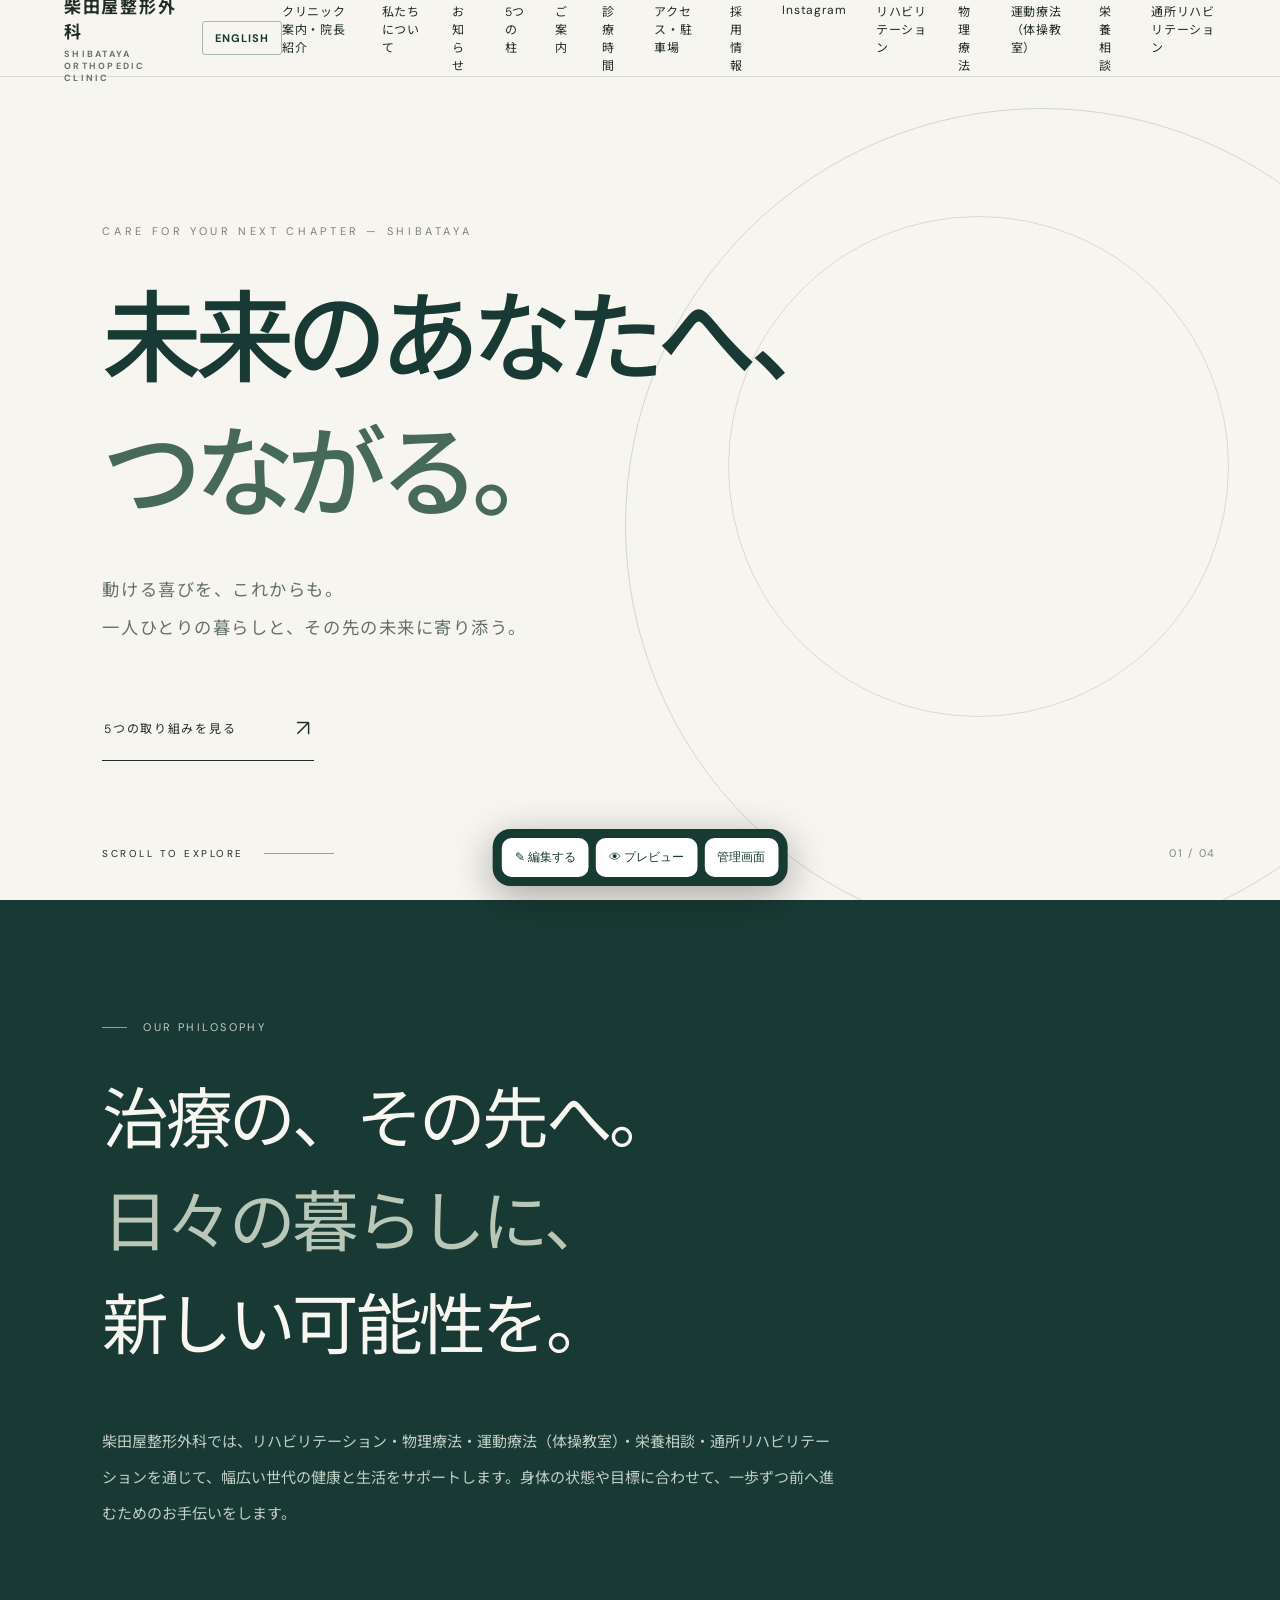
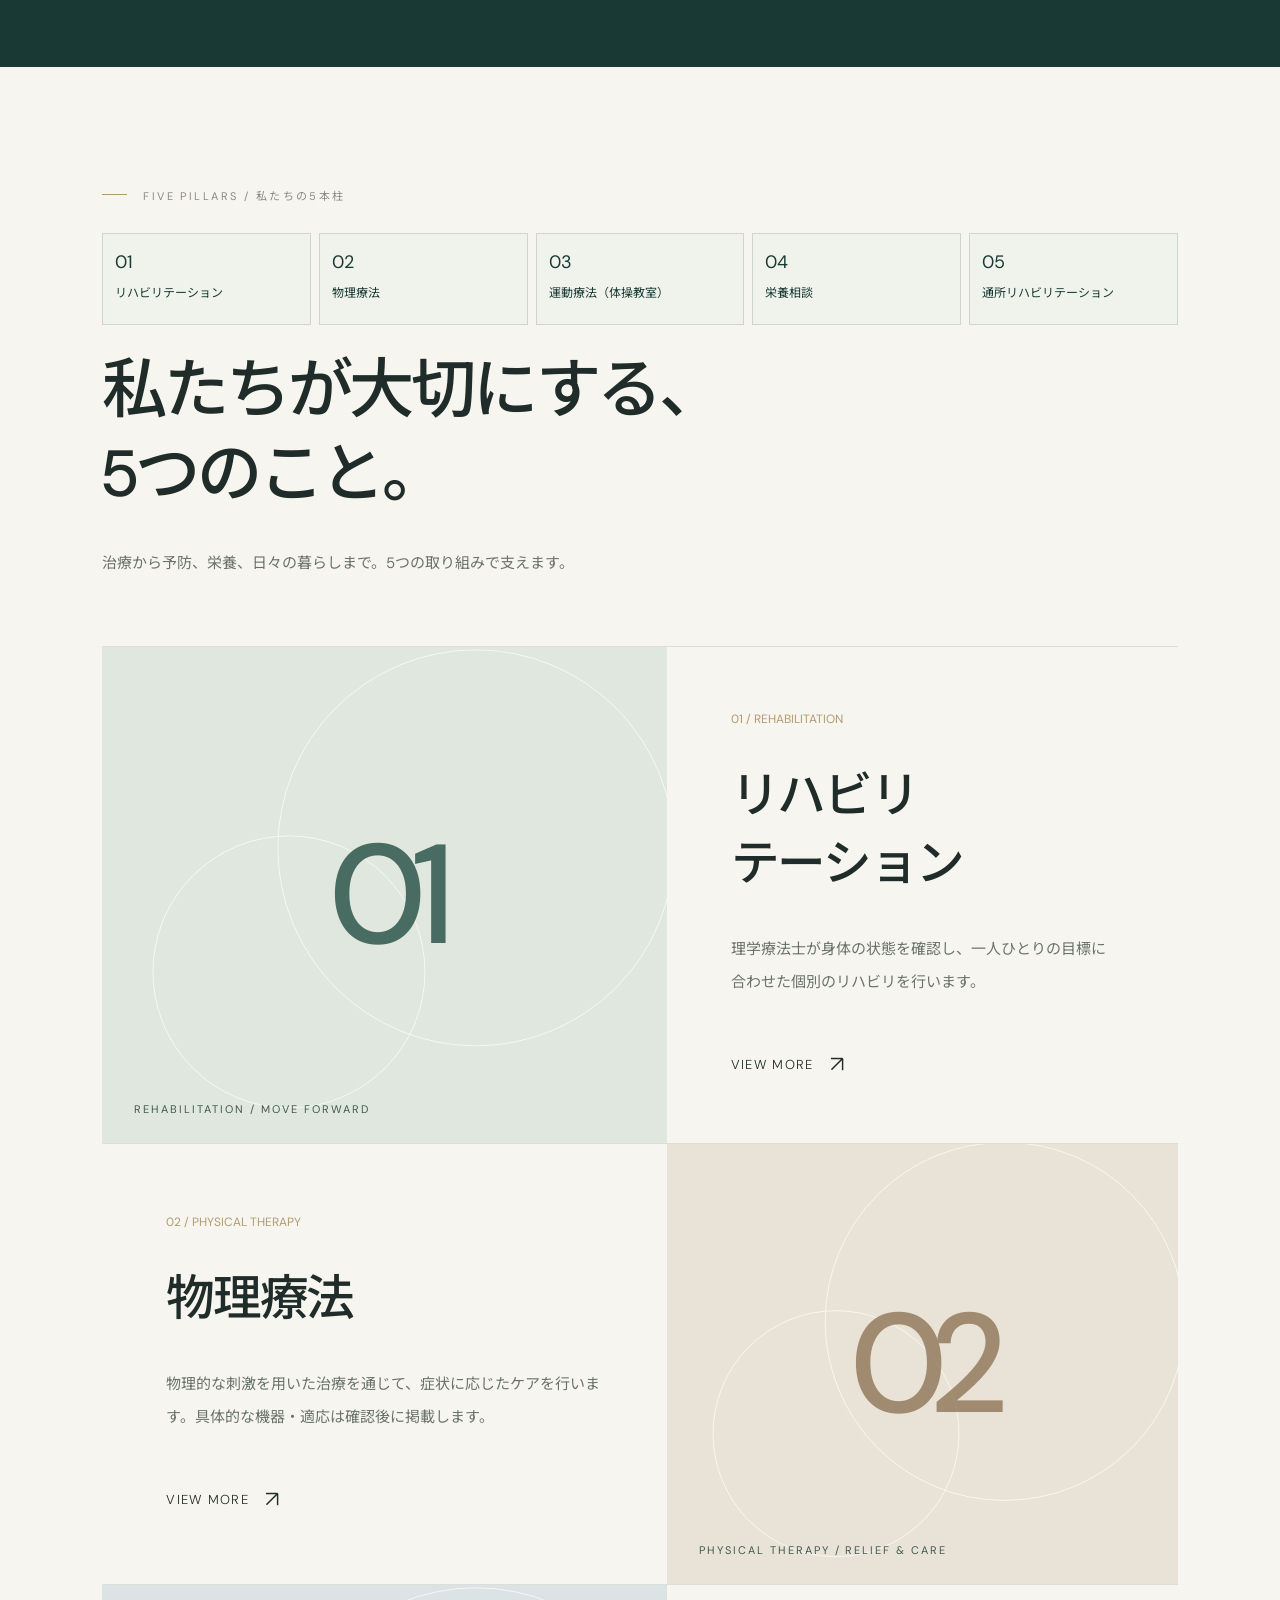
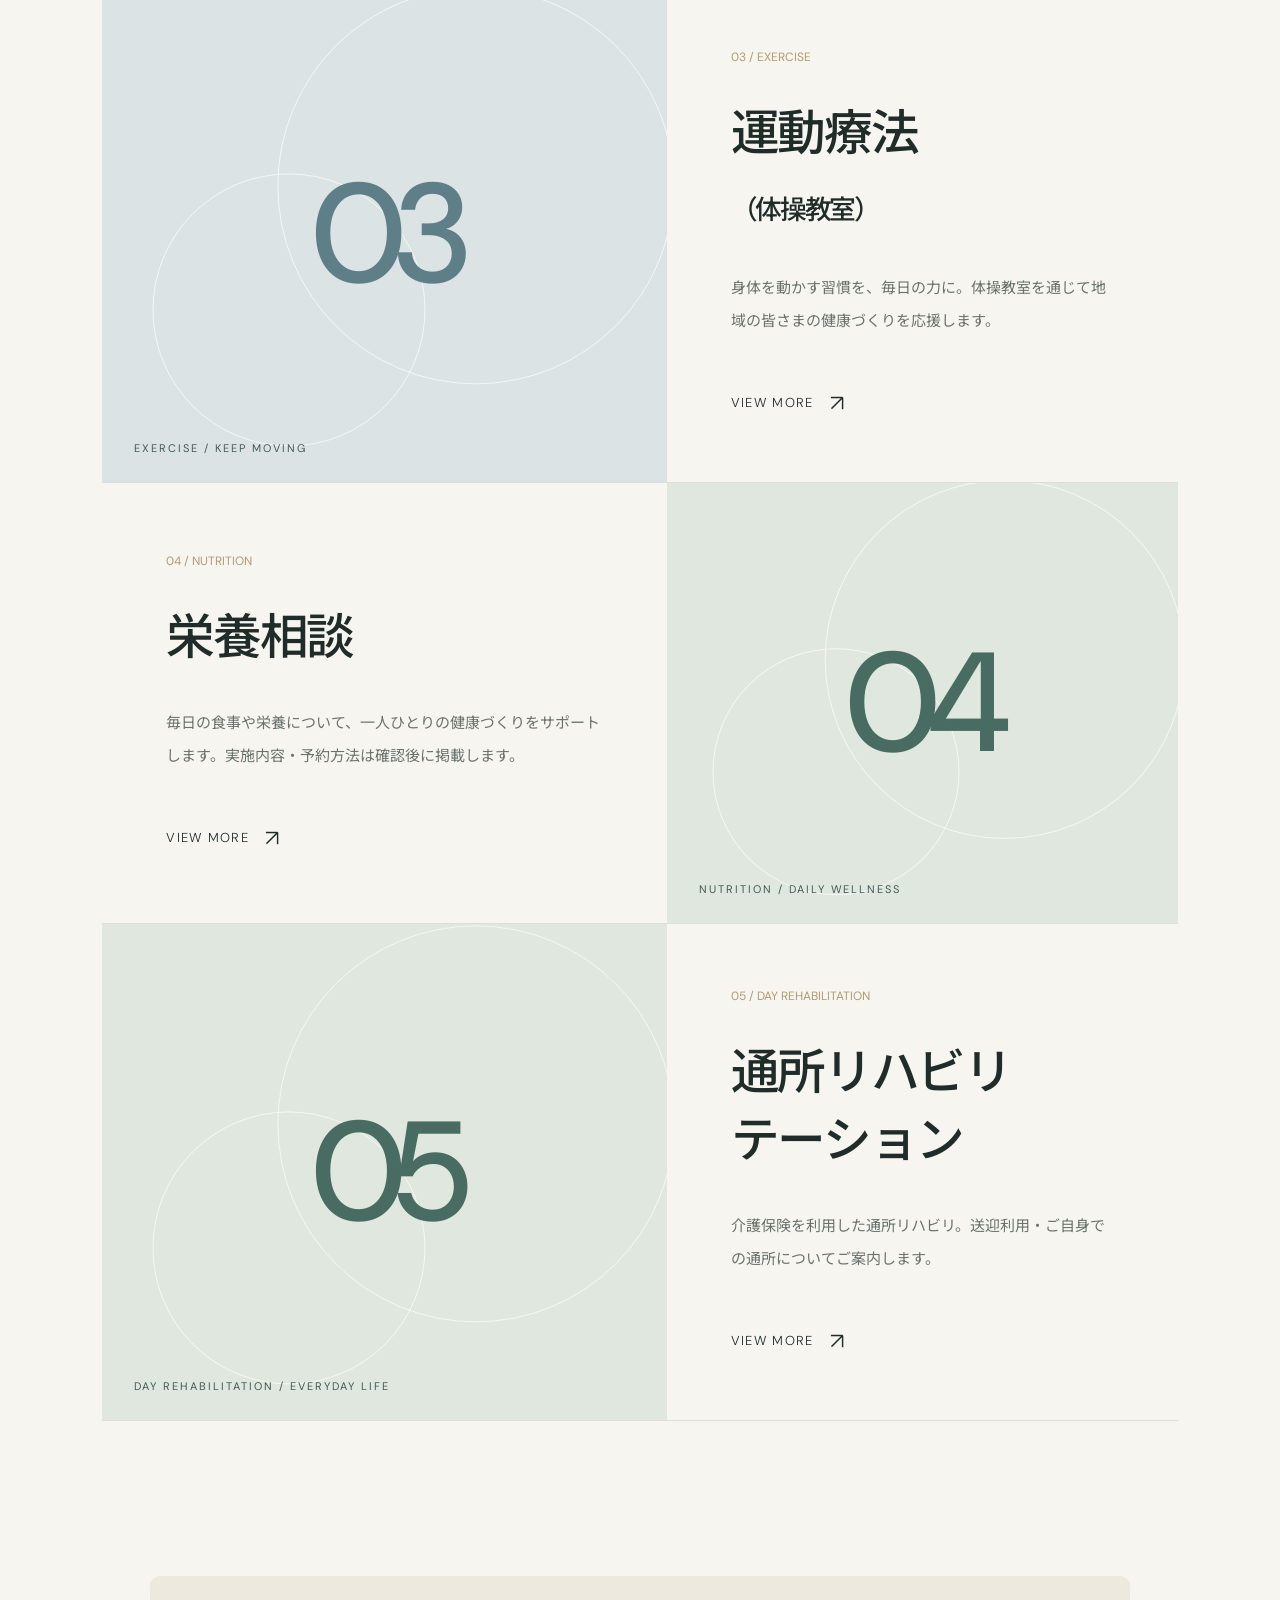
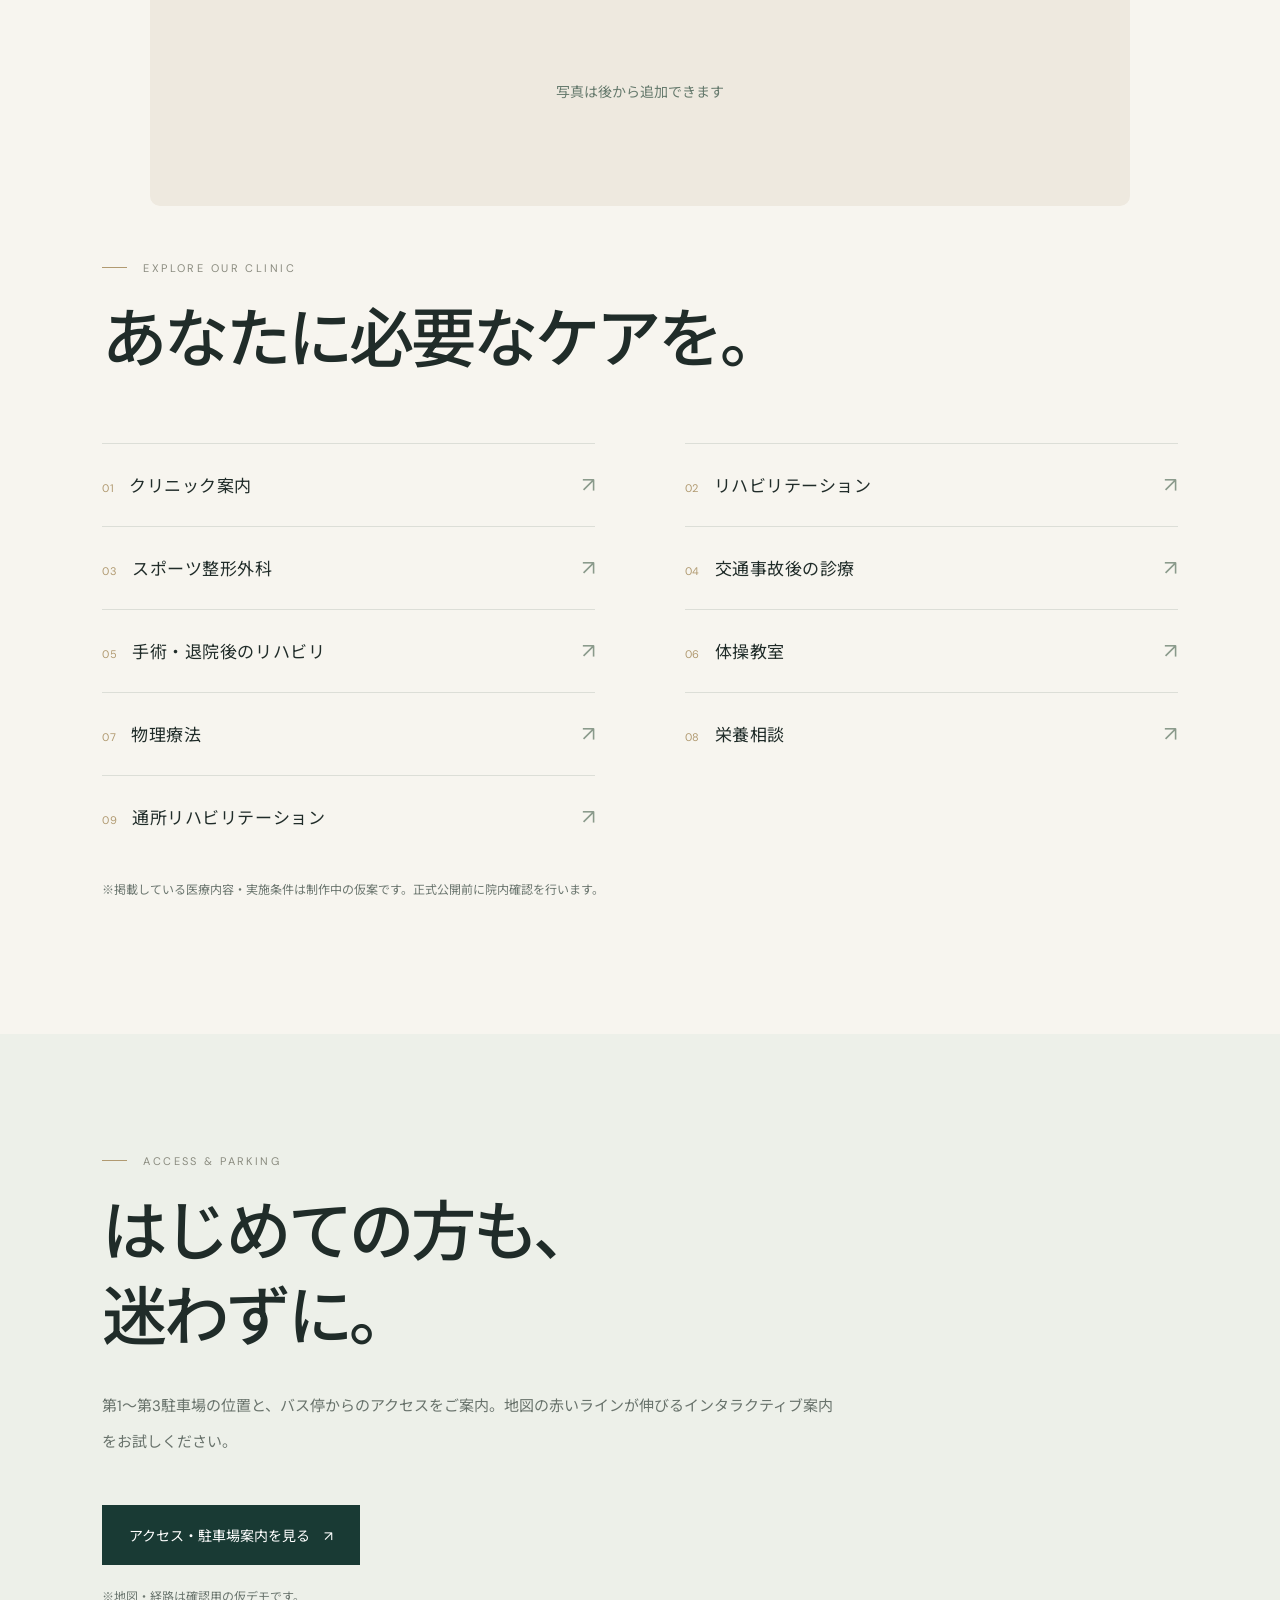
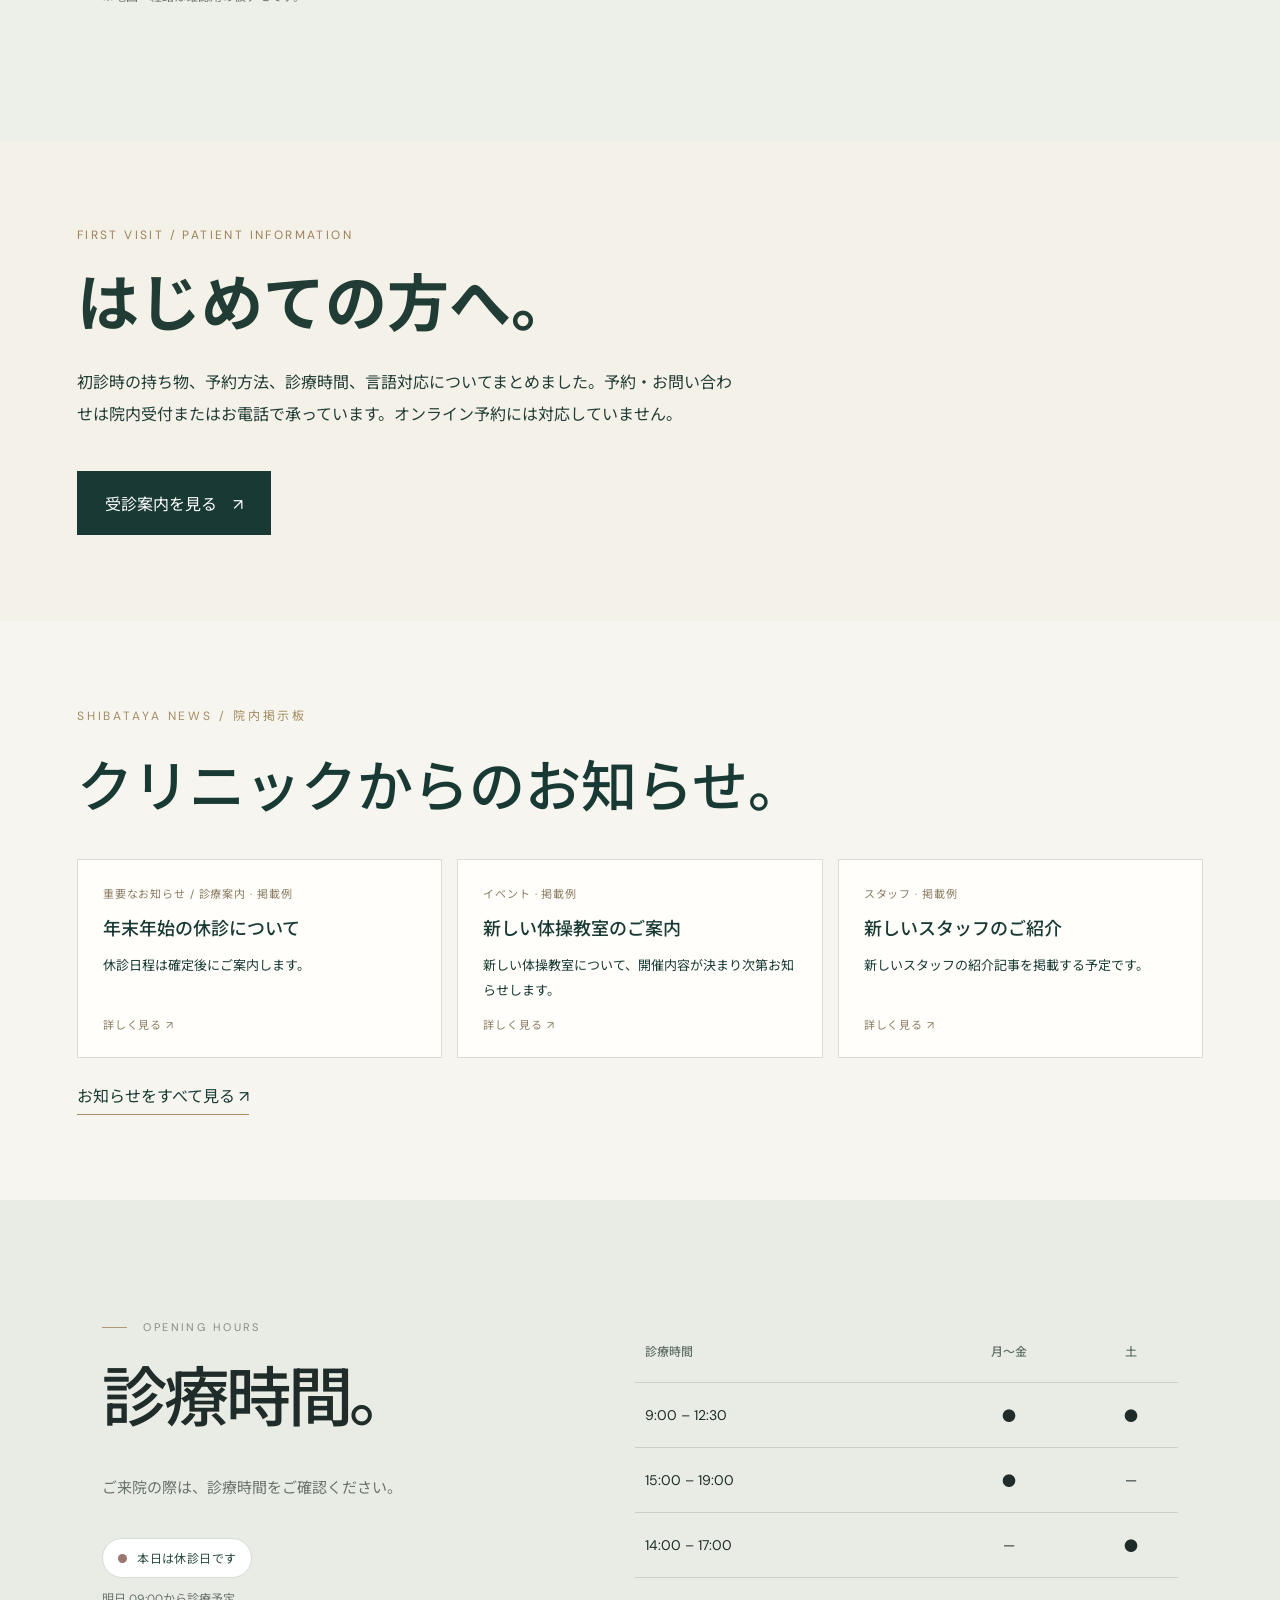
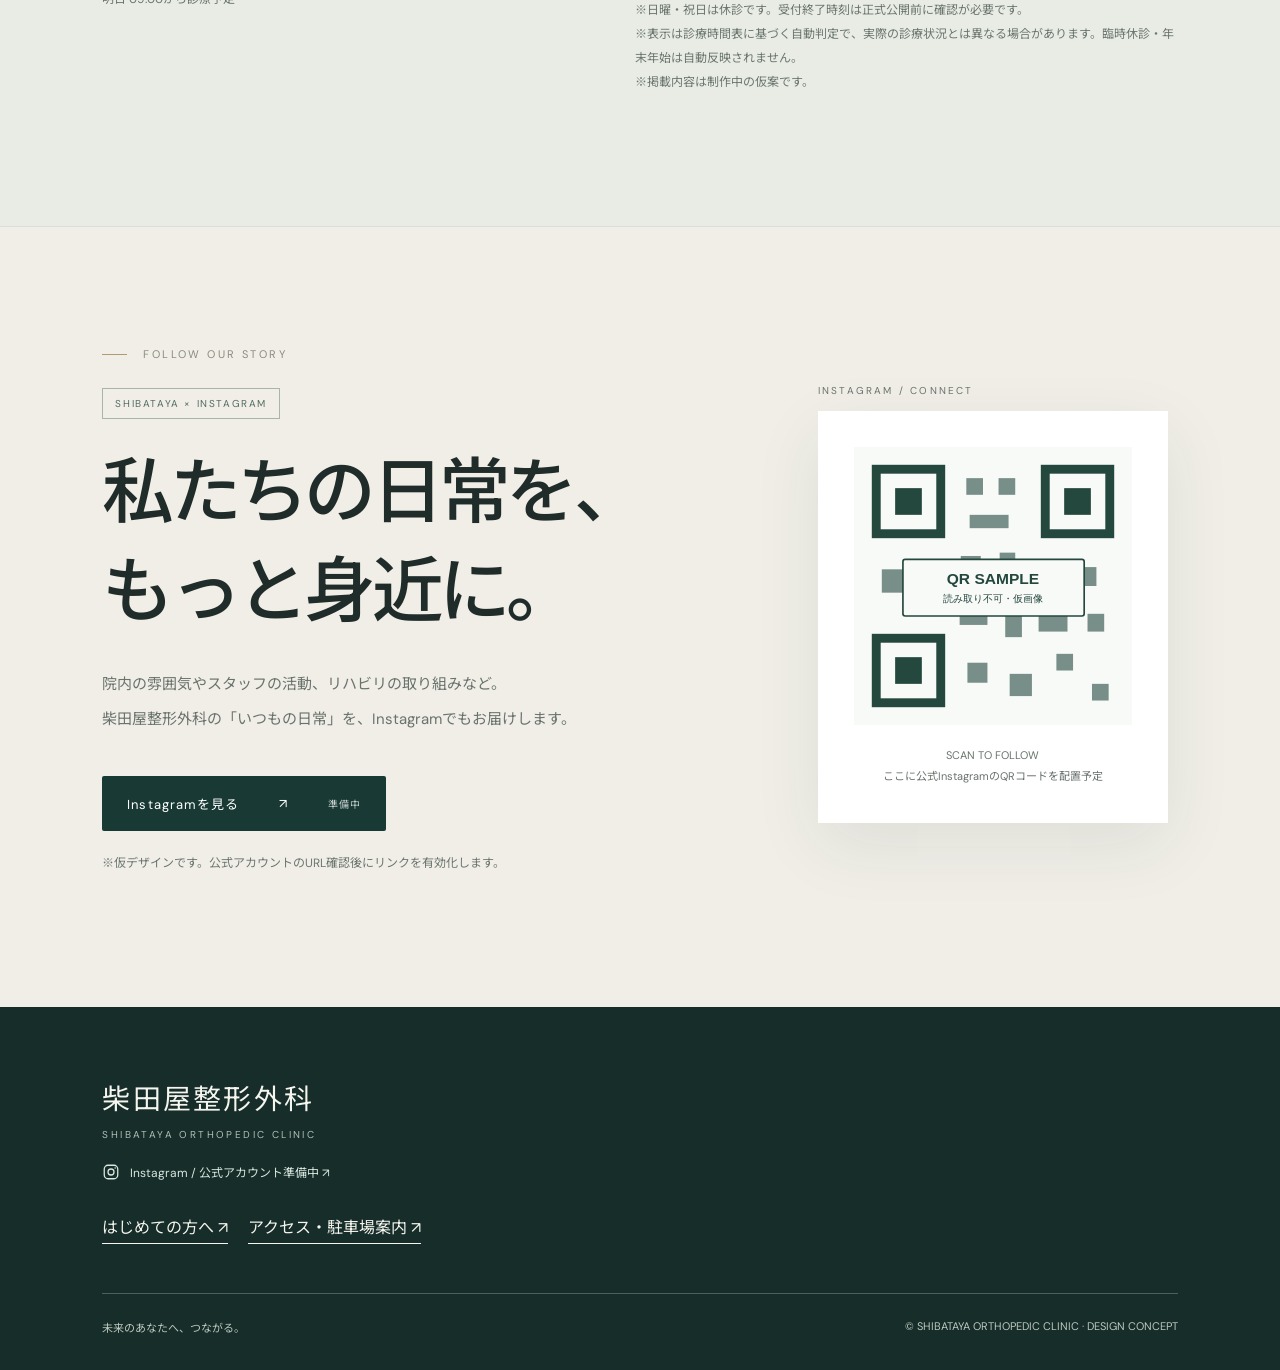
==== commit 6d58ffaf: "Add files via upload" ====
--- a/index.html
+++ b/index.html
@@ -105,13 +105,13 @@
 .visit-teaser{padding:86px max(6%,24px);background:#f4f1e9;color:#203c34}.visit-teaser .eyebrow{letter-spacing:.2em;color:#9c8158;font-size:12px}.visit-teaser h2{font-size:clamp(32px,5vw,62px);line-height:1.35;margin:20px 0}.visit-teaser p{max-width:670px;line-height:2}.visit-teaser a{display:inline-flex;background:#193a34;color:white;text-decoration:none;padding:20px 28px;margin-top:24px}.visit-teaser a:focus-visible{outline:3px solid #c9a46b;outline-offset:3px}
 </style><style id="oz-edit-style">
 #oz-editbar{position:fixed;bottom:12px;left:12px;right:12px;z-index:99999;display:flex;gap:7px;align-items:center;justify-content:center;flex-wrap:wrap;background:#173b32;color:#fff;padding:12px;border:1px solid #b49c70;border-radius:18px;box-shadow:0 10px 40px #0005;font:13px system-ui}#oz-editbar button{background:#f7f5ef;color:#173b32;border:0;padding:10px 13px;border-radius:10px;font-weight:700;cursor:pointer}#oz-editbar button.primary{background:#c7aa73;color:#173b32}#oz-editbar small{font-size:11px;opacity:.8}body.oz-editing [data-oz-edit]{outline:2px dashed #b49c70!important;outline-offset:4px;cursor:pointer!important;border-radius:3px}body.oz-editing [data-oz-edit]:hover{background:#b49c7022}#oz-modal{position:fixed;inset:0;z-index:100001;background:#0c1c19b9;display:none;align-items:center;justify-content:center;padding:18px;font:14px system-ui}#oz-modal.open{display:flex}#oz-dialog{width:min(600px,100%);background:#f7f5ef;color:#173b32;padding:22px;border-radius:20px;box-shadow:0 15px 60px #0006}#oz-dialog textarea{display:block;width:100%;min-height:170px;padding:14px;font:16px/1.7 system-ui;border:1px solid #b49c70;border-radius:9px;margin:15px 0;background:white;color:#173b32}#oz-dialog button{padding:11px 16px;border-radius:9px;border:1px solid #173b32;background:transparent;color:#173b32;margin-right:8px}#oz-dialog button.primary{background:#173b32;color:#fff}#oz-toast{position:fixed;top:90px;left:50%;transform:translateX(-50%);z-index:100002;background:#173b32;color:white;padding:12px 18px;border-radius:12px;font:13px system-ui;display:none;max-width:90vw;text-align:center}@media(max-width:650px){#oz-editbar{bottom:8px;left:8px;right:8px;padding:9px}#oz-editbar button{padding:9px}body.oz-editing{padding-bottom:100px}}
-</style></head><body><header><nav><a class="logo" href="#top">柴田屋整形外科<small>SHIBATAYA ORTHOPEDIC CLINIC</small></a><button aria-label="Switch to English" class="lang-toggle" data-language-toggle="" type="button">ENGLISH</button><button aria-expanded="false" aria-label="メニューを開く" class="menu">☰</button><div class="links" id="navlinks"><a data-en="Clinic &amp; Director" data-ja="クリニック案内・院長紹介" href="clinic.html">クリニック案内・院長紹介</a><a href="#about">私たちについて</a><a href="#services">5つの柱</a><a href="#guide">ご案内</a><a href="#hours">診療時間</a><a href="access.html">アクセス・駐車場</a><a data-en="Recruit" data-ja="採用情報" href="recruit.html">採用情報</a><a href="#instagram">Instagram</a><a href="rehabilitation.html">リハビリテーション</a><a href="modalities.html">物理療法</a><a href="exercise.html">運動療法（体操教室）</a><a href="nutrition.html">栄養相談</a><a href="dayrehab.html">通所リハビリテーション</a></div></nav></header><main id="top"><div class="hero"><div class="hero-inner"><div class="eyebrow">Care for your next chapter — SHIBATAYA</div><h1><div class="line-mask"><span>未来のあなたへ、</span></div><div class="line-mask"><span> <span style="color:#46695c">つながる。</span></span></div></h1><p class="lead">動ける喜びを、これからも。<br/>一人ひとりの暮らしと、その先の未来に寄り添う。</p><a class="cta" href="#services">5つの取り組みを見る <b>↗</b></a></div><div class="scroll">SCROLL TO EXPLORE</div><div class="hero-index">01 / 04</div></div><section class="dark" id="about"><div class="section-label reveal">Our philosophy</div><h2 class="statement reveal left">治療の、その先へ。<br/><em>日々の暮らしに、</em><br/>新しい可能性を。</h2><p class="intro reveal" style="margin-top:45px">柴田屋整形外科では、リハビリテーション・物理療法・運動療法（体操教室）・栄養相談・通所リハビリテーションを通じて、幅広い世代の健康と生活をサポートします。身体の状態や目標に合わせて、一歩ずつ前へ進むためのお手伝いをします。</p></section><section id="services"><div class="section-label reveal">Five pillars / 私たちの5本柱</div><nav aria-label="5つの取り組みへの案内" class="pillar-index"><a href="rehabilitation.html">01 <span>リハビリテーション</span></a><a href="modalities.html">02 <span>物理療法</span></a><a href="exercise.html">03 <span>運動療法（体操教室）</span></a><a href="nutrition.html">04 <span>栄養相談</span></a><a href="dayrehab.html">05 <span>通所リハビリテーション</span></a></nav><h2 class="section-title reveal">私たちが大切にする、<br/>5つのこと。</h2><p class="intro reveal">治療から予防、栄養、日々の暮らしまで。5つの取り組みで支えます。</p><div class="services">
+</style><style id="sh-news-style">.shnews{background:#f7f5ef;padding:85px max(6%,22px);color:#193a34}.shnews .sh-eyebrow{font-size:12px;letter-spacing:.24em;color:#a48c63}.shnews h2{font-size:clamp(30px,5vw,56px);font-weight:500;margin:18px 0 35px}.shnews-grid{display:grid;grid-template-columns:repeat(3,minmax(0,1fr));gap:15px}.shnews-card{border:1px solid #d9ddd4;padding:25px;background:#fffefa;text-decoration:none;color:#193a34;min-height:175px;display:flex;flex-direction:column;gap:13px;transition:transform .35s}.shnews-card:hover{transform:translateY(-4px)}.shnews-card strong{font-size:18px;font-weight:500}.shnews-meta{font-size:11px;color:#8b7c63;letter-spacing:.08em}.shnews-more{display:inline-block;margin-top:25px;color:#193a34;border-bottom:1px solid #a48c63;padding-bottom:7px;text-decoration:none}.shnews-empty{color:#69736c}@media(max-width:720px){.shnews{padding:65px 22px}.shnews-grid{grid-template-columns:1fr}.shnews-card{min-height:120px}}</style></head><body><header><nav><a class="logo" href="#top">柴田屋整形外科<small>SHIBATAYA ORTHOPEDIC CLINIC</small></a><button aria-label="Switch to English" class="lang-toggle" data-language-toggle="" type="button">ENGLISH</button><button aria-expanded="false" aria-label="メニューを開く" class="menu">☰</button><div class="links" id="navlinks"><a data-en="Clinic &amp; Director" data-ja="クリニック案内・院長紹介" href="clinic.html">クリニック案内・院長紹介</a><a href="#about">私たちについて</a><a href="news.html">お知らせ</a><a href="#services">5つの柱</a><a href="#guide">ご案内</a><a href="#hours">診療時間</a><a href="access.html">アクセス・駐車場</a><a data-en="Recruit" data-ja="採用情報" href="recruit.html">採用情報</a><a href="#instagram">Instagram</a><a href="rehabilitation.html">リハビリテーション</a><a href="modalities.html">物理療法</a><a href="exercise.html">運動療法（体操教室）</a><a href="nutrition.html">栄養相談</a><a href="dayrehab.html">通所リハビリテーション</a></div></nav></header><main id="top"><div class="hero"><div class="hero-inner"><div class="eyebrow">Care for your next chapter — SHIBATAYA</div><h1><div class="line-mask"><span>未来のあなたへ、</span></div><div class="line-mask"><span> <span style="color:#46695c">つながる。</span></span></div></h1><p class="lead">動ける喜びを、これからも。<br/>一人ひとりの暮らしと、その先の未来に寄り添う。</p><a class="cta" href="#services">5つの取り組みを見る <b>↗</b></a></div><div class="scroll">SCROLL TO EXPLORE</div><div class="hero-index">01 / 04</div></div><section class="dark" id="about"><div class="section-label reveal">Our philosophy</div><h2 class="statement reveal left">治療の、その先へ。<br/><em>日々の暮らしに、</em><br/>新しい可能性を。</h2><p class="intro reveal" style="margin-top:45px">柴田屋整形外科では、リハビリテーション・物理療法・運動療法（体操教室）・栄養相談・通所リハビリテーションを通じて、幅広い世代の健康と生活をサポートします。身体の状態や目標に合わせて、一歩ずつ前へ進むためのお手伝いをします。</p></section><section id="services"><div class="section-label reveal">Five pillars / 私たちの5本柱</div><nav aria-label="5つの取り組みへの案内" class="pillar-index"><a href="rehabilitation.html">01 <span>リハビリテーション</span></a><a href="modalities.html">02 <span>物理療法</span></a><a href="exercise.html">03 <span>運動療法（体操教室）</span></a><a href="nutrition.html">04 <span>栄養相談</span></a><a href="dayrehab.html">05 <span>通所リハビリテーション</span></a></nav><h2 class="section-title reveal">私たちが大切にする、<br/>5つのこと。</h2><p class="intro reveal">治療から予防、栄養、日々の暮らしまで。5つの取り組みで支えます。</p><div class="services">
 <a aria-label="リハビリテーションのご案内" class="service" href="rehabilitation.html" id="pillar-1"><div class="service-visual panel-visual"><span class="visual-word">01</span><span class="visual-caption">REHABILITATION / MOVE FORWARD</span></div><div class="service-copy panel-copy"><div class="num">01 / REHABILITATION</div><h3>リハビリ<br/>テーション</h3><p>理学療法士が身体の状態を確認し、一人ひとりの目標に合わせた個別のリハビリを行います。</p><div class="arrow">VIEW MORE</div></div></a>
 <a aria-label="物理療法のご案内" class="service" href="modalities.html" id="pillar-2"><div class="service-visual panel-visual"><span class="visual-word">02</span><span class="visual-caption">PHYSICAL THERAPY / RELIEF &amp; CARE</span></div><div class="service-copy panel-copy"><div class="num">02 / PHYSICAL THERAPY</div><h3>物理療法</h3><p>物理的な刺激を用いた治療を通じて、症状に応じたケアを行います。具体的な機器・適応は確認後に掲載します。</p><div class="arrow">VIEW MORE</div></div></a>
 <a aria-label="運動療法・体操教室のご案内" class="service" href="exercise.html" id="pillar-3"><div class="service-visual panel-visual"><span class="visual-word">03</span><span class="visual-caption">EXERCISE / KEEP MOVING</span></div><div class="service-copy panel-copy"><div class="num">03 / EXERCISE</div><h3>運動療法<br/><small style="font-size:.55em">（体操教室）</small></h3><p>身体を動かす習慣を、毎日の力に。体操教室を通じて地域の皆さまの健康づくりを応援します。</p><div class="arrow">VIEW MORE</div></div></a>
 <a aria-label="栄養相談のご案内" class="service" href="nutrition.html" id="pillar-4"><div class="service-visual panel-visual"><span class="visual-word">04</span><span class="visual-caption">NUTRITION / DAILY WELLNESS</span></div><div class="service-copy panel-copy"><div class="num">04 / NUTRITION</div><h3>栄養相談</h3><p>毎日の食事や栄養について、一人ひとりの健康づくりをサポートします。実施内容・予約方法は確認後に掲載します。</p><div class="arrow">VIEW MORE</div></div></a>
 <a aria-label="通所リハビリテーションのご案内" class="service" href="dayrehab.html" id="pillar-5"><div class="service-visual panel-visual"><span class="visual-word">05</span><span class="visual-caption">DAY REHABILITATION / EVERYDAY LIFE</span></div><div class="service-copy panel-copy"><div class="num">05 / DAY REHABILITATION</div><h3>通所リハビリ<br/>テーション</h3><p>介護保険を利用した通所リハビリ。送迎利用・ご自身での通所についてご案内します。</p><div class="arrow">VIEW MORE</div></div></a>
-</div></section><section id="guide" style="padding-top:20px"><div class="section-label reveal">Explore our clinic</div><h2 class="section-title reveal">あなたに必要なケアを。</h2><div class="topics"><a class="topic reveal left" href="#hours"><span><small>01</small>クリニック案内</span><span>↗</span></a><a class="topic reveal right" href="rehabilitation.html"><span><small>02</small>リハビリテーション</span><span>↗</span></a><a class="topic reveal left" href="#services"><span><small>03</small>スポーツ整形外科</span><span>↗</span></a><a class="topic reveal right" href="#services"><span><small>04</small>交通事故後の診療</span><span>↗</span></a><a class="topic reveal left" href="#services"><span><small>05</small>手術・退院後のリハビリ</span><span>↗</span></a><a class="topic reveal right" href="exercise.html"><span><small>06</small>体操教室</span><span>↗</span></a><a class="topic reveal left" href="modalities.html"><span><small>07</small>物理療法</span><span>↗</span></a><a class="topic reveal right" href="nutrition.html"><span><small>08</small>栄養相談</span><span>↗</span></a><a class="topic reveal left" href="rehabilitation.html"><span><small>09</small>通所リハビリテーション</span><span>↗</span></a></div><p class="note">※掲載している医療内容・実施条件は制作中の仮案です。正式公開前に院内確認を行います。</p></section><section id="access-preview" style="background:#edf0e9"><div class="section-label reveal">Access &amp; Parking</div><h2 class="section-title reveal left">はじめての方も、<br/>迷わずに。</h2><p class="intro reveal">第1〜第3駐車場の位置と、バス停からのアクセスをご案内。地図の赤いラインが伸びるインタラクティブ案内をお試しください。</p><a href="access.html" style="display:inline-flex;margin-top:30px;background:#193a34;color:white;padding:20px 27px;text-decoration:none;font-size:14px">アクセス・駐車場案内を見る　↗</a><p class="note">※地図・経路は確認用の仮デモです。</p></section><section class="visit-teaser" id="first-visit"><div class="eyebrow">FIRST VISIT / PATIENT INFORMATION</div><h2 data-en="Before your visit." data-ja="はじめての方へ。">はじめての方へ。</h2><p data-en="Find out what to bring, how to book, clinic hours, and language availability. Appointments and inquiries are handled at the reception desk or by phone. Online booking is not available." data-ja="初診時の持ち物、予約方法、診療時間、言語対応についてまとめました。予約・お問い合わせは院内受付またはお電話で承っています。オンライン予約には対応していません。">初診時の持ち物、予約方法、診療時間、言語対応についてまとめました。予約・お問い合わせは院内受付またはお電話で承っています。オンライン予約には対応していません。</p><a data-en="View patient information ↗" data-ja="受診案内を見る　↗" href="visit.html">受診案内を見る　↗</a></section><section class="hours" id="hours"><div class="hours-wrap"><div><div class="section-label reveal">Opening hours</div><h2 class="section-title reveal">診療時間。</h2><p class="intro reveal">ご来院の際は、診療時間をご確認ください。</p><div aria-label="診療時間の自動案内" class="status-block" role="group"><div aria-live="polite" class="clinic-status" data-state="unknown" id="clinicStatus" role="status"><span aria-hidden="true" class="status-dot"></span><span id="clinicStatusText">診療時間を確認しています…</span></div><div class="status-next" id="clinicNext">日本時間を基準に自動更新します。</div></div></div><div class="reveal right"><table><thead><tr><th>診療時間</th><th>月〜金</th><th>土</th></tr></thead><tbody><tr><td>9:00 – 12:30</td><td>●</td><td>●</td></tr><tr><td>15:00 – 19:00</td><td>●</td><td>—</td></tr><tr><td>14:00 – 17:00</td><td>—</td><td>●</td></tr></tbody></table><p class="note">※日曜・祝日は休診です。受付終了時刻は正式公開前に確認が必要です。<br/>※表示は診療時間表に基づく自動判定で、実際の診療状況とは異なる場合があります。臨時休診・年末年始は自動反映されません。<br/>※掲載内容は制作中の仮案です。</p></div></div></section><section class="instagram" id="instagram"><div class="ig-layout"><div><div class="section-label">Follow our story</div><div class="ig-tag" style="margin-top:27px">SHIBATAYA × INSTAGRAM</div><h2 class="ig-head">私たちの日常を、<br/>もっと身近に。</h2><p class="ig-desc">院内の雰囲気やスタッフの活動、リハビリの取り組みなど。<br/>柴田屋整形外科の「いつもの日常」を、Instagramでもお届けします。</p><span aria-label="Instagramリンクは準備中です" class="ig-cta">Instagramを見る <span aria-hidden="true">↗</span> <small style="font-size:10px;opacity:.75">準備中</small></span><p class="note">※仮デザインです。公式アカウントのURL確認後にリンクを有効化します。</p></div><div class="ig-qr-panel"><div class="ig-qr"><svg aria-label="QRコード設置予定のダミー画像" role="img" viewbox="0 0 250 250"><rect fill="#f8faf8" height="250" width="250"></rect><g fill="none" stroke="#24473e" stroke-width="8"><rect height="58" width="58" x="20" y="20"></rect><rect height="58" width="58" x="172" y="20"></rect><rect height="58" width="58" x="20" y="172"></rect></g><g fill="#24473e"><rect height="24" width="24" x="37" y="37"></rect><rect height="24" width="24" x="189" y="37"></rect><rect height="24" width="24" x="37" y="189"></rect></g><g fill="#24473e" opacity=".6"><rect height="15" width="15" x="101" y="28"></rect><rect height="15" width="15" x="130" y="28"></rect><rect height="12" width="35" x="104" y="61"></rect><rect height="18" width="18" x="96" y="98"></rect><rect height="14" width="14" x="131" y="95"></rect><rect height="17" width="17" x="164" y="106"></rect><rect height="17" width="17" x="201" y="108"></rect><rect height="21" width="21" x="25" y="110"></rect><rect height="17" width="17" x="57" y="135"></rect><rect height="15" width="25" x="95" y="145"></rect><rect height="27" width="15" x="136" y="144"></rect><rect height="16" width="26" x="166" y="150"></rect><rect height="16" width="15" x="210" y="150"></rect><rect height="18" width="18" x="102" y="194"></rect><rect height="20" width="20" x="140" y="204"></rect><rect height="15" width="15" x="182" y="186"></rect><rect height="15" width="15" x="214" y="213"></rect></g><rect fill="#f8faf8" height="51" rx="2" stroke="#24473e" stroke-width="1.5" width="163" x="44" y="101"></rect><text fill="#24473e" font-family="sans-serif" font-size="14" font-weight="bold" text-anchor="middle" x="125" y="123">QR SAMPLE</text><text fill="#24473e" font-family="sans-serif" font-size="9" text-anchor="middle" x="125" y="139">読み取り不可・仮画像</text></svg></div><div class="ig-qr-note">SCAN TO FOLLOW<br/>ここに公式InstagramのQRコードを配置予定</div></div></div></section></main><footer><div class="footer-title">柴田屋整形外科</div><div class="footer-sub">SHIBATAYA ORTHOPEDIC CLINIC</div><a class="ig-footer" href="#instagram"><svg aria-hidden="true" fill="none" stroke="currentColor" stroke-width="1.7" viewbox="0 0 24 24"><rect height="18" rx="5" width="18" x="3" y="3"></rect><circle cx="12" cy="12" r="4"></circle><circle cx="17.6" cy="6.5" fill="currentColor" r="1" stroke="none"></circle></svg> Instagram / 公式アカウント準備中 ↗</a><p style="margin-top:28px"><a href="visit.html" style="border-bottom:1px solid currentColor;padding-bottom:5px;margin-right:20px">はじめての方へ ↗</a><a href="access.html" style="border-bottom:1px solid currentColor;padding-bottom:5px">アクセス・駐車場案内 ↗</a></p><div class="footline"></div><div class="footbottom"><span>未来のあなたへ、つながる。</span><span>© SHIBATAYA ORTHOPEDIC CLINIC · DESIGN CONCEPT</span></div></footer><script>
+</div></section><section id="guide" style="padding-top:20px"><div class="section-label reveal">Explore our clinic</div><h2 class="section-title reveal">あなたに必要なケアを。</h2><div class="topics"><a class="topic reveal left" href="#hours"><span><small>01</small>クリニック案内</span><span>↗</span></a><a class="topic reveal right" href="rehabilitation.html"><span><small>02</small>リハビリテーション</span><span>↗</span></a><a class="topic reveal left" href="#services"><span><small>03</small>スポーツ整形外科</span><span>↗</span></a><a class="topic reveal right" href="#services"><span><small>04</small>交通事故後の診療</span><span>↗</span></a><a class="topic reveal left" href="#services"><span><small>05</small>手術・退院後のリハビリ</span><span>↗</span></a><a class="topic reveal right" href="exercise.html"><span><small>06</small>体操教室</span><span>↗</span></a><a class="topic reveal left" href="modalities.html"><span><small>07</small>物理療法</span><span>↗</span></a><a class="topic reveal right" href="nutrition.html"><span><small>08</small>栄養相談</span><span>↗</span></a><a class="topic reveal left" href="rehabilitation.html"><span><small>09</small>通所リハビリテーション</span><span>↗</span></a></div><p class="note">※掲載している医療内容・実施条件は制作中の仮案です。正式公開前に院内確認を行います。</p></section><section id="access-preview" style="background:#edf0e9"><div class="section-label reveal">Access &amp; Parking</div><h2 class="section-title reveal left">はじめての方も、<br/>迷わずに。</h2><p class="intro reveal">第1〜第3駐車場の位置と、バス停からのアクセスをご案内。地図の赤いラインが伸びるインタラクティブ案内をお試しください。</p><a href="access.html" style="display:inline-flex;margin-top:30px;background:#193a34;color:white;padding:20px 27px;text-decoration:none;font-size:14px">アクセス・駐車場案内を見る　↗</a><p class="note">※地図・経路は確認用の仮デモです。</p></section><section class="visit-teaser" id="first-visit"><div class="eyebrow">FIRST VISIT / PATIENT INFORMATION</div><h2 data-en="Before your visit." data-ja="はじめての方へ。">はじめての方へ。</h2><p data-en="Find out what to bring, how to book, clinic hours, and language availability. Appointments and inquiries are handled at the reception desk or by phone. Online booking is not available." data-ja="初診時の持ち物、予約方法、診療時間、言語対応についてまとめました。予約・お問い合わせは院内受付またはお電話で承っています。オンライン予約には対応していません。">初診時の持ち物、予約方法、診療時間、言語対応についてまとめました。予約・お問い合わせは院内受付またはお電話で承っています。オンライン予約には対応していません。</p><a data-en="View patient information ↗" data-ja="受診案内を見る　↗" href="visit.html">受診案内を見る　↗</a></section><section class="shnews" id="shibataya-news"><div class="sh-eyebrow">SHIBATAYA NEWS / 院内掲示板</div><h2>クリニックからのお知らせ。</h2><div id="shnews-home" class="shnews-grid"><p class="shnews-empty">お知らせを読み込んでいます。</p></div><a class="shnews-more" href="news.html">お知らせをすべて見る ↗</a></section><section class="hours" id="hours"><div class="hours-wrap"><div><div class="section-label reveal">Opening hours</div><h2 class="section-title reveal">診療時間。</h2><p class="intro reveal">ご来院の際は、診療時間をご確認ください。</p><div aria-label="診療時間の自動案内" class="status-block" role="group"><div aria-live="polite" class="clinic-status" data-state="unknown" id="clinicStatus" role="status"><span aria-hidden="true" class="status-dot"></span><span id="clinicStatusText">診療時間を確認しています…</span></div><div class="status-next" id="clinicNext">日本時間を基準に自動更新します。</div></div></div><div class="reveal right"><table><thead><tr><th>診療時間</th><th>月〜金</th><th>土</th></tr></thead><tbody><tr><td>9:00 – 12:30</td><td>●</td><td>●</td></tr><tr><td>15:00 – 19:00</td><td>●</td><td>—</td></tr><tr><td>14:00 – 17:00</td><td>—</td><td>●</td></tr></tbody></table><p class="note">※日曜・祝日は休診です。受付終了時刻は正式公開前に確認が必要です。<br/>※表示は診療時間表に基づく自動判定で、実際の診療状況とは異なる場合があります。臨時休診・年末年始は自動反映されません。<br/>※掲載内容は制作中の仮案です。</p></div></div></section><section class="instagram" id="instagram"><div class="ig-layout"><div><div class="section-label">Follow our story</div><div class="ig-tag" style="margin-top:27px">SHIBATAYA × INSTAGRAM</div><h2 class="ig-head">私たちの日常を、<br/>もっと身近に。</h2><p class="ig-desc">院内の雰囲気やスタッフの活動、リハビリの取り組みなど。<br/>柴田屋整形外科の「いつもの日常」を、Instagramでもお届けします。</p><span aria-label="Instagramリンクは準備中です" class="ig-cta">Instagramを見る <span aria-hidden="true">↗</span> <small style="font-size:10px;opacity:.75">準備中</small></span><p class="note">※仮デザインです。公式アカウントのURL確認後にリンクを有効化します。</p></div><div class="ig-qr-panel"><div class="ig-qr"><svg aria-label="QRコード設置予定のダミー画像" role="img" viewbox="0 0 250 250"><rect fill="#f8faf8" height="250" width="250"></rect><g fill="none" stroke="#24473e" stroke-width="8"><rect height="58" width="58" x="20" y="20"></rect><rect height="58" width="58" x="172" y="20"></rect><rect height="58" width="58" x="20" y="172"></rect></g><g fill="#24473e"><rect height="24" width="24" x="37" y="37"></rect><rect height="24" width="24" x="189" y="37"></rect><rect height="24" width="24" x="37" y="189"></rect></g><g fill="#24473e" opacity=".6"><rect height="15" width="15" x="101" y="28"></rect><rect height="15" width="15" x="130" y="28"></rect><rect height="12" width="35" x="104" y="61"></rect><rect height="18" width="18" x="96" y="98"></rect><rect height="14" width="14" x="131" y="95"></rect><rect height="17" width="17" x="164" y="106"></rect><rect height="17" width="17" x="201" y="108"></rect><rect height="21" width="21" x="25" y="110"></rect><rect height="17" width="17" x="57" y="135"></rect><rect height="15" width="25" x="95" y="145"></rect><rect height="27" width="15" x="136" y="144"></rect><rect height="16" width="26" x="166" y="150"></rect><rect height="16" width="15" x="210" y="150"></rect><rect height="18" width="18" x="102" y="194"></rect><rect height="20" width="20" x="140" y="204"></rect><rect height="15" width="15" x="182" y="186"></rect><rect height="15" width="15" x="214" y="213"></rect></g><rect fill="#f8faf8" height="51" rx="2" stroke="#24473e" stroke-width="1.5" width="163" x="44" y="101"></rect><text fill="#24473e" font-family="sans-serif" font-size="14" font-weight="bold" text-anchor="middle" x="125" y="123">QR SAMPLE</text><text fill="#24473e" font-family="sans-serif" font-size="9" text-anchor="middle" x="125" y="139">読み取り不可・仮画像</text></svg></div><div class="ig-qr-note">SCAN TO FOLLOW<br/>ここに公式InstagramのQRコードを配置予定</div></div></div></section></main><footer><div class="footer-title">柴田屋整形外科</div><div class="footer-sub">SHIBATAYA ORTHOPEDIC CLINIC</div><a class="ig-footer" href="#instagram"><svg aria-hidden="true" fill="none" stroke="currentColor" stroke-width="1.7" viewbox="0 0 24 24"><rect height="18" rx="5" width="18" x="3" y="3"></rect><circle cx="12" cy="12" r="4"></circle><circle cx="17.6" cy="6.5" fill="currentColor" r="1" stroke="none"></circle></svg> Instagram / 公式アカウント準備中 ↗</a><p style="margin-top:28px"><a href="visit.html" style="border-bottom:1px solid currentColor;padding-bottom:5px;margin-right:20px">はじめての方へ ↗</a><a href="access.html" style="border-bottom:1px solid currentColor;padding-bottom:5px">アクセス・駐車場案内 ↗</a></p><div class="footline"></div><div class="footbottom"><span>未来のあなたへ、つながる。</span><span>© SHIBATAYA ORTHOPEDIC CLINIC · DESIGN CONCEPT</span></div></footer><script>
 (function(){
   var m=document.querySelector('.menu'), l=document.querySelector('.links');
   if(!m||!l)return;
@@ -204,4 +204,4 @@
 document.getElementById('oz-reset').onclick=()=>{if(!confirm('このページの編集を元に戻しますか？'))return;nodes.forEach(el=>{const id=el.dataset.ozEdit;el.textContent=original[id];delete draft[id]});persist()};
 document.getElementById('oz-export').onclick=()=>{const data={schema:'shibataya-content-draft-v1',page,exportedAt:new Date().toISOString(),changes:Object.fromEntries(nodes.filter(el=>draft[el.dataset.ozEdit]!==undefined).map(el=>[el.dataset.ozEdit,draft[el.dataset.ozEdit]]))};const blob=new Blob([JSON.stringify(data,null,2)],{type:'application/json'});const a=document.createElement('a');a.href=URL.createObjectURL(blob);a.download='shibataya-'+page.replace('.html','')+'-draft.json';a.click();setTimeout(()=>URL.revokeObjectURL(a.href),1000);notify('変更データを書き出しました。公開はされません')};
 })();
-</script><script src="direct-photo.js" defer></script></body></html>
+</script><script src="direct-photo.js" defer></script><script src="news-data.js" defer></script></body></html>
